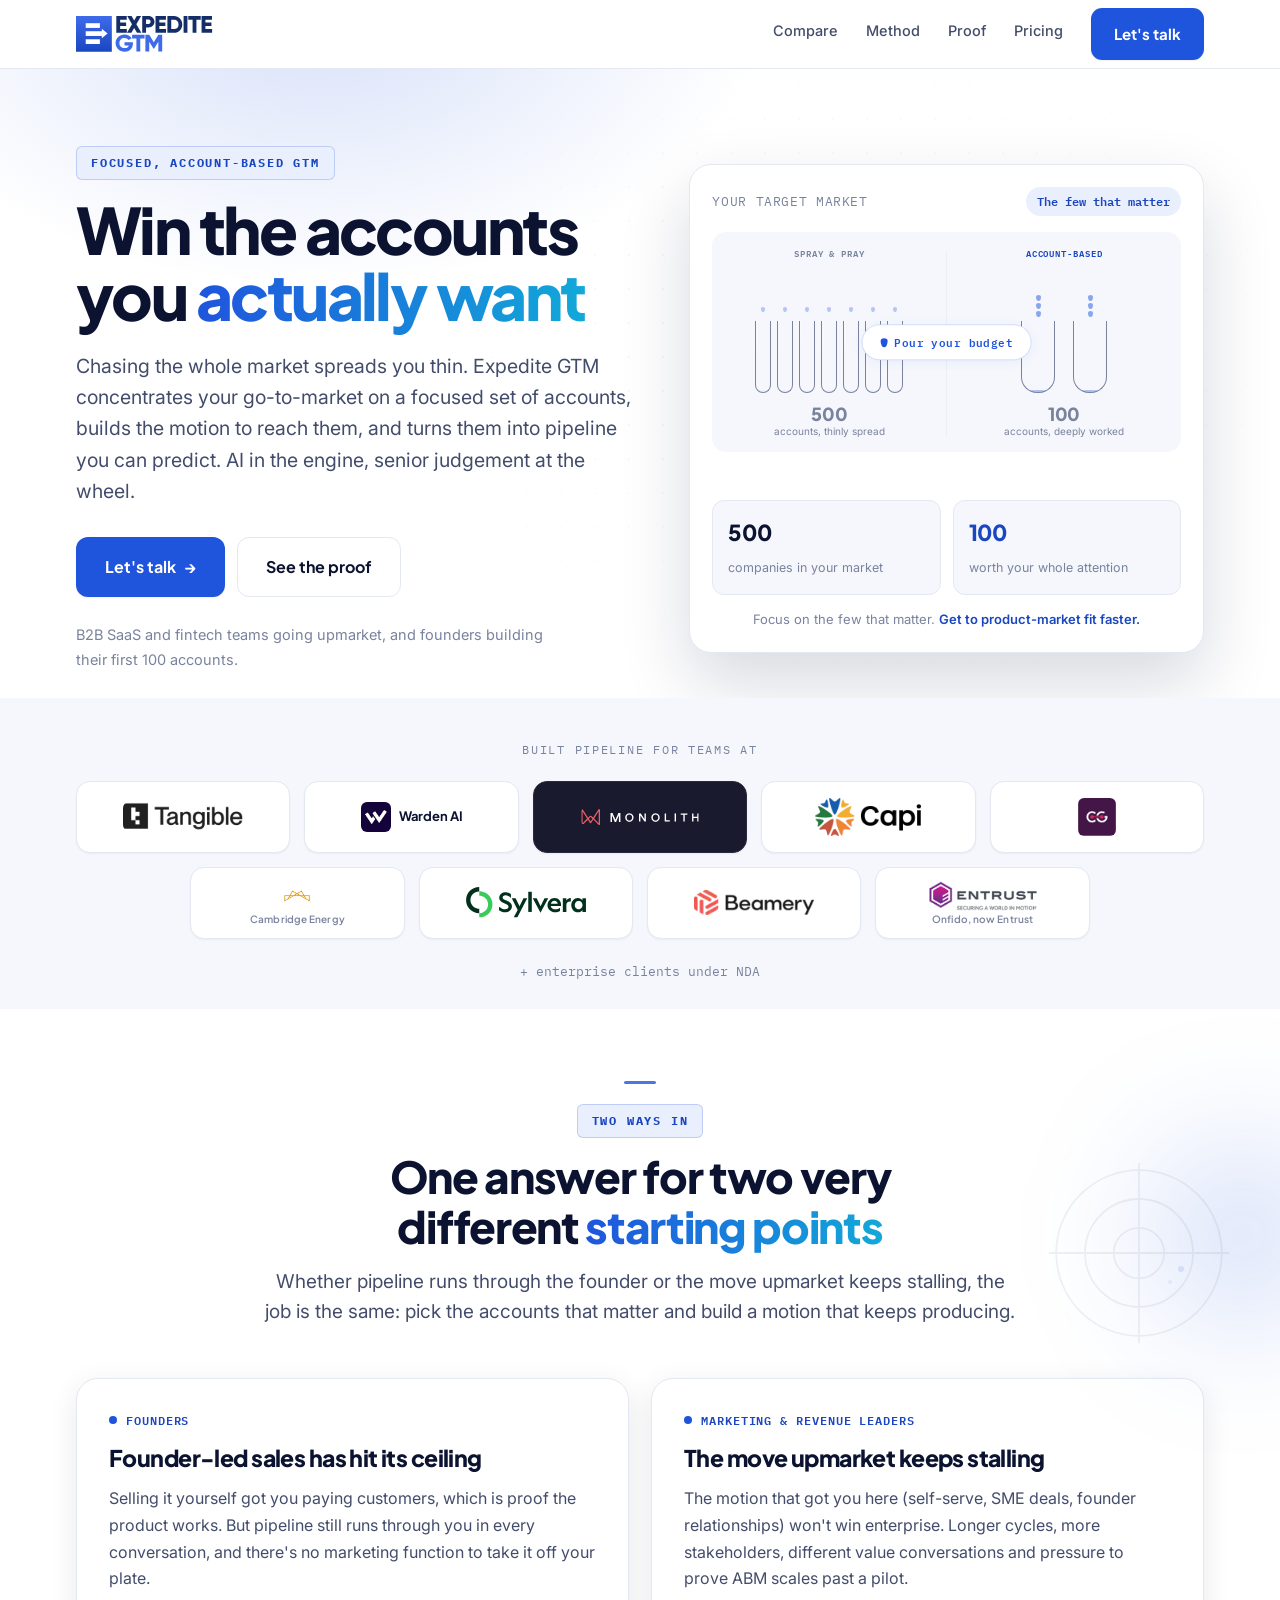
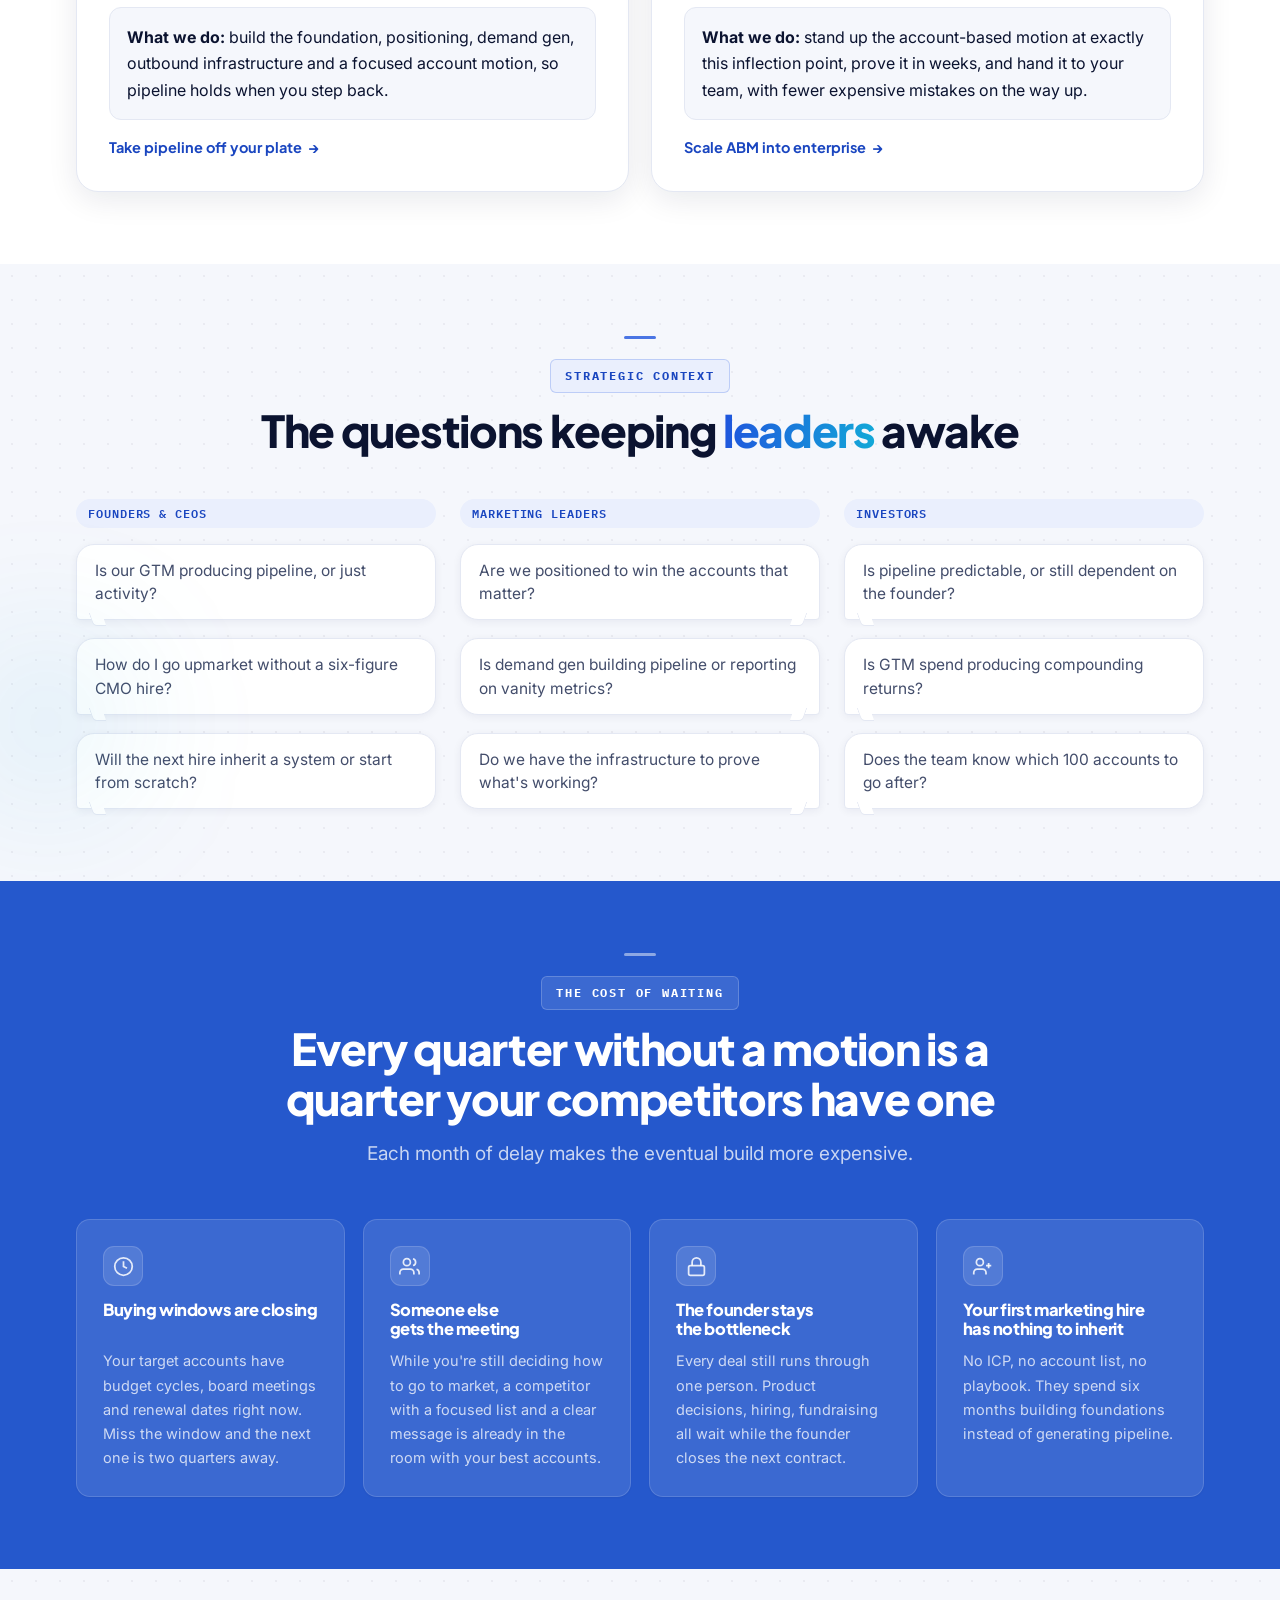
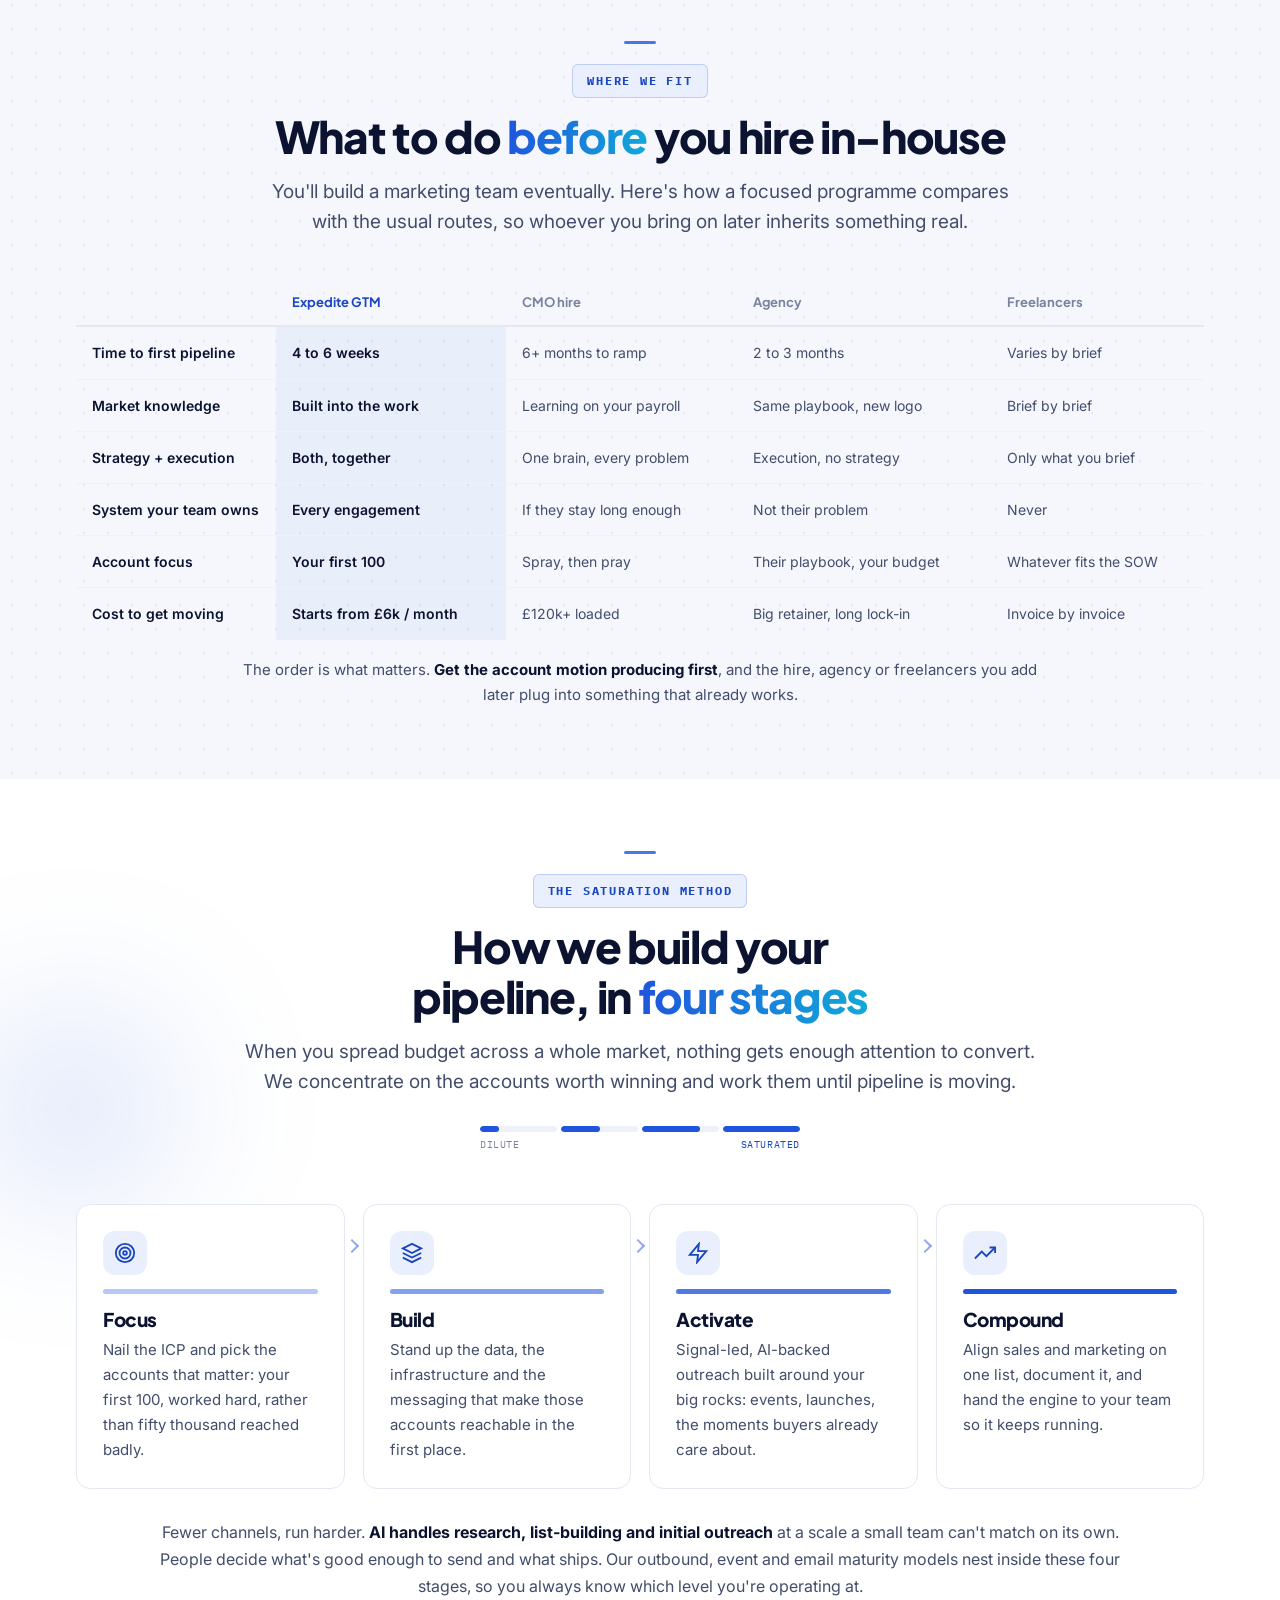
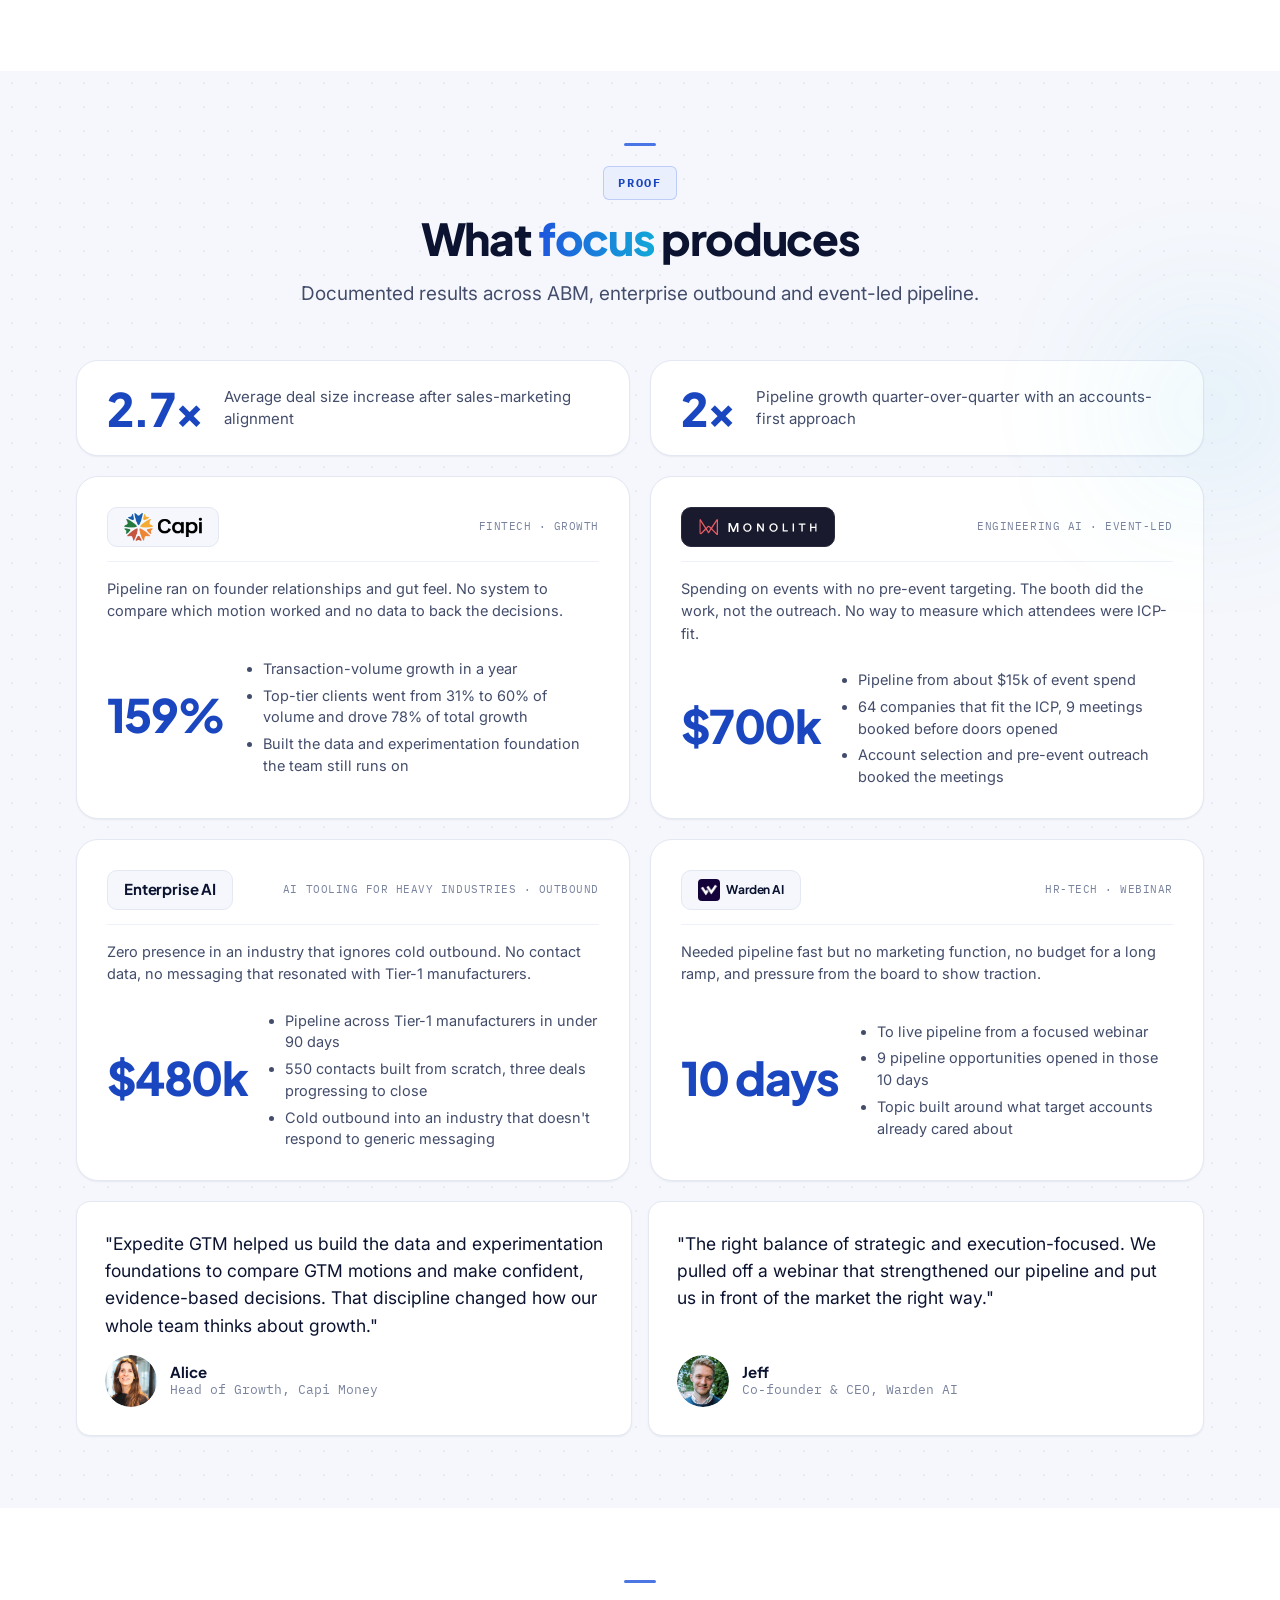
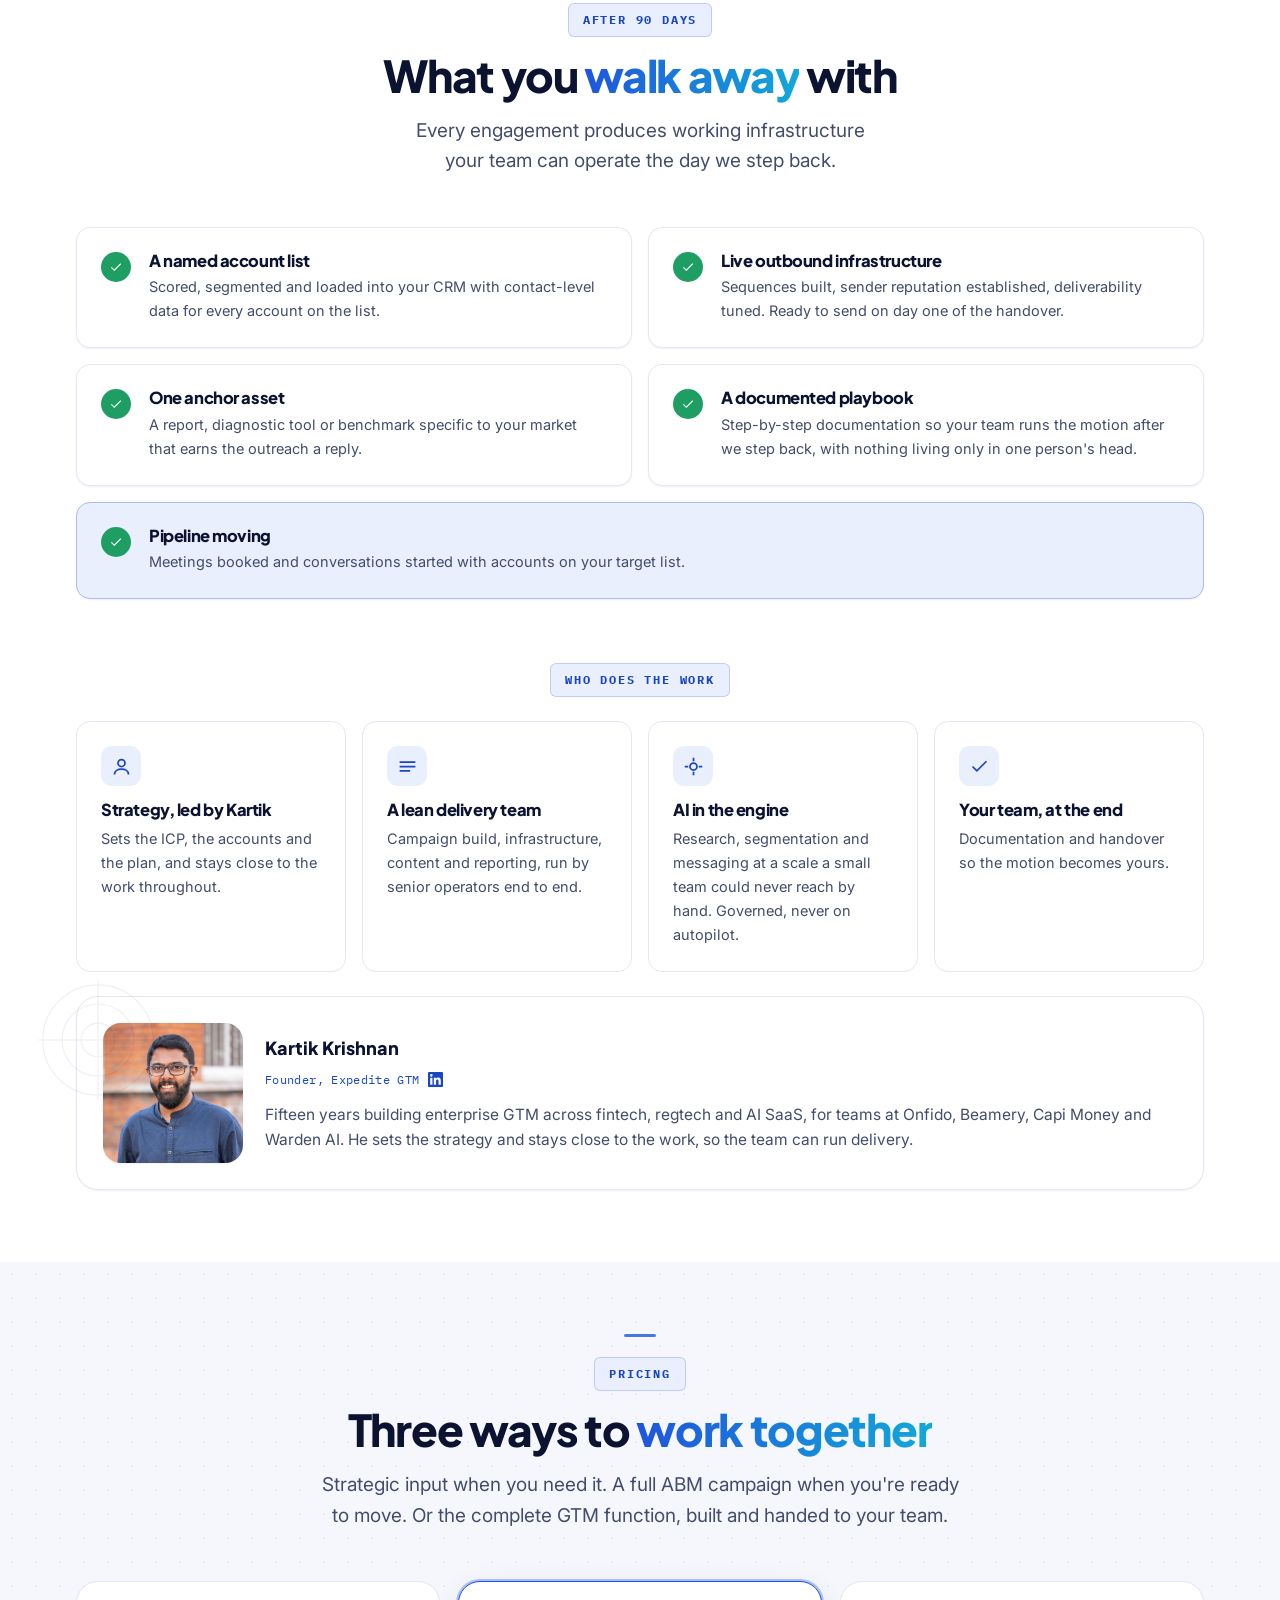
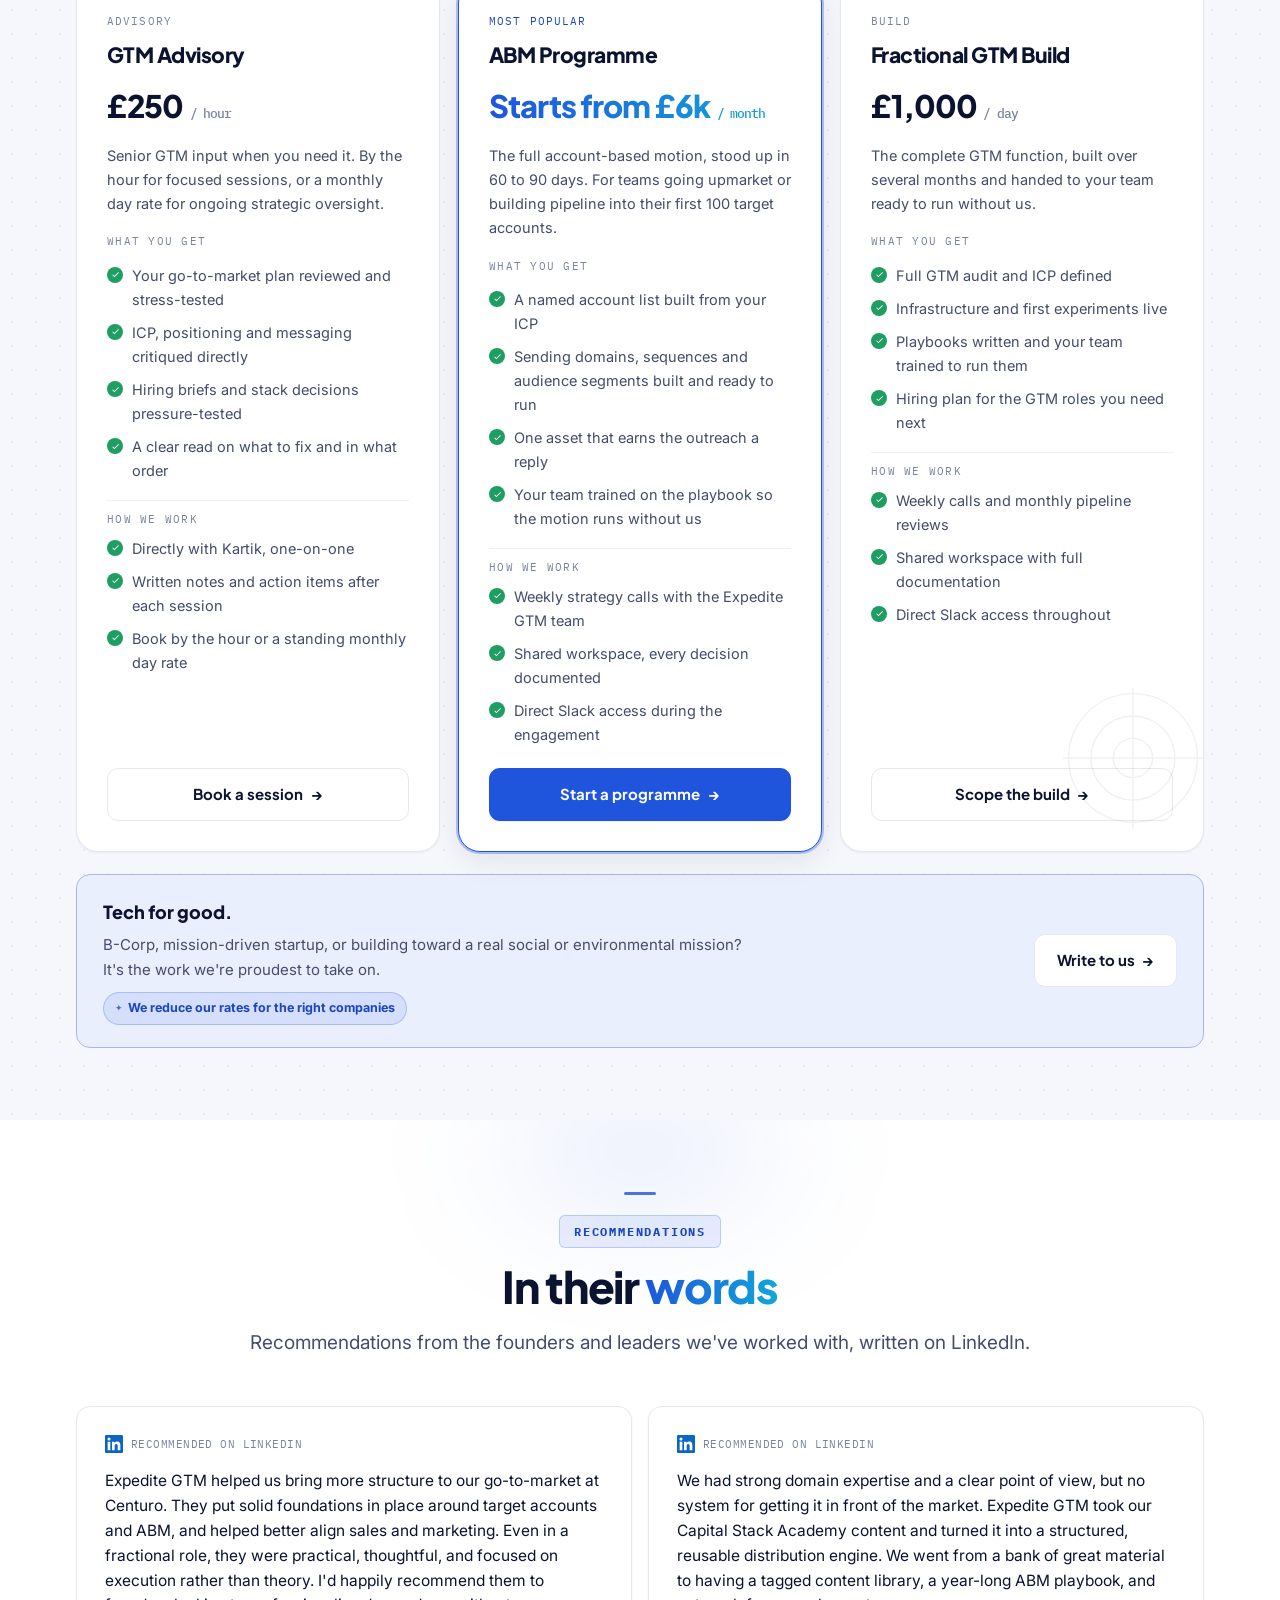
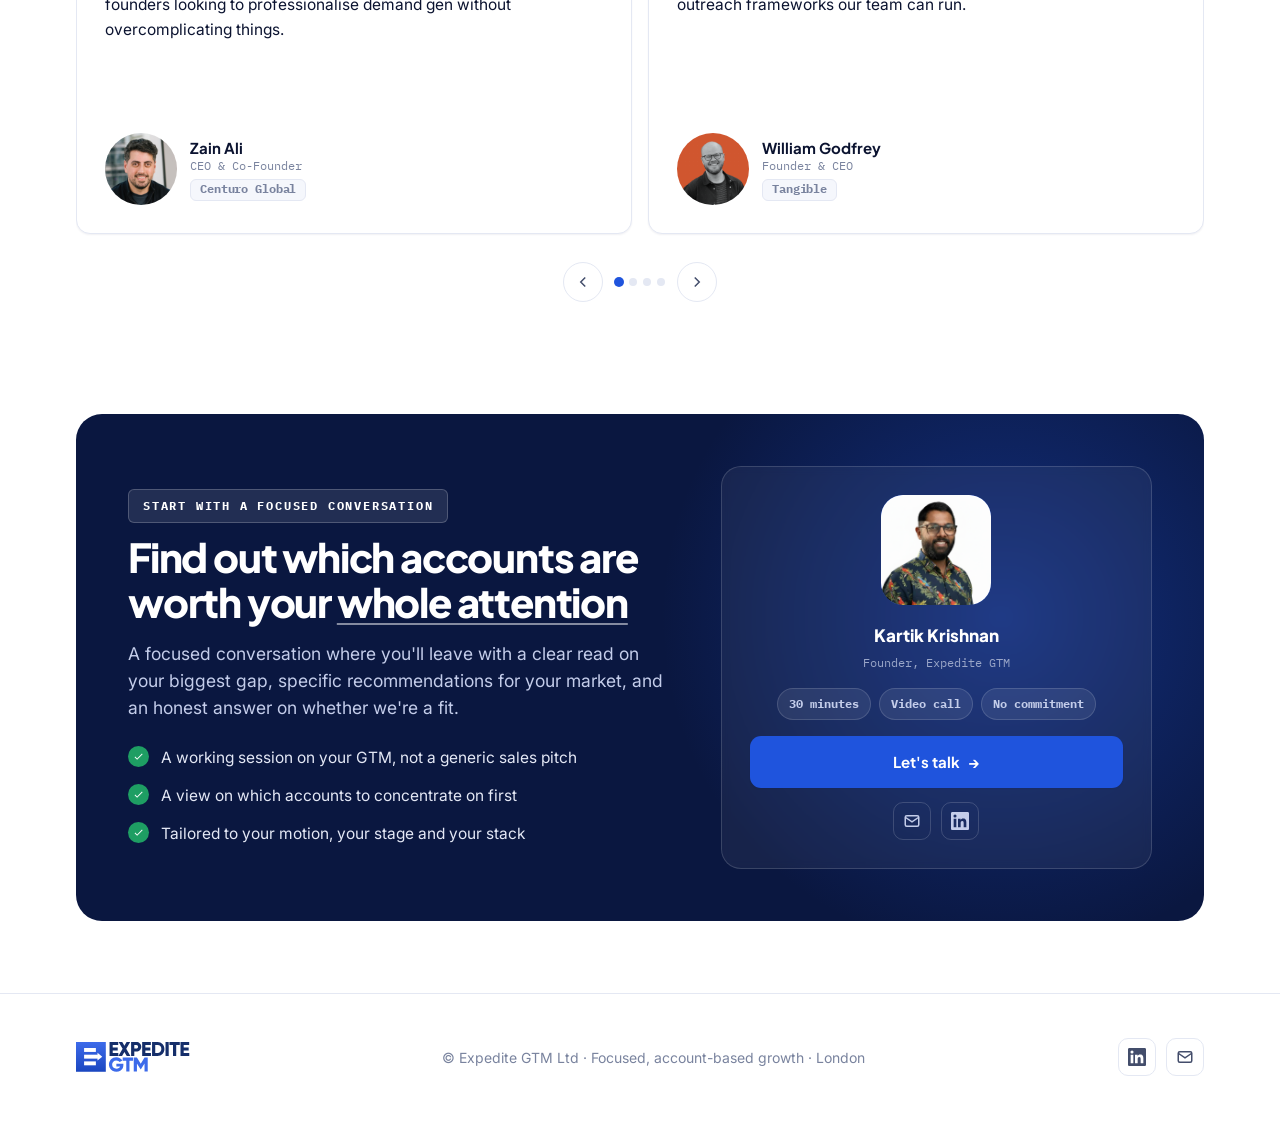
==== index.html @ bbd99dc6 "Lead with Onfido, 15 years, fixed Calendly links, honest recommendations - Founder card and logo str" ====
<!doctype html>
<html lang="en" data-theme="light">
<head>
<meta charset="utf-8">
<meta name="viewport" content="width=device-width, initial-scale=1">
<meta name="description" content="Expedite GTM builds and runs focused, account-based go-to-market for B2B SaaS and fintech teams. Win the accounts that matter, build the motion to reach them, and hand your team pipeline you can predict.">
<meta property="og:title" content="Expedite GTM">
<meta property="og:description" content="Focused, account-based GTM. Win the accounts you actually want.">
<meta property="og:type" content="website">
<meta property="og:url" content="https://expeditegtm.com/">
<meta property="og:image" content="https://expeditegtm.com/images/expedite-gtm/og-image.png">
<meta property="og:image:width" content="1200">
<meta property="og:image:height" content="630">
<meta name="twitter:card" content="summary_large_image">
<meta name="twitter:image" content="https://expeditegtm.com/images/expedite-gtm/og-image.png">
<meta name="theme-color" content="#1F54DD">
<link rel="icon" href="/favicon.svg" type="image/svg+xml">
<link rel="icon" href="/favicon-32.png" sizes="32x32" type="image/png">
<link rel="apple-touch-icon" href="/apple-touch-icon.png">
<title>Expedite GTM</title>
<script async src="https://www.googletagmanager.com/gtag/js?id=G-W55MQWBZFP"></script>
<script>
window.dataLayer=window.dataLayer||[];
function gtag(){dataLayer.push(arguments)}
gtag('js',new Date());
gtag('config','G-W55MQWBZFP');
</script>
<link rel="preconnect" href="https://fonts.googleapis.com">
<link rel="preconnect" href="https://fonts.gstatic.com" crossorigin>
<link rel="stylesheet" href="https://fonts.googleapis.com/css2?family=Plus+Jakarta+Sans:wght@500;600;700;800&family=Inter:wght@400;500;600&family=IBM+Plex+Mono:wght@500;600&display=swap">
<style>
:root{
  --blue-600:#1F54DD;--blue-700:#1A46C0;--blue-500:#3D6BEA;--blue-050:#EAEFFD;
  --navy-900:#0B1330;--navy-950:#070B18;
  --cyan-500:#12A9D8;--green-500:#1E9E63;
  --bg:#FFFFFF;--bg-soft:#F5F7FC;--panel:#FFFFFF;--panel-2:#F8FAFF;
  --ink:#0B1330;--ink-soft:#434D6B;--ink-faint:#79839E;
  --line:#E4E8F3;--line-soft:#EEF1FA;
  --accent:#1F54DD;--accent-deep:#1A46C0;--accent-tint:#EAEFFD;--accent-ink:#FFFFFF;
  --secondary:#0A1740;--tertiary:#12A9D8;--good:#1E9E63;
  --hair:rgba(11,19,48,.07);
  --shadow-sm:0 1px 2px rgba(15,23,60,.06);
  --shadow:0 8px 30px rgba(15,23,60,.09);
  --shadow-lg:0 30px 70px rgba(15,23,60,.16);
  --r:14px;--r-lg:22px;--maxw:1180px;
}

*{box-sizing:border-box}
html{-webkit-text-size-adjust:100%;scroll-behavior:smooth;overflow-x:hidden}
body{margin:0;padding-top:68px;background:var(--bg);color:var(--ink);
  font-family:"Inter",system-ui,-apple-system,Segoe UI,Roboto,sans-serif;
  font-size:18px;line-height:1.66;font-weight:400;
  -webkit-font-smoothing:antialiased;text-rendering:optimizeLegibility;
  overflow-x:hidden}
h1,h2,h3,h4{margin:0;font-family:"Plus Jakarta Sans","Inter",sans-serif;font-weight:800;line-height:1.12;letter-spacing:-.025em;color:var(--ink);text-wrap:balance}
p{margin:0}
a{color:var(--accent);text-decoration:none}
.wrap{max-width:var(--maxw);margin:0 auto;padding:0 26px}
.eyebrow{display:inline-block;font-family:"IBM Plex Mono",monospace;font-size:12px;font-weight:700;letter-spacing:.15em;text-transform:uppercase;color:var(--accent-deep);background:var(--accent-tint);border:1px solid color-mix(in srgb,var(--accent) 22%,transparent);padding:6px 14px;border-radius:6px}

.btn{display:inline-flex;align-items:center;gap:.5em;font-family:"Plus Jakarta Sans",sans-serif;font-weight:700;font-size:15px;
  padding:13px 22px;border-radius:11px;border:1px solid transparent;cursor:pointer;transition:transform .12s,background .15s,border-color .15s,box-shadow .15s}
.btn:focus-visible{outline:2px solid var(--accent);outline-offset:2px}
.btn-primary{background:var(--accent);color:var(--accent-ink);box-shadow:var(--shadow-sm)}
.btn-primary:hover{background:var(--accent-deep);transform:translateY(-1px);box-shadow:var(--shadow)}
.btn-ghost{background:var(--panel);color:var(--ink);border-color:var(--line)}
.btn-ghost:hover{border-color:var(--accent);color:var(--accent-deep);transform:translateY(-1px)}

.btn-lg{padding:16px 28px;font-size:16px;border-radius:12px}
.arrow{transition:transform .15s}
.btn:hover .arrow{transform:translateX(3px)}

header.nav{position:fixed;top:0;left:0;right:0;z-index:50;background:color-mix(in srgb,var(--bg) 84%,transparent);backdrop-filter:blur(14px);border-bottom:1px solid var(--line)}
#sp{position:absolute;bottom:0;left:0;height:2px;width:0%;background:linear-gradient(90deg,var(--blue-500),var(--cyan-500));opacity:.7;pointer-events:none;transition:width .08s linear}
.nav-in{display:flex;align-items:center;justify-content:space-between;height:68px}
.brand{display:flex;align-items:center;gap:11px;font-family:"Plus Jakarta Sans",sans-serif;font-weight:800;font-size:18px;letter-spacing:-.02em;color:var(--ink)}
.brand .tile{width:26px;height:26px;border-radius:8px;background:linear-gradient(135deg,var(--blue-500),var(--blue-700));display:grid;place-items:center;color:#fff;font-weight:800;font-size:15px;box-shadow:var(--shadow-sm)}
.nav-links{display:flex;align-items:center;gap:28px}
.nav-links a:not(.btn){font-size:14.5px;color:var(--ink-soft);font-weight:500;padding-bottom:4px;border-bottom:2px solid transparent;transition:color .2s,border-color .2s}
.nav-links a:not(.btn):hover{color:var(--ink);border-bottom-color:var(--accent)}
@media(max-width:880px){.nav-links a:not(.btn){display:none}}

.hero{padding:78px 0 26px;position:relative;overflow:hidden}
.hero::before{content:"";position:absolute;inset:-45% 25% 35% -12%;background:radial-gradient(58% 58% at 42% 32%,color-mix(in srgb,var(--accent) 18%,transparent),transparent 70%);pointer-events:none;z-index:0;animation:heroGlow 6s ease-in-out infinite alternate}
.hero::after{content:"";position:absolute;inset:0;z-index:0;pointer-events:none;background-image:radial-gradient(circle,color-mix(in srgb,var(--accent) 14%,transparent) 1px,transparent 1px);background-size:34px 34px;mask-image:radial-gradient(ellipse 60% 80% at 66% 44%,rgba(0,0,0,.55) 0%,transparent 70%);-webkit-mask-image:radial-gradient(ellipse 60% 80% at 66% 44%,rgba(0,0,0,.55) 0%,transparent 70%)}
@keyframes heroGlow{0%{opacity:.7;transform:scale(1)}100%{opacity:1;transform:scale(1.06)}}
.hero-grid{position:relative;z-index:1;display:grid;grid-template-columns:1.04fr .96fr;gap:56px;align-items:center}
@media(max-width:960px){.hero-grid{grid-template-columns:1fr;gap:38px}.hero{padding:46px 0 8px}}
h1.hl{font-size:clamp(40px,5.8vw,64px);letter-spacing:-.04em;line-height:1.04}
.hero .sub{margin-top:22px;font-size:19.5px;color:var(--ink-soft);max-width:33em;line-height:1.6}
.hero-cta{display:flex;flex-wrap:wrap;gap:12px;margin-top:30px}
.hero-trust{margin-top:26px;color:var(--ink-faint);font-size:14.5px;max-width:34em}

.panel{background:var(--panel);border:1px solid var(--line);border-radius:var(--r-lg);box-shadow:var(--shadow-lg);padding:22px}
.panel .p-head{display:flex;align-items:center;justify-content:space-between;margin-bottom:16px}
.panel .p-title{font-family:"IBM Plex Mono",monospace;font-size:12.5px;letter-spacing:.05em;color:var(--ink-faint);text-transform:uppercase}
.panel .p-badge{font-family:"IBM Plex Mono",monospace;font-size:11.5px;font-weight:600;color:var(--accent-deep);background:var(--accent-tint);padding:5px 11px;border-radius:999px}
.pour-wrap{cursor:pointer;user-select:none}
.vis-area{height:220px;border-radius:14px;background:var(--bg-soft);position:relative;overflow:hidden;transition:background .2s}
.pour-wrap:hover .vis-area{background:color-mix(in srgb,var(--bg-soft) 94%,var(--accent))}
.pour-prompt{position:absolute;top:50%;left:50%;transform:translate(-50%,-50%);z-index:10;display:flex;align-items:center;gap:7px;background:var(--panel);padding:8px 18px;border-radius:99px;font-family:"IBM Plex Mono",monospace;font-size:10.5px;font-weight:600;letter-spacing:.04em;color:var(--accent);border:1px solid color-mix(in srgb,var(--accent) 18%,transparent);box-shadow:0 2px 12px color-mix(in srgb,var(--accent) 6%,transparent);pointer-events:none;transition:opacity .25s}
.pour-drop-icon{width:7px;height:9px;background:var(--accent);display:block;border-radius:50% 50% 50% 50% / 30% 30% 70% 70%;animation:promptBob 1.6s ease-in-out infinite}
@keyframes promptBob{0%,100%{transform:translateY(0)}50%{transform:translateY(-3px)}}
.poured .pour-prompt{opacity:0}
.pour-reset{display:flex;align-items:center;justify-content:center;gap:5px;margin-top:8px;height:22px;opacity:0;pointer-events:none;transition:opacity .3s}
.poured ~ .pour-reset{opacity:1;transition-delay:2s;pointer-events:auto}
.pour-reset span{font-family:"IBM Plex Mono",monospace;font-size:9px;font-weight:600;letter-spacing:.06em;text-transform:uppercase;color:var(--ink-faint)}
.pour-reset-icon{width:10px;height:10px;color:var(--ink-faint);flex-shrink:0}
.pour-sides{display:flex;height:100%}
.pour-side{flex:1;display:flex;flex-direction:column;align-items:center;padding:14px 10px 14px;gap:4px}
.pour-divider{width:1px;align-self:stretch;margin:18px 0 14px;background:var(--line);opacity:.5}
.side-tag{font-family:"IBM Plex Mono",monospace;font-size:9px;font-weight:600;letter-spacing:.1em;text-transform:uppercase;color:var(--ink-faint);margin-bottom:4px}
.pour-side.sat .side-tag{color:var(--accent-deep)}
.beakers{display:flex;align-items:flex-end;justify-content:center;flex:1}
.pour-side.dil .beakers{gap:6px}
.pour-side.sat .beakers{gap:18px}
.bk-unit{display:flex;flex-direction:column;align-items:center}
.drops{display:flex;flex-direction:column;align-items:center;gap:2px;margin-bottom:4px;min-height:10px}
.drop{width:4px;height:5px;background:var(--accent);display:block;border-radius:50% 50% 50% 50% / 30% 30% 70% 70%;opacity:.3}
.pour-side.sat .drop{opacity:.5;width:5px;height:6px}
.poured .drop{animation:dropFall .6s ease-in forwards;animation-delay:var(--d,0s)}
@keyframes dropFall{0%{transform:translateY(0);opacity:.4}55%{opacity:.3}100%{transform:translateY(65px);opacity:0}}
.bk{position:relative;overflow:hidden;border-left:1.5px solid var(--ink-faint);border-right:1.5px solid var(--ink-faint);border-bottom:1.5px solid var(--ink-faint)}
.bk::before{content:'';position:absolute;top:0;left:0;width:1.5px;height:50%;background:linear-gradient(to bottom,rgba(255,255,255,.25),transparent);z-index:2}
.bk.narrow{width:16px;height:72px;border-radius:0 0 8px 8px}
.bk.wide{width:34px;height:72px;border-radius:0 0 16px 16px}
.liq{position:absolute;bottom:0;left:0;right:0;height:0;transition:height 1.2s cubic-bezier(.34,1.56,.64,1);transition-delay:.45s}
.liq::after{content:'';position:absolute;top:-2px;left:1px;right:1px;height:4px;border-radius:50%;background:inherit;opacity:.35}
.pour-side.dil .liq{background:color-mix(in srgb,var(--accent) 10%,transparent);border-radius:0 0 6px 6px}
.pour-side.sat .liq{background:var(--accent);border-radius:0 0 14px 14px;box-shadow:0 -3px 12px color-mix(in srgb,var(--accent) 12%,transparent)}
.poured .pour-side.dil .liq{height:14%}
.poured .pour-side.sat .liq{height:82%;animation:liquidSettle .5s ease-out 1.6s both}
@keyframes liquidSettle{0%{transform:scaleY(1.015)}40%{transform:scaleY(.993)}70%{transform:scaleY(1.004)}100%{transform:scaleY(1)}}
.side-meta{text-align:center;margin-top:8px;display:flex;flex-direction:column;gap:2px}
.side-num{font-family:"Plus Jakarta Sans",sans-serif;font-size:18px;font-weight:800;line-height:1;color:var(--ink-faint);letter-spacing:-.02em;transition:color .6s ease 1.4s}
.poured .pour-side.sat .side-num{color:var(--accent-deep)}
.side-desc{font-size:10px;color:var(--ink-faint);line-height:1.3}
.p-foot{display:flex;gap:12px;margin-top:18px}
.p-stat{flex:1;background:var(--bg-soft);border:1px solid var(--line);border-radius:12px;padding:13px 15px}
.p-stat b{display:block;font-family:"Plus Jakarta Sans",sans-serif;font-size:22px;font-weight:800;letter-spacing:-.02em}
.p-stat.focus b{color:var(--accent-deep)}
.p-stat span{font-size:12.5px;color:var(--ink-faint)}
.p-caption{margin-top:14px;text-align:center;font-size:13px;color:var(--ink-faint)}
.p-caption s{opacity:.65;text-decoration-thickness:1.5px}
.p-caption b{color:var(--accent-deep);font-weight:600;font-style:normal}

.logos{padding:42px 0 28px;background:var(--bg-soft)}
.logos .lbl{text-align:center;font-family:"IBM Plex Mono",monospace;font-size:11.5px;letter-spacing:.15em;text-transform:uppercase;color:var(--ink-faint);margin-bottom:22px}
.logo-row{display:flex;flex-wrap:wrap;justify-content:center;gap:14px;padding-bottom:2px}
.logo-chip{width:calc((100% - 56px) / 5);min-width:0;height:72px;background:var(--panel);border:1px solid var(--line);border-radius:14px;display:flex;align-items:center;justify-content:center;box-shadow:0 1px 2px rgba(15,23,60,.05);padding:0 20px;overflow:hidden}
@media(max-width:820px){.logo-chip{width:calc((100% - 28px) / 3)}}
@media(max-width:480px){.logo-chip{width:calc((100% - 14px) / 2)}}
.logo-text{font-family:"Plus Jakarta Sans",sans-serif;font-weight:700;font-size:13.5px;color:var(--ink-faint);letter-spacing:-.01em}
.logo-chip img{max-height:38px;max-width:120px;width:auto;height:auto;object-fit:contain;display:block;border-radius:6px}
.logo-chip-labeled{height:auto;min-height:72px;flex-direction:column;gap:3px;padding:10px 12px}
.logo-chip-labeled img{max-height:30px}
.logo-chip-label{font-family:"Plus Jakarta Sans",sans-serif;font-weight:600;font-size:10px;color:var(--ink-faint);letter-spacing:.01em;white-space:nowrap;line-height:1}
.logo-chip-dark{background:#1a1a2e;border-color:#2a2a3e}
.logo-chip-duo{gap:8px;padding:0 14px}
.logo-chip-duo .logo-icon{max-height:30px;max-width:30px;border-radius:6px;flex-shrink:0}
.logo-duo-text{font-family:"Plus Jakarta Sans",sans-serif;font-weight:700;font-size:13px;color:var(--ink);letter-spacing:-.01em;white-space:nowrap}
.proof-logo-duo{gap:6px}
.proof-logo-duo .logo-icon{max-height:22px;max-width:22px;border-radius:4px;flex-shrink:0}
.proof-logo-duo .logo-duo-text{font-size:12px}
.logo-nda{font-family:"IBM Plex Mono",monospace;font-size:12.5px;color:var(--ink-faint);text-align:center;margin-top:20px}

section{padding:72px 0;position:relative;overflow:hidden}
#book{padding-top:40px}
.soft{background:var(--bg-soft);background-image:radial-gradient(color-mix(in srgb,var(--ink) 5%,transparent) 1px,transparent 1px);background-size:24px 24px}
.sec-decor{position:absolute;pointer-events:none;z-index:0;border-radius:50%;filter:blur(80px);opacity:.35}
#who{overflow:hidden}
#who::before{content:"";position:absolute;right:-8%;top:10%;width:280px;height:280px;background:radial-gradient(circle,color-mix(in srgb,var(--accent) 24%,transparent),transparent 70%);border-radius:50%;filter:blur(60px);pointer-events:none;z-index:0}
#boards::after{content:"";position:absolute;left:-5%;bottom:8%;width:220px;height:220px;background:radial-gradient(circle,color-mix(in srgb,var(--tertiary) 18%,transparent),transparent 70%);border-radius:50%;filter:blur(70px);pointer-events:none;z-index:0}
#method{overflow:hidden}
#method::before{content:"";position:absolute;left:-6%;top:20%;width:300px;height:300px;background:radial-gradient(circle,color-mix(in srgb,var(--accent) 20%,transparent),transparent 70%);border-radius:50%;filter:blur(70px);pointer-events:none;z-index:0}
#proof::after{content:"";position:absolute;right:-4%;top:15%;width:240px;height:240px;background:radial-gradient(circle,color-mix(in srgb,var(--tertiary) 16%,transparent),transparent 70%);border-radius:50%;filter:blur(70px);pointer-events:none;z-index:0}
#words{overflow:hidden}
#words::before{content:"";position:absolute;left:50%;top:-8%;width:400px;height:200px;transform:translateX(-50%);background:radial-gradient(ellipse,color-mix(in srgb,var(--accent) 14%,transparent),transparent 70%);filter:blur(60px);pointer-events:none;z-index:0}
.abm-target{position:absolute;pointer-events:none;z-index:0;opacity:.06}
.abm-target svg{width:100%;height:100%}
.abm-target.t1{width:180px;height:180px;right:4%;top:18%}
.abm-target.t2{width:120px;height:120px;left:3%;bottom:12%}
.abm-target.t3{width:140px;height:140px;right:6%;bottom:20%}
.abm-dots{position:absolute;pointer-events:none;z-index:0}
.abm-dots::before,.abm-dots::after{content:"";position:absolute;border-radius:50%;background:var(--accent)}
.abm-dots.d1{right:8%;top:30%}
.abm-dots.d1::before{width:6px;height:6px;opacity:.12}
.abm-dots.d1::after{width:4px;height:4px;opacity:.08;top:14px;left:-10px}
.abm-dots.d2{left:6%;bottom:25%}
.abm-dots.d2::before{width:5px;height:5px;opacity:.1}
.abm-dots.d2::after{width:3px;height:3px;opacity:.06;top:-12px;left:8px}
.sec-head{max-width:46em;margin:0 auto;text-align:center}
.sec-head::before{content:"";display:block;width:32px;height:3px;background:var(--blue-600);border-radius:99px;margin:0 auto 20px;opacity:.8}
#cost .sec-head::before{background:rgba(255,255,255,.6)}
.sec-head h2{font-size:clamp(30px,3.8vw,44px);margin-top:14px;letter-spacing:-.03em}
.sec-head p.lede{margin-top:16px;color:var(--ink-soft);font-size:19px;line-height:1.6;text-wrap:balance}

.duo{display:grid;grid-template-columns:1fr 1fr;gap:22px;margin-top:50px}
@media(max-width:820px){.duo{grid-template-columns:1fr}}
.door{background:var(--panel);border:1px solid var(--line);border-radius:var(--r-lg);padding:32px;box-shadow:var(--shadow);display:flex;flex-direction:column;gap:15px}
.door .tag{display:inline-flex;align-items:center;gap:9px;font-family:"IBM Plex Mono",monospace;font-size:11.5px;font-weight:600;letter-spacing:.08em;text-transform:uppercase;color:var(--accent-deep)}
.door .tag .d{width:8px;height:8px;border-radius:50%;background:var(--accent)}
.door h3{font-size:23px;font-weight:800}
.door .pr{color:var(--ink-soft);font-size:16px}
.door .sol{color:var(--ink);font-size:16px;background:var(--bg-soft);border:1px solid var(--line);border-radius:12px;padding:16px 17px}
.door .sol b{font-weight:700}
.door a.more{margin-top:auto;font-weight:700;font-size:14.5px;color:var(--accent-deep);display:inline-flex;gap:.4em;align-items:center;font-family:"Plus Jakarta Sans",sans-serif}


.hl-mark{background:linear-gradient(95deg,var(--blue-600) 0%,var(--cyan-500) 100%);-webkit-background-clip:text;background-clip:text;-webkit-text-fill-color:transparent;color:var(--accent-deep)}
.cta .hl-mark{background:none;-webkit-background-clip:unset;background-clip:unset;-webkit-text-fill-color:#fff;color:#fff;text-decoration:underline;text-decoration-color:rgba(255,255,255,.5);text-underline-offset:5px;text-decoration-thickness:2px}

/* Boards Awake - centered heading */
.boards-heading{font-size:clamp(34px,5vw,52px);letter-spacing:-.035em;line-height:1.08;text-wrap:balance}
.boards-card{margin-top:44px}
.boards-grid{display:grid;grid-template-columns:repeat(3,1fr);gap:24px}
@media(max-width:820px){.boards-grid{grid-template-columns:1fr;max-width:420px;margin:0 auto}}
.board-col{display:flex;flex-direction:column;gap:0}
.board-role{display:inline-flex;align-items:center;gap:8px;font-family:"IBM Plex Mono",monospace;font-weight:600;font-size:11.5px;letter-spacing:.08em;text-transform:uppercase;color:var(--accent-deep);background:var(--accent-tint);padding:5px 12px;border-radius:999px;margin-bottom:16px}
.board-role .bdot{display:none}
.board-q{position:relative;font-size:15.5px;color:var(--ink-soft);line-height:1.5;padding:14px 18px;background:var(--panel);border:1px solid var(--line);border-radius:18px 18px 18px 4px;margin-bottom:18px;box-shadow:0 2px 8px rgba(15,23,60,.06);animation:qFloat 3.6s ease-in-out infinite}
.board-q::after{content:"";position:absolute;bottom:-7px;left:14px;width:12px;height:12px;background:var(--panel);border-bottom:1px solid var(--line);border-left:1px solid var(--line);border-radius:0 0 0 4px;transform:skewX(20deg)}
.board-col:nth-child(2) .board-q{border-radius:18px 18px 4px 18px}
.board-col:nth-child(2) .board-q::after{left:auto;right:14px;border-left:none;border-right:1px solid var(--line);border-radius:0 0 4px 0;transform:skewX(-20deg)}
.board-col:nth-child(3) .board-q{border-radius:18px 18px 18px 4px}
.board-q:last-child{margin-bottom:0}
.board-q:nth-child(2){animation-delay:.6s}
.board-q:nth-child(3){animation-delay:1.2s}
.board-col:nth-child(2) .board-q{animation-delay:.3s}
.board-col:nth-child(2) .board-q:nth-child(2){animation-delay:.9s}
.board-col:nth-child(2) .board-q:nth-child(3){animation-delay:1.5s}
.board-col:nth-child(3) .board-q{animation-delay:.5s}
.board-col:nth-child(3) .board-q:nth-child(2){animation-delay:1.1s}
.board-col:nth-child(3) .board-q:nth-child(3){animation-delay:1.7s}
@keyframes qFloat{0%,100%{transform:translateY(0)}50%{transform:translateY(-4px)}}

/* Cost of Waiting - blue background */
#cost{--cost-bg:#2558CC;--cost-ink:#fff;--cost-soft:rgba(255,255,255,.75);--cost-card:rgba(255,255,255,.1);--cost-border:rgba(255,255,255,.15);--cost-icon-bg:rgba(255,255,255,.12)}
#cost{background:var(--cost-bg);color:var(--cost-ink)}
#cost .eyebrow{color:#fff;font-weight:700;background:rgba(255,255,255,.1);border-color:rgba(255,255,255,.2)}
#cost .sec-head h2{color:#fff}
#cost .sec-head p.lede{color:var(--cost-soft)}
#cost .costc{background:var(--cost-card);border-color:var(--cost-border)}
#cost .costc h4{color:#fff}
#cost .costc p{color:var(--cost-soft)}
#cost .costc .ic{background:var(--cost-icon-bg);border-color:var(--cost-border);color:rgba(255,255,255,.85)}
.cost-grid{display:grid;grid-template-columns:repeat(4,1fr);gap:18px;margin-top:50px}
@media(max-width:900px){.cost-grid{grid-template-columns:1fr 1fr}}
@media(max-width:520px){.cost-grid{grid-template-columns:1fr}}
.costc{background:var(--panel);border:1px solid var(--line);border-radius:var(--r);padding:26px;box-shadow:var(--shadow-sm);display:flex;flex-direction:column}
.costc .ic{width:40px;height:40px;border-radius:11px;background:color-mix(in srgb,var(--tertiary) 12%,var(--bg-soft));border:1px solid color-mix(in srgb,var(--tertiary) 20%,var(--line));display:grid;place-items:center;color:var(--tertiary);margin-bottom:15px;flex:0 0 auto}
.costc .ic svg{width:21px;height:21px}
.costc h4{font-family:"Plus Jakarta Sans",sans-serif;font-size:16.5px;font-weight:800;min-height:2.5em;display:flex;align-items:flex-start}
.costc p{margin-top:7px;color:var(--ink-soft);font-size:14.5px}

/* Comparison */
.cmp-scroll{margin-top:40px;overflow-x:auto;-webkit-overflow-scrolling:touch}
table.cmp{width:100%;border-collapse:separate;border-spacing:0;min-width:680px}
table.cmp th,table.cmp td{padding:14px 16px;text-align:left;font-size:14px;vertical-align:top;border-bottom:1px solid var(--line-soft)}
table.cmp thead th{font-family:"Plus Jakarta Sans",sans-serif;font-size:13px;font-weight:700;color:var(--ink-faint);padding-bottom:12px;border-bottom:2px solid var(--line);white-space:nowrap}
table.cmp thead th.col-us{color:var(--accent-deep);position:relative}
table.cmp thead th.col-us::before{content:"";position:absolute;top:-4px;left:8px;right:8px;height:3px;border-radius:2px;background:var(--accent)}
table.cmp tbody th{font-weight:600;color:var(--ink);font-size:14px;font-family:"Inter",sans-serif;width:200px}
table.cmp td{color:var(--ink-soft)}
table.cmp td.col-us{color:var(--ink);font-weight:600;background:color-mix(in srgb,var(--accent) 6%,transparent)}
table.cmp tbody tr:last-child th,table.cmp tbody tr:last-child td{border-bottom:none}
.cmp-note{margin-top:18px;color:var(--ink-soft);font-size:15px;text-align:center;max-width:54em;margin-left:auto;margin-right:auto}
.cmp-note b{color:var(--ink);font-weight:700}

/* Method steps - icons only, no numbers */
.steps{display:grid;grid-template-columns:repeat(4,1fr);gap:18px;margin-top:50px;position:relative}
@media(max-width:900px){.steps{grid-template-columns:1fr 1fr}}
@media(max-width:520px){.steps{grid-template-columns:1fr}}
.stepc{background:var(--panel);border:1px solid var(--line);border-radius:var(--r);padding:26px;position:relative}
.stepc:not(:last-child)::after{content:"";position:absolute;right:-13px;top:36px;width:8px;height:8px;border-right:2.5px solid var(--accent);border-bottom:2.5px solid var(--accent);transform:rotate(-45deg);opacity:.5}
@media(max-width:900px){.stepc:nth-child(2)::after{display:none}}
@media(max-width:520px){.stepc::after{display:none!important}}
.stepc .step-ic{width:44px;height:44px;border-radius:12px;background:var(--accent-tint);display:grid;place-items:center;color:var(--accent-deep);margin-bottom:14px}
.stepc .step-ic svg{width:22px;height:22px}
.stepc .bar{height:5px;border-radius:5px;margin:14px 0 15px;background:var(--accent)}
.stepc:nth-child(1) .bar{opacity:.32}.stepc:nth-child(2) .bar{opacity:.55}.stepc:nth-child(3) .bar{opacity:.78}.stepc:nth-child(4) .bar{opacity:1}
.stepc h3{font-size:19px;font-weight:800}
.stepc p{margin-top:8px;color:var(--ink-soft);font-size:15px}
.sat-meter{display:flex;flex-wrap:wrap;gap:4px;max-width:320px;margin:28px auto 0;position:relative;padding-bottom:22px}
.sat-track{flex:1;height:6px;border-radius:3px;background:var(--line-soft);overflow:hidden}
.sat-fill{height:100%;border-radius:3px;background:var(--accent);animation:satGrow 1.2s ease-out forwards;transform-origin:left;transform:scaleX(0)}
.sat-meter.in .sat-fill{transform:scaleX(1)}
.sat-track:nth-child(2) .sat-fill{animation-delay:.15s}
.sat-track:nth-child(3) .sat-fill{animation-delay:.3s}
.sat-track:nth-child(4) .sat-fill{animation-delay:.45s}
@keyframes satGrow{to{transform:scaleX(1)}}
.sat-lbl{position:absolute;bottom:0;font-family:"IBM Plex Mono",monospace;font-size:10px;letter-spacing:.06em;text-transform:uppercase;color:var(--ink-faint)}
.sat-l{left:0}.sat-r{right:0;color:var(--accent-deep)}
.steps-note{margin-top:30px;color:var(--ink-soft);font-size:16px;max-width:62em;text-align:center;margin-left:auto;margin-right:auto}
.steps-note b{color:var(--ink);font-weight:700}

/* Proof - cards with company logo chips */
.proof-grid{display:grid;grid-template-columns:1fr 1fr;gap:20px;margin-top:50px}
@media(max-width:820px){.proof-grid{grid-template-columns:1fr}}
.proof-card{background:var(--panel);border:1px solid var(--line);border-radius:var(--r-lg);padding:30px;box-shadow:var(--shadow-sm);display:flex;flex-direction:column}
.proof-head{display:flex;justify-content:space-between;align-items:center;gap:12px;flex-wrap:wrap;margin-bottom:16px;padding-bottom:14px;border-bottom:1px solid var(--line-soft)}
.proof-logo{height:40px;padding:0 16px;background:var(--bg-soft);border:1px solid var(--line);border-radius:10px;display:flex;align-items:center;justify-content:center;font-family:"Plus Jakarta Sans",sans-serif;font-weight:700;font-size:15px;color:var(--ink);letter-spacing:-.01em;white-space:nowrap}
.proof-logo img{max-height:28px;max-width:120px;width:auto;height:auto;object-fit:contain;display:block;border-radius:5px}
.proof-logo.proof-logo-dark{background:#1a1a2e;border-color:#2a2a3e}
.proof-tag{font-family:"IBM Plex Mono",monospace;font-size:10.5px;letter-spacing:.05em;text-transform:uppercase;color:var(--ink-faint)}
.proof-challenge{font-size:14.5px;color:var(--ink-soft);margin-bottom:18px;line-height:1.55}
.proof-result{display:flex;gap:20px;align-items:center;flex:1}
.proof-num{font-family:"Plus Jakarta Sans",sans-serif;font-size:46px;font-weight:800;letter-spacing:-.035em;color:var(--accent-deep);line-height:1;flex:0 0 auto}
.proof-detail{font-size:14.5px;color:var(--ink-soft);line-height:1.55;padding-top:6px}
.proof-detail ul{margin:0;padding:0 0 0 18px;display:flex;flex-direction:column;gap:5px}
.proof-detail ul li{font-size:14.5px;color:var(--ink-soft);line-height:1.5}
.proof-stats{display:grid;grid-template-columns:1fr 1fr;gap:20px;margin-top:50px}
@media(max-width:820px){.proof-stats{grid-template-columns:1fr}}
.proof-stats + .proof-grid{margin-top:20px}
.proof-stat{display:flex;align-items:center;gap:20px;background:var(--panel);border:1px solid var(--line);border-radius:var(--r-lg);padding:24px 30px;box-shadow:var(--shadow-sm)}
.proof-stat p{font-size:15px;color:var(--ink-soft);line-height:1.45}
.quotes{display:grid;grid-template-columns:1fr 1fr;gap:16px;margin-top:20px}
@media(max-width:820px){.quotes{grid-template-columns:1fr}}
.quotec{background:var(--panel);border:1px solid var(--line);border-radius:var(--r);padding:28px;box-shadow:var(--shadow-sm);display:flex;flex-direction:column;gap:16px}
.quotec p{font-size:17.5px;color:var(--ink);line-height:1.55}
.quotec .by{display:flex;align-items:center;gap:13px;margin-top:auto}
.quotec .av{width:52px;height:52px;border-radius:50%;background:var(--accent-tint);color:var(--accent-deep);display:grid;place-items:center;font-weight:700;font-family:"IBM Plex Mono",monospace;font-size:15px;flex:0 0 auto;overflow:hidden}
.quotec .by-info{display:flex;flex-direction:column}
.quotec .by-info b{font-family:"Plus Jakarta Sans",sans-serif;font-size:15px;color:var(--ink);font-weight:700;line-height:1.3}
.quotec .by-info span{font-size:13px;color:var(--ink-faint);font-family:"IBM Plex Mono",monospace;line-height:1.4}

/* After 90 days - deliverables grid */
.del-grid{display:grid;grid-template-columns:1fr 1fr;gap:16px;margin-top:50px}
@media(max-width:640px){.del-grid{grid-template-columns:1fr}}
.del-card{background:var(--panel);border:1px solid var(--line);border-radius:var(--r);padding:24px;display:flex;gap:18px;align-items:flex-start;box-shadow:var(--shadow-sm)}
.del-card.del-featured{grid-column:1/-1;background:var(--accent-tint);border-color:color-mix(in srgb,var(--accent) 30%,var(--line))}
.del-check{flex:0 0 auto;width:30px;height:30px;border-radius:50%;background:var(--good);display:grid;place-items:center}
.del-check svg{width:14px;height:14px;fill:#fff}
.del-card h4{font-family:"Plus Jakarta Sans",sans-serif;font-size:16.5px;font-weight:800;margin-bottom:5px}
.del-card p{color:var(--ink-soft);font-size:14.5px}
.sub-eyebrow{margin-top:64px;margin-bottom:8px;text-align:center;display:block;width:fit-content;margin-left:auto;margin-right:auto}

/* Team features (inside merged section) */
.feat-grid{display:grid;grid-template-columns:repeat(4,1fr);gap:16px;margin-top:24px}
@media(max-width:900px){.feat-grid{grid-template-columns:1fr 1fr}}
@media(max-width:520px){.feat-grid{grid-template-columns:1fr}}
.feat{background:var(--panel);border:1px solid var(--line);border-radius:var(--r);padding:24px}
.feat .ic{width:40px;height:40px;border-radius:11px;background:var(--accent-tint);display:grid;place-items:center;color:var(--accent-deep);margin-bottom:15px}
.feat .ic svg{width:21px;height:21px}
.feat h4{font-family:"Plus Jakarta Sans",sans-serif;font-size:16.5px;font-weight:800}
.feat p{margin-top:7px;color:var(--ink-soft);font-size:14.5px}
.founder{display:flex;gap:22px;align-items:center;margin-top:24px;background:var(--panel);border:1px solid var(--line);border-radius:var(--r-lg);padding:26px;box-shadow:var(--shadow-sm)}
@media(max-width:560px){.founder{flex-direction:column;align-items:flex-start}}
.f-photo{flex:0 0 auto;width:140px;height:140px;border-radius:18px;background:var(--accent-tint);color:var(--accent-deep);display:grid;place-items:center;font-family:"Plus Jakarta Sans",sans-serif;font-weight:800;font-size:34px;box-shadow:var(--shadow-sm);overflow:hidden}
.f-name{font-family:"Plus Jakarta Sans",sans-serif;font-weight:800;font-size:18px}
.f-role{font-family:"IBM Plex Mono",monospace;font-size:12px;color:var(--accent-deep);letter-spacing:.03em;margin-top:3px;display:inline-flex;align-items:center;gap:8px}
.f-role a{display:inline-flex;color:inherit}
.f-role a svg{width:15px;height:15px}
.f-cred{color:var(--ink-soft);font-size:15.5px;margin-top:9px}

/* Pricing */
.price-grid{display:grid;grid-template-columns:repeat(3,1fr);gap:18px;margin-top:50px}
@media(max-width:900px){.price-grid{grid-template-columns:1fr}}
.tier{background:var(--panel);border:1px solid var(--line);border-radius:var(--r-lg);padding:30px;display:flex;flex-direction:column;gap:13px;box-shadow:var(--shadow-sm)}
.tier.feat-tier{border-color:var(--accent);box-shadow:0 0 0 2px color-mix(in srgb,var(--accent) 32%,transparent),var(--shadow)}
.tier .ptag{font-family:"IBM Plex Mono",monospace;font-size:11px;letter-spacing:.1em;text-transform:uppercase;color:var(--ink-faint)}
.tier.feat-tier .ptag{color:var(--accent-deep)}
.tier h3{font-family:"Plus Jakarta Sans",sans-serif;font-size:21px;font-weight:800}
.tier .amt{font-family:"Plus Jakarta Sans",sans-serif;font-size:31px;font-weight:800;letter-spacing:-.035em}
.feat-tier .amt{background:linear-gradient(95deg,var(--blue-600) 0%,var(--cyan-500) 100%);-webkit-background-clip:text;background-clip:text;-webkit-text-fill-color:transparent;color:var(--accent-deep)}
.tier .amt small{font-size:13px;color:var(--ink-faint);font-weight:500;font-family:"IBM Plex Mono",monospace}
.tier .desc{color:var(--ink-soft);font-size:14.5px}
.tier .what{font-family:"IBM Plex Mono",monospace;font-size:10.5px;letter-spacing:.12em;text-transform:uppercase;color:var(--ink-faint);margin-top:4px}
.tier ul{list-style:none;margin:0;padding:0;display:flex;flex-direction:column;gap:9px}
.tier ul li{position:relative;padding-left:25px;color:var(--ink-soft);font-size:14.5px}
.tier ul li .ck2{position:absolute;left:0;top:3px;width:16px;height:16px;border-radius:50%;background:var(--good);display:grid;place-items:center}
.tier ul li .ck2 svg{width:9px;height:9px;fill:#fff}
.tier .engage{margin-top:4px;padding-top:10px;border-top:1px solid var(--line-soft)}
.tier .engage-lbl{font-family:"IBM Plex Mono",monospace;font-size:10.5px;letter-spacing:.12em;text-transform:uppercase;color:var(--ink-faint);margin-bottom:8px}
.tier .cta-row{margin-top:auto;padding-top:8px}
.tier .cta-row a{width:100%;justify-content:center}
.tfg{margin-top:22px;background:var(--accent-tint);border:1px solid color-mix(in srgb,var(--accent) 32%,var(--line));border-radius:var(--r);padding:22px 26px;display:flex;flex-wrap:wrap;align-items:center;justify-content:space-between;gap:16px}
.tfg-txt{flex:1 1 340px}
.tfg b{font-family:"Plus Jakarta Sans",sans-serif;font-weight:800}
.tfg p{color:var(--ink-soft);font-size:15px;margin-top:5px}
.tfg .btn{flex:0 0 auto}
.tfg-rate{display:inline-flex;align-items:center;gap:5px;margin-top:9px;padding:5px 11px;background:color-mix(in srgb,var(--accent) 10%,transparent);border:1px solid color-mix(in srgb,var(--accent) 25%,transparent);border-radius:99px;font-size:12.5px;font-weight:700;color:var(--accent-deep)}
.tfg-rate::before{content:"✦";font-size:9px;opacity:.75}

/* LinkedIn Recommendations - dynamic slider */
.rec-slider-wrap{position:relative;margin-top:44px}
.rec-track{display:flex;gap:16px;overflow-x:auto;scroll-snap-type:x mandatory;scrollbar-width:none;-webkit-overflow-scrolling:touch;padding:4px 0 20px}
.rec-track::-webkit-scrollbar{display:none}
.rec{flex:0 0 calc(50% - 8px);scroll-snap-align:start;background:var(--panel);border:1px solid var(--line);border-radius:var(--r);padding:28px;box-shadow:var(--shadow-sm);display:flex;flex-direction:column;gap:16px;min-width:0}
@media(max-width:820px){.rec{flex:0 0 calc(100% - 0px)}}
.rec .li-badge{display:inline-flex;align-items:center;gap:8px;font-family:"IBM Plex Mono",monospace;font-size:11px;letter-spacing:.04em;text-transform:uppercase;color:var(--ink-faint)}
.rec .li-badge .li-icon{width:18px;height:18px;color:#0A66C2;flex:0 0 auto}
.rec blockquote{margin:0;font-size:15.5px;color:var(--ink);line-height:1.6;flex:1}
.rec .li-by{display:flex;align-items:center;gap:13px;margin-top:auto}
.rec .li-av{width:72px;height:72px;border-radius:50%;background:var(--accent-tint);color:var(--accent-deep);display:grid;place-items:center;font-weight:700;font-family:"IBM Plex Mono",monospace;font-size:20px;flex:0 0 auto;overflow:hidden}
.rec .li-av img{width:100%;height:100%;object-fit:cover}
.rec .li-info{display:flex;flex-direction:column}
.rec .li-info b{font-family:"Plus Jakarta Sans",sans-serif;font-size:15px;font-weight:700;color:var(--ink);line-height:1.3}
.rec .li-info span{font-size:12px;color:var(--ink-faint);font-family:"IBM Plex Mono",monospace;line-height:1.4}
.rec .li-company{display:inline-flex;align-items:center;gap:6px;margin-top:4px}
.rec .li-co-chip{height:22px;padding:0 9px;background:var(--bg-soft);border:1px solid var(--line);border-radius:6px;font-family:"Plus Jakarta Sans",sans-serif;font-weight:700;font-size:10.5px;color:var(--ink-faint);letter-spacing:-.01em;display:flex;align-items:center}

/* Slider nav arrows */
.slider-nav{display:flex;align-items:center;justify-content:center;gap:12px;margin-top:8px}
.slider-btn{width:40px;height:40px;border-radius:50%;border:1px solid var(--line);background:var(--panel);color:var(--ink-soft);display:grid;place-items:center;cursor:pointer;transition:border-color .15s,color .15s,box-shadow .15s}
.slider-btn:hover{border-color:var(--accent);color:var(--accent-deep);box-shadow:var(--shadow-sm)}
.slider-btn:focus-visible{outline:2px solid var(--accent);outline-offset:2px}
.slider-btn svg{width:18px;height:18px}
.slider-dots{display:flex;gap:6px;align-items:center}
.slider-dot{width:8px;height:8px;border-radius:50%;background:var(--line);border:none;padding:0;cursor:pointer;transition:background .15s,transform .15s}
.slider-dot.active{background:var(--accent);transform:scale(1.25)}
.slider-count{font-family:"IBM Plex Mono",monospace;font-size:12px;color:var(--ink-faint);margin:0 4px}

/* Process - vertical timeline (line stops at last circle) */

.cta{background:var(--secondary);border-radius:26px;padding:52px;color:#fff;position:relative;overflow:hidden}
.cta::before{content:"";position:absolute;right:-12%;top:-45%;width:60%;height:170%;background:radial-gradient(circle,color-mix(in srgb,var(--accent) 40%,transparent),transparent 62%);pointer-events:none}
.cta-grid{position:relative;z-index:1;display:grid;grid-template-columns:1.12fr .88fr;gap:44px;align-items:center}
@media(max-width:820px){.cta-grid{grid-template-columns:1fr;gap:30px}}
.cta h2{color:#fff;font-size:clamp(28px,3.8vw,40px);letter-spacing:-.03em}
/* cta .hl-mark now handled in hl-mark block above */
.cta .clede{color:#C4CDEA;margin-top:15px;font-size:17.5px;line-height:1.55}
.cta ul{list-style:none;margin:24px 0 0;padding:0;display:flex;flex-direction:column;gap:12px}
.cta ul li{display:flex;align-items:flex-start;gap:12px;color:#E4E8F5;font-size:15.5px}
.cta ul li .ck3{flex:0 0 auto;width:21px;height:21px;border-radius:50%;background:var(--good);display:grid;place-items:center;margin-top:1px}
.cta ul li .ck3 svg{width:11px;height:11px;fill:#fff}
.cta-card{background:rgba(255,255,255,.055);border:1px solid rgba(255,255,255,.15);border-radius:20px;padding:28px;text-align:center;backdrop-filter:blur(4px)}
.cta-card .av{width:110px;height:110px;border-radius:22px;margin:0 auto 16px;background:linear-gradient(135deg,var(--blue-500),var(--blue-700));color:#fff;display:grid;place-items:center;font-family:"Plus Jakarta Sans",sans-serif;font-weight:800;font-size:28px;overflow:hidden}
.cta-card .cn{font-family:"Plus Jakarta Sans",sans-serif;font-weight:800;font-size:17px;color:#fff}
.cta-card .cr{font-family:"IBM Plex Mono",monospace;font-size:12px;color:#9AA6C8;margin-top:3px}
.cta-card .meta{display:flex;justify-content:center;gap:8px;flex-wrap:wrap;margin:16px 0}
.cta-card .meta span{font-family:"IBM Plex Mono",monospace;font-size:11.5px;font-weight:700;color:#C4CDEA;background:rgba(255,255,255,.08);border:1px solid rgba(255,255,255,.14);border-radius:999px;padding:5px 11px}
.cta-card .btn{width:100%;justify-content:center}
.cta-card .contact{display:flex;justify-content:center;gap:10px;margin-top:14px}
.cta-card .contact a{width:38px;height:38px;border-radius:10px;border:1px solid rgba(255,255,255,.16);display:grid;place-items:center;color:#C4CDEA;transition:color .15s,border-color .15s,background .15s}
.cta-card .contact a:hover{color:#fff;border-color:rgba(255,255,255,.4);background:rgba(255,255,255,.06)}
.cta-card .contact a svg{width:18px;height:18px}

footer{padding:44px 0 60px;border-top:1px solid var(--line);color:var(--ink-faint);font-size:14px}
.foot-row{display:flex;justify-content:space-between;gap:20px;flex-wrap:wrap;align-items:center}
.foot-brand{display:flex;align-items:center;gap:10px;font-family:"Plus Jakarta Sans",sans-serif;font-weight:800;color:var(--ink);font-size:16px}
.foot-brand .tile{width:24px;height:24px;border-radius:7px;background:linear-gradient(135deg,var(--blue-500),var(--blue-700));display:grid;place-items:center;color:#fff;font-weight:800;font-size:13px}
.foot-social{display:flex;gap:10px}
.foot-social a{width:38px;height:38px;border-radius:10px;border:1px solid var(--line);display:grid;place-items:center;color:var(--ink-soft);transition:color .15s,border-color .15s}
.foot-social a:hover{color:var(--accent-deep);border-color:var(--accent)}
.foot-social a svg{width:18px;height:18px}



@media(max-width:600px){
  body{font-size:17px}
  .wrap{padding:0 20px}
  section{padding:46px 0}
  #book{padding-top:28px}
  .sec-head p.lede{font-size:16.5px}
  .hero{padding:34px 0 4px}
  h1.hl{font-size:clamp(33px,8.6vw,44px)}
  .hero .sub{font-size:17px}
  .hero-cta .btn{flex:1 1 auto;justify-content:center}
  .cta{padding:30px 22px;border-radius:20px}
  .cta h2{font-size:26px}
  .door,.tier,.panel{padding:24px}
  .proof-grid{grid-template-columns:1fr}
  .quotec p{font-size:16px}
  .tfg{padding:20px}
  .tfg .btn{width:100%;justify-content:center}
  .vis-area{height:190px}
  .bk.narrow{width:14px;height:60px;border-radius:0 0 6px 6px}
  .bk.wide{width:28px;height:60px;border-radius:0 0 13px 13px}
  .pour-side.dil .beakers{gap:4px}
  .pour-side.sat .beakers{gap:12px}
  .side-num{font-size:15px}
  .side-desc{font-size:9px}
  .pour-prompt{font-size:9px;padding:6px 12px}
  .pour-side{padding:12px 6px 10px}
}

.reveal{opacity:0;transform:translateY(16px);transition:opacity .6s ease,transform .6s ease}
.reveal.in{opacity:1;transform:none}
@media(prefers-reduced-motion:reduce){.reveal{opacity:1;transform:none;transition:none}.hero::before,.board-q,.sat-fill{animation:none}.sat-fill{transform:scaleX(1)}.poured .drop{animation:none;opacity:0}.poured .liq{transition-duration:.01s;transition-delay:0s}.poured .pour-side.sat .liq{animation:none}.pour-drop-icon{animation:none}.poured ~ .pour-reset{transition:none}}
</style>
</head>
<body>

<header class="nav">
  <div id="sp" aria-hidden="true"></div>
  <div class="wrap nav-in">
    <a class="brand" href="/"><img src="images/expedite-gtm/default-light-bg.svg" alt="Expedite GTM" style="height:36px;display:block"></a>
    <nav class="nav-links">
      <a href="#compare">Compare</a>
      <a href="#method">Method</a>
      <a href="#proof">Proof</a>
      <a href="#pricing">Pricing</a>
<a class="btn btn-primary" href="https://calendly.com/kartik-expeditegtm/gtm-advisory-call-clone" target="_blank" rel="noopener">Let's talk</a>
    </nav>
  </div>
</header>

<main id="top">

  <!-- ===== HERO ===== -->
  <section class="hero">
    <div class="wrap hero-grid">
      <div>
        <p class="eyebrow">Focused, account-based GTM</p>
        <h1 class="hl" style="margin-top:16px">Win the accounts you <span class="hl-mark">actually want</span></h1>
        <p class="sub">Chasing the whole market spreads you thin. Expedite GTM concentrates your go-to-market on a focused set of accounts, builds the motion to reach them, and turns them into pipeline you can predict. AI in the engine, senior judgement at the wheel.</p>
        <div class="hero-cta">
          <a class="btn btn-primary btn-lg" href="https://calendly.com/kartik-expeditegtm/gtm-advisory-call-clone" target="_blank" rel="noopener">Let's talk <span class="arrow" aria-hidden="true">&rarr;</span></a>
          <a class="btn btn-ghost btn-lg" href="#proof">See the proof</a>
        </div>
        <p class="hero-trust">B2B SaaS and fintech teams going upmarket, and founders building their first 100 accounts.</p>
      </div>
      <div class="panel reveal" aria-hidden="true">
        <div class="p-head">
          <span class="p-title">Your target market</span>
          <span class="p-badge">The few that matter</span>
        </div>
        <div class="pour-wrap" id="pourScene" role="button" tabindex="0" aria-label="Pour your budget to see the difference">
          <div class="vis-area">
            <div class="pour-prompt"><span class="pour-drop-icon"></span><span>Pour your budget</span></div>
            <div class="pour-sides">
              <div class="pour-side dil">
                <span class="side-tag">Spray &amp; pray</span>
                <div class="beakers">
                  <div class="bk-unit"><div class="drops"><i class="drop" style="--d:.12s"></i></div><div class="bk narrow"><div class="liq"></div></div></div>
                  <div class="bk-unit"><div class="drops"><i class="drop" style="--d:.2s"></i></div><div class="bk narrow"><div class="liq"></div></div></div>
                  <div class="bk-unit"><div class="drops"><i class="drop" style="--d:.15s"></i></div><div class="bk narrow"><div class="liq"></div></div></div>
                  <div class="bk-unit"><div class="drops"><i class="drop" style="--d:.28s"></i></div><div class="bk narrow"><div class="liq"></div></div></div>
                  <div class="bk-unit"><div class="drops"><i class="drop" style="--d:.22s"></i></div><div class="bk narrow"><div class="liq"></div></div></div>
                  <div class="bk-unit"><div class="drops"><i class="drop" style="--d:.18s"></i></div><div class="bk narrow"><div class="liq"></div></div></div>
                  <div class="bk-unit"><div class="drops"><i class="drop" style="--d:.25s"></i></div><div class="bk narrow"><div class="liq"></div></div></div>
                </div>
                <div class="side-meta">
                  <span class="side-num">500</span>
                  <span class="side-desc">accounts, thinly spread</span>
                </div>
              </div>
              <div class="pour-divider"></div>
              <div class="pour-side sat">
                <span class="side-tag">Account-based</span>
                <div class="beakers">
                  <div class="bk-unit">
                    <div class="drops"><i class="drop" style="--d:.1s"></i><i class="drop" style="--d:.22s"></i><i class="drop" style="--d:.36s"></i></div>
                    <div class="bk wide"><div class="liq"></div></div>
                  </div>
                  <div class="bk-unit">
                    <div class="drops"><i class="drop" style="--d:.14s"></i><i class="drop" style="--d:.28s"></i><i class="drop" style="--d:.4s"></i></div>
                    <div class="bk wide"><div class="liq"></div></div>
                  </div>
                </div>
                <div class="side-meta">
                  <span class="side-num">100</span>
                  <span class="side-desc">accounts, deeply worked</span>
                </div>
              </div>
            </div>
          </div>
          <div class="pour-reset">
            <svg class="pour-reset-icon" viewBox="0 0 16 16" fill="none" stroke="currentColor" stroke-width="1.5" stroke-linecap="round"><path d="M2.5 2.5v4h4"/><path d="M2.8 6.5A5.5 5.5 0 1 1 2.5 8.5"/></svg>
            <span>Click to reset</span>
          </div>
        </div>
        <div class="p-foot">
          <div class="p-stat"><b>500</b><span>companies in your market</span></div>
          <div class="p-stat focus"><b>100</b><span>worth your whole attention</span></div>
        </div>
        <p class="p-caption">Focus on the few that matter. <b>Get to product-market fit faster.</b></p>
      </div>
    </div>
  </section>

  <!-- ===== LOGOS ===== -->
  <div class="logos">
    <div class="wrap">
      <p class="lbl">Built pipeline for teams at</p>
      <div class="logo-row">
        <span class="logo-chip"><img src="images/logos/tangible.png" alt="Tangible" loading="lazy"></span>
        <span class="logo-chip logo-chip-duo"><img class="logo-icon" src="images/logos/warden-ai-icon.jpeg" alt="Warden AI" loading="lazy"><span class="logo-duo-text">Warden AI</span></span>
        <span class="logo-chip logo-chip-dark"><img src="images/logos/monolith.svg" alt="Monolith AI" loading="lazy"></span>
        <span class="logo-chip"><img src="images/logos/capi-money.webp" alt="Capi Money" loading="lazy"></span>
        <span class="logo-chip"><img src="images/logos/centuro-global.jpeg" alt="Centuro Global" loading="lazy"></span>
        <span class="logo-chip logo-chip-labeled"><img src="images/logos/cambridge-energy.jpeg" alt="Cambridge Energy" loading="lazy"><span class="logo-chip-label">Cambridge Energy</span></span>
        <span class="logo-chip"><img src="images/logos/sylvera.svg" alt="Sylvera" loading="lazy"></span>
        <span class="logo-chip"><img src="images/logos/beamery.webp" alt="Beamery" loading="lazy"></span>
        <span class="logo-chip logo-chip-labeled"><img src="images/logos/entrust.png" alt="Entrust" loading="lazy"><span class="logo-chip-label">Onfido, now Entrust</span></span>
      </div>
      <p class="logo-nda">+ enterprise clients under NDA</p>
    </div>
  </div>

  <!-- ===== TWO WAYS IN ===== -->
  <section id="who">
    <div class="abm-target t1" aria-hidden="true"><svg viewBox="0 0 100 100" fill="none" stroke="currentColor" stroke-width="1"><circle cx="50" cy="50" r="46"/><circle cx="50" cy="50" r="30"/><circle cx="50" cy="50" r="14"/><line x1="50" y1="0" x2="50" y2="100"/><line x1="0" y1="50" x2="100" y2="50"/></svg></div>
    <div class="abm-dots d1" aria-hidden="true"></div>
    <div class="wrap">
      <div class="sec-head reveal">
        <p class="eyebrow">Two ways in</p>
        <h2>One answer for two very different <span class="hl-mark">starting points</span></h2>
        <p class="lede">Whether pipeline runs through the founder or the move upmarket keeps stalling, the job is the same: pick the accounts that matter and build a motion that keeps producing.</p>
      </div>
      <div class="duo">
        <div class="door reveal" id="founders">
          <span class="tag"><span class="d" aria-hidden="true"></span>Founders</span>
          <h3>Founder-led sales has hit its ceiling</h3>
          <p class="pr">Selling it yourself got you paying customers, which is proof the product works. But pipeline still runs through you in every conversation, and there's no marketing function to take it off your plate.</p>
          <p class="sol"><b>What we do:</b> build the foundation, positioning, demand gen, outbound infrastructure and a focused account motion, so pipeline holds when you step back.</p>
          <a class="more" href="#book">Take pipeline off your plate <span aria-hidden="true">&rarr;</span></a>
        </div>
        <div class="door reveal" id="leaders">
          <span class="tag"><span class="d" aria-hidden="true"></span>Marketing &amp; revenue leaders</span>
          <h3>The move upmarket keeps stalling</h3>
          <p class="pr">The motion that got you here (self-serve, SME deals, founder relationships) won't win enterprise. Longer cycles, more stakeholders, different value conversations and pressure to prove ABM scales past a pilot.</p>
          <p class="sol"><b>What we do:</b> stand up the account-based motion at exactly this inflection point, prove it in weeks, and hand it to your team, with fewer expensive mistakes on the way up.</p>
          <a class="more" href="#book">Scale ABM into enterprise <span aria-hidden="true">&rarr;</span></a>
        </div>
      </div>
    </div>
  </section>

  <!-- ===== PROPOSED: BOARDS AWAKE (centered, brand-colored, no italic) ===== -->
  <section id="boards" class="soft">
    <div class="wrap">
      <div class="sec-head reveal">
        <p class="eyebrow">Strategic context</p>
        <h2 class="boards-heading">The questions keeping <span class="hl-mark">leaders</span> awake</h2>
      </div>
      <div class="boards-card reveal">
        <div class="boards-grid">
          <div class="board-col">
            <div class="board-role"><span class="bdot" aria-hidden="true"></span> Founders & CEOs</div>
            <div class="board-q">Is our GTM producing pipeline, or just activity?</div>
            <div class="board-q">How do I go upmarket without a six-figure CMO hire?</div>
            <div class="board-q">Will the next hire inherit a system or start from scratch?</div>
          </div>
          <div class="board-col">
            <div class="board-role"><span class="bdot" aria-hidden="true"></span> Marketing leaders</div>
            <div class="board-q">Are we positioned to win the accounts that matter?</div>
            <div class="board-q">Is demand gen building pipeline or reporting on vanity metrics?</div>
            <div class="board-q">Do we have the infrastructure to prove what's working?</div>
          </div>
          <div class="board-col">
            <div class="board-role"><span class="bdot" aria-hidden="true"></span> Investors</div>
            <div class="board-q">Is pipeline predictable, or still dependent on the founder?</div>
            <div class="board-q">Is GTM spend producing compounding returns?</div>
            <div class="board-q">Does the team know which 100 accounts to go after?</div>
          </div>
        </div>
      </div>
    </div>
  </section>

  <!-- ===== PROPOSED: COST OF WAITING (blue background) ===== -->
  <section id="cost">
    <div class="wrap">
      <div class="sec-head reveal">
        <p class="eyebrow">The cost of waiting</p>
        <h2>Every quarter without a motion is a quarter your competitors have one</h2>
        <p class="lede">Each month of delay makes the eventual build more expensive.</p>
      </div>
      <div class="cost-grid">
        <div class="costc reveal">
          <div class="ic" aria-hidden="true"><svg viewBox="0 0 24 24" fill="none" stroke="currentColor" stroke-width="2"><circle cx="12" cy="12" r="10"/><path d="M12 6v6l4 2"/></svg></div>
          <h4>Buying windows are closing</h4>
          <p>Your target accounts have budget cycles, board meetings and renewal dates right now. Miss the window and the next one is two quarters away.</p>
        </div>
        <div class="costc reveal">
          <div class="ic" aria-hidden="true"><svg viewBox="0 0 24 24" fill="none" stroke="currentColor" stroke-width="2"><path d="M17 21v-2a4 4 0 0 0-4-4H5a4 4 0 0 0-4 4v2"/><circle cx="9" cy="7" r="4"/><path d="M23 21v-2a4 4 0 0 0-3-3.87M16 3.13a4 4 0 0 1 0 7.75"/></svg></div>
          <h4>Someone else gets the meeting</h4>
          <p>While you're still deciding how to go to market, a competitor with a focused list and a clear message is already in the room with your best accounts.</p>
        </div>
        <div class="costc reveal">
          <div class="ic" aria-hidden="true"><svg viewBox="0 0 24 24" fill="none" stroke="currentColor" stroke-width="2"><rect x="3" y="11" width="18" height="11" rx="2"/><path d="M7 11V7a5 5 0 0 1 10 0v4"/></svg></div>
          <h4>The founder stays the bottleneck</h4>
          <p>Every deal still runs through one person. Product decisions, hiring, fundraising all wait while the founder closes the next contract.</p>
        </div>
        <div class="costc reveal">
          <div class="ic" aria-hidden="true"><svg viewBox="0 0 24 24" fill="none" stroke="currentColor" stroke-width="2"><path d="M16 21v-2a4 4 0 0 0-4-4H6a4 4 0 0 0-4 4v2"/><circle cx="9" cy="7" r="4"/><line x1="19" y1="8" x2="19" y2="14"/><line x1="22" y1="11" x2="16" y2="11"/></svg></div>
          <h4>Your first marketing hire has nothing to inherit</h4>
          <p>No ICP, no account list, no playbook. They spend six months building foundations instead of generating pipeline.</p>
        </div>
      </div>
    </div>
  </section>

  <!-- ===== COMPARISON ===== -->
  <section id="compare" class="soft">
    <div class="wrap">
      <div class="sec-head reveal">
        <p class="eyebrow">Where we fit</p>
        <h2>What to do <span class="hl-mark">before</span> you hire in-house</h2>
        <p class="lede">You'll build a marketing team eventually. Here's how a focused programme compares with the usual routes, so whoever you bring on later inherits something real.</p>
      </div>
      <div class="cmp-scroll reveal">
        <table class="cmp">
          <thead>
            <tr>
              <th></th>
              <th class="col-us">Expedite GTM</th>
              <th>CMO hire</th>
              <th>Agency</th>
              <th>Freelancers</th>
            </tr>
          </thead>
          <tbody>
            <tr><th>Time to first pipeline</th><td class="col-us">4 to 6 weeks</td><td>6+ months to ramp</td><td>2 to 3 months</td><td>Varies by brief</td></tr>
            <tr><th>Market knowledge</th><td class="col-us">Built into the work</td><td>Learning on your payroll</td><td>Same playbook, new logo</td><td>Brief by brief</td></tr>
            <tr><th>Strategy + execution</th><td class="col-us">Both, together</td><td>One brain, every problem</td><td>Execution, no strategy</td><td>Only what you brief</td></tr>
            <tr><th>System your team owns</th><td class="col-us">Every engagement</td><td>If they stay long enough</td><td>Not their problem</td><td>Never</td></tr>
            <tr><th>Account focus</th><td class="col-us">Your first 100</td><td>Spray, then pray</td><td>Their playbook, your budget</td><td>Whatever fits the SOW</td></tr>
            <tr><th>Cost to get moving</th><td class="col-us">Starts from &pound;6k / month</td><td>&pound;120k+ loaded</td><td>Big retainer, long lock-in</td><td>Invoice by invoice</td></tr>
          </tbody>
        </table>
      </div>
      <p class="cmp-note reveal">The order is what matters. <b>Get the account motion producing first</b>, and the hire, agency or freelancers you add later plug into something that already works.</p>
    </div>
  </section>

  <!-- ===== METHOD (icons only, no numbers) ===== -->
  <section id="method">
    <div class="abm-dots d2" aria-hidden="true"></div>
    <div class="wrap">
      <div class="sec-head reveal">
        <p class="eyebrow">The Saturation Method</p>
        <h2>How we build your pipeline, in <span class="hl-mark">four stages</span></h2>
        <p class="lede">When you spread budget across a whole market, nothing gets enough attention to convert. We concentrate on the accounts worth winning and work them until pipeline is moving.</p>
        <div class="sat-meter reveal" aria-hidden="true">
          <div class="sat-track"><div class="sat-fill" style="width:25%"></div></div>
          <div class="sat-track"><div class="sat-fill" style="width:50%"></div></div>
          <div class="sat-track"><div class="sat-fill" style="width:75%"></div></div>
          <div class="sat-track"><div class="sat-fill" style="width:100%"></div></div>
          <span class="sat-lbl sat-l">Dilute</span>
          <span class="sat-lbl sat-r">Saturated</span>
        </div>
      </div>
      <div class="steps">
        <div class="stepc reveal">
          <div class="step-ic" aria-hidden="true"><svg viewBox="0 0 24 24" fill="none" stroke="currentColor" stroke-width="2"><circle cx="12" cy="12" r="10"/><circle cx="12" cy="12" r="6"/><circle cx="12" cy="12" r="2"/></svg></div>
          <div class="bar"></div><h3>Focus</h3><p>Nail the ICP and pick the accounts that matter: your first 100, worked hard, rather than fifty thousand reached badly.</p></div>
        <div class="stepc reveal">
          <div class="step-ic" aria-hidden="true"><svg viewBox="0 0 24 24" fill="none" stroke="currentColor" stroke-width="2"><path d="M12 2L2 7l10 5 10-5-10-5z"/><path d="M2 17l10 5 10-5"/><path d="M2 12l10 5 10-5"/></svg></div>
          <div class="bar"></div><h3>Build</h3><p>Stand up the data, the infrastructure and the messaging that make those accounts reachable in the first place.</p></div>
        <div class="stepc reveal">
          <div class="step-ic" aria-hidden="true"><svg viewBox="0 0 24 24" fill="none" stroke="currentColor" stroke-width="2"><path d="M13 2L3 14h9l-1 8 10-12h-9l1-8z"/></svg></div>
          <div class="bar"></div><h3>Activate</h3><p>Signal-led, AI-backed outreach built around your big rocks: events, launches, the moments buyers already care about.</p></div>
        <div class="stepc reveal">
          <div class="step-ic" aria-hidden="true"><svg viewBox="0 0 24 24" fill="none" stroke="currentColor" stroke-width="2"><path d="M23 6l-9.5 9.5-5-5L1 18"/><path d="M17 6h6v6"/></svg></div>
          <div class="bar"></div><h3>Compound</h3><p>Align sales and marketing on one list, document it, and hand the engine to your team so it keeps running.</p></div>
      </div>
      <p class="steps-note reveal">Fewer channels, run harder. <b>AI handles research, list-building and initial outreach</b> at a scale a small team can't match on its own. People decide what's good enough to send and what ships. Our outbound, event and email maturity models nest inside these four stages, so you always know which level you're operating at.</p>
    </div>
  </section>

  <!-- ===== PROOF (with company logos in header) ===== -->
  <section id="proof" class="soft">
    <div class="wrap">
      <div class="sec-head reveal">
        <p class="eyebrow">Proof</p>
        <h2>What <span class="hl-mark">focus</span> produces</h2>
        <p class="lede">Documented results across ABM, enterprise outbound and event-led pipeline.</p>
      </div>
      <div class="proof-stats reveal">
        <div class="proof-stat"><span class="proof-num">2.7&times;</span><p>Average deal size increase after sales-marketing alignment</p></div>
        <div class="proof-stat"><span class="proof-num">2&times;</span><p>Pipeline growth quarter-over-quarter with an accounts-first approach</p></div>
      </div>
      <div class="proof-grid">
        <div class="proof-card reveal">
          <div class="proof-head">
            <span class="proof-logo"><img src="images/logos/capi-money.webp" alt="Capi Money" loading="lazy"></span>
            <span class="proof-tag">Fintech &middot; Growth</span>
          </div>
          <p class="proof-challenge">Pipeline ran on founder relationships and gut feel. No system to compare which motion worked and no data to back the decisions.</p>
          <div class="proof-result">
            <span class="proof-num">159%</span>
            <div class="proof-detail"><ul>
              <li>Transaction-volume growth in a year</li>
              <li>Top-tier clients went from 31% to 60% of volume and drove 78% of total growth</li>
              <li>Built the data and experimentation foundation the team still runs on</li>
            </ul></div>
          </div>
        </div>
        <div class="proof-card reveal">
          <div class="proof-head">
            <span class="proof-logo proof-logo-dark"><img src="images/logos/monolith.svg" alt="Monolith AI" loading="lazy"></span>
            <span class="proof-tag">Engineering AI &middot; Event-led</span>
          </div>
          <p class="proof-challenge">Spending on events with no pre-event targeting. The booth did the work, not the outreach. No way to measure which attendees were ICP-fit.</p>
          <div class="proof-result">
            <span class="proof-num">$700k</span>
            <div class="proof-detail"><ul>
              <li>Pipeline from about $15k of event spend</li>
              <li>64 companies that fit the ICP, 9 meetings booked before doors opened</li>
              <li>Account selection and pre-event outreach booked the meetings</li>
            </ul></div>
          </div>
        </div>
        <div class="proof-card reveal">
          <div class="proof-head">
            <span class="proof-logo">Enterprise AI</span>
            <span class="proof-tag">AI tooling for heavy industries &middot; Outbound</span>
          </div>
          <p class="proof-challenge">Zero presence in an industry that ignores cold outbound. No contact data, no messaging that resonated with Tier-1 manufacturers.</p>
          <div class="proof-result">
            <span class="proof-num">$480k</span>
            <div class="proof-detail"><ul>
              <li>Pipeline across Tier-1 manufacturers in under 90 days</li>
              <li>550 contacts built from scratch, three deals progressing to close</li>
              <li>Cold outbound into an industry that doesn't respond to generic messaging</li>
            </ul></div>
          </div>
        </div>
        <div class="proof-card reveal">
          <div class="proof-head">
            <span class="proof-logo proof-logo-duo"><img class="logo-icon" src="images/logos/warden-ai-icon.jpeg" alt="Warden AI" loading="lazy"><span class="logo-duo-text">Warden AI</span></span>
            <span class="proof-tag">HR-tech &middot; Webinar</span>
          </div>
          <p class="proof-challenge">Needed pipeline fast but no marketing function, no budget for a long ramp, and pressure from the board to show traction.</p>
          <div class="proof-result">
            <span class="proof-num">10 days</span>
            <div class="proof-detail"><ul>
              <li>To live pipeline from a focused webinar</li>
              <li>9 pipeline opportunities opened in those 10 days</li>
              <li>Topic built around what target accounts already cared about</li>
            </ul></div>
          </div>
        </div>
      </div>
      <div class="quotes">
        <div class="quotec reveal">
          <p>"Expedite GTM helped us build the data and experimentation foundations to compare GTM motions and make confident, evidence-based decisions. That discipline changed how our whole team thinks about growth."</p>
          <div class="by">
            <span class="av" aria-hidden="true"><img src="images/people/alice-dufeu.jpeg" alt="Alice Dufeu" style="width:100%;height:100%;object-fit:cover;border-radius:50%"></span>
            <div class="by-info">
              <b>Alice</b>
              <span>Head of Growth, Capi Money</span>
            </div>
          </div>
        </div>
        <div class="quotec reveal">
          <p>"The right balance of strategic and execution-focused. We pulled off a webinar that strengthened our pipeline and put us in front of the market the right way."</p>
          <div class="by">
            <span class="av" aria-hidden="true"><img src="images/people/jeffrey-pole.jpeg" alt="Jeffrey Pole" style="width:100%;height:100%;object-fit:cover;border-radius:50%"></span>
            <div class="by-info">
              <b>Jeff</b>
              <span>Co-founder &amp; CEO, Warden AI</span>
            </div>
          </div>
        </div>
      </div>
    </div>
  </section>

  <!-- ===== MERGED: AFTER 90 DAYS + HOW WE WORK ===== -->
  <section id="outcomes">
    <div class="abm-target t2" aria-hidden="true"><svg viewBox="0 0 100 100" fill="none" stroke="currentColor" stroke-width="1"><circle cx="50" cy="50" r="46"/><circle cx="50" cy="50" r="30"/><circle cx="50" cy="50" r="14"/><line x1="50" y1="0" x2="50" y2="100"/><line x1="0" y1="50" x2="100" y2="50"/></svg></div>
    <div class="wrap">
      <div class="sec-head reveal">
        <p class="eyebrow">After 90 days</p>
        <h2>What you <span class="hl-mark">walk away</span> with</h2>
        <p class="lede">Every engagement produces working infrastructure your team can operate the day we step back.</p>
      </div>
      <div class="del-grid">
        <div class="del-card reveal">
          <div class="del-check" aria-hidden="true"><svg viewBox="0 0 24 24"><path d="M9 16.17 4.83 12l-1.42 1.41L9 19 21 7l-1.41-1.41z"/></svg></div>
          <div>
            <h4>A named account list</h4>
            <p>Scored, segmented and loaded into your CRM with contact-level data for every account on the list.</p>
          </div>
        </div>
        <div class="del-card reveal">
          <div class="del-check" aria-hidden="true"><svg viewBox="0 0 24 24"><path d="M9 16.17 4.83 12l-1.42 1.41L9 19 21 7l-1.41-1.41z"/></svg></div>
          <div>
            <h4>Live outbound infrastructure</h4>
            <p>Sequences built, sender reputation established, deliverability tuned. Ready to send on day one of the handover.</p>
          </div>
        </div>
        <div class="del-card reveal">
          <div class="del-check" aria-hidden="true"><svg viewBox="0 0 24 24"><path d="M9 16.17 4.83 12l-1.42 1.41L9 19 21 7l-1.41-1.41z"/></svg></div>
          <div>
            <h4>One anchor asset</h4>
            <p>A report, diagnostic tool or benchmark specific to your market that earns the outreach a reply.</p>
          </div>
        </div>
        <div class="del-card reveal">
          <div class="del-check" aria-hidden="true"><svg viewBox="0 0 24 24"><path d="M9 16.17 4.83 12l-1.42 1.41L9 19 21 7l-1.41-1.41z"/></svg></div>
          <div>
            <h4>A documented playbook</h4>
            <p>Step-by-step documentation so your team runs the motion after we step back, with nothing living only in one person's head.</p>
          </div>
        </div>
        <div class="del-card del-featured reveal">
          <div class="del-check" aria-hidden="true"><svg viewBox="0 0 24 24"><path d="M9 16.17 4.83 12l-1.42 1.41L9 19 21 7l-1.41-1.41z"/></svg></div>
          <div>
            <h4>Pipeline moving</h4>
            <p>Meetings booked and conversations started with accounts on your target list.</p>
          </div>
        </div>
      </div>

      <p class="eyebrow sub-eyebrow reveal">Who does the work</p>
      <div class="feat-grid">
        <div class="feat reveal"><div class="ic" aria-hidden="true"><svg viewBox="0 0 24 24" fill="none" stroke="currentColor" stroke-width="2"><circle cx="12" cy="8" r="4"/><path d="M4 21c0-4 4-6 8-6s8 2 8 6"/></svg></div><h4>Strategy, led by Kartik</h4><p>Sets the ICP, the accounts and the plan, and stays close to the work throughout.</p></div>
        <div class="feat reveal"><div class="ic" aria-hidden="true"><svg viewBox="0 0 24 24" fill="none" stroke="currentColor" stroke-width="2"><path d="M3 7h18M3 12h18M3 17h12"/></svg></div><h4>A lean delivery team</h4><p>Campaign build, infrastructure, content and reporting, run by senior operators end to end.</p></div>
        <div class="feat reveal"><div class="ic" aria-hidden="true"><svg viewBox="0 0 24 24" fill="none" stroke="currentColor" stroke-width="2"><path d="M12 2v4M12 18v4M2 12h4M18 12h4"/><circle cx="12" cy="12" r="4"/></svg></div><h4>AI in the engine</h4><p>Research, segmentation and messaging at a scale a small team could never reach by hand. Governed, never on autopilot.</p></div>
        <div class="feat reveal"><div class="ic" aria-hidden="true"><svg viewBox="0 0 24 24" fill="none" stroke="currentColor" stroke-width="2"><path d="M20 6 9 17l-5-5"/></svg></div><h4>Your team, at the end</h4><p>Documentation and handover so the motion becomes yours.</p></div>
      </div>
      <div class="founder reveal">
        <div class="f-photo"><img src="images/people/kartik-founder.jpeg" alt="Kartik Krishnan" style="width:100%;height:100%;object-fit:cover"></div>
        <div>
          <div class="f-name">Kartik Krishnan</div>
          <div class="f-role">Founder, Expedite GTM <a href="https://www.linkedin.com/in/kartik-gtm/" target="_blank" rel="noopener" aria-label="Kartik on LinkedIn"><svg viewBox="0 0 24 24" fill="currentColor" width="15" height="15"><path d="M20.45 20.45h-3.56v-5.57c0-1.33-.02-3.04-1.85-3.04-1.85 0-2.14 1.45-2.14 2.94v5.67H9.35V9h3.42v1.56h.05c.48-.9 1.64-1.85 3.37-1.85 3.6 0 4.27 2.37 4.27 5.45v6.29zM5.34 7.43a2.06 2.06 0 1 1 0-4.13 2.06 2.06 0 0 1 0 4.13zM7.12 20.45H3.56V9h3.56v11.45zM22.22 0H1.77C.79 0 0 .77 0 1.72v20.56C0 23.23.79 24 1.77 24h20.45c.98 0 1.78-.77 1.78-1.72V1.72C24 .77 23.2 0 22.22 0z"/></svg></a></div>
          <p class="f-cred">Fifteen years building enterprise GTM across fintech, regtech and AI SaaS, for teams at Onfido, Beamery, Capi Money and Warden AI. He sets the strategy and stays close to the work, so the team can run delivery.</p>
        </div>
      </div>
    </div>
  </section>

  <!-- ===== PRICING ===== -->
  <section id="pricing" class="soft">
    <div class="abm-target t3" aria-hidden="true"><svg viewBox="0 0 100 100" fill="none" stroke="currentColor" stroke-width="1"><circle cx="50" cy="50" r="46"/><circle cx="50" cy="50" r="30"/><circle cx="50" cy="50" r="14"/><line x1="50" y1="0" x2="50" y2="100"/><line x1="0" y1="50" x2="100" y2="50"/></svg></div>
    <div class="wrap">
      <div class="sec-head reveal">
        <p class="eyebrow">Pricing</p>
        <h2>Three ways to <span class="hl-mark">work together</span></h2>
        <p class="lede">Strategic input when you need it. A full ABM campaign when you're ready to move. Or the complete GTM function, built and handed to your team.</p>
      </div>
      <div class="price-grid">
        <div class="tier reveal">
          <span class="ptag">Advisory</span>
          <h3>GTM Advisory</h3>
          <div class="amt">&pound;250<small>&nbsp;/ hour</small></div>
          <p class="desc">Senior GTM input when you need it. By the hour for focused sessions, or a monthly day rate for ongoing strategic oversight.</p>
          <p class="what">What you get</p>
          <ul>
            <li><span class="ck2"><svg viewBox="0 0 24 24"><path d="M9 16.17 4.83 12l-1.42 1.41L9 19 21 7l-1.41-1.41z"/></svg></span>Your go-to-market plan reviewed and stress-tested</li>
            <li><span class="ck2"><svg viewBox="0 0 24 24"><path d="M9 16.17 4.83 12l-1.42 1.41L9 19 21 7l-1.41-1.41z"/></svg></span>ICP, positioning and messaging critiqued directly</li>
            <li><span class="ck2"><svg viewBox="0 0 24 24"><path d="M9 16.17 4.83 12l-1.42 1.41L9 19 21 7l-1.41-1.41z"/></svg></span>Hiring briefs and stack decisions pressure-tested</li>
            <li><span class="ck2"><svg viewBox="0 0 24 24"><path d="M9 16.17 4.83 12l-1.42 1.41L9 19 21 7l-1.41-1.41z"/></svg></span>A clear read on what to fix and in what order</li>
          </ul>
          <div class="engage">
            <p class="engage-lbl">How we work</p>
            <ul>
              <li><span class="ck2"><svg viewBox="0 0 24 24"><path d="M9 16.17 4.83 12l-1.42 1.41L9 19 21 7l-1.41-1.41z"/></svg></span>Directly with Kartik, one-on-one</li>
              <li><span class="ck2"><svg viewBox="0 0 24 24"><path d="M9 16.17 4.83 12l-1.42 1.41L9 19 21 7l-1.41-1.41z"/></svg></span>Written notes and action items after each session</li>
              <li><span class="ck2"><svg viewBox="0 0 24 24"><path d="M9 16.17 4.83 12l-1.42 1.41L9 19 21 7l-1.41-1.41z"/></svg></span>Book by the hour or a standing monthly day rate</li>
            </ul>
          </div>
          <div class="cta-row"><a class="btn btn-ghost" href="https://calendly.com/kartik-expeditegtm/abm-campaign-blueprint-call-2026-clone" target="_blank" rel="noopener">Book a session <span class="arrow" aria-hidden="true">&rarr;</span></a></div>
        </div>
        <div class="tier feat-tier reveal">
          <span class="ptag">Most popular</span>
          <h3>ABM Programme</h3>
          <div class="amt">Starts from &pound;6k<small>&nbsp;/ month</small></div>
          <p class="desc">The full account-based motion, stood up in 60 to 90 days. For teams going upmarket or building pipeline into their first 100 target accounts.</p>
          <p class="what">What you get</p>
          <ul>
            <li><span class="ck2"><svg viewBox="0 0 24 24"><path d="M9 16.17 4.83 12l-1.42 1.41L9 19 21 7l-1.41-1.41z"/></svg></span>A named account list built from your ICP</li>
            <li><span class="ck2"><svg viewBox="0 0 24 24"><path d="M9 16.17 4.83 12l-1.42 1.41L9 19 21 7l-1.41-1.41z"/></svg></span>Sending domains, sequences and audience segments built and ready to run</li>
            <li><span class="ck2"><svg viewBox="0 0 24 24"><path d="M9 16.17 4.83 12l-1.42 1.41L9 19 21 7l-1.41-1.41z"/></svg></span>One asset that earns the outreach a reply</li>
            <li><span class="ck2"><svg viewBox="0 0 24 24"><path d="M9 16.17 4.83 12l-1.42 1.41L9 19 21 7l-1.41-1.41z"/></svg></span>Your team trained on the playbook so the motion runs without us</li>
          </ul>
          <div class="engage">
            <p class="engage-lbl">How we work</p>
            <ul>
              <li><span class="ck2"><svg viewBox="0 0 24 24"><path d="M9 16.17 4.83 12l-1.42 1.41L9 19 21 7l-1.41-1.41z"/></svg></span>Weekly strategy calls with the Expedite GTM team</li>
              <li><span class="ck2"><svg viewBox="0 0 24 24"><path d="M9 16.17 4.83 12l-1.42 1.41L9 19 21 7l-1.41-1.41z"/></svg></span>Shared workspace, every decision documented</li>
              <li><span class="ck2"><svg viewBox="0 0 24 24"><path d="M9 16.17 4.83 12l-1.42 1.41L9 19 21 7l-1.41-1.41z"/></svg></span>Direct Slack access during the engagement</li>
            </ul>
          </div>
          <div class="cta-row"><a class="btn btn-primary" href="https://calendly.com/kartik-expeditegtm/gtm-advisory-abm-campaign-blueprint-call-20-clone" target="_blank" rel="noopener">Start a programme <span class="arrow" aria-hidden="true">&rarr;</span></a></div>
        </div>
        <div class="tier reveal">
          <span class="ptag">Build</span>
          <h3>Fractional GTM Build</h3>
          <div class="amt">&pound;1,000<small>&nbsp;/ day</small></div>
          <p class="desc">The complete GTM function, built over several months and handed to your team ready to run without us.</p>
          <p class="what">What you get</p>
          <ul>
            <li><span class="ck2"><svg viewBox="0 0 24 24"><path d="M9 16.17 4.83 12l-1.42 1.41L9 19 21 7l-1.41-1.41z"/></svg></span>Full GTM audit and ICP defined</li>
            <li><span class="ck2"><svg viewBox="0 0 24 24"><path d="M9 16.17 4.83 12l-1.42 1.41L9 19 21 7l-1.41-1.41z"/></svg></span>Infrastructure and first experiments live</li>
            <li><span class="ck2"><svg viewBox="0 0 24 24"><path d="M9 16.17 4.83 12l-1.42 1.41L9 19 21 7l-1.41-1.41z"/></svg></span>Playbooks written and your team trained to run them</li>
            <li><span class="ck2"><svg viewBox="0 0 24 24"><path d="M9 16.17 4.83 12l-1.42 1.41L9 19 21 7l-1.41-1.41z"/></svg></span>Hiring plan for the GTM roles you need next</li>
          </ul>
          <div class="engage">
            <p class="engage-lbl">How we work</p>
            <ul>
              <li><span class="ck2"><svg viewBox="0 0 24 24"><path d="M9 16.17 4.83 12l-1.42 1.41L9 19 21 7l-1.41-1.41z"/></svg></span>Weekly calls and monthly pipeline reviews</li>
              <li><span class="ck2"><svg viewBox="0 0 24 24"><path d="M9 16.17 4.83 12l-1.42 1.41L9 19 21 7l-1.41-1.41z"/></svg></span>Shared workspace with full documentation</li>
              <li><span class="ck2"><svg viewBox="0 0 24 24"><path d="M9 16.17 4.83 12l-1.42 1.41L9 19 21 7l-1.41-1.41z"/></svg></span>Direct Slack access throughout</li>
            </ul>
          </div>
          <div class="cta-row"><a class="btn btn-ghost" href="https://calendly.com/kartik-expeditegtm/abm-campaign-blueprint-call-2026-clone-clone" target="_blank" rel="noopener">Scope the build <span class="arrow" aria-hidden="true">&rarr;</span></a></div>
        </div>
      </div>
      <div class="tfg reveal">
        <div class="tfg-txt">
          <b>Tech for good.</b>
          <p>B-Corp, mission-driven startup, or building toward a real social or environmental mission?<br>It's the work we're proudest to take on.</p>
          <span class="tfg-rate">We reduce our rates for the right companies</span>
        </div>
        <a class="btn btn-ghost" href="mailto:kartik@expeditegtm.com?subject=Tech%20for%20good">Write to us <span aria-hidden="true">&rarr;</span></a>
      </div>
    </div>
  </section>

  <!-- ===== RECOMMENDATIONS (LinkedIn-styled dynamic slider, reframed for Expedite GTM) ===== -->
  <section id="words">
    <div class="wrap">
      <div class="sec-head reveal">
        <p class="eyebrow">Recommendations</p>
        <h2>In their <span class="hl-mark">words</span></h2>
        <p class="lede">Recommendations from the founders and leaders we've worked with, written on LinkedIn.</p>
      </div>
      <div class="rec-slider-wrap reveal">
        <div class="rec-track" id="recTrack">

          <div class="rec">
            <span class="li-badge"><svg class="li-icon" viewBox="0 0 24 24" fill="currentColor"><path d="M20.45 20.45h-3.56v-5.57c0-1.33-.02-3.04-1.85-3.04-1.85 0-2.14 1.45-2.14 2.94v5.67H9.35V9h3.42v1.56h.05c.48-.9 1.64-1.85 3.37-1.85 3.6 0 4.27 2.37 4.27 5.45v6.29zM5.34 7.43a2.06 2.06 0 1 1 0-4.13 2.06 2.06 0 0 1 0 4.13zM7.12 20.45H3.56V9h3.56v11.45zM22.22 0H1.77C.79 0 0 .77 0 1.72v20.56C0 23.23.79 24 1.77 24h20.45c.98 0 1.78-.77 1.78-1.72V1.72C24 .77 23.2 0 22.22 0z"/></svg> Recommended on LinkedIn</span>
            <blockquote>Expedite GTM helped us bring more structure to our go-to-market at Centuro. They put solid foundations in place around target accounts and ABM, and helped better align sales and marketing. Even in a fractional role, they were practical, thoughtful, and focused on execution rather than theory. I'd happily recommend them to founders looking to professionalise demand gen without overcomplicating things.</blockquote>
            <div class="li-by">
              <span class="li-av" aria-hidden="true"><img src="images/people/zain-ali.jpeg" alt="Zain Ali"></span>
              <div class="li-info">
                <b>Zain Ali</b>
                <span>CEO &amp; Co-Founder</span>
                <span class="li-company"><span class="li-co-chip">Centuro Global</span></span>
              </div>
            </div>
          </div>

          <div class="rec">
            <span class="li-badge"><svg class="li-icon" viewBox="0 0 24 24" fill="currentColor"><path d="M20.45 20.45h-3.56v-5.57c0-1.33-.02-3.04-1.85-3.04-1.85 0-2.14 1.45-2.14 2.94v5.67H9.35V9h3.42v1.56h.05c.48-.9 1.64-1.85 3.37-1.85 3.6 0 4.27 2.37 4.27 5.45v6.29zM5.34 7.43a2.06 2.06 0 1 1 0-4.13 2.06 2.06 0 0 1 0 4.13zM7.12 20.45H3.56V9h3.56v11.45zM22.22 0H1.77C.79 0 0 .77 0 1.72v20.56C0 23.23.79 24 1.77 24h20.45c.98 0 1.78-.77 1.78-1.72V1.72C24 .77 23.2 0 22.22 0z"/></svg> Recommended on LinkedIn</span>
            <blockquote>We had strong domain expertise and a clear point of view, but no system for getting it in front of the market. Expedite GTM took our Capital Stack Academy content and turned it into a structured, reusable distribution engine. We went from a bank of great material to having a tagged content library, a year-long ABM playbook, and outreach frameworks our team can run.</blockquote>
            <div class="li-by">
              <span class="li-av" aria-hidden="true"><img src="images/people/william-godfrey.png" alt="William Godfrey"></span>
              <div class="li-info">
                <b>William Godfrey</b>
                <span>Founder &amp; CEO</span>
                <span class="li-company"><span class="li-co-chip">Tangible</span></span>
              </div>
            </div>
          </div>

          <div class="rec">
            <span class="li-badge"><svg class="li-icon" viewBox="0 0 24 24" fill="currentColor"><path d="M20.45 20.45h-3.56v-5.57c0-1.33-.02-3.04-1.85-3.04-1.85 0-2.14 1.45-2.14 2.94v5.67H9.35V9h3.42v1.56h.05c.48-.9 1.64-1.85 3.37-1.85 3.6 0 4.27 2.37 4.27 5.45v6.29zM5.34 7.43a2.06 2.06 0 1 1 0-4.13 2.06 2.06 0 0 1 0 4.13zM7.12 20.45H3.56V9h3.56v11.45zM22.22 0H1.77C.79 0 0 .77 0 1.72v20.56C0 23.23.79 24 1.77 24h20.45c.98 0 1.78-.77 1.78-1.72V1.72C24 .77 23.2 0 22.22 0z"/></svg> Recommended on LinkedIn</span>
            <blockquote>Kartik joined us when Onfido was still a small team and has been a key player in helping us grow. In the early days he used his online marketing nous to get traffic to our site and blog. When we needed to focus on enterprise clients he switched to demand generation and was instrumental in helping us segment and qualify leads and then working with the sales team to outbound to the appropriate prospects.</blockquote>
            <div class="li-by">
              <span class="li-av" aria-hidden="true"><img src="images/people/husayn-kassai.jpeg" alt="Husayn Kassai"></span>
              <div class="li-info">
                <b>Husayn Kassai</b>
                <span>Founder &amp; CEO</span>
                <span class="li-company"><span class="li-co-chip">Onfido</span></span>
              </div>
            </div>
          </div>

          <div class="rec">
            <span class="li-badge"><svg class="li-icon" viewBox="0 0 24 24" fill="currentColor"><path d="M20.45 20.45h-3.56v-5.57c0-1.33-.02-3.04-1.85-3.04-1.85 0-2.14 1.45-2.14 2.94v5.67H9.35V9h3.42v1.56h.05c.48-.9 1.64-1.85 3.37-1.85 3.6 0 4.27 2.37 4.27 5.45v6.29zM5.34 7.43a2.06 2.06 0 1 1 0-4.13 2.06 2.06 0 0 1 0 4.13zM7.12 20.45H3.56V9h3.56v11.45zM22.22 0H1.77C.79 0 0 .77 0 1.72v20.56C0 23.23.79 24 1.77 24h20.45c.98 0 1.78-.77 1.78-1.72V1.72C24 .77 23.2 0 22.22 0z"/></svg> Recommended on LinkedIn</span>
            <blockquote>I worked with Expedite GTM at Centuro Global when I was the outgoing fractional CMO, and they stepped in to provide interim demand generation and revenue operations support at a critical time. They quickly got to grips with our data, fixing broken workflows, enriching segmentation with Clay, implementing a preference centre, and optimising scoring models. Sharp strategic thinking with hands-on execution, and strong relationships built with sales while unblocking some tricky HubSpot and process issues. Their work directly improved lead flow and email engagement, and gave me confidence that demand generation was in safe hands.</blockquote>
            <div class="li-by">
              <span class="li-av" aria-hidden="true"><img src="images/people/rachel-dennis.jpeg" alt="Rachel Dennis"></span>
              <div class="li-info">
                <b>Rachel Dennis</b>
                <span>Fractional CMO</span>
                <span class="li-company"><span class="li-co-chip">Centuro Global</span></span>
              </div>
            </div>
          </div>

          <div class="rec">
            <span class="li-badge"><svg class="li-icon" viewBox="0 0 24 24" fill="currentColor"><path d="M20.45 20.45h-3.56v-5.57c0-1.33-.02-3.04-1.85-3.04-1.85 0-2.14 1.45-2.14 2.94v5.67H9.35V9h3.42v1.56h.05c.48-.9 1.64-1.85 3.37-1.85 3.6 0 4.27 2.37 4.27 5.45v6.29zM5.34 7.43a2.06 2.06 0 1 1 0-4.13 2.06 2.06 0 0 1 0 4.13zM7.12 20.45H3.56V9h3.56v11.45zM22.22 0H1.77C.79 0 0 .77 0 1.72v20.56C0 23.23.79 24 1.77 24h20.45c.98 0 1.78-.77 1.78-1.72V1.72C24 .77 23.2 0 22.22 0z"/></svg> Recommended on LinkedIn</span>
            <blockquote>Working with Kartik has been invaluable. His expertise in ABM marketing, the collaboration with sales, and a deep understanding of the business and the marketplace are clear. Great leadership and ability to learn, especially whilst taking on ownership of Global Campaigns through a changing market landscape. His background in paid digital added real depth to our strategies. Well organised, hard working and collaborative. Any team would be lucky to work with him.</blockquote>
            <div class="li-by">
              <span class="li-av" aria-hidden="true"><img src="images/people/vilma-edwards.jpeg" alt="Vilma Edwards"></span>
              <div class="li-info">
                <b>Vilma Edwards</b>
                <span>Director of Digital &amp; Marketing Ops</span>
                <span class="li-company"><span class="li-co-chip">Beamery</span></span>
              </div>
            </div>
          </div>

          <div class="rec">
            <span class="li-badge"><svg class="li-icon" viewBox="0 0 24 24" fill="currentColor"><path d="M20.45 20.45h-3.56v-5.57c0-1.33-.02-3.04-1.85-3.04-1.85 0-2.14 1.45-2.14 2.94v5.67H9.35V9h3.42v1.56h.05c.48-.9 1.64-1.85 3.37-1.85 3.6 0 4.27 2.37 4.27 5.45v6.29zM5.34 7.43a2.06 2.06 0 1 1 0-4.13 2.06 2.06 0 0 1 0 4.13zM7.12 20.45H3.56V9h3.56v11.45zM22.22 0H1.77C.79 0 0 .77 0 1.72v20.56C0 23.23.79 24 1.77 24h20.45c.98 0 1.78-.77 1.78-1.72V1.72C24 .77 23.2 0 22.22 0z"/></svg> Recommended on LinkedIn</span>
            <blockquote>Working with Kartik was a formative experience. We collaborated closely on a range of projects, often tasked with delivering ambitious results under challenging circumstances. What could have been intimidating and stressful was more often fun and exciting. He motivated the whole team and rolled up his sleeves to contribute alongside us. Built the Growth team from the ground up, creating a positive team atmosphere and delivering results.</blockquote>
            <div class="li-by">
              <span class="li-av" aria-hidden="true"><img src="images/people/scarlett-pierce.jpeg" alt="Scarlett Pierce"></span>
              <div class="li-info">
                <b>Scarlett Pierce</b>
                <span>Senior Manager, Product Marketing</span>
                <span class="li-company"><span class="li-co-chip">Carta</span></span>
              </div>
            </div>
          </div>

          <div class="rec">
            <span class="li-badge"><svg class="li-icon" viewBox="0 0 24 24" fill="currentColor"><path d="M20.45 20.45h-3.56v-5.57c0-1.33-.02-3.04-1.85-3.04-1.85 0-2.14 1.45-2.14 2.94v5.67H9.35V9h3.42v1.56h.05c.48-.9 1.64-1.85 3.37-1.85 3.6 0 4.27 2.37 4.27 5.45v6.29zM5.34 7.43a2.06 2.06 0 1 1 0-4.13 2.06 2.06 0 0 1 0 4.13zM7.12 20.45H3.56V9h3.56v11.45zM22.22 0H1.77C.79 0 0 .77 0 1.72v20.56C0 23.23.79 24 1.77 24h20.45c.98 0 1.78-.77 1.78-1.72V1.72C24 .77 23.2 0 22.22 0z"/></svg> Recommended on LinkedIn</span>
            <blockquote>Kartik is the kind of colleague you won't forget. A driven, focused, persuasive and fierce growth marketer with passion, sincerity and a positive mindset. He came in, hustled, brought energy and made an impact. He contributed to the success of the company and the team, cultivating a culture where everyone felt safe, appreciated and valued. I thoroughly enjoyed working with him and hope to have the opportunity once again.</blockquote>
            <div class="li-by">
              <span class="li-av" aria-hidden="true"><img src="images/people/bina-walsh.jpeg" alt="Bina Walsh" loading="lazy"></span>
              <div class="li-info">
                <b>Bina Walsh</b>
                <span>Growth</span>
                <span class="li-company"><span class="li-co-chip">Headstart</span></span>
              </div>
            </div>
          </div>

        </div>
        <div class="slider-nav" id="sliderNav">
          <button class="slider-btn" id="sliderPrev" aria-label="Previous recommendation"><svg viewBox="0 0 24 24" fill="none" stroke="currentColor" stroke-width="2"><path d="M15 18l-6-6 6-6"/></svg></button>
          <div class="slider-dots" id="sliderDots"></div>
          <button class="slider-btn" id="sliderNext" aria-label="Next recommendation"><svg viewBox="0 0 24 24" fill="none" stroke="currentColor" stroke-width="2"><path d="M9 18l6-6-6-6"/></svg></button>
        </div>
      </div>
    </div>
  </section>

  <!-- ===== FINAL CTA ===== -->
  <section id="book">
    <div class="wrap">
      <div class="cta reveal">
        <div class="cta-grid">
          <div>
            <p class="eyebrow" style="color:#fff;font-weight:700;background:rgba(255,255,255,.1);border-color:rgba(255,255,255,.2)">Start with a focused conversation</p>
            <h2 style="margin-top:12px">Find out which accounts are worth your <span class="hl-mark">whole attention</span></h2>
            <p class="clede">A focused conversation where you'll leave with a clear read on your biggest gap, specific recommendations for your market, and an honest answer on whether we're a fit.</p>
            <ul>
              <li><span class="ck3" aria-hidden="true"><svg viewBox="0 0 24 24"><path d="M9 16.17 4.83 12l-1.42 1.41L9 19 21 7l-1.41-1.41z"/></svg></span>A working session on your GTM, not a generic sales pitch</li>
              <li><span class="ck3" aria-hidden="true"><svg viewBox="0 0 24 24"><path d="M9 16.17 4.83 12l-1.42 1.41L9 19 21 7l-1.41-1.41z"/></svg></span>A view on which accounts to concentrate on first</li>
              <li><span class="ck3" aria-hidden="true"><svg viewBox="0 0 24 24"><path d="M9 16.17 4.83 12l-1.42 1.41L9 19 21 7l-1.41-1.41z"/></svg></span>Tailored to your motion, your stage and your stack</li>
            </ul>
          </div>
          <div class="cta-card">
            <div class="av"><img src="images/people/kartik-headshot.png" alt="Kartik Krishnan" style="width:100%;height:100%;object-fit:cover;border-radius:20px"></div>
            <div class="cn">Kartik Krishnan</div>
            <div class="cr">Founder, Expedite GTM</div>
            <div class="meta"><span>30 minutes</span><span>Video call</span><span>No commitment</span></div>
            <a class="btn btn-primary" href="https://calendly.com/kartik-expeditegtm/gtm-advisory-call-clone" target="_blank" rel="noopener">Let's talk <span class="arrow" aria-hidden="true">&rarr;</span></a>
            <div class="contact">
              <a href="mailto:kartik@expeditegtm.com" aria-label="Email Kartik"><svg viewBox="0 0 24 24" fill="none" stroke="currentColor" stroke-width="2"><rect x="3" y="5" width="18" height="14" rx="2"/><path d="m3 7 9 6 9-6"/></svg></a>
              <a href="https://www.linkedin.com/in/kartik-gtm/" target="_blank" rel="noopener" aria-label="Kartik on LinkedIn"><svg viewBox="0 0 24 24" fill="currentColor"><path d="M20.45 20.45h-3.56v-5.57c0-1.33-.02-3.04-1.85-3.04-1.85 0-2.14 1.45-2.14 2.94v5.67H9.35V9h3.42v1.56h.05c.48-.9 1.64-1.85 3.37-1.85 3.6 0 4.27 2.37 4.27 5.45v6.29zM5.34 7.43a2.06 2.06 0 1 1 0-4.13 2.06 2.06 0 0 1 0 4.13zM7.12 20.45H3.56V9h3.56v11.45zM22.22 0H1.77C.79 0 0 .77 0 1.72v20.56C0 23.23.79 24 1.77 24h20.45c.98 0 1.78-.77 1.78-1.72V1.72C24 .77 23.2 0 22.22 0z"/></svg></a>
            </div>
          </div>
        </div>
      </div>
    </div>
  </section>
</main>

<footer>
  <div class="wrap foot-row">
    <span class="foot-brand"><img src="images/expedite-gtm/default-light-bg.svg" alt="Expedite GTM" style="height:30px;display:block"></span>
    <span>&copy; Expedite GTM Ltd &middot; Focused, account-based growth &middot; London</span>
    <span class="foot-social">
      <a href="https://www.linkedin.com/company/expedite-gtm/" target="_blank" rel="noopener" aria-label="LinkedIn"><svg viewBox="0 0 24 24" fill="currentColor"><path d="M20.45 20.45h-3.56v-5.57c0-1.33-.02-3.04-1.85-3.04-1.85 0-2.14 1.45-2.14 2.94v5.67H9.35V9h3.42v1.56h.05c.48-.9 1.64-1.85 3.37-1.85 3.6 0 4.27 2.37 4.27 5.45v6.29zM5.34 7.43a2.06 2.06 0 1 1 0-4.13 2.06 2.06 0 0 1 0 4.13zM7.12 20.45H3.56V9h3.56v11.45zM22.22 0H1.77C.79 0 0 .77 0 1.72v20.56C0 23.23.79 24 1.77 24h20.45c.98 0 1.78-.77 1.78-1.72V1.72C24 .77 23.2 0 22.22 0z"/></svg></a>
      <a href="mailto:kartik@expeditegtm.com" aria-label="Email"><svg viewBox="0 0 24 24" fill="none" stroke="currentColor" stroke-width="2"><rect x="3" y="5" width="18" height="14" rx="2"/><path d="m3 7 9 6 9-6"/></svg></a>
    </span>
  </div>
</footer>

<script>
const io=new IntersectionObserver(e=>{e.forEach(el=>{if(el.isIntersecting){el.target.classList.add('in');io.unobserve(el.target)}})},{threshold:.15,rootMargin:'0px 0px -40px 0px'});
document.querySelectorAll('.reveal').forEach(el=>io.observe(el));

(function(){
  var wrap=document.getElementById('pourScene');
  if(!wrap)return;
  var area=wrap.querySelector('.vis-area');
  wrap.addEventListener('click',function(){
    if(area.classList.contains('poured')){
      area.classList.remove('poured');
      gtag('event','pour_demo_interaction',{action:'reset'});
    } else {
      void area.offsetWidth;area.classList.add('poured');
      gtag('event','pour_demo_interaction',{action:'poured'});
    }
  });
  wrap.addEventListener('keydown',function(e){
    if(e.key==='Enter'||e.key===' '){e.preventDefault();wrap.click()}
  });
})();

(function(){
  const track=document.getElementById('recTrack');
  const prev=document.getElementById('sliderPrev');
  const next=document.getElementById('sliderNext');
  const dotsWrap=document.getElementById('sliderDots');
  if(!track||!prev||!next||!dotsWrap)return;
  const cards=track.querySelectorAll('.rec');
  const total=cards.length;

  function getStep(){
    if(window.innerWidth<=820)return 1;
    return 2;
  }

  function getPages(){return Math.ceil(total/getStep())}

  function currentPage(){
    const step=getStep();
    if(!cards[0])return 0;
    const trackLeft=track.getBoundingClientRect().left;
    let closest=0;let minDist=Infinity;
    for(let p=0;p<getPages();p++){
      const idx=p*step;
      if(idx>=total)break;
      const card=cards[idx];
      const dist=Math.abs(card.getBoundingClientRect().left-trackLeft);
      if(dist<minDist){minDist=dist;closest=p}
    }
    return closest;
  }

  function buildDots(){
    dotsWrap.innerHTML='';
    const pages=getPages();
    for(let i=0;i<pages;i++){
      const dot=document.createElement('button');
      dot.className='slider-dot';
      dot.setAttribute('aria-label','Go to page '+(i+1));
      dot.addEventListener('click',()=>goTo(i));
      dotsWrap.appendChild(dot);
    }
    updateDots();
  }

  function updateDots(){
    const cur=currentPage();
    dotsWrap.querySelectorAll('.slider-dot').forEach((d,i)=>{
      d.classList.toggle('active',i===cur);
    });
  }

  function goTo(page){
    const step=getStep();
    const idx=page*step;
    if(idx>=total)return;
    cards[idx].scrollIntoView({behavior:'smooth',block:'nearest',inline:'start'});
  }

  prev.addEventListener('click',()=>{
    const cur=currentPage();
    if(cur>0)goTo(cur-1);
  });
  next.addEventListener('click',()=>{
    const cur=currentPage();
    if(cur<getPages()-1)goTo(cur+1);
  });

  track.addEventListener('scroll',()=>{updateDots()},{passive:true});
  window.addEventListener('resize',()=>{buildDots()});
  buildDots();
})();

(function(){
  var sp=document.getElementById('sp');
  if(!sp)return;
  function upd(){
    var max=document.documentElement.scrollHeight-window.innerHeight;
    sp.style.width=(max>0?(window.scrollY/max*100):0)+'%';
  }
  window.addEventListener('scroll',upd,{passive:true});
  upd();
})();

// ── GA4 Event Tracking ──────────────────────────────────────────────────────

// 1. Calendly CTA clicks — the primary conversion
(function(){
  var ctaMap={
    'gtm-advisory-call-clone':'hero_or_nav_lets_talk',
    'abm-campaign-blueprint-call-2026-clone':'advisory_book_session',
    'gtm-advisory-abm-campaign-blueprint-call-20-clone':'abm_programme_start',
    'abm-campaign-blueprint-call-2026-clone-clone':'fractional_scope_build'
  };
  document.querySelectorAll('a[href*="calendly.com"]').forEach(function(a){
    a.addEventListener('click',function(){
      var slug='';
      try{slug=new URL(this.href).pathname.split('/').filter(Boolean).pop();}catch(e){}
      gtag('event','calendly_cta_click',{
        cta_label:(this.textContent||'').trim().replace(/\s+/g,' '),
        cta_slug:slug,
        cta_context:ctaMap[slug]||slug,
        cta_section:this.closest('section')?this.closest('section').id:'nav'
      });
    });
  });
})();

// 2. Email / mailto clicks
document.querySelectorAll('a[href^="mailto:"]').forEach(function(a){
  a.addEventListener('click',function(){
    gtag('event','email_contact_click',{
      email_context:this.closest('section')?this.closest('section').id:'footer'
    });
  });
});

// 3. LinkedIn / outbound link clicks
document.querySelectorAll('a[href*="linkedin.com"]').forEach(function(a){
  a.addEventListener('click',function(){
    gtag('event','outbound_link_click',{link_domain:'linkedin.com',link_url:this.href});
  });
});

// 4. Nav link clicks
document.querySelectorAll('.nav-links a:not(.btn)').forEach(function(a){
  a.addEventListener('click',function(){
    gtag('event','nav_link_click',{link_text:(this.textContent||'').trim()});
  });
});

// 5. Testimonial slider navigation
(function(){
  var prev=document.getElementById('sliderPrev');
  var next=document.getElementById('sliderNext');
  if(prev)prev.addEventListener('click',function(){gtag('event','testimonial_slider_navigation',{direction:'prev'});});
  if(next)next.addEventListener('click',function(){gtag('event','testimonial_slider_navigation',{direction:'next'});});
})();

// 6. Section viewed — fires once per section as it enters the viewport
(function(){
  var labels={
    who:'two_ways_in',boards:'boards_awake',cost:'cost_of_waiting',
    compare:'comparison',method:'saturation_method',proof:'proof',
    outcomes:'after_90_days',pricing:'pricing',words:'recommendations',book:'final_cta'
  };
  var sio=new IntersectionObserver(function(entries){
    entries.forEach(function(e){
      if(e.isIntersecting){
        gtag('event','section_viewed',{
          section_id:e.target.id,
          section_name:labels[e.target.id]||e.target.id
        });
        sio.unobserve(e.target);
      }
    });
  },{threshold:0.3});
  document.querySelectorAll('section[id]').forEach(function(s){sio.observe(s);});
})();

// 7. Scroll depth — 25 / 50 / 75 / 90 %
(function(){
  var depths=[25,50,75,90],fired={};
  window.addEventListener('scroll',function(){
    var max=document.documentElement.scrollHeight-window.innerHeight;
    if(max<=0)return;
    var pct=Math.round(window.scrollY/max*100);
    depths.forEach(function(d){
      if(pct>=d&&!fired[d]){fired[d]=true;gtag('event','scroll_depth',{depth_percent:d});}
    });
  },{passive:true});
})();
</script>
</body>
</html>
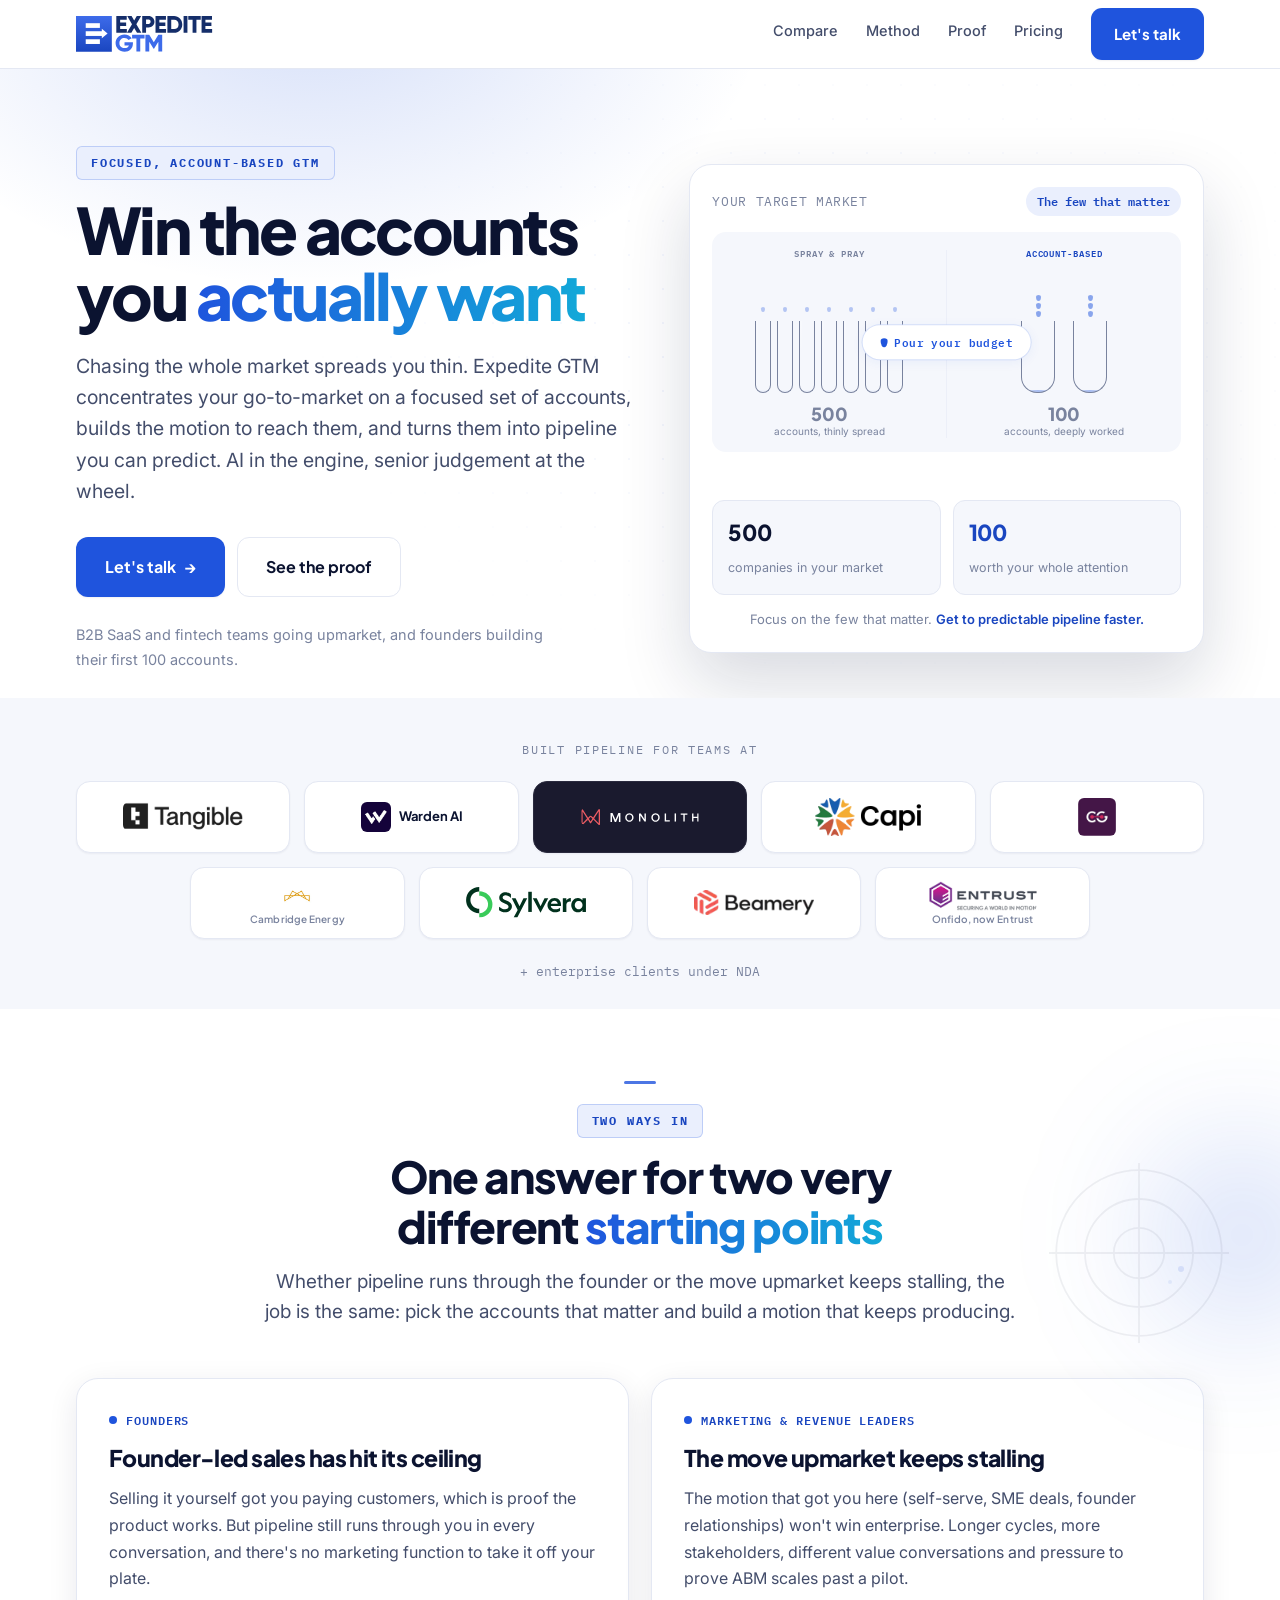
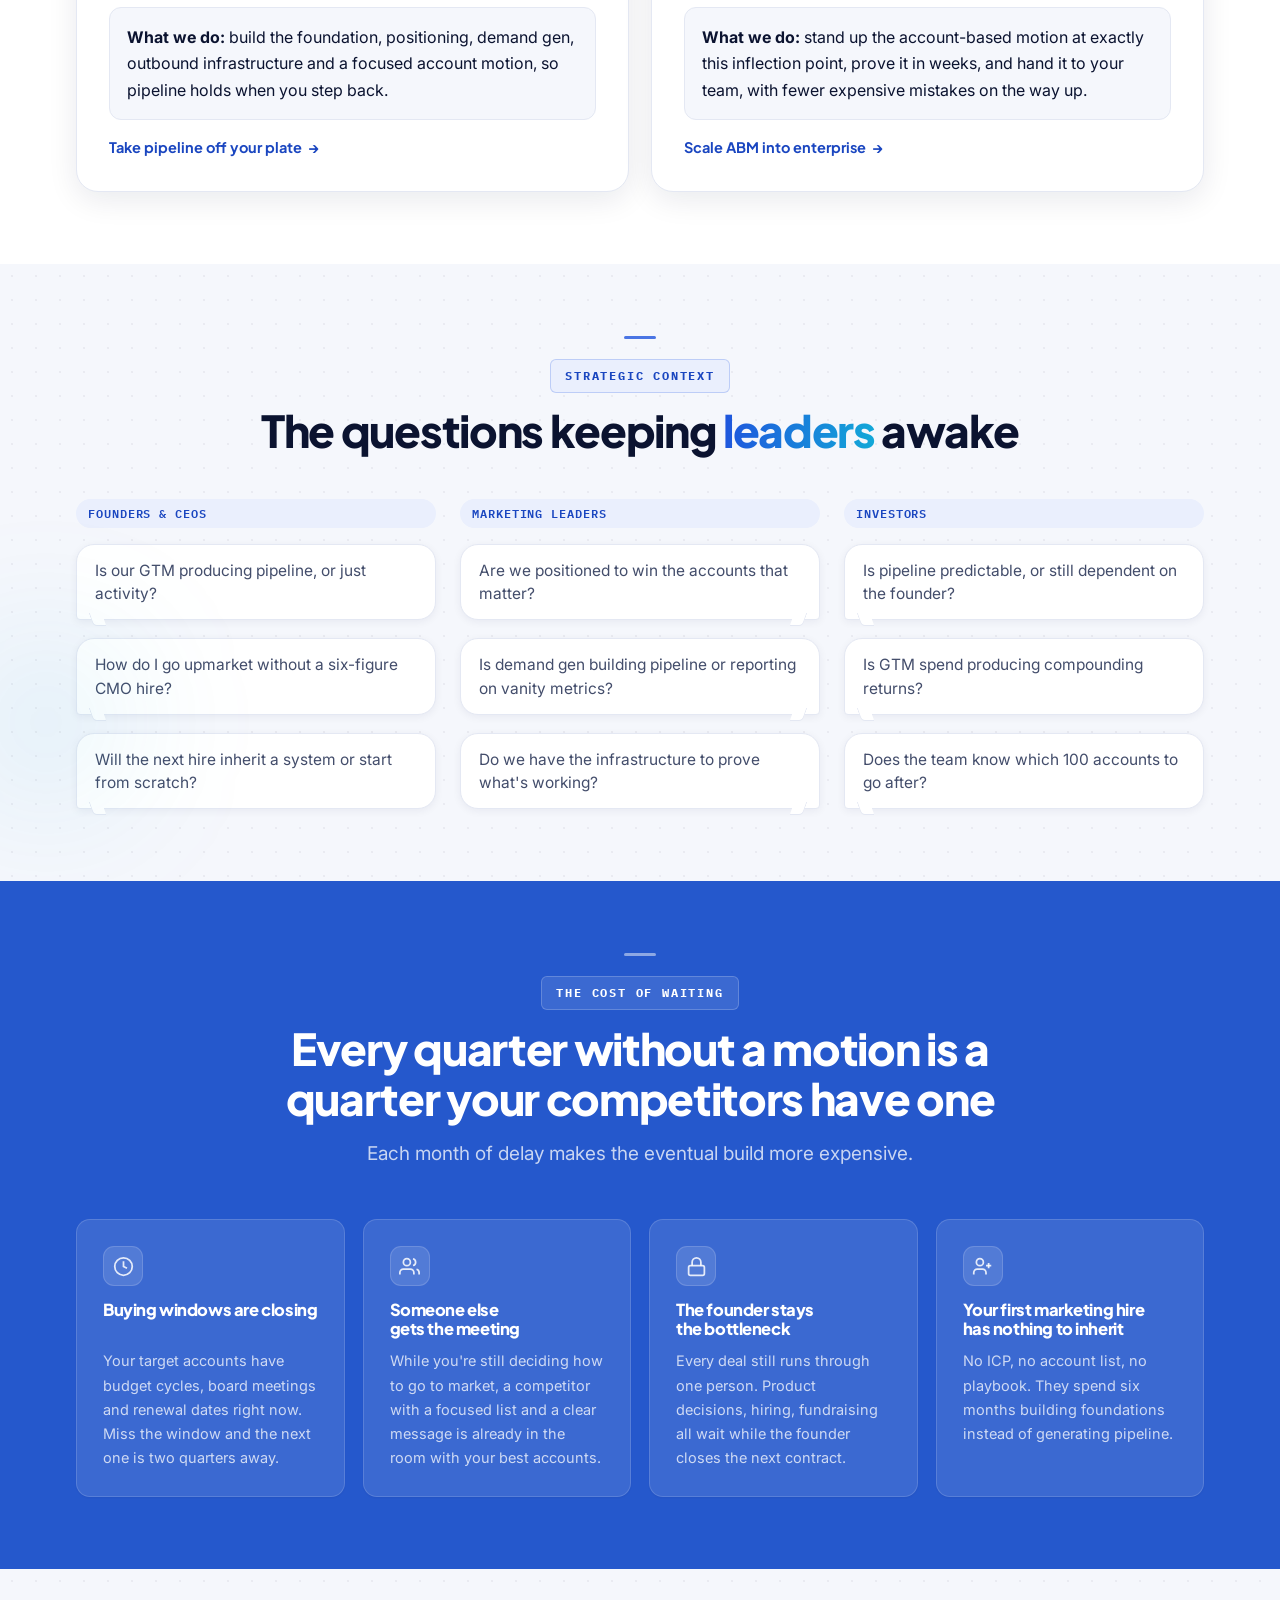
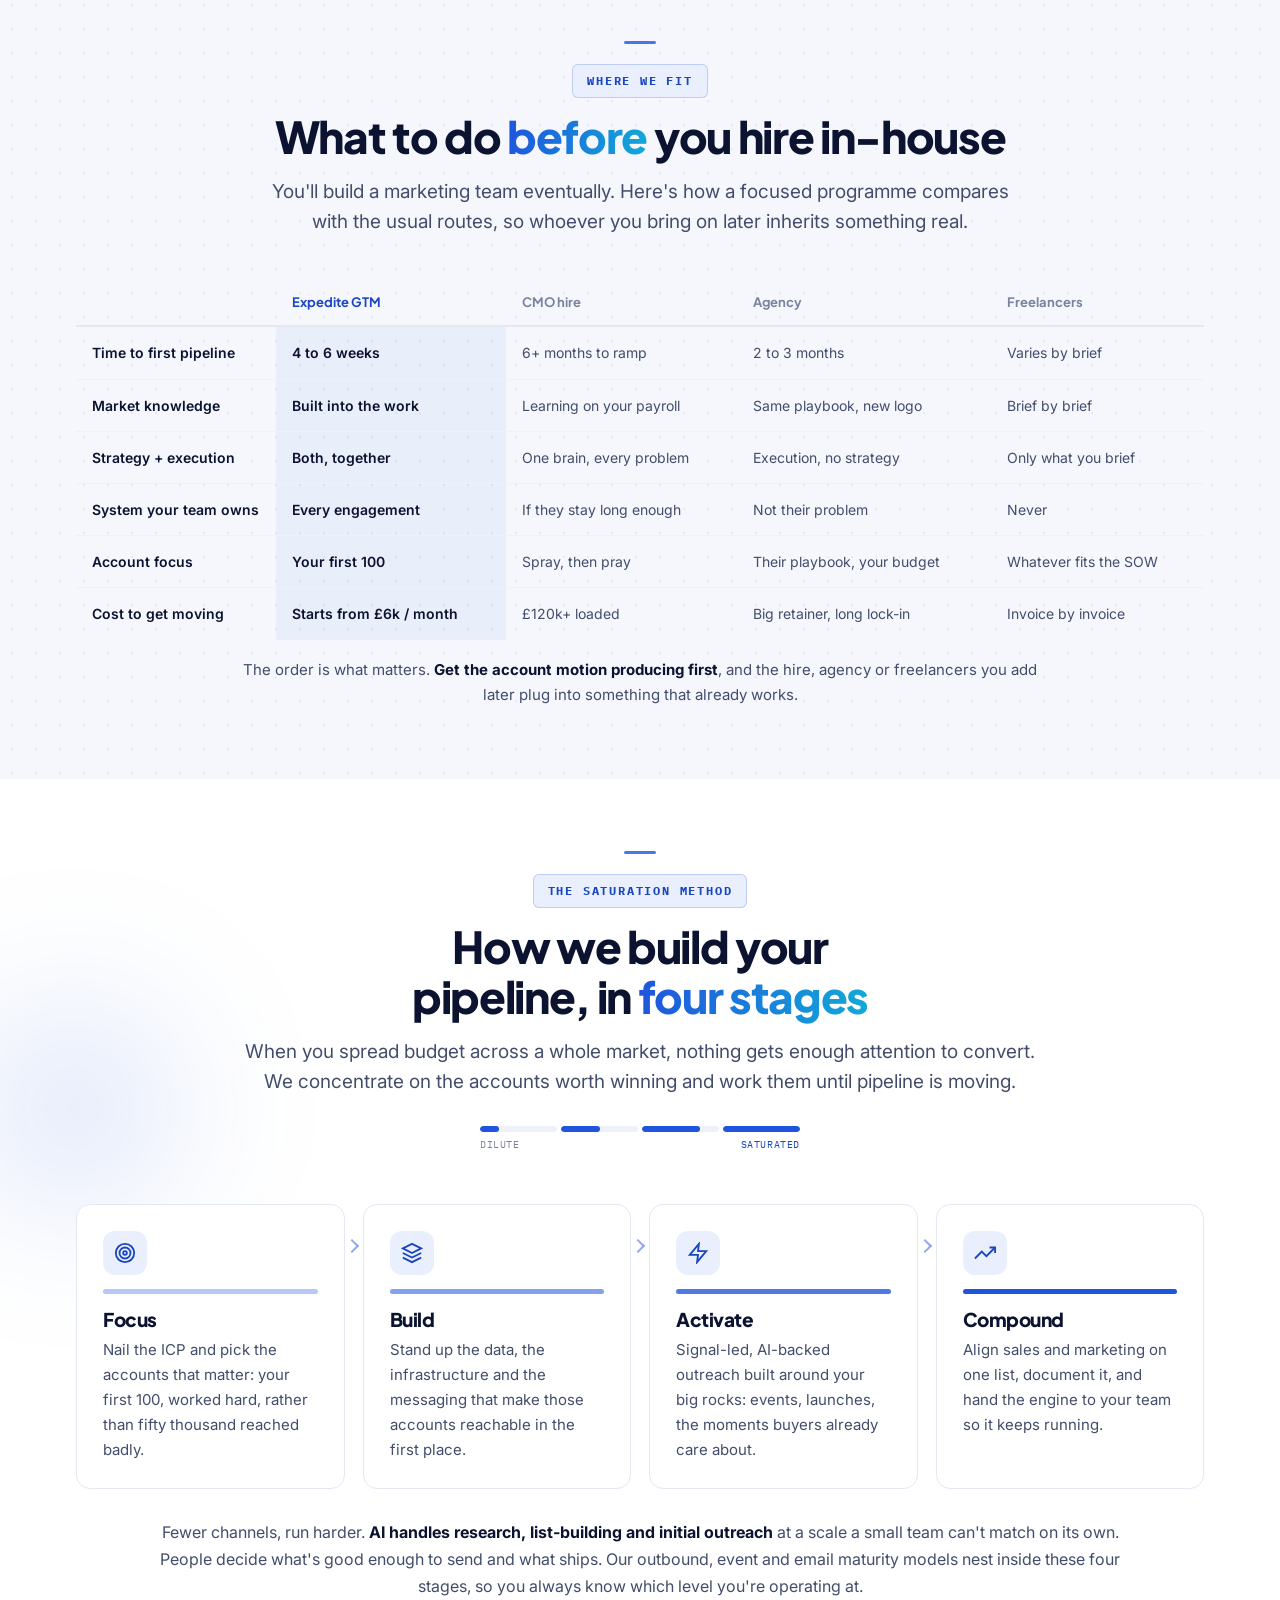
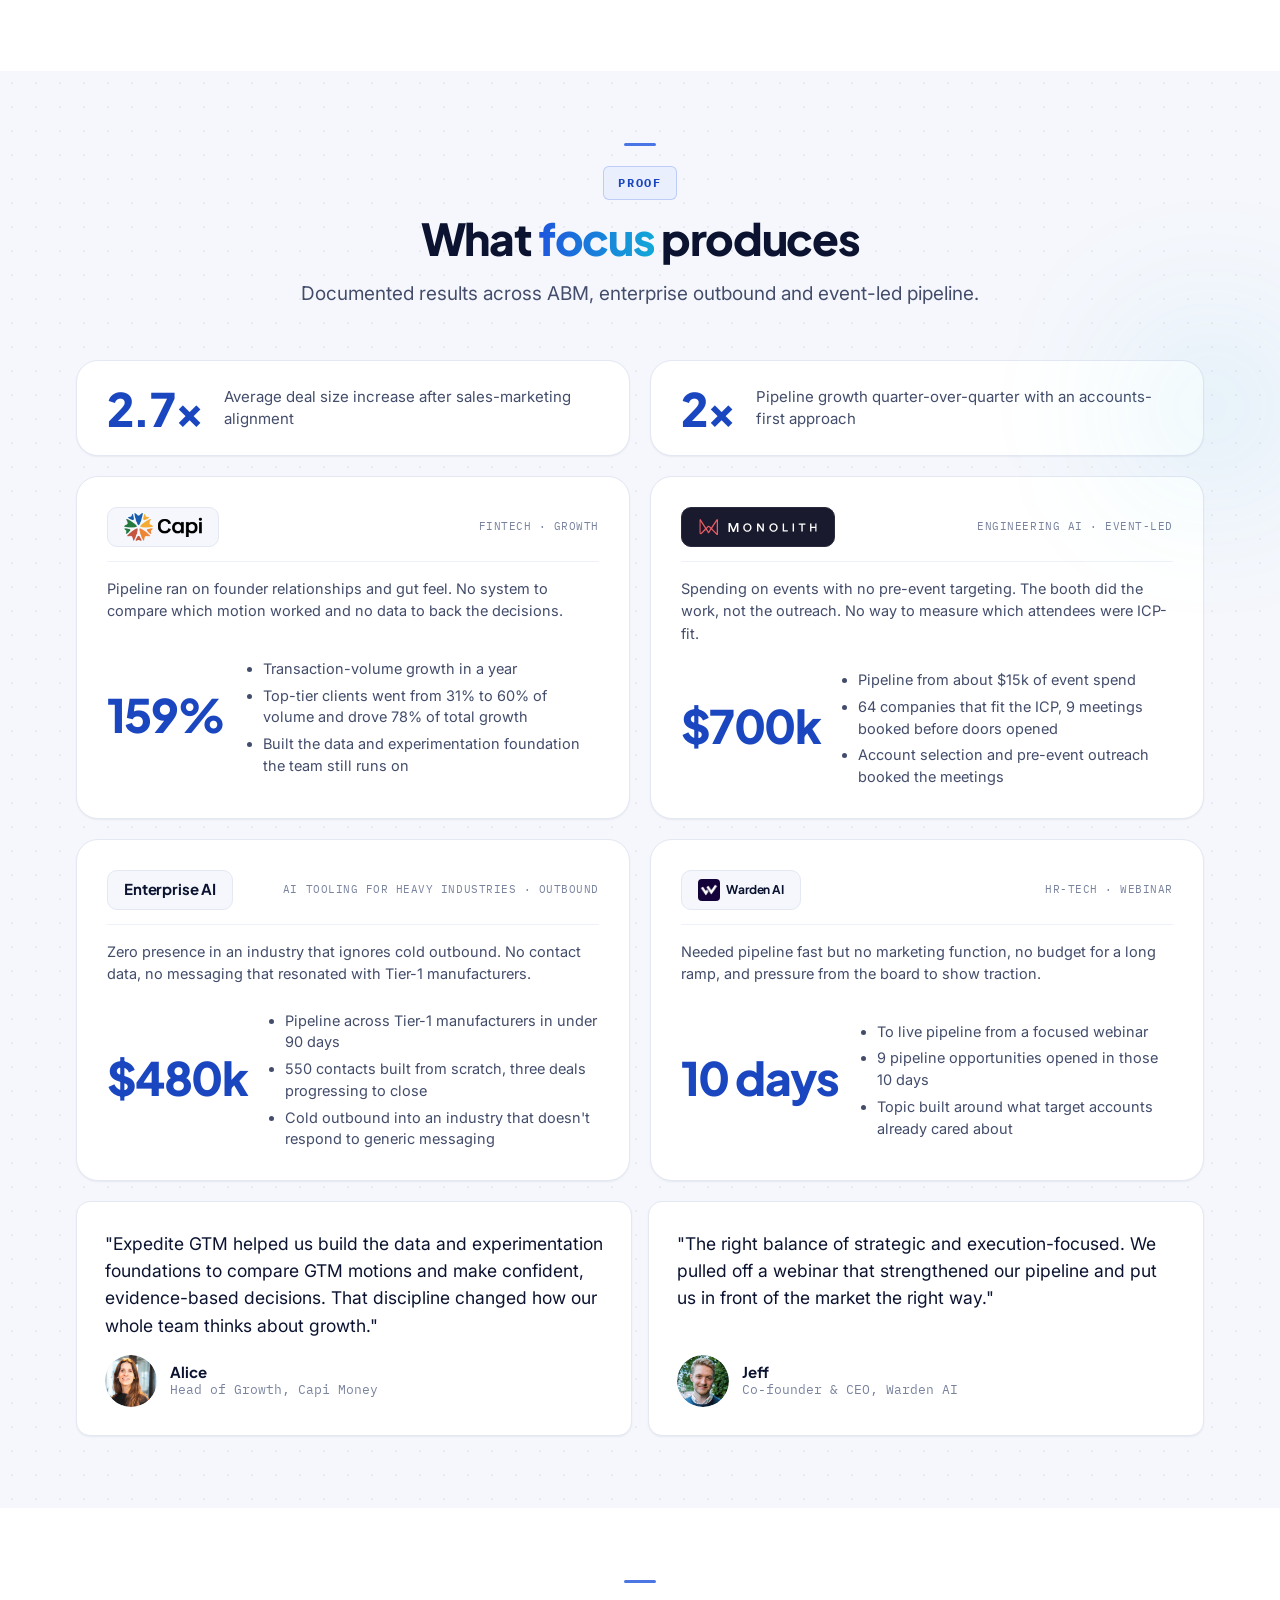
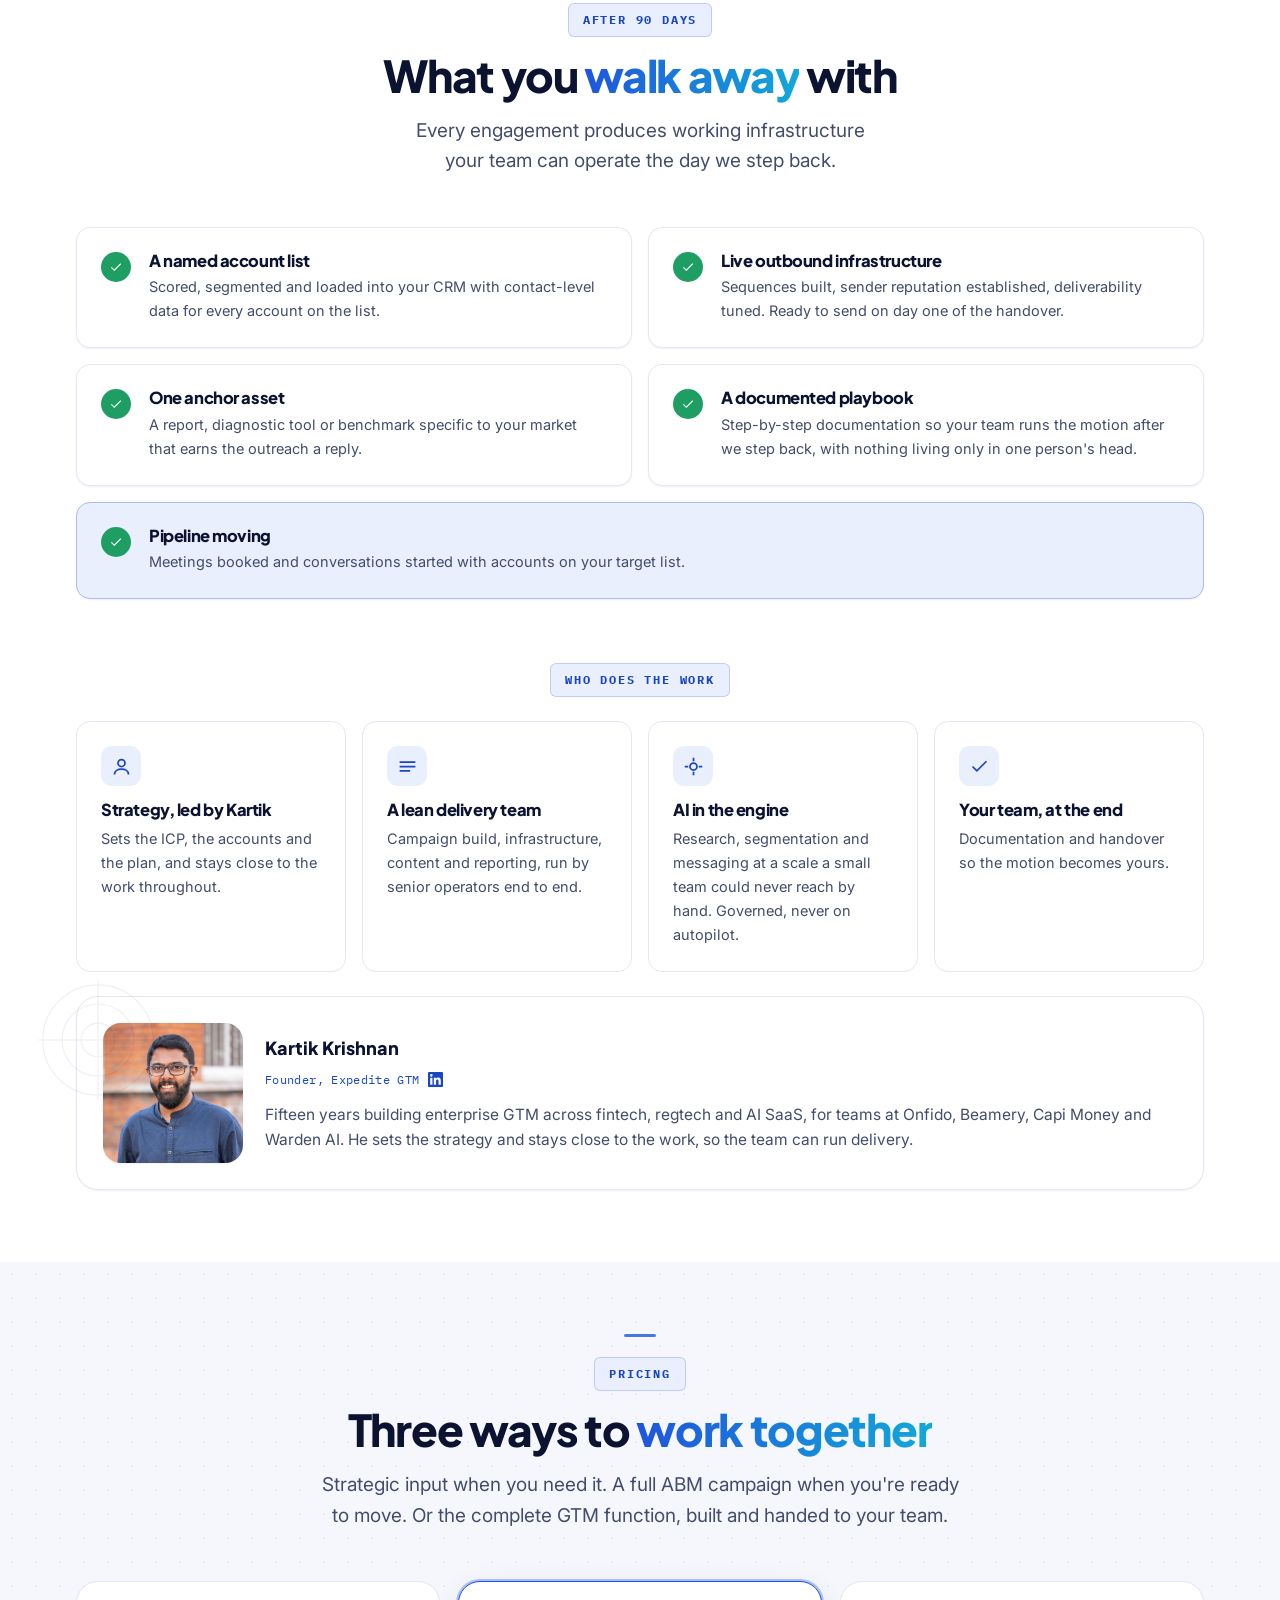
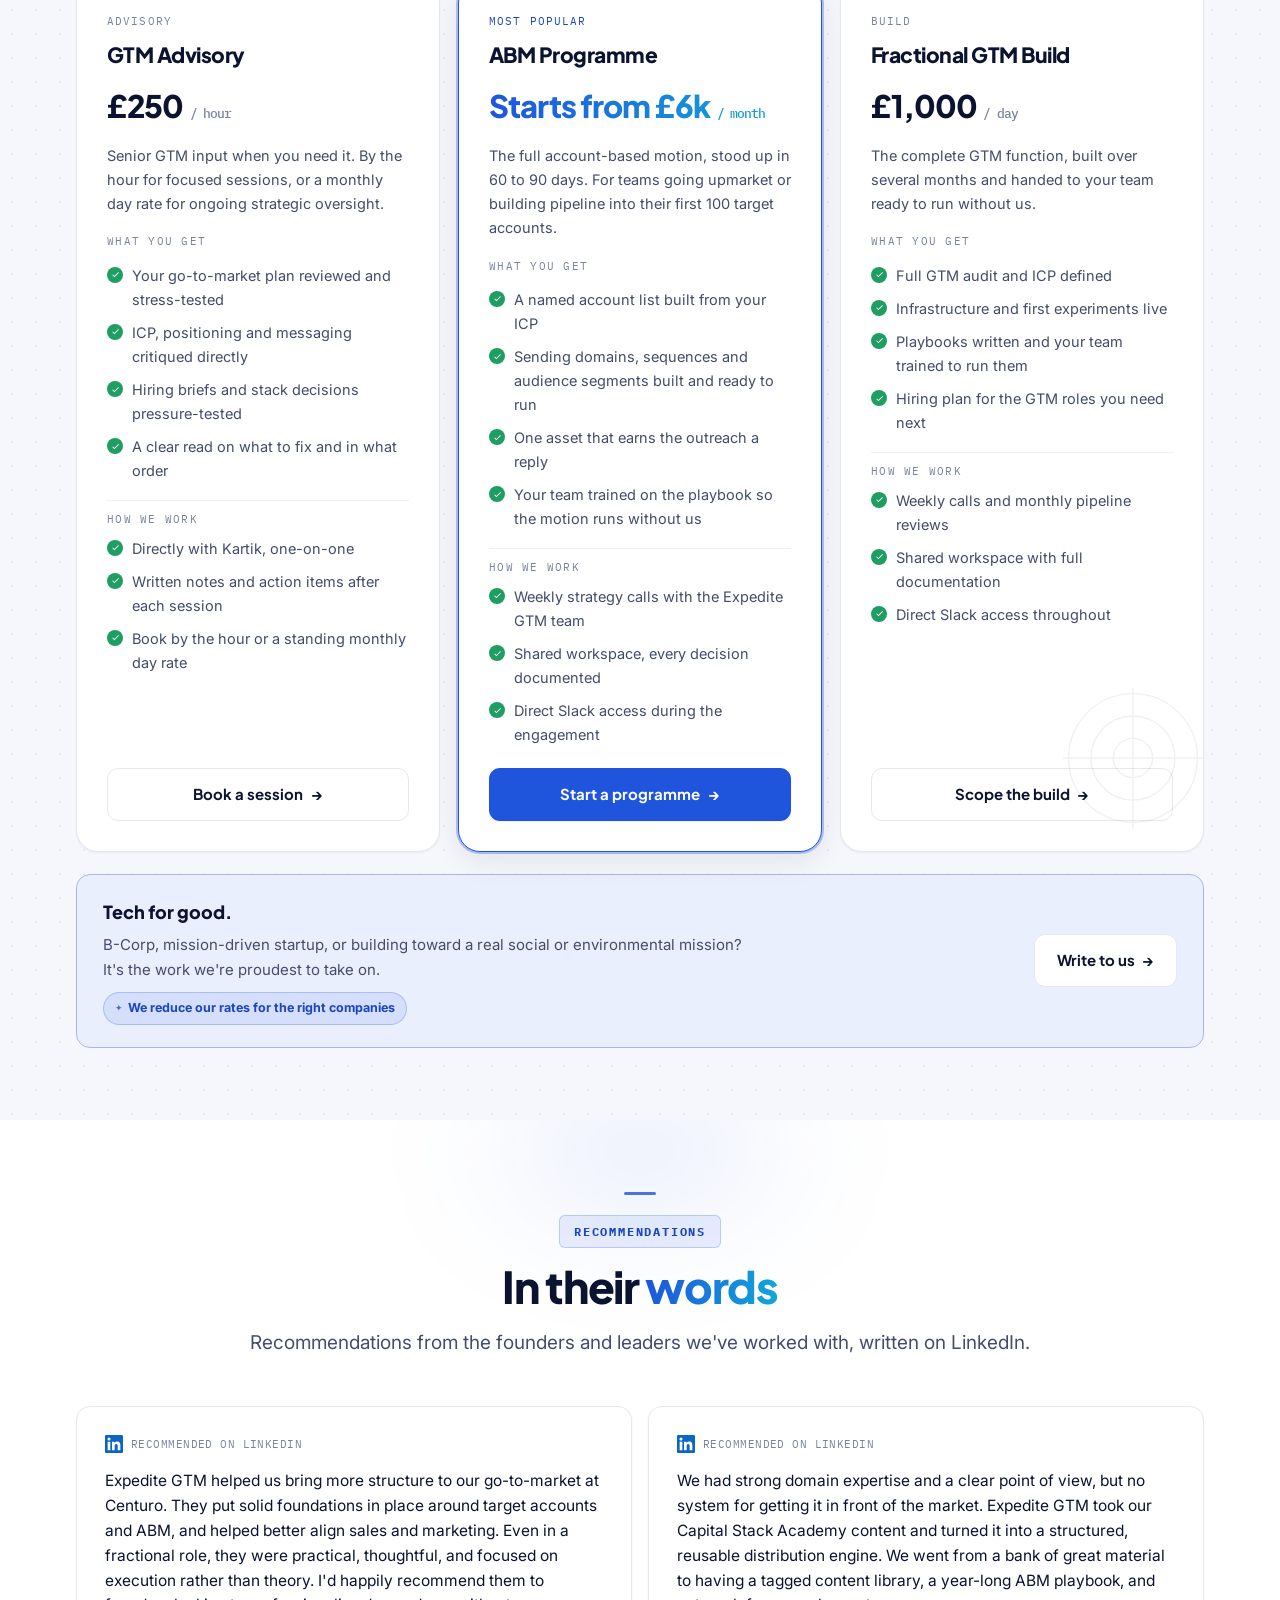
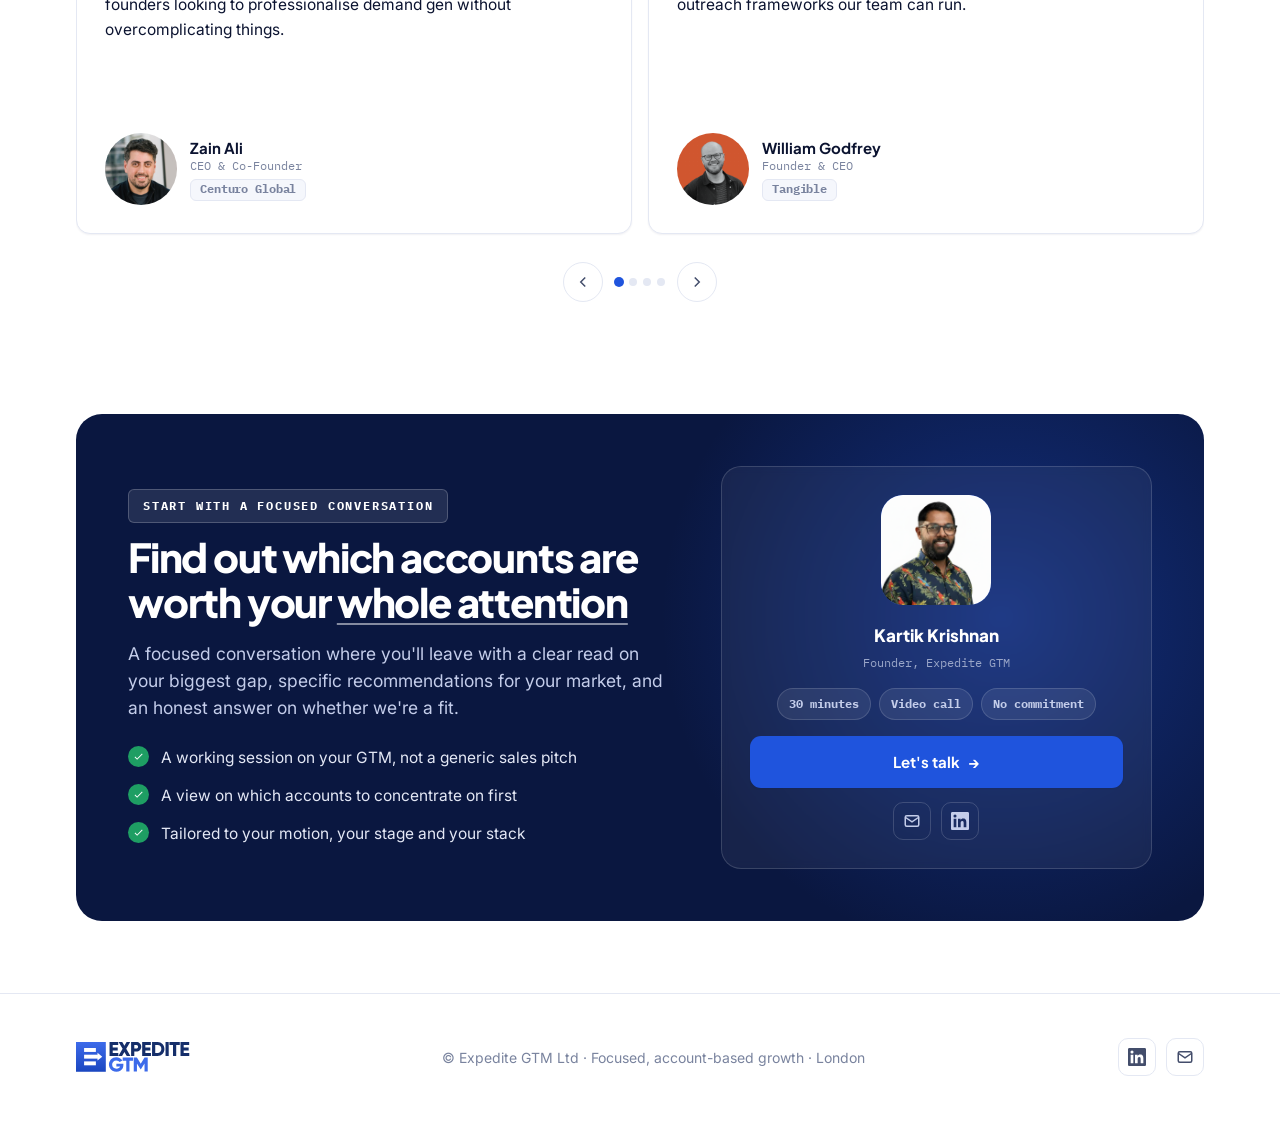
==== commit 6f574b7c: "Point the budget caption at predictable pipeline "Get to product-market fit faster" spoke to pre-PMF" ====
--- a/index.html
+++ b/index.html
@@ -565,7 +565,7 @@
           <div class="p-stat"><b>500</b><span>companies in your market</span></div>
           <div class="p-stat focus"><b>100</b><span>worth your whole attention</span></div>
         </div>
-        <p class="p-caption">Focus on the few that matter. <b>Get to product-market fit faster.</b></p>
+        <p class="p-caption">Focus on the few that matter. <b>Get to predictable pipeline faster.</b></p>
       </div>
     </div>
   </section>
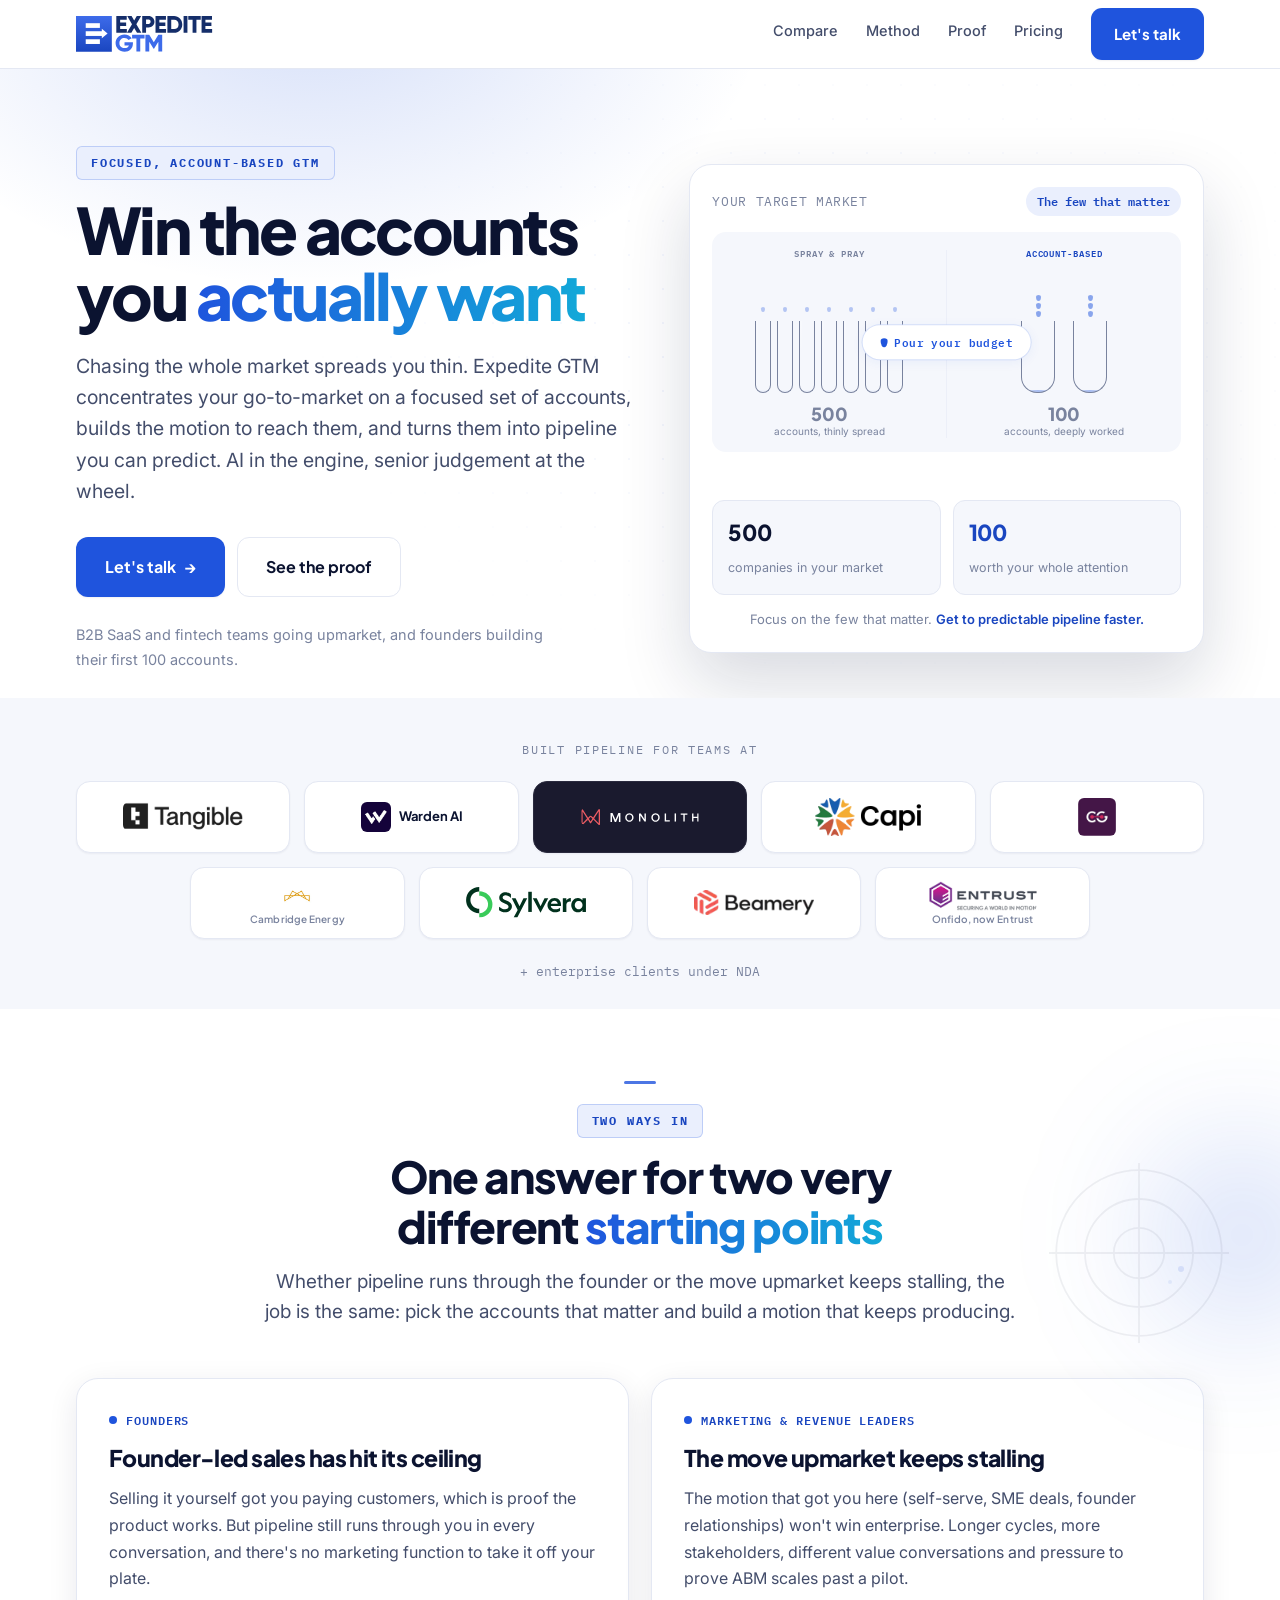
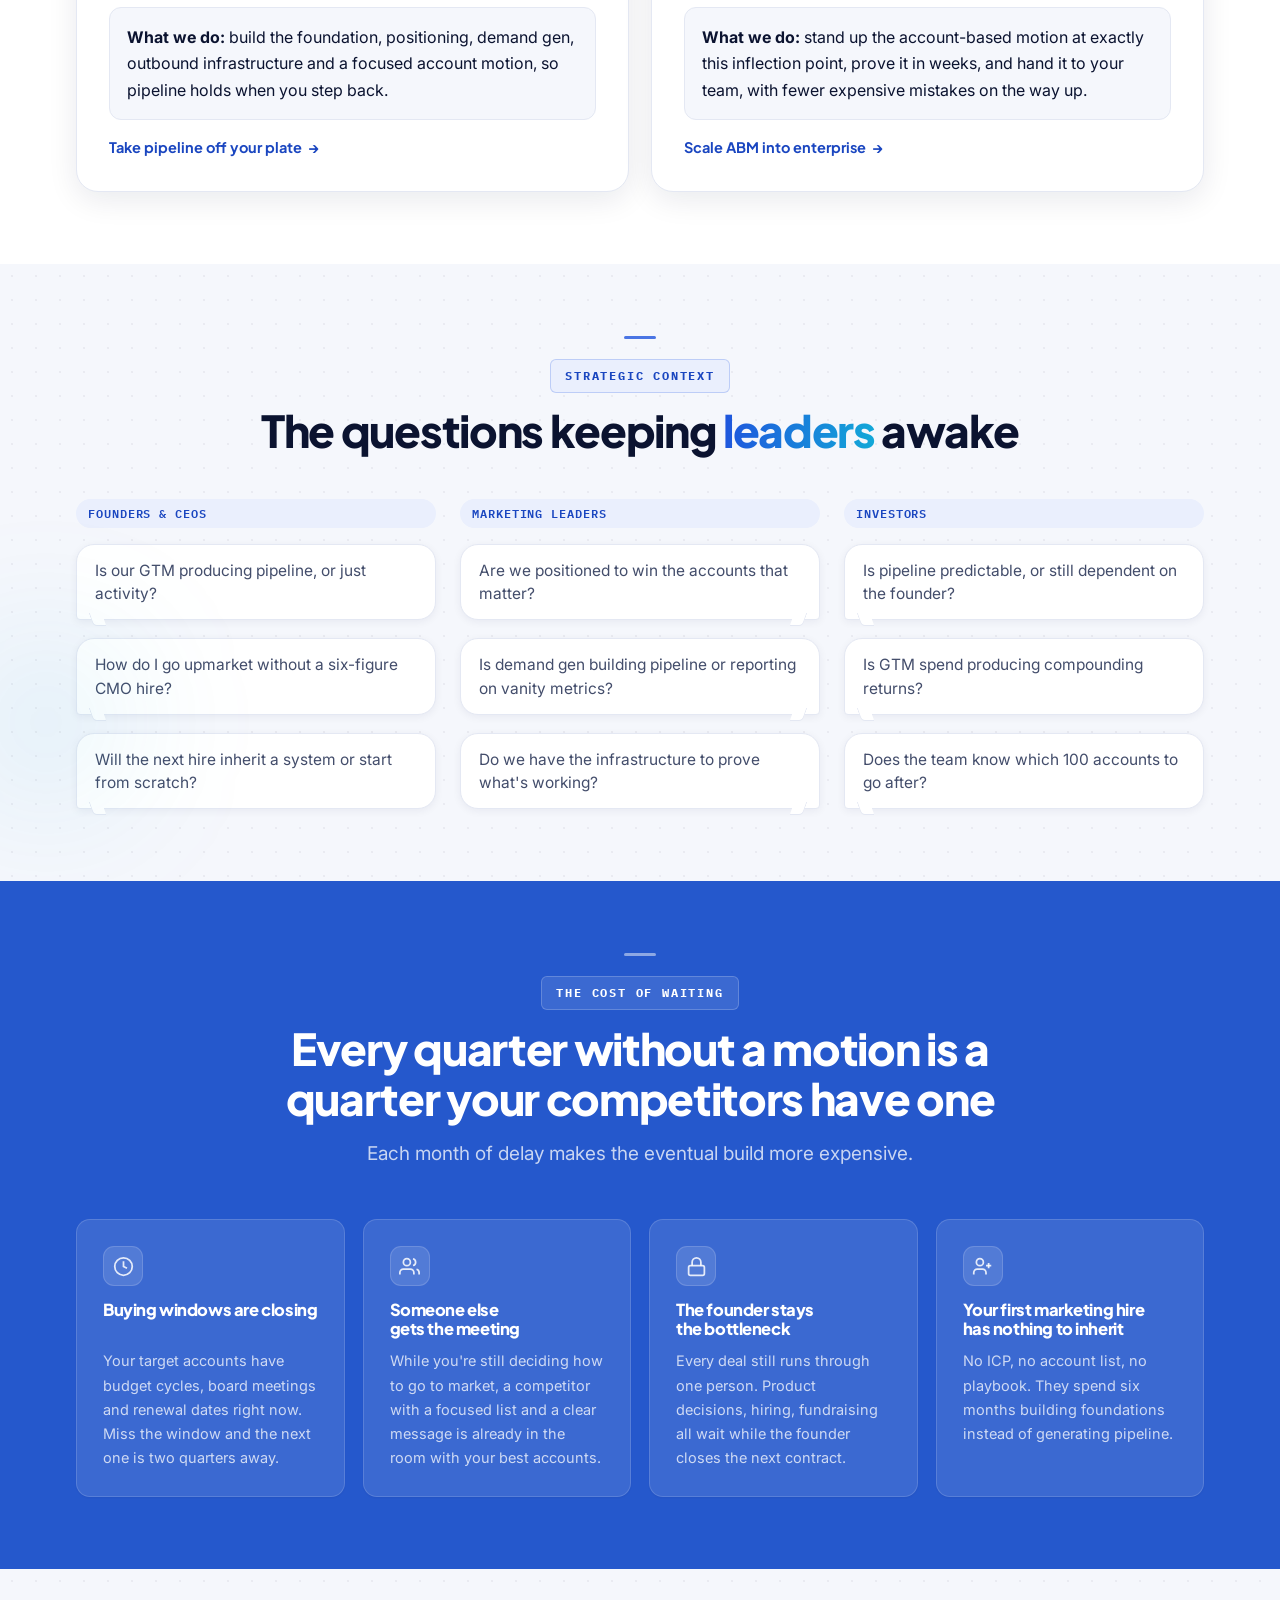
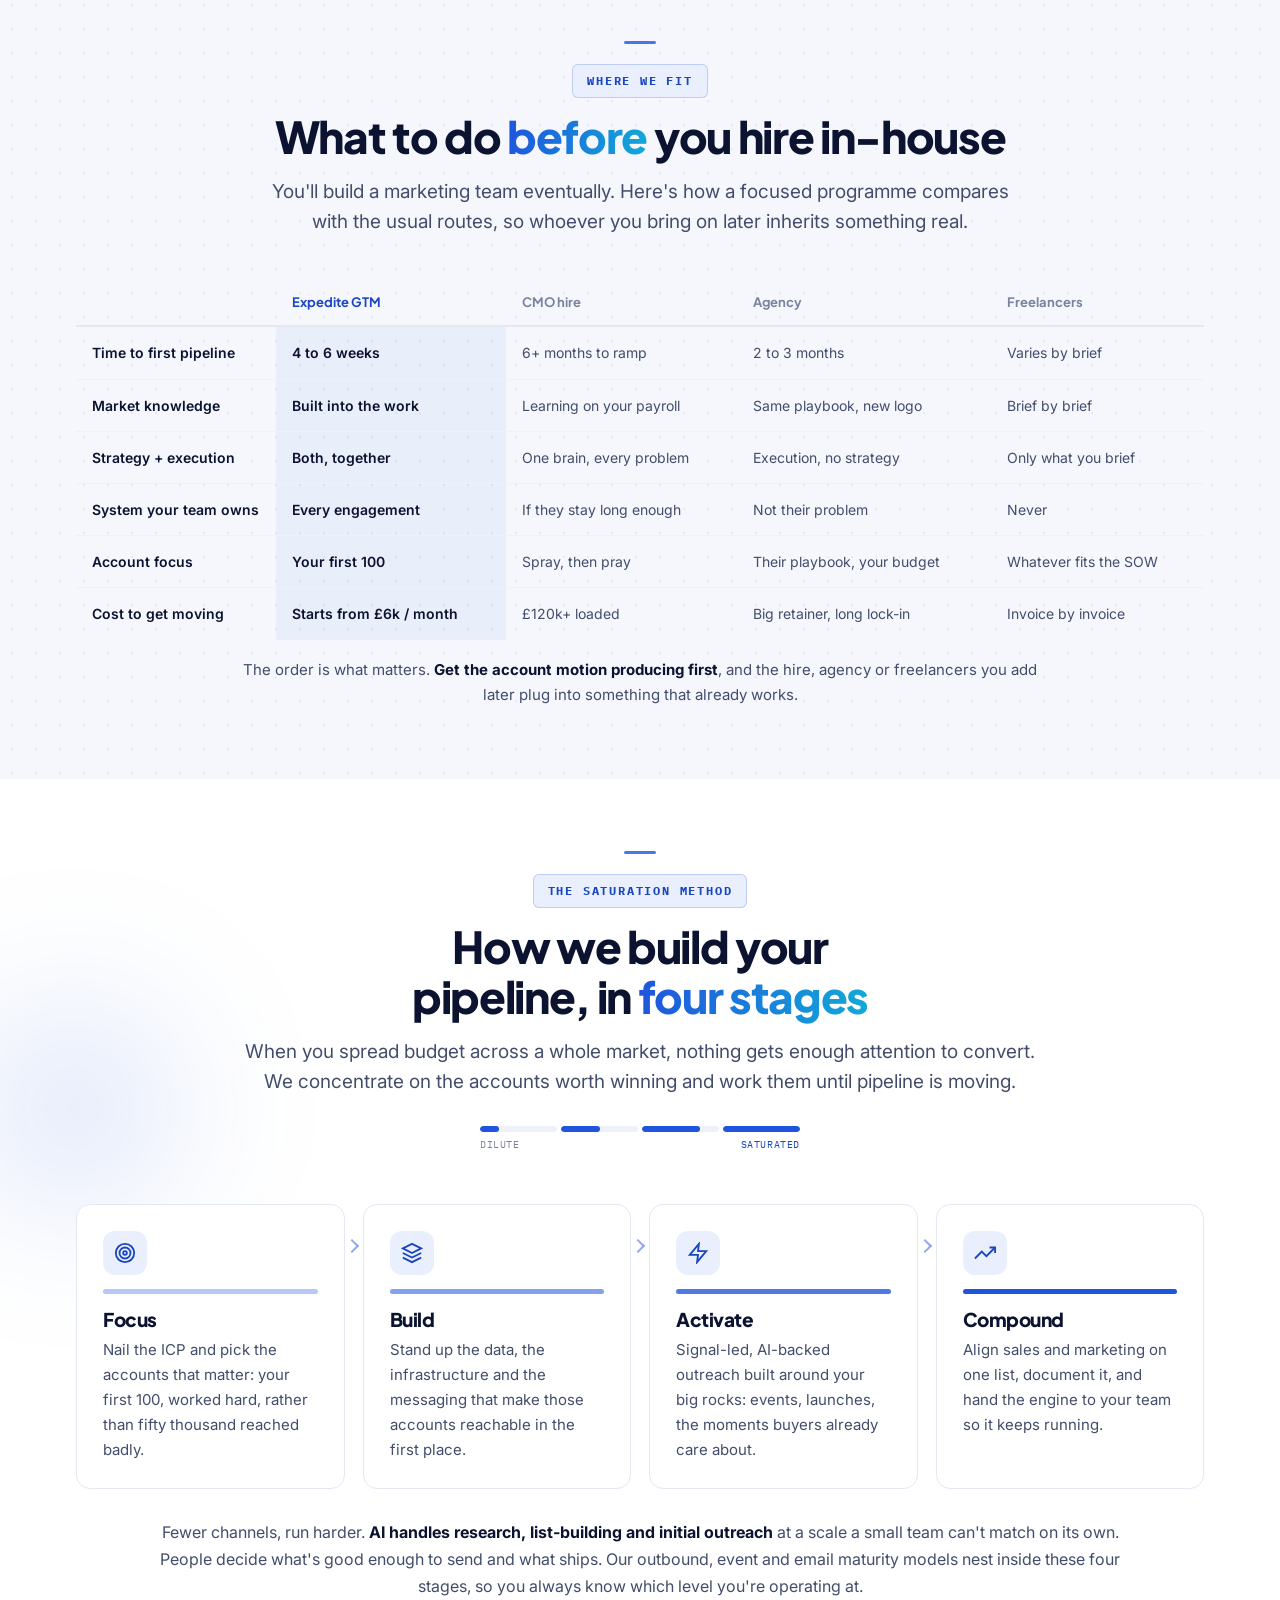
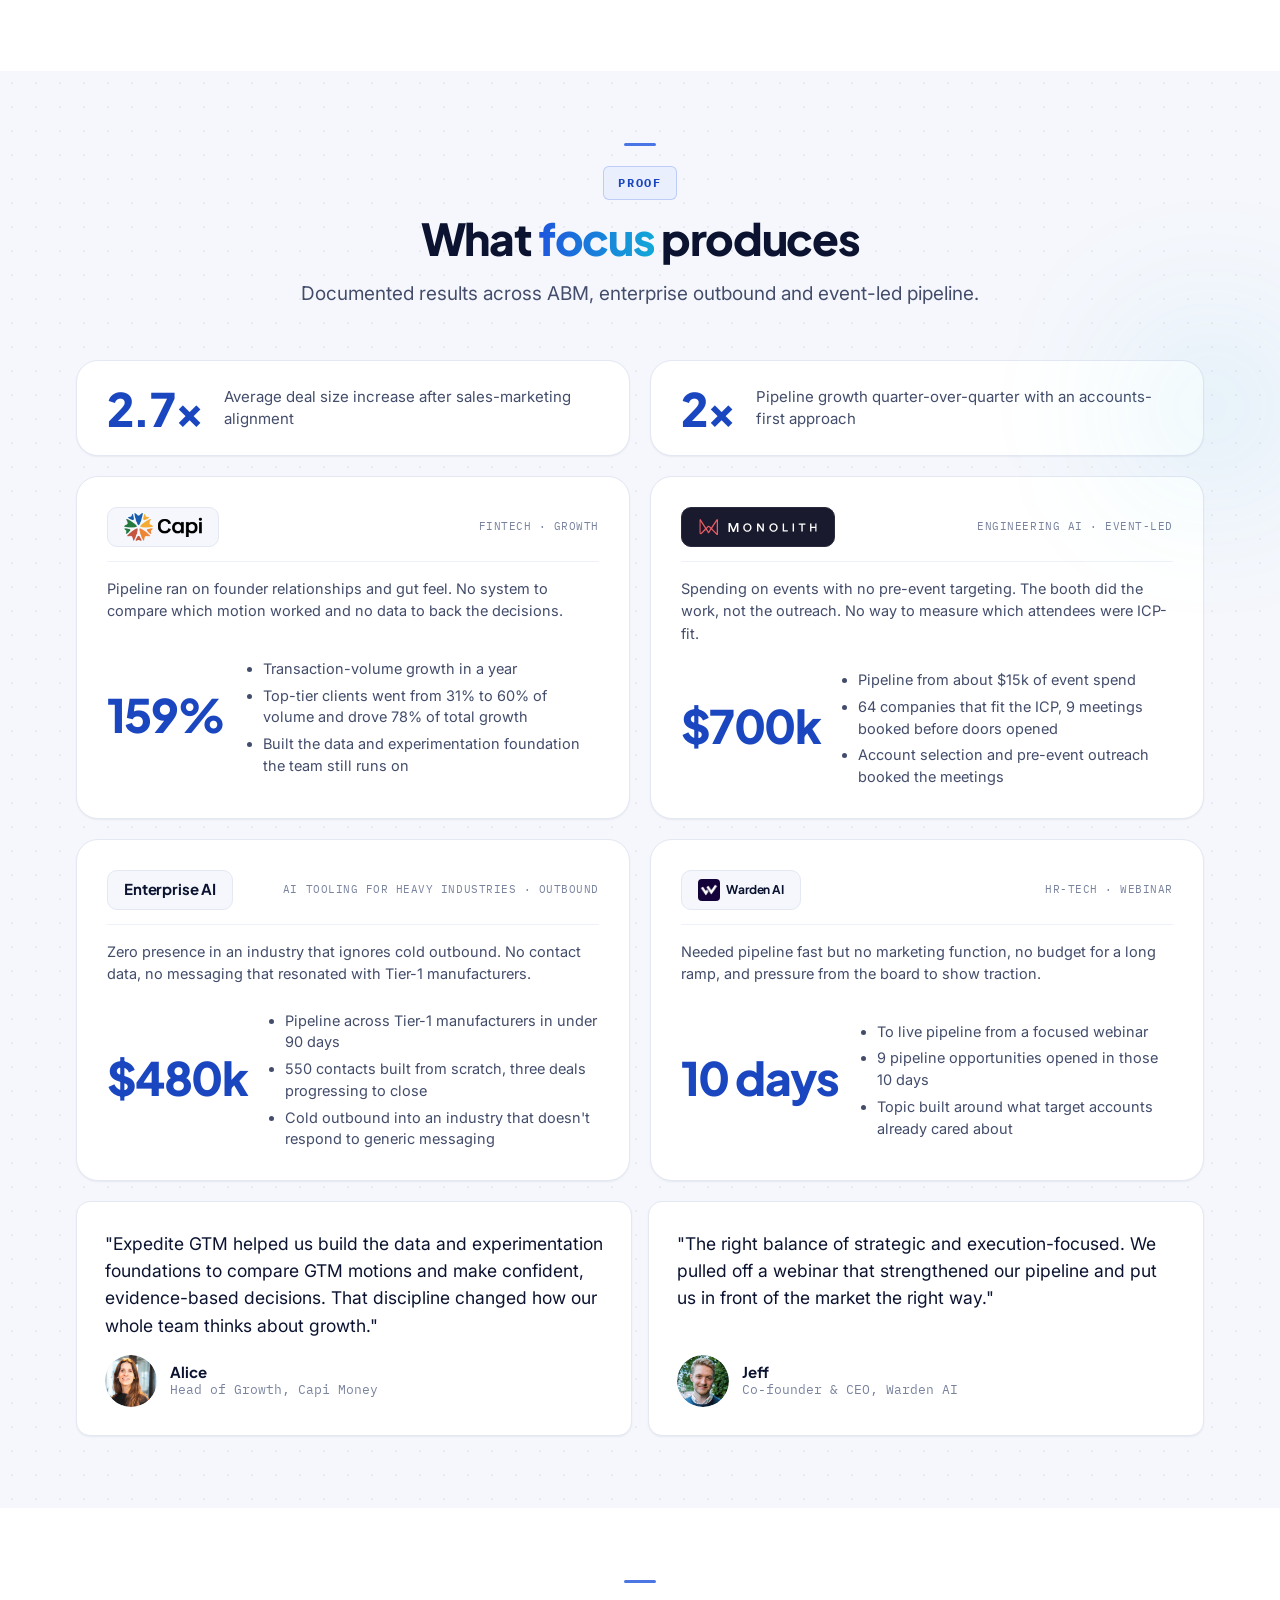
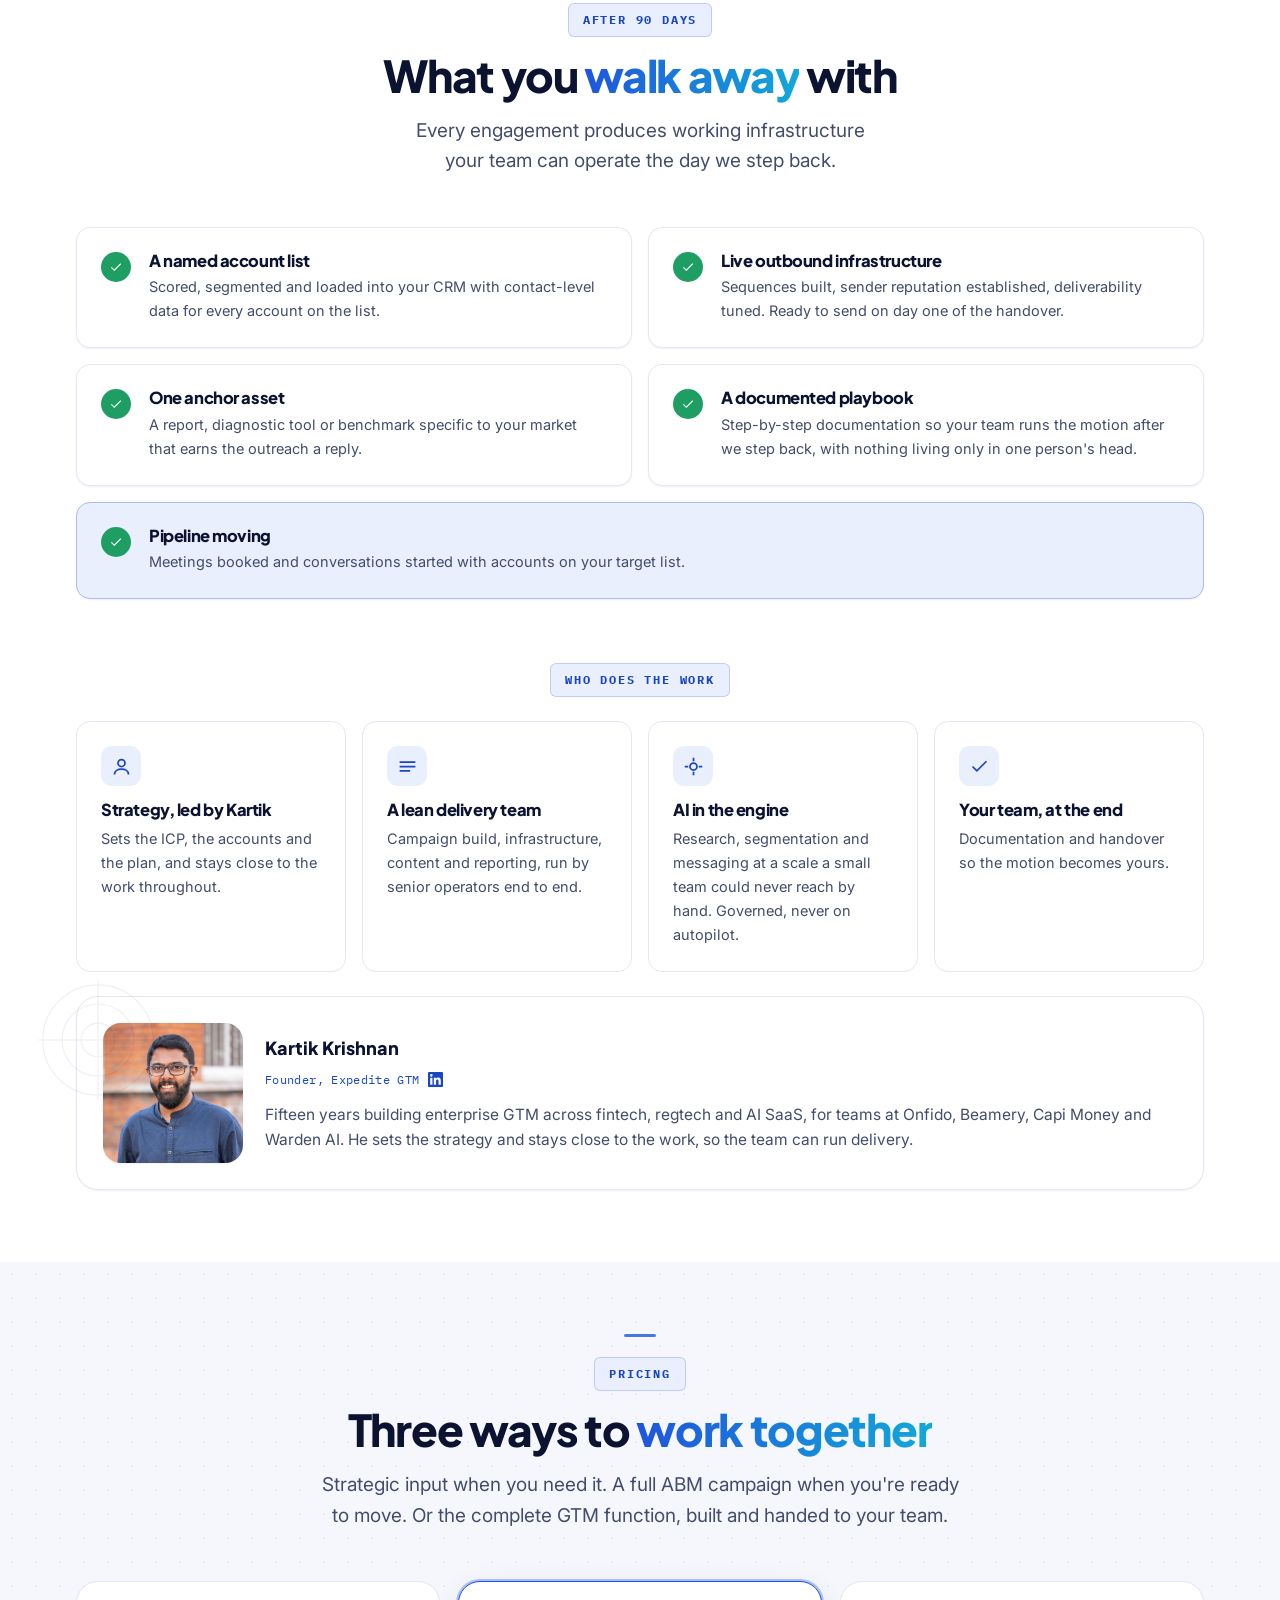
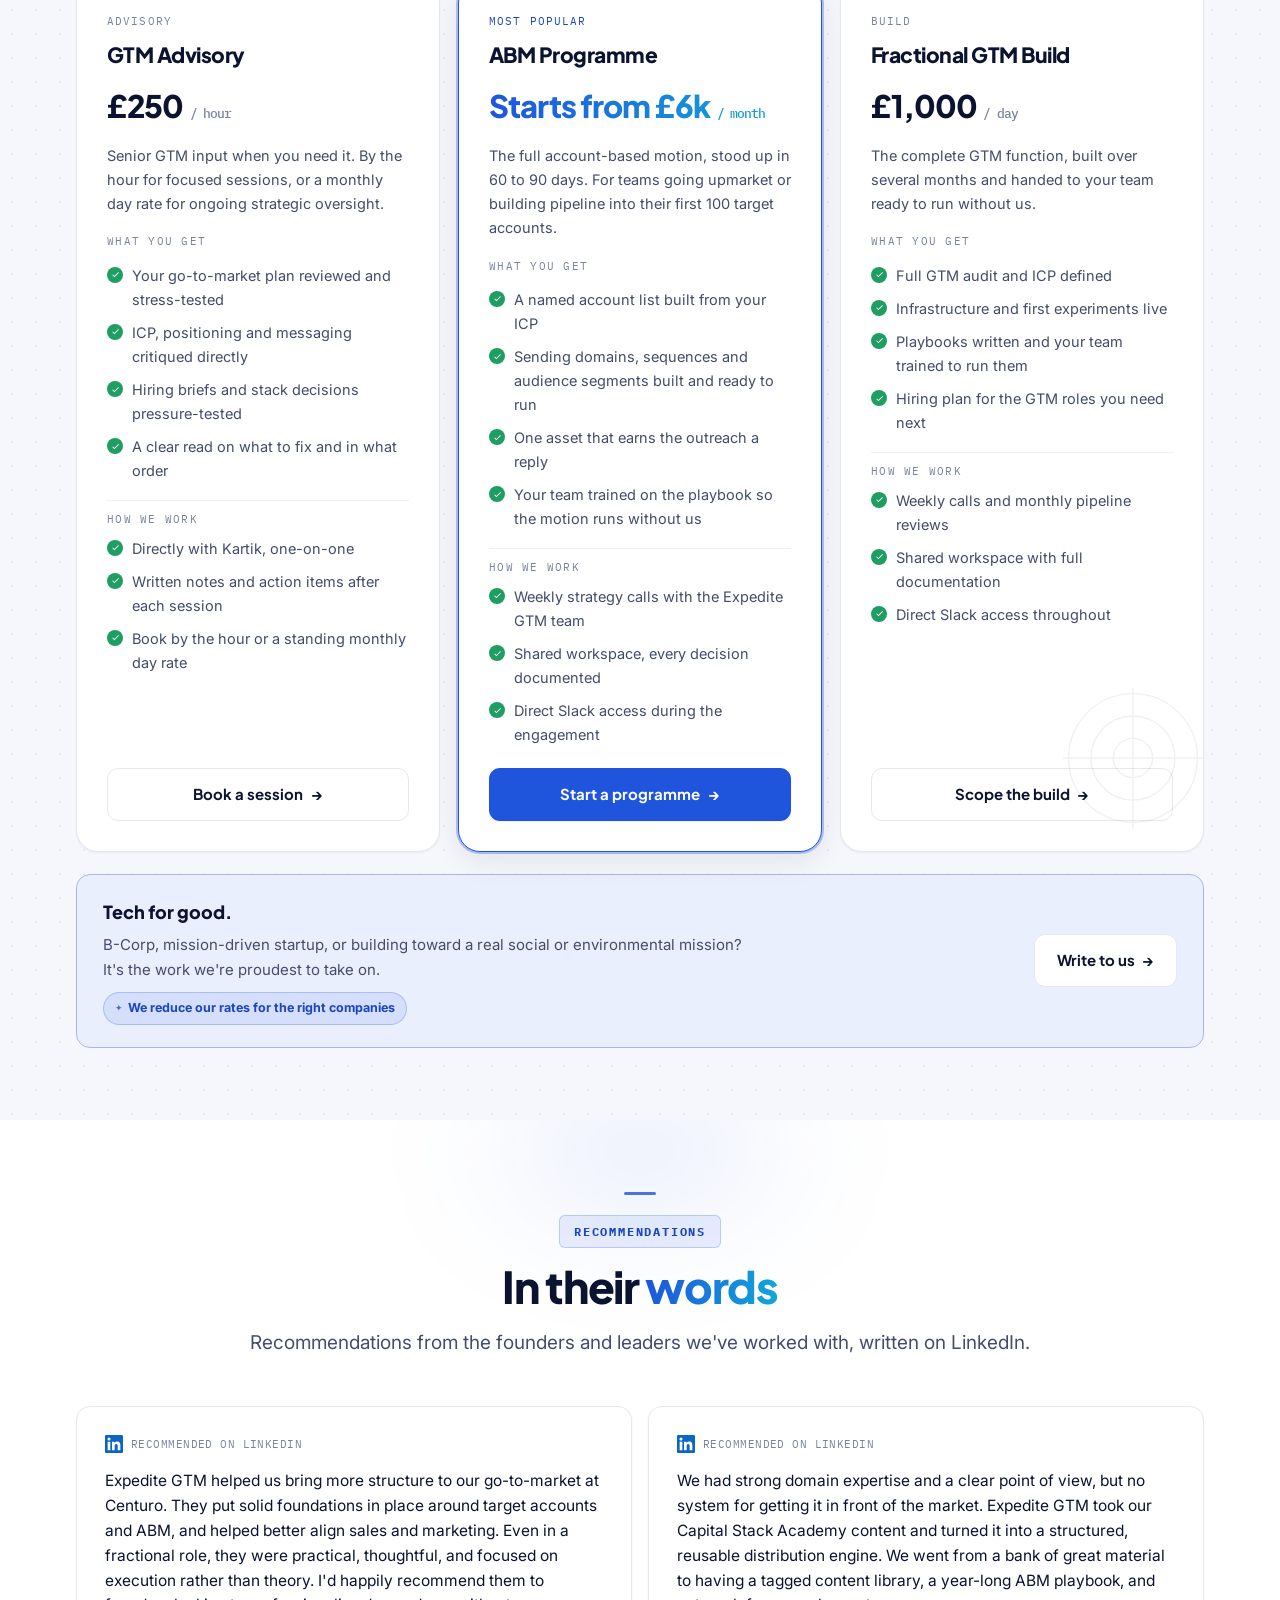
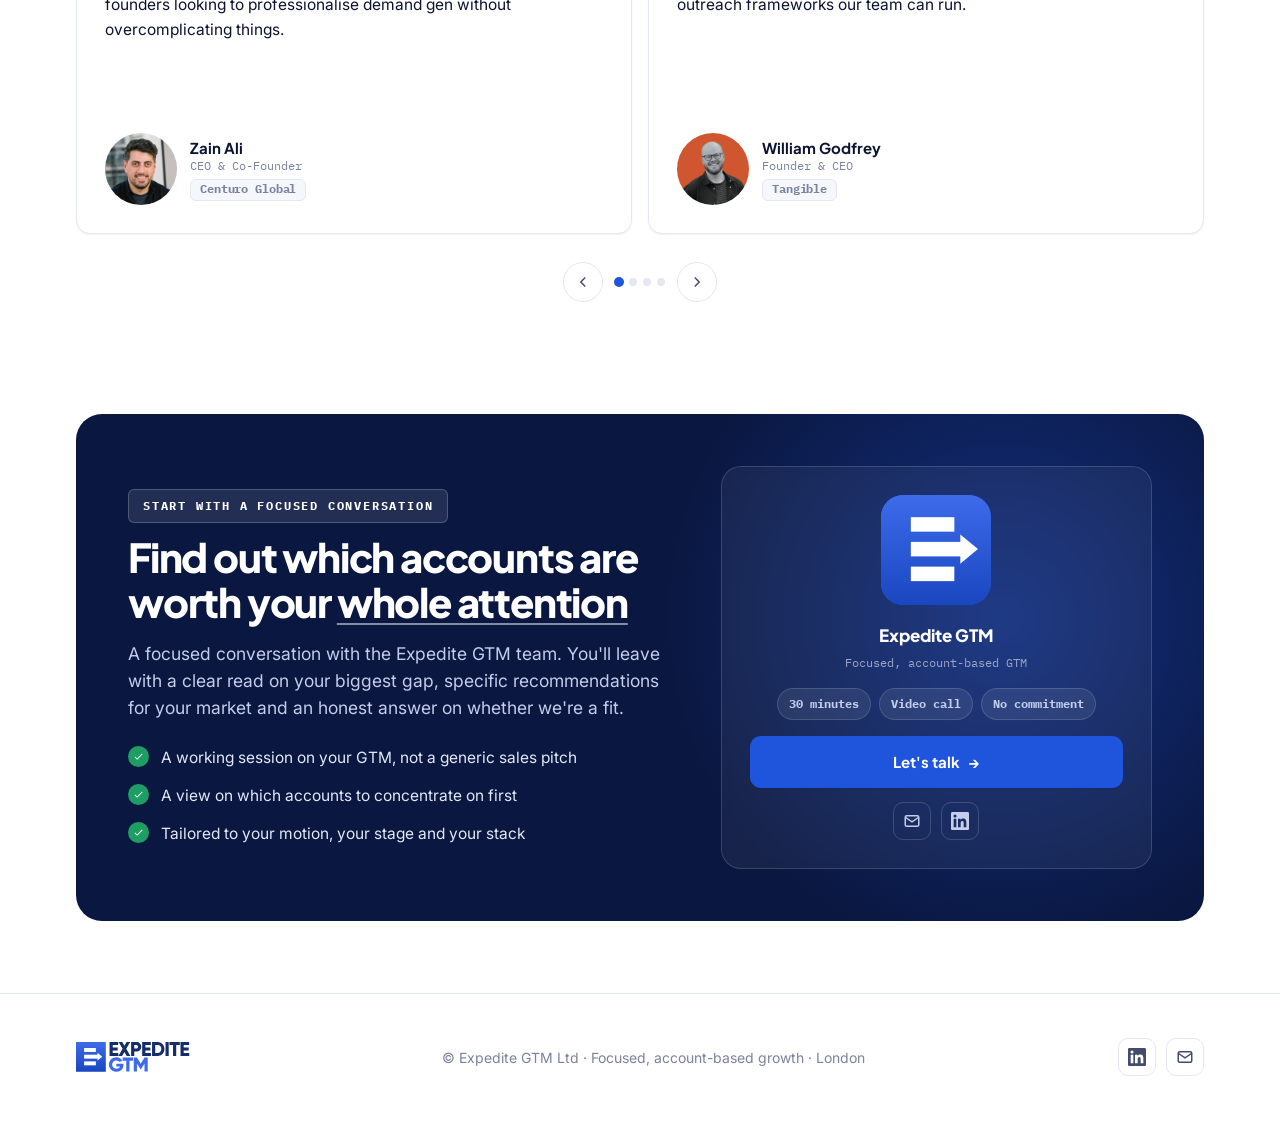
==== commit 0f697da3: "Homepage CTA speaks as Expedite GTM Swaps Kartik's headshot card for the Expedite GTM mark, frames t" ====
--- a/index.html
+++ b/index.html
@@ -1123,7 +1123,7 @@
           <div>
             <p class="eyebrow" style="color:#fff;font-weight:700;background:rgba(255,255,255,.1);border-color:rgba(255,255,255,.2)">Start with a focused conversation</p>
             <h2 style="margin-top:12px">Find out which accounts are worth your <span class="hl-mark">whole attention</span></h2>
-            <p class="clede">A focused conversation where you'll leave with a clear read on your biggest gap, specific recommendations for your market, and an honest answer on whether we're a fit.</p>
+            <p class="clede">A focused conversation with the Expedite GTM team. You'll leave with a clear read on your biggest gap, specific recommendations for your market and an honest answer on whether we're a fit.</p>
             <ul>
               <li><span class="ck3" aria-hidden="true"><svg viewBox="0 0 24 24"><path d="M9 16.17 4.83 12l-1.42 1.41L9 19 21 7l-1.41-1.41z"/></svg></span>A working session on your GTM, not a generic sales pitch</li>
               <li><span class="ck3" aria-hidden="true"><svg viewBox="0 0 24 24"><path d="M9 16.17 4.83 12l-1.42 1.41L9 19 21 7l-1.41-1.41z"/></svg></span>A view on which accounts to concentrate on first</li>
@@ -1131,14 +1131,14 @@
             </ul>
           </div>
           <div class="cta-card">
-            <div class="av"><img src="images/people/kartik-headshot.png" alt="Kartik Krishnan" style="width:100%;height:100%;object-fit:cover;border-radius:20px"></div>
-            <div class="cn">Kartik Krishnan</div>
-            <div class="cr">Founder, Expedite GTM</div>
+            <div class="av"><img src="images/expedite-gtm/icon-default.svg" alt="" style="width:100%;height:100%;object-fit:cover;border-radius:20px"></div>
+            <div class="cn">Expedite GTM</div>
+            <div class="cr">Focused, account-based GTM</div>
             <div class="meta"><span>30 minutes</span><span>Video call</span><span>No commitment</span></div>
             <a class="btn btn-primary" href="https://calendly.com/kartik-expeditegtm/gtm-advisory-call-clone" target="_blank" rel="noopener">Let's talk <span class="arrow" aria-hidden="true">&rarr;</span></a>
             <div class="contact">
-              <a href="mailto:kartik@expeditegtm.com" aria-label="Email Kartik"><svg viewBox="0 0 24 24" fill="none" stroke="currentColor" stroke-width="2"><rect x="3" y="5" width="18" height="14" rx="2"/><path d="m3 7 9 6 9-6"/></svg></a>
-              <a href="https://www.linkedin.com/in/kartik-gtm/" target="_blank" rel="noopener" aria-label="Kartik on LinkedIn"><svg viewBox="0 0 24 24" fill="currentColor"><path d="M20.45 20.45h-3.56v-5.57c0-1.33-.02-3.04-1.85-3.04-1.85 0-2.14 1.45-2.14 2.94v5.67H9.35V9h3.42v1.56h.05c.48-.9 1.64-1.85 3.37-1.85 3.6 0 4.27 2.37 4.27 5.45v6.29zM5.34 7.43a2.06 2.06 0 1 1 0-4.13 2.06 2.06 0 0 1 0 4.13zM7.12 20.45H3.56V9h3.56v11.45zM22.22 0H1.77C.79 0 0 .77 0 1.72v20.56C0 23.23.79 24 1.77 24h20.45c.98 0 1.78-.77 1.78-1.72V1.72C24 .77 23.2 0 22.22 0z"/></svg></a>
+              <a href="mailto:kartik@expeditegtm.com" aria-label="Email Expedite GTM"><svg viewBox="0 0 24 24" fill="none" stroke="currentColor" stroke-width="2"><rect x="3" y="5" width="18" height="14" rx="2"/><path d="m3 7 9 6 9-6"/></svg></a>
+              <a href="https://www.linkedin.com/company/expedite-gtm/" target="_blank" rel="noopener" aria-label="Expedite GTM on LinkedIn"><svg viewBox="0 0 24 24" fill="currentColor"><path d="M20.45 20.45h-3.56v-5.57c0-1.33-.02-3.04-1.85-3.04-1.85 0-2.14 1.45-2.14 2.94v5.67H9.35V9h3.42v1.56h.05c.48-.9 1.64-1.85 3.37-1.85 3.6 0 4.27 2.37 4.27 5.45v6.29zM5.34 7.43a2.06 2.06 0 1 1 0-4.13 2.06 2.06 0 0 1 0 4.13zM7.12 20.45H3.56V9h3.56v11.45zM22.22 0H1.77C.79 0 0 .77 0 1.72v20.56C0 23.23.79 24 1.77 24h20.45c.98 0 1.78-.77 1.78-1.72V1.72C24 .77 23.2 0 22.22 0z"/></svg></a>
             </div>
           </div>
         </div>
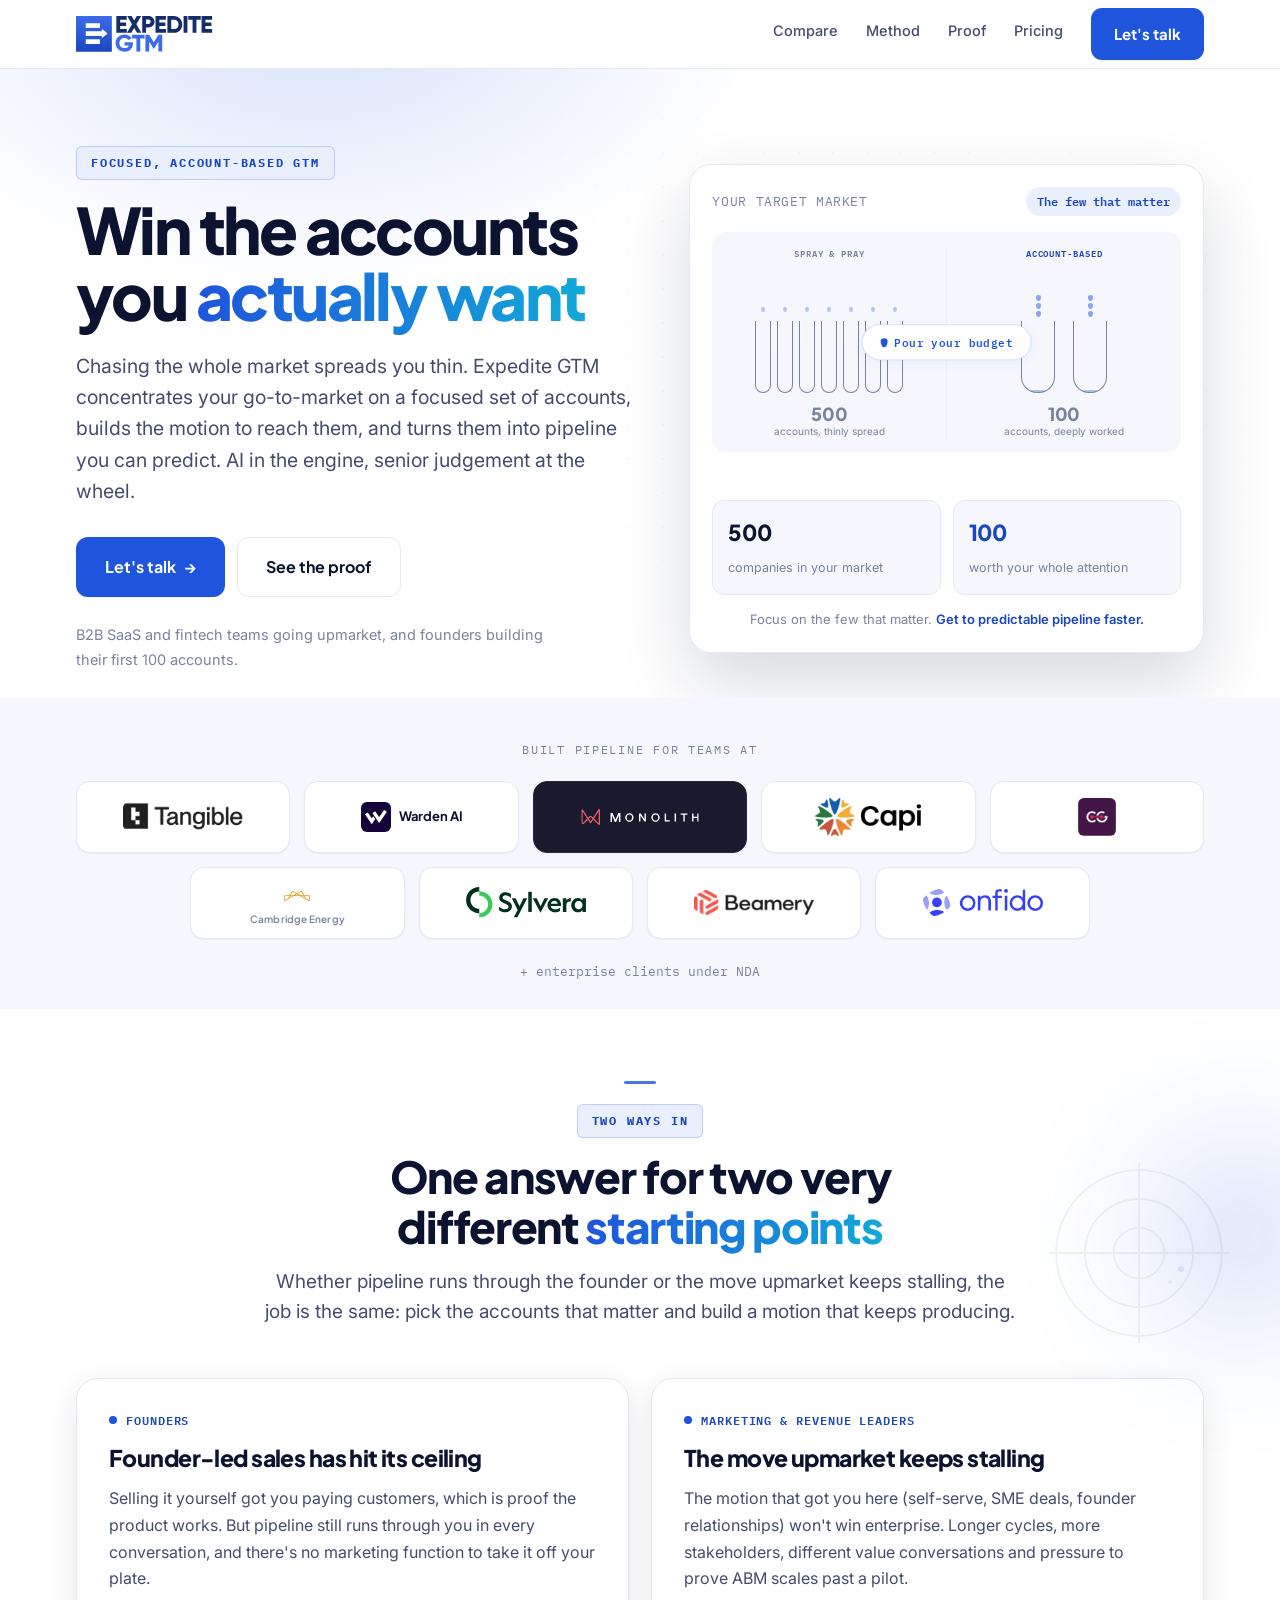
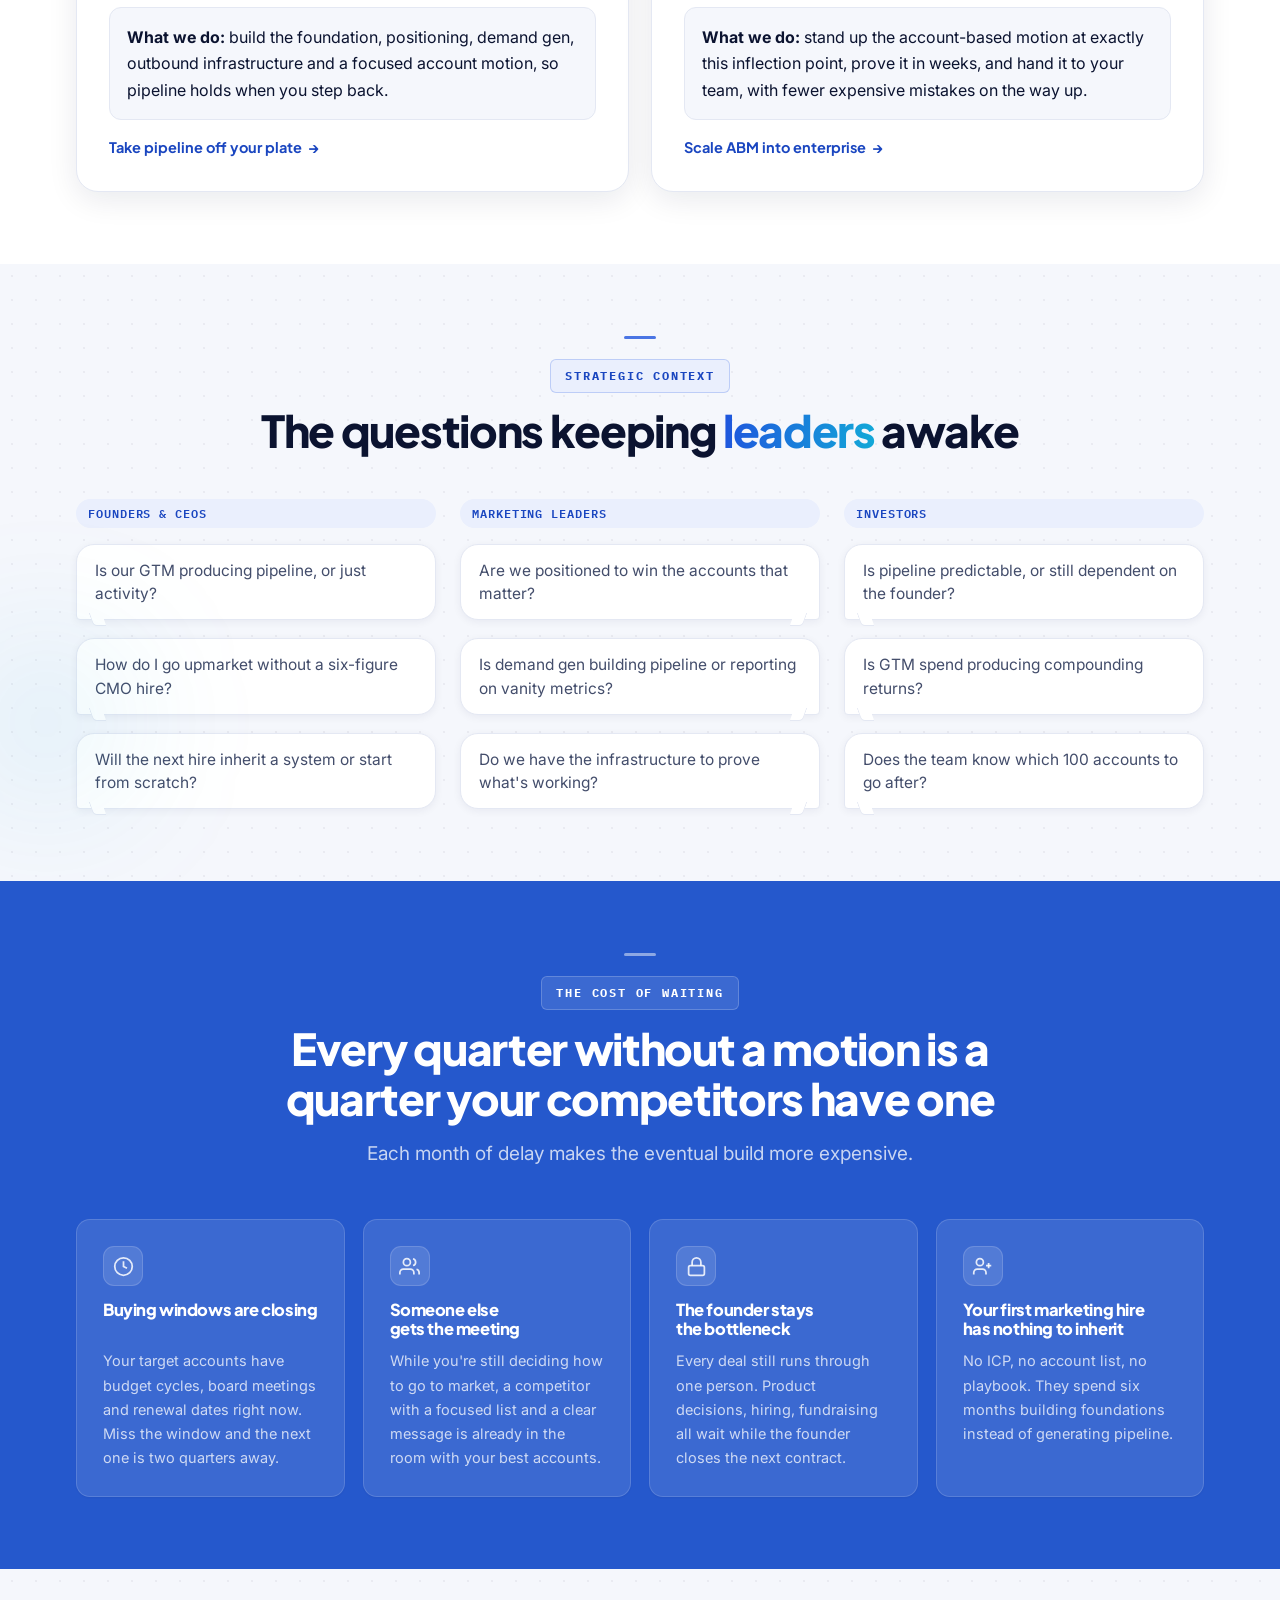
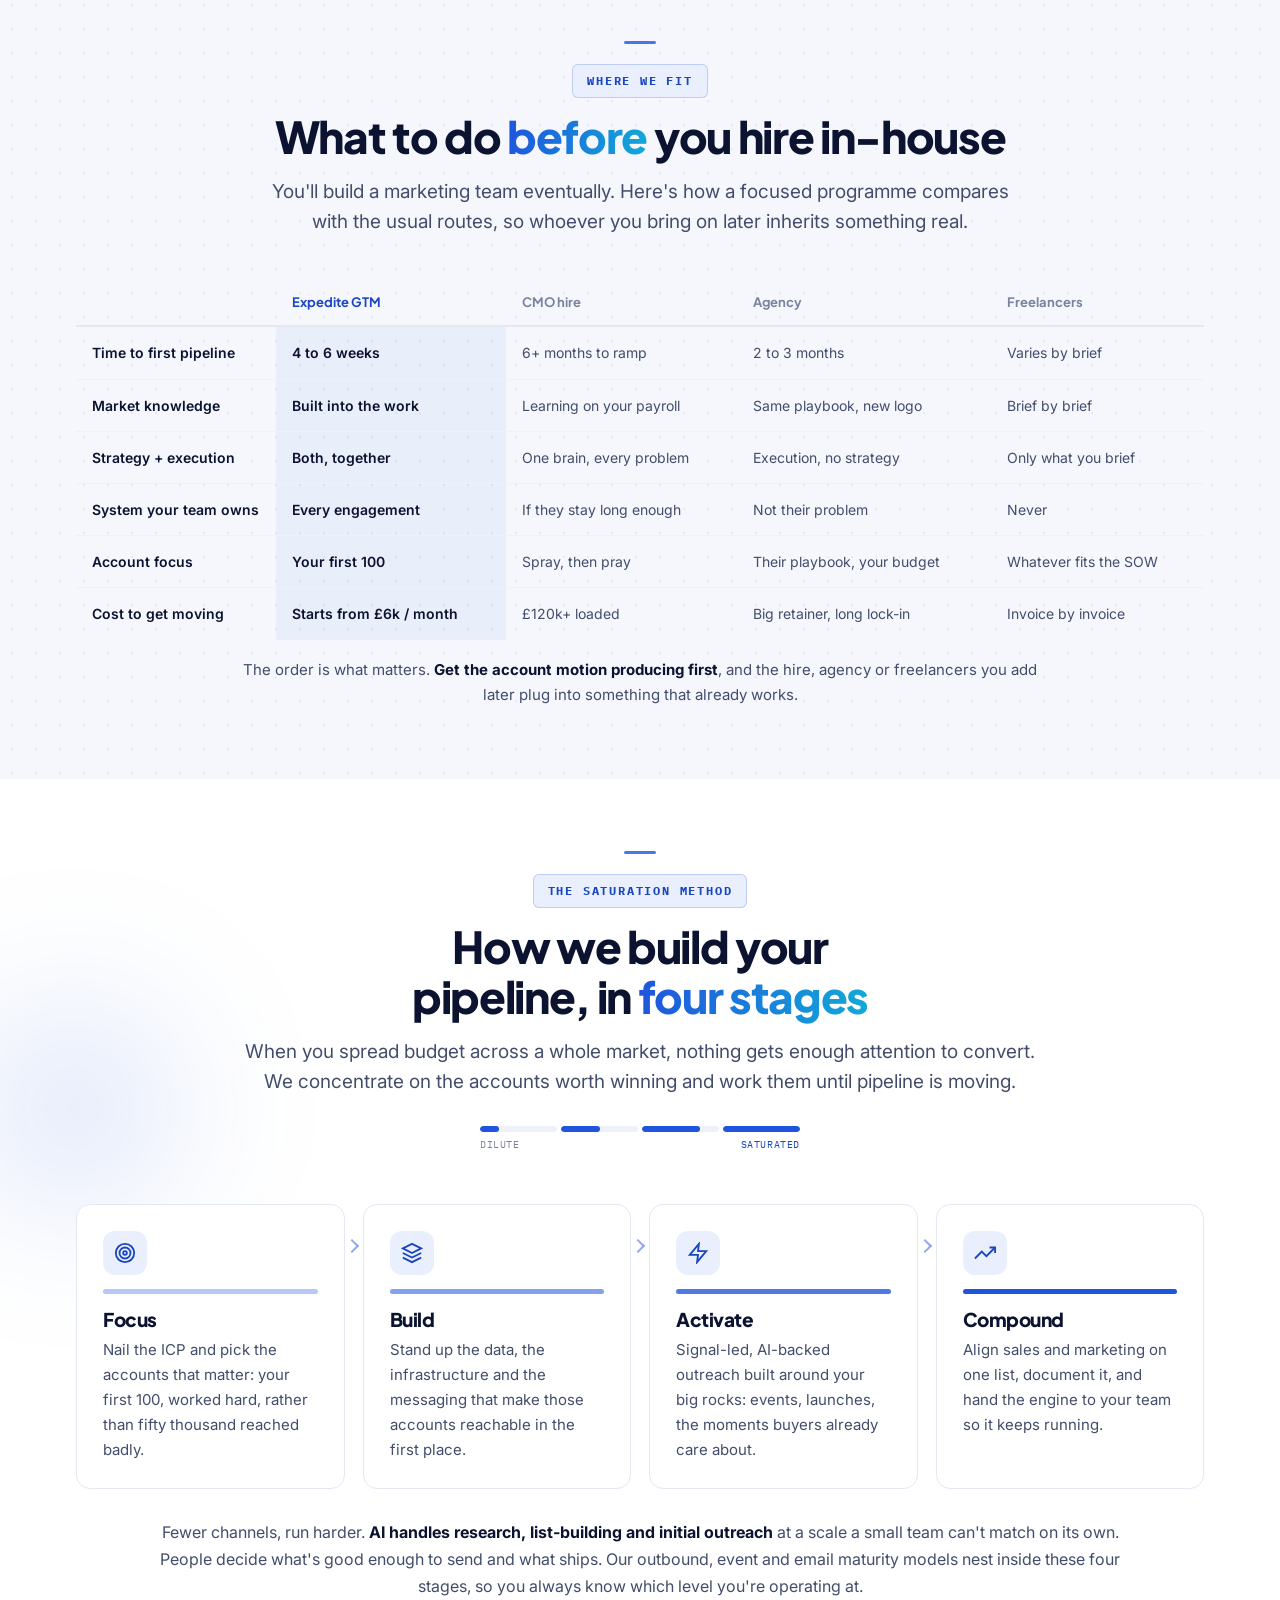
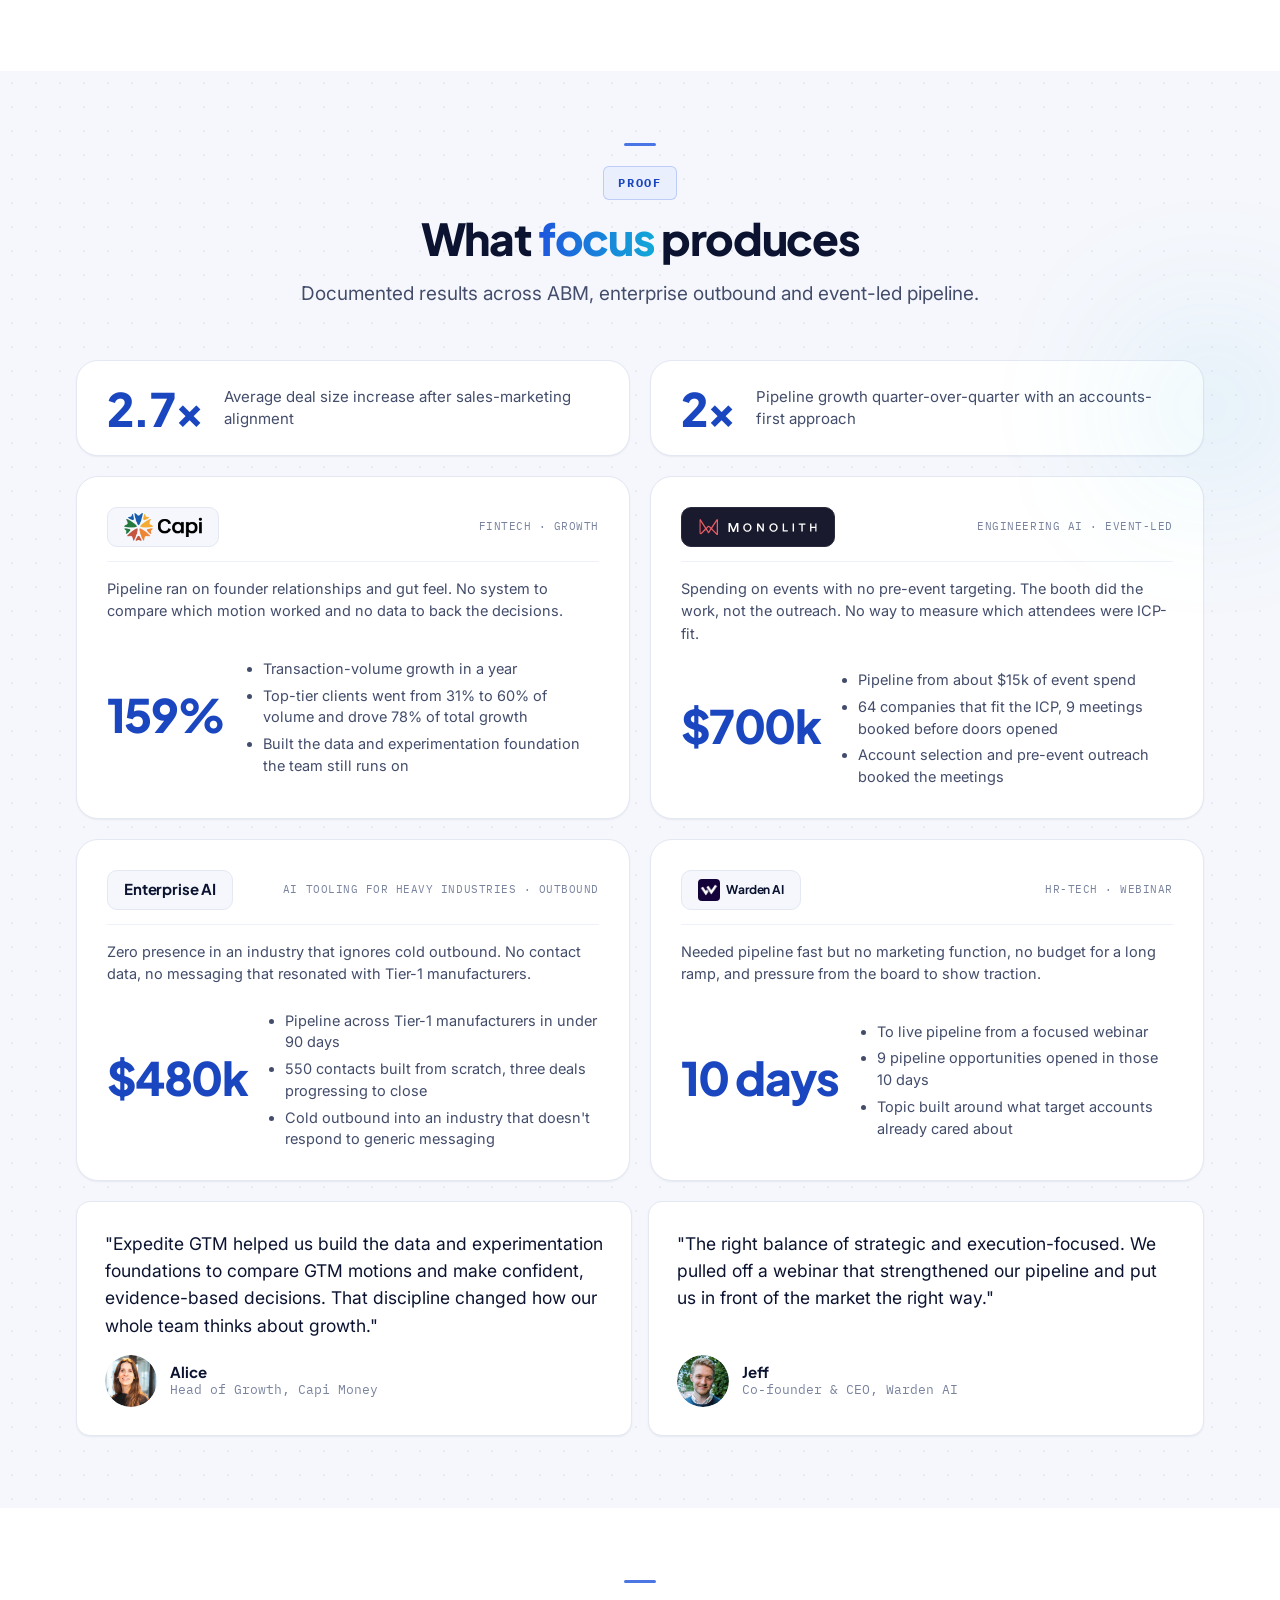
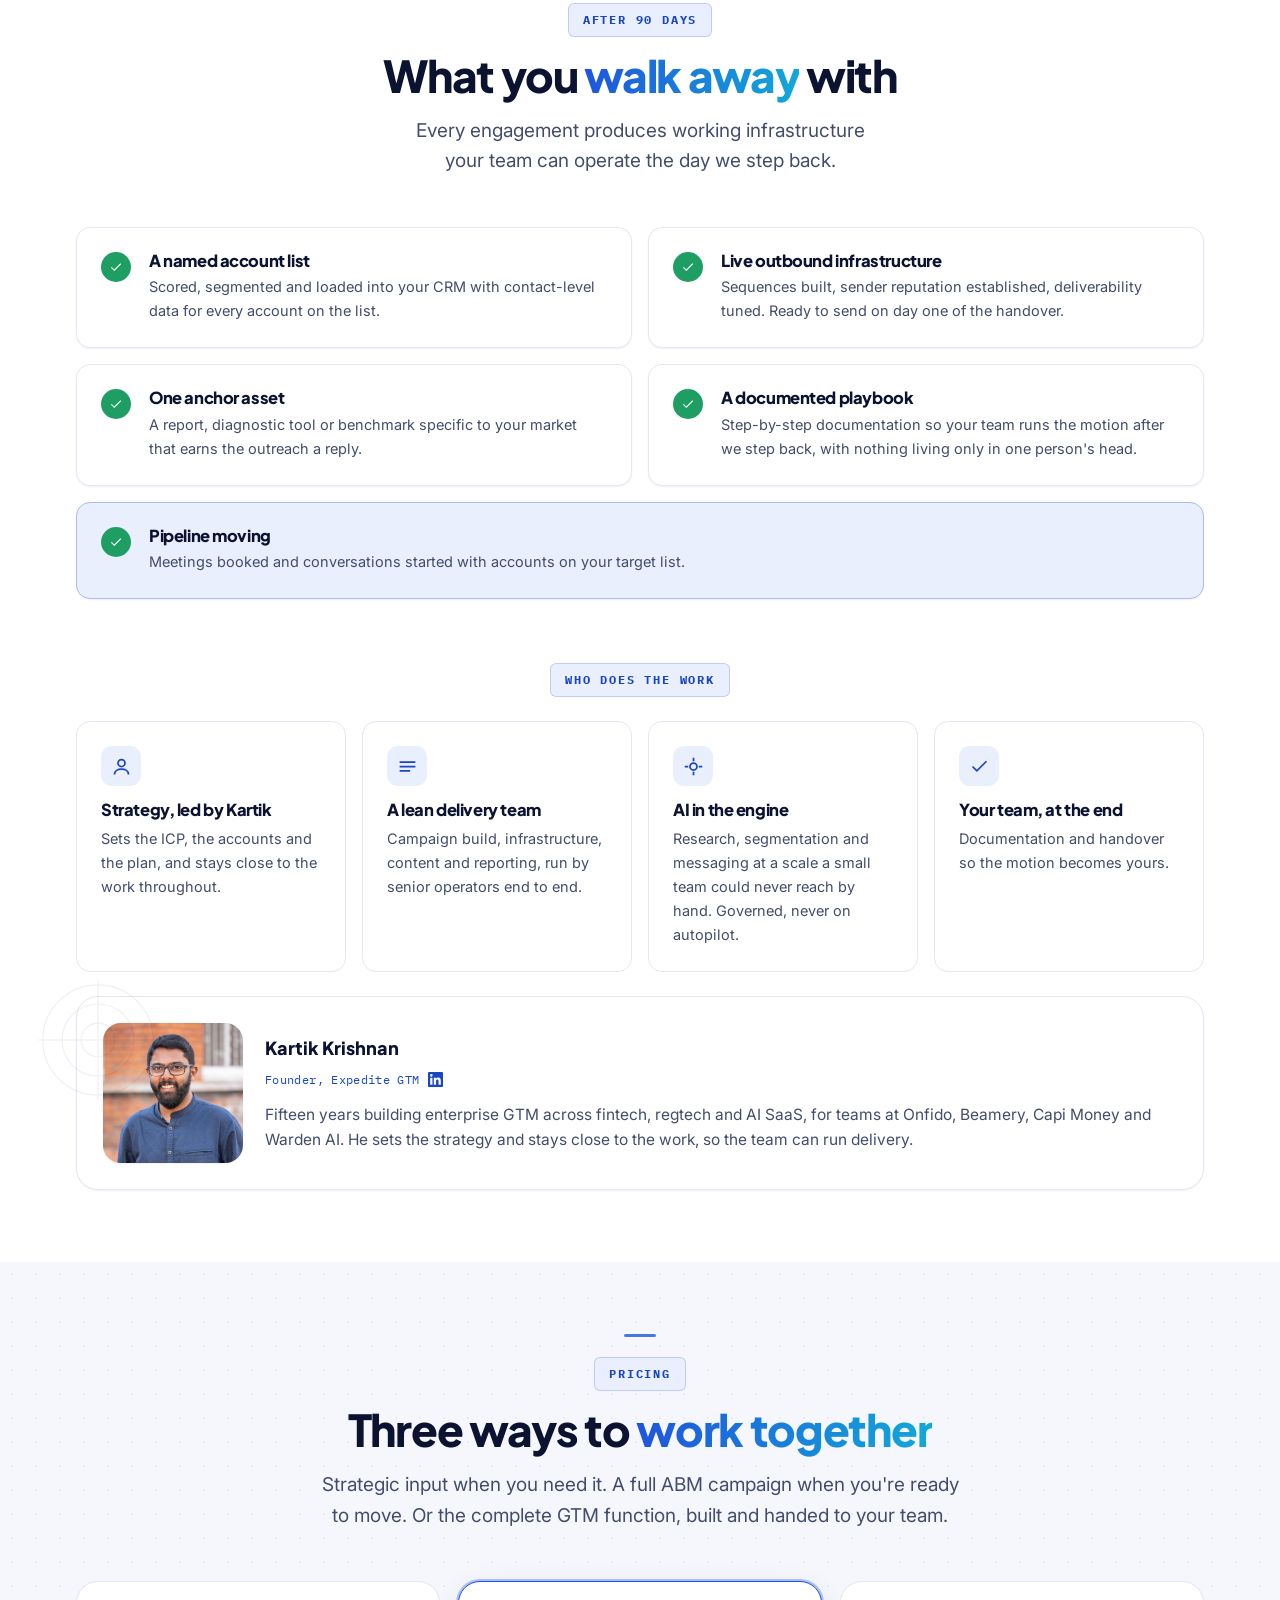
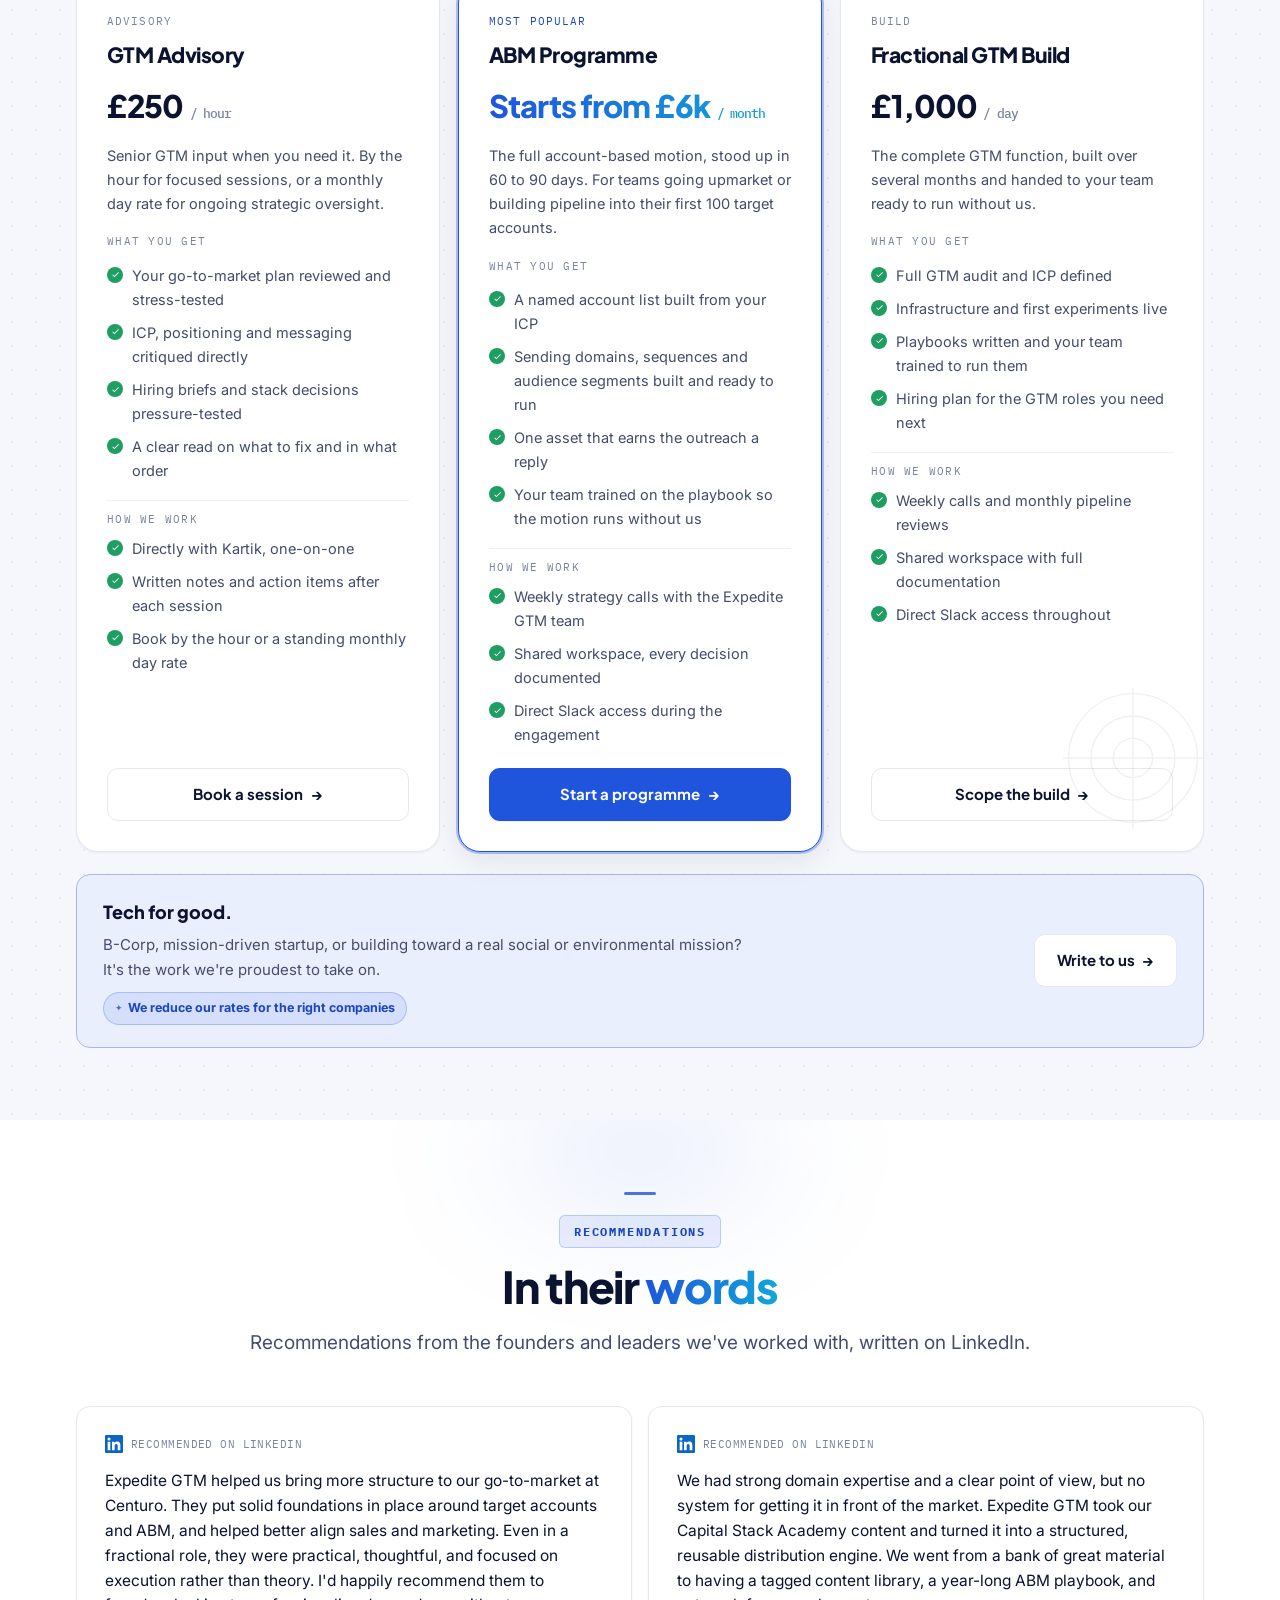
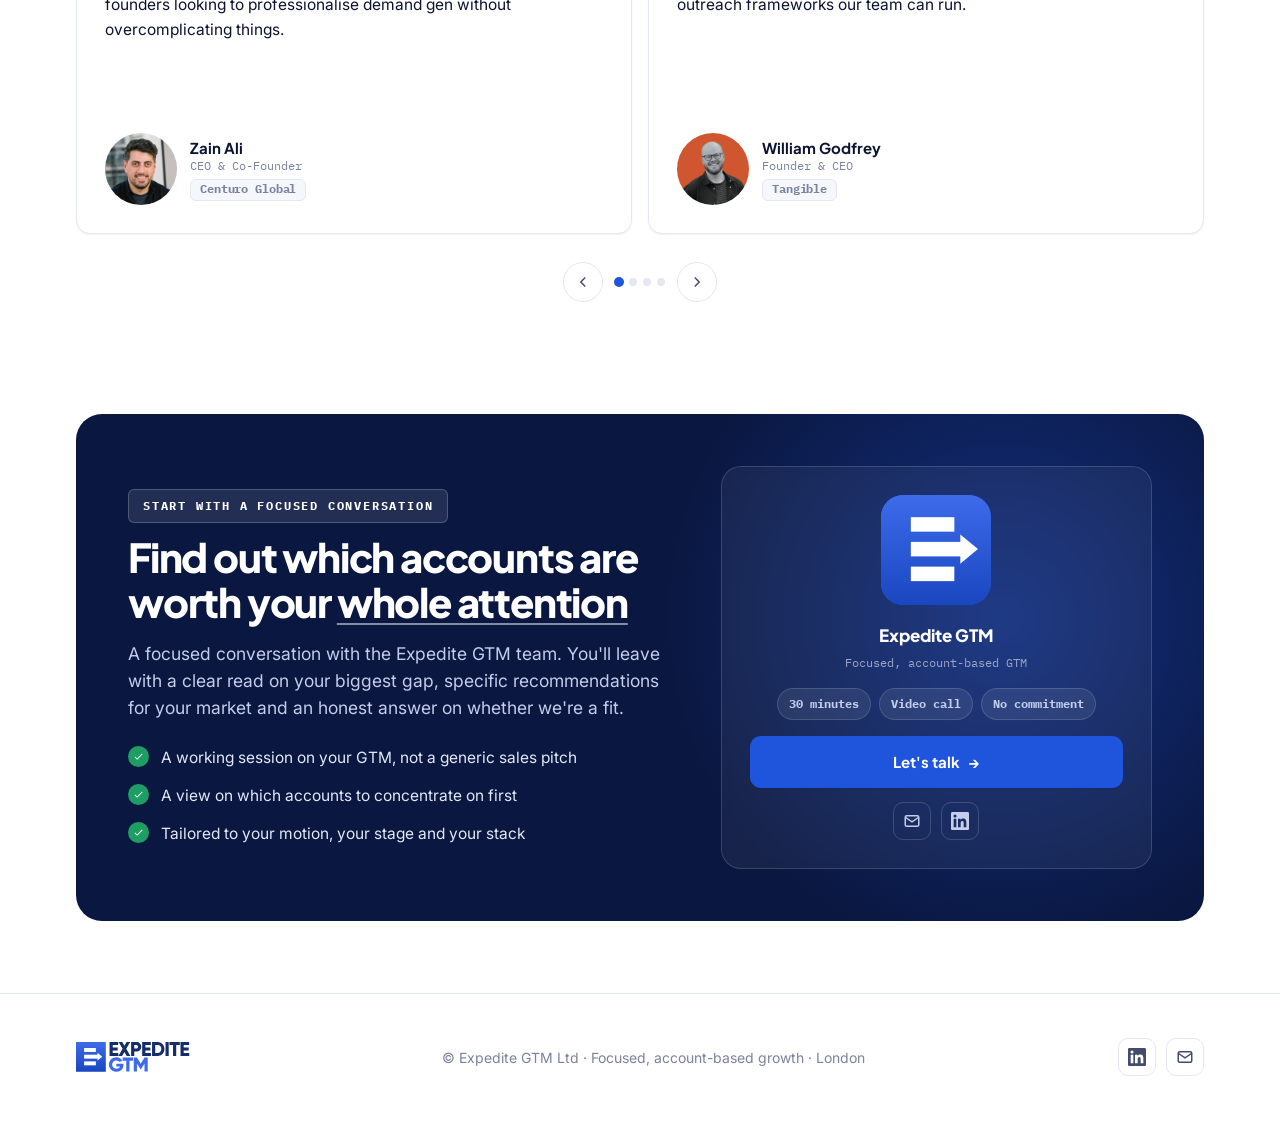
==== commit 94544aff: "Show Onfido's logo in the client strip Replaces the Entrust logo and "Onfido, now Entrust" label wit" ====
--- a/index.html
+++ b/index.html
@@ -583,7 +583,7 @@
         <span class="logo-chip logo-chip-labeled"><img src="images/logos/cambridge-energy.jpeg" alt="Cambridge Energy" loading="lazy"><span class="logo-chip-label">Cambridge Energy</span></span>
         <span class="logo-chip"><img src="images/logos/sylvera.svg" alt="Sylvera" loading="lazy"></span>
         <span class="logo-chip"><img src="images/logos/beamery.webp" alt="Beamery" loading="lazy"></span>
-        <span class="logo-chip logo-chip-labeled"><img src="images/logos/entrust.png" alt="Entrust" loading="lazy"><span class="logo-chip-label">Onfido, now Entrust</span></span>
+        <span class="logo-chip"><img src="images/logos/onfido.png" alt="Onfido" loading="lazy"></span>
       </div>
       <p class="logo-nda">+ enterprise clients under NDA</p>
     </div>
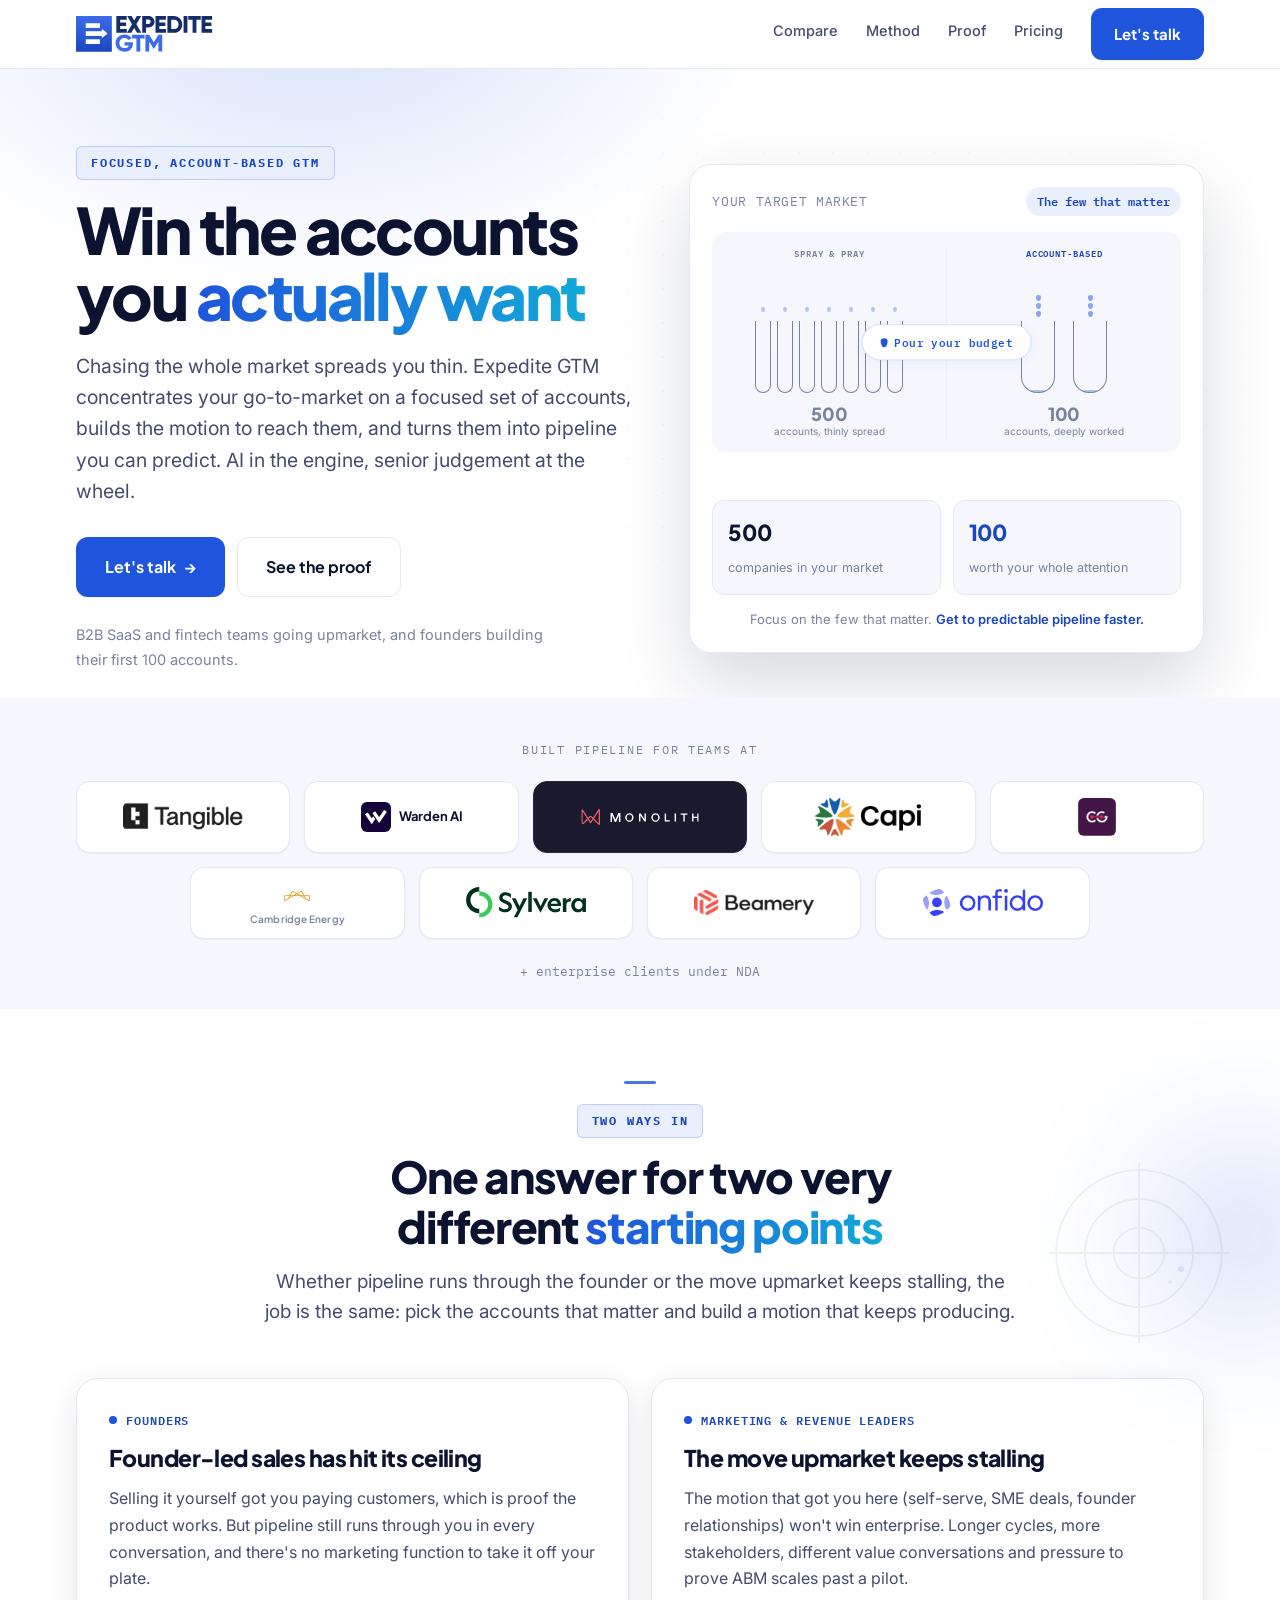
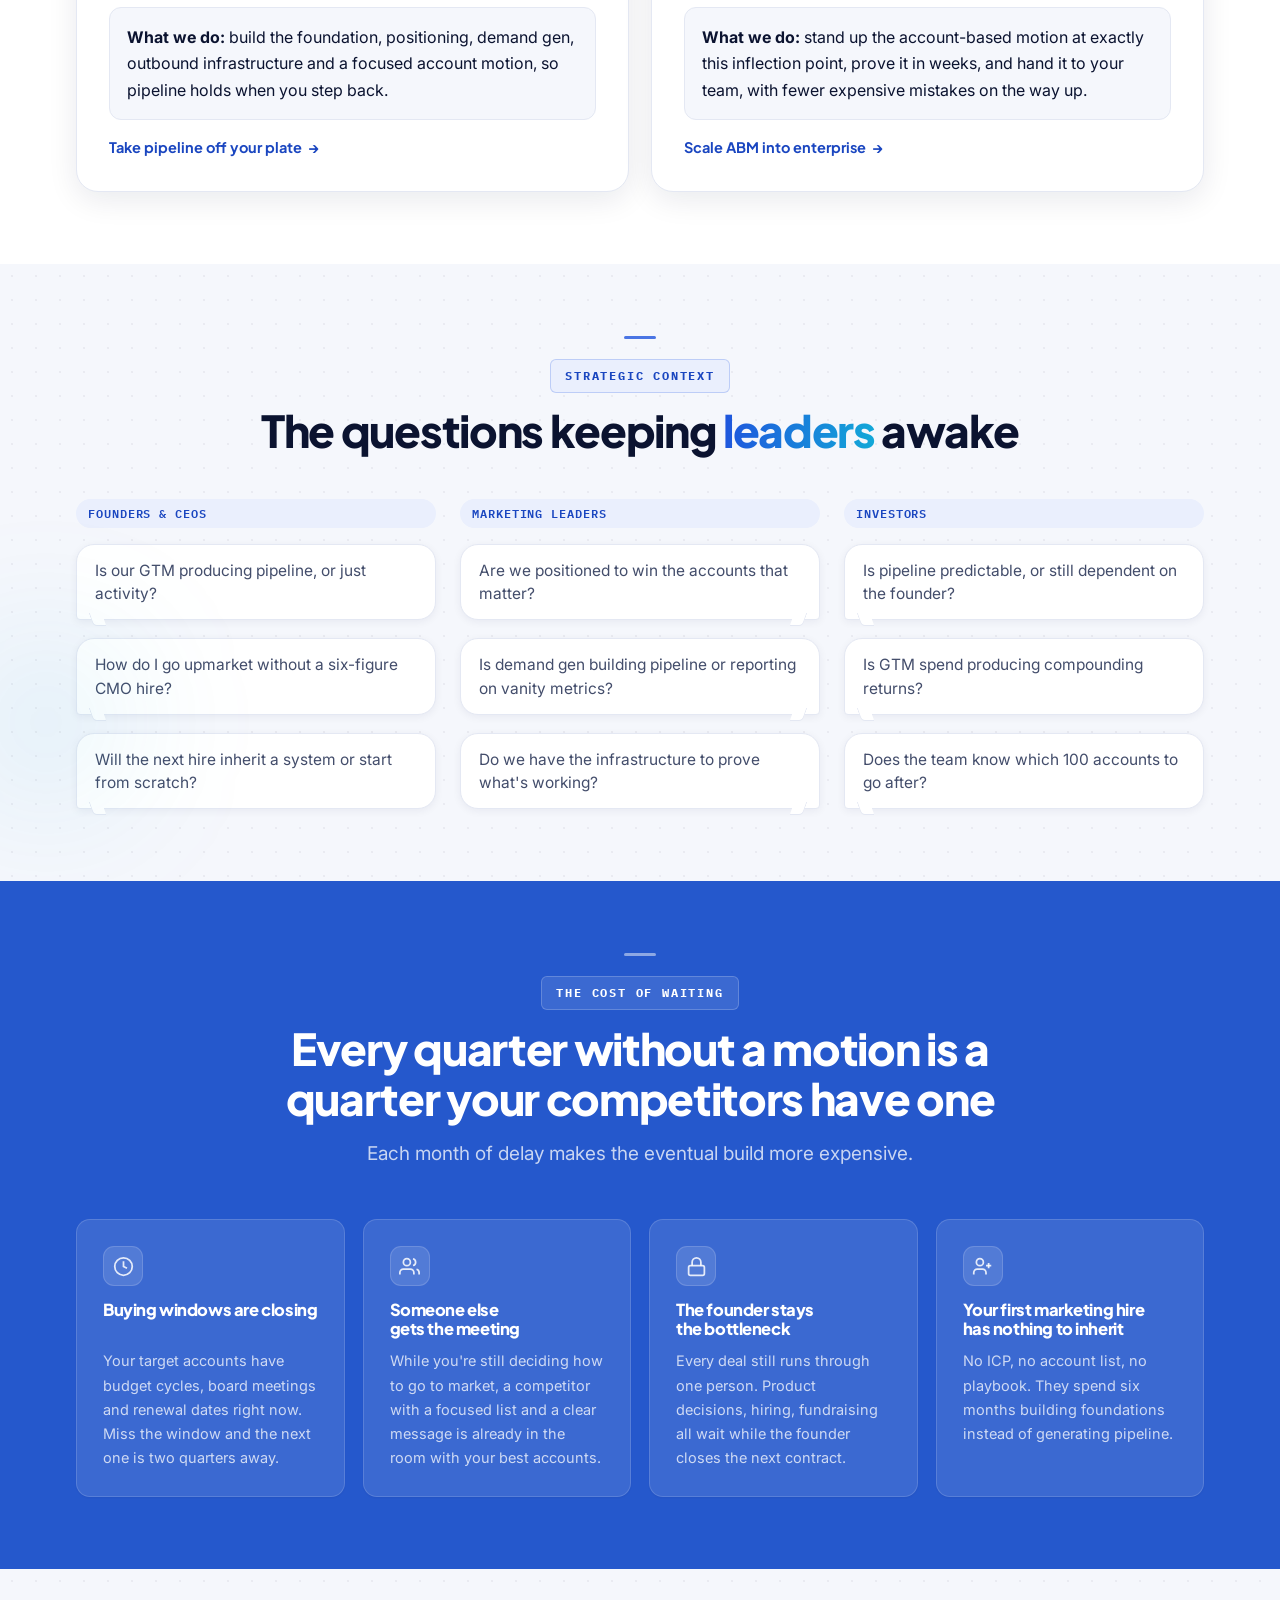
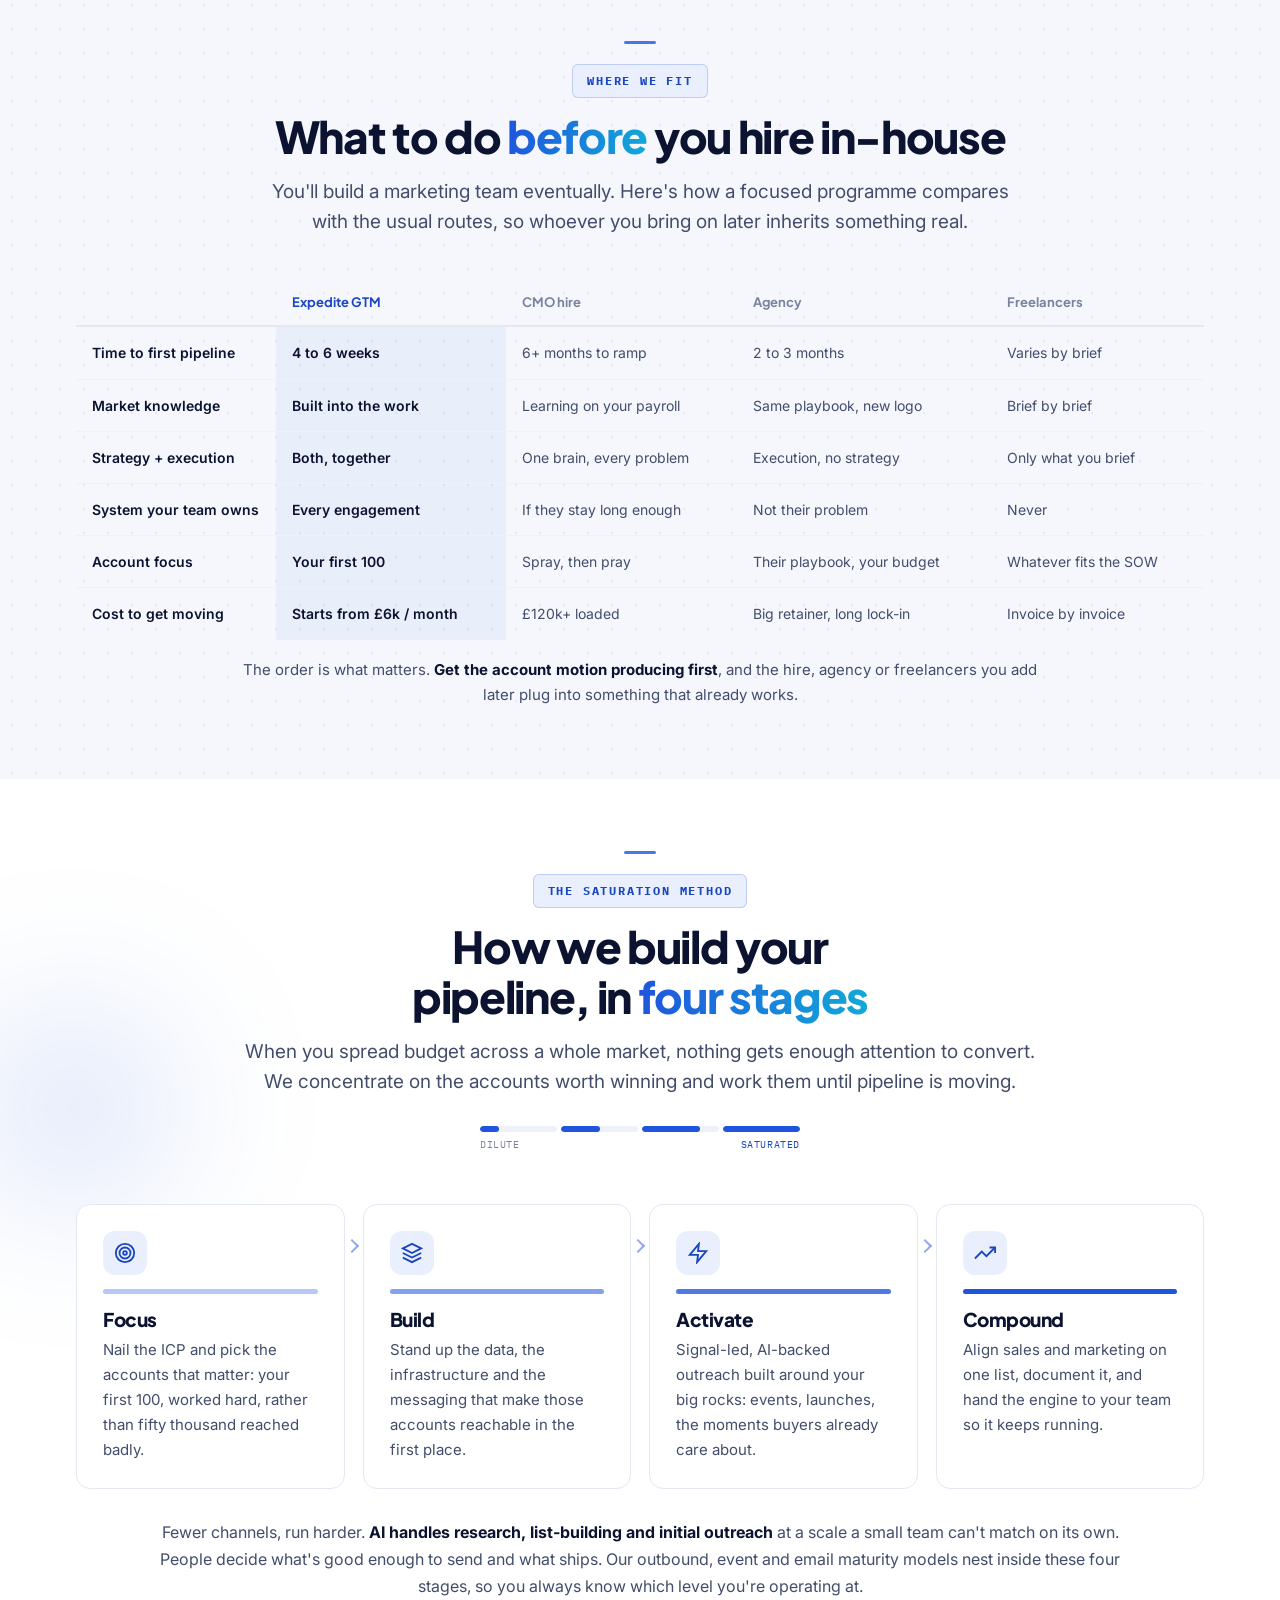
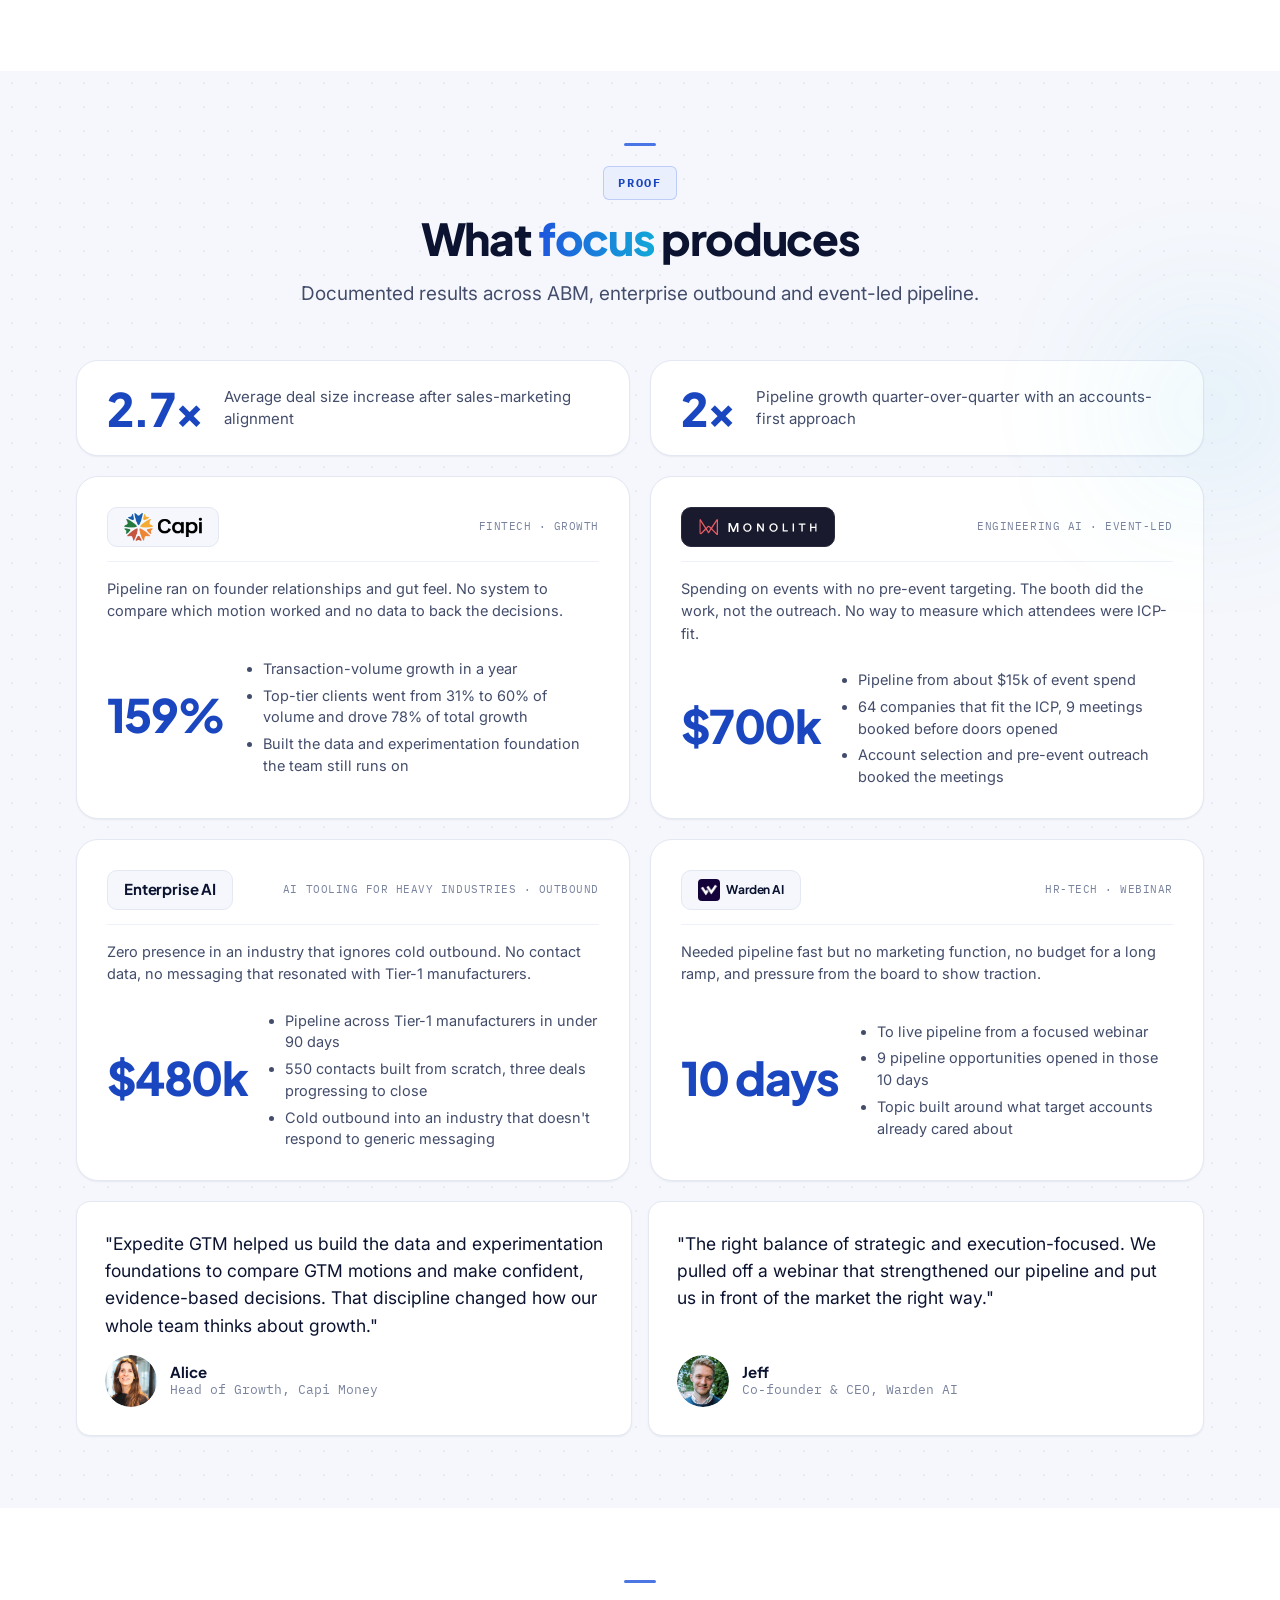
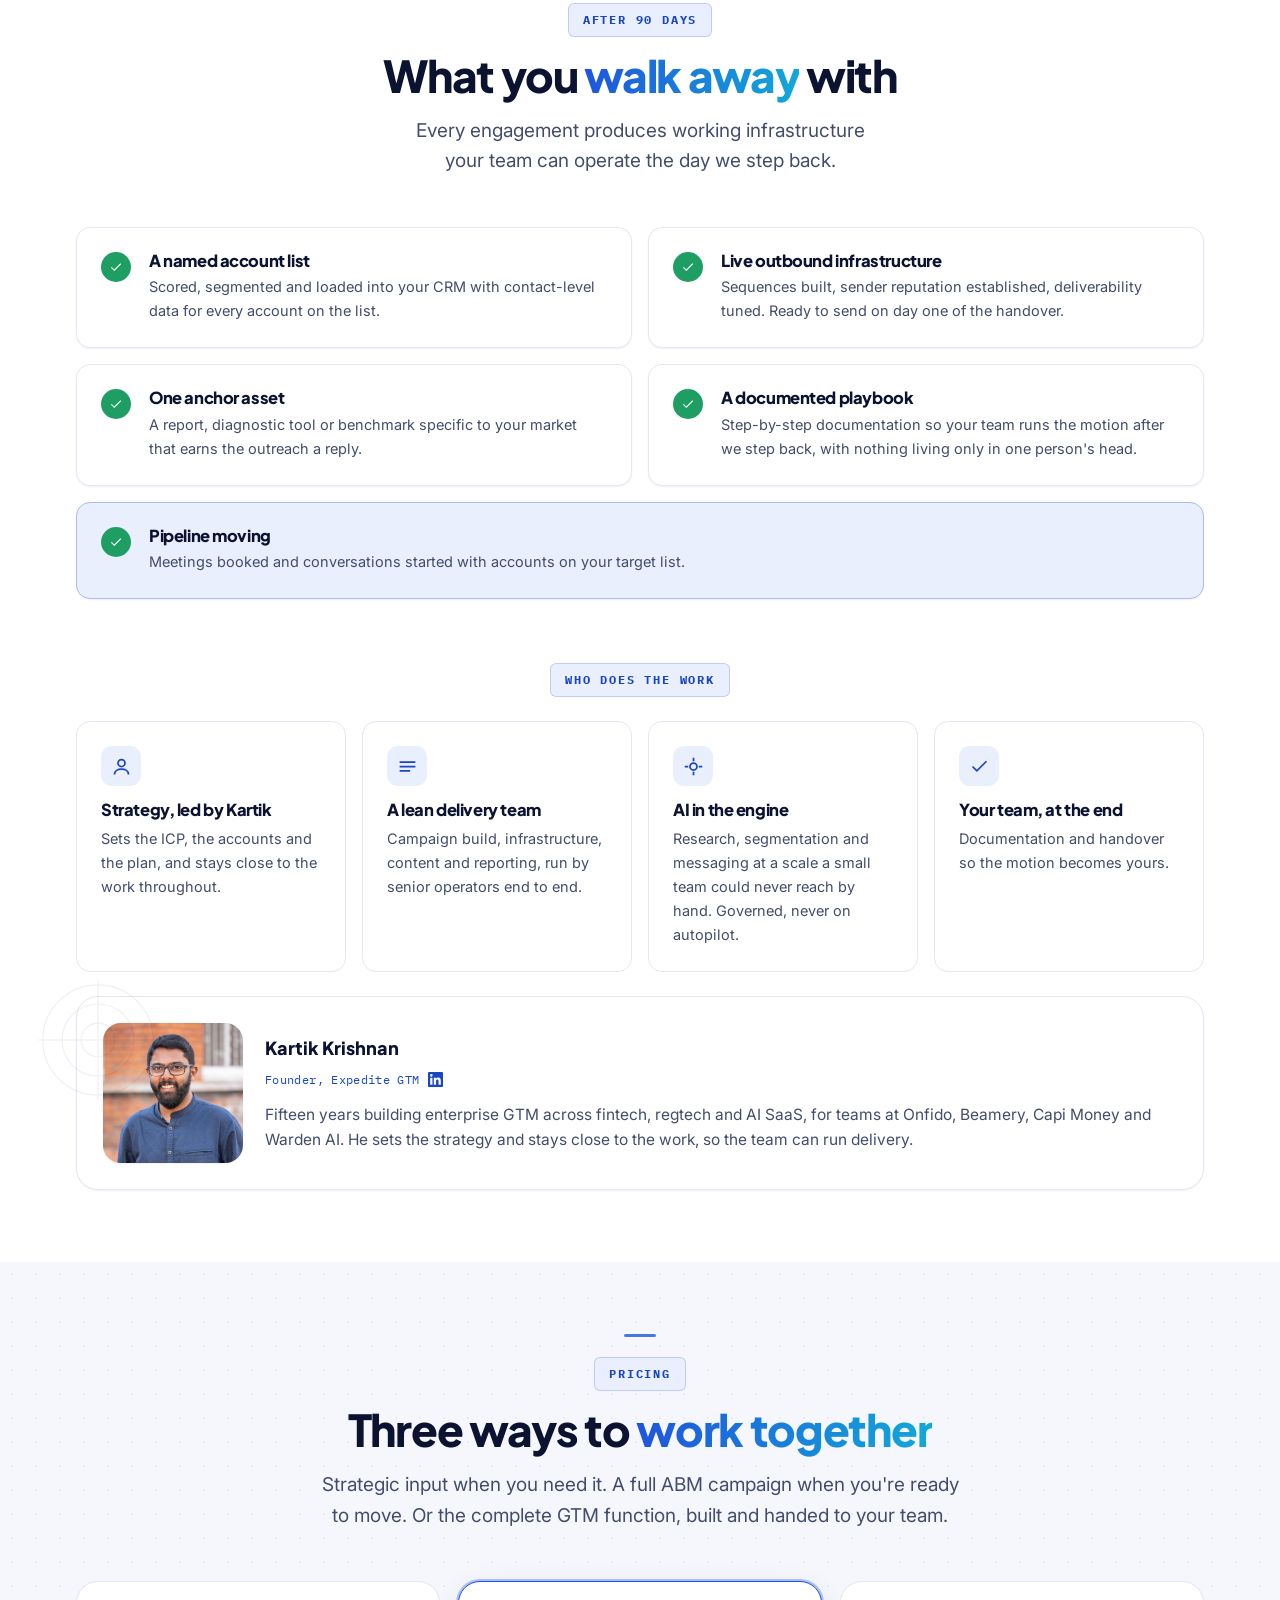
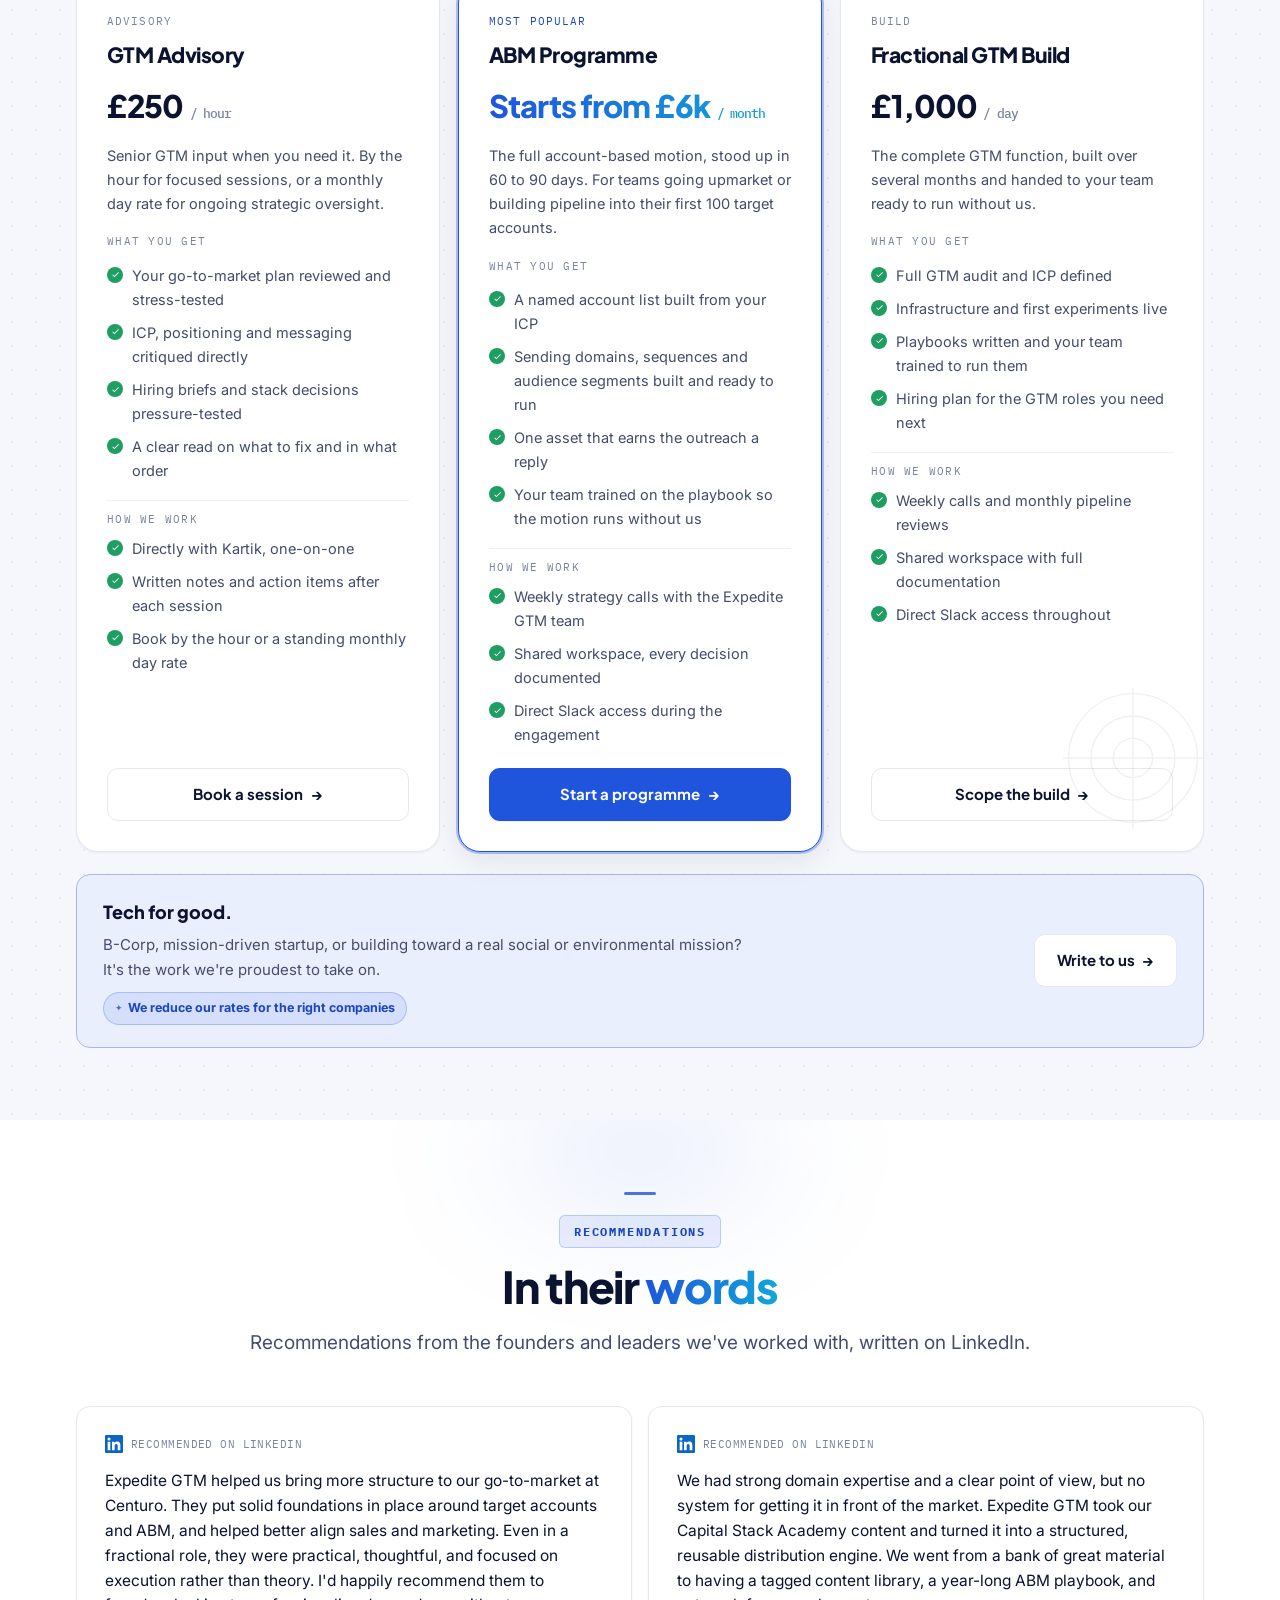
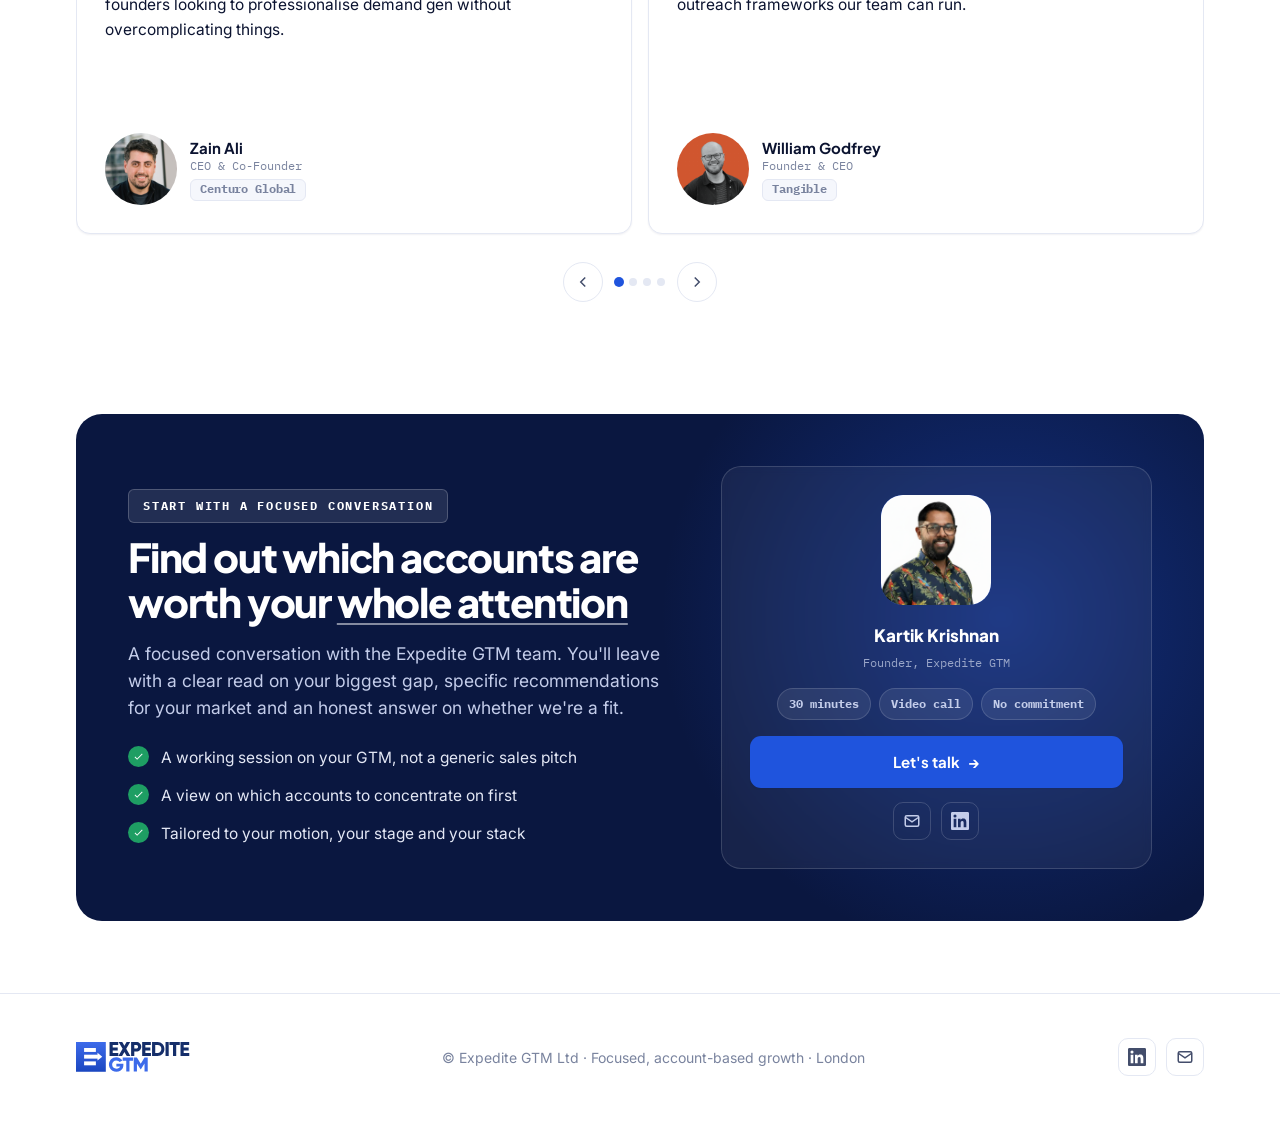
==== commit fe68a118: "Fix last recommendations dot; Kartik's photo back on the CTA card The last slider page holds one car" ====
--- a/index.html
+++ b/index.html
@@ -1131,9 +1131,9 @@
             </ul>
           </div>
           <div class="cta-card">
-            <div class="av"><img src="images/expedite-gtm/icon-default.svg" alt="" style="width:100%;height:100%;object-fit:cover;border-radius:20px"></div>
-            <div class="cn">Expedite GTM</div>
-            <div class="cr">Focused, account-based GTM</div>
+            <div class="av"><img src="images/people/kartik-headshot.png" alt="Kartik Krishnan" style="width:100%;height:100%;object-fit:cover;border-radius:20px"></div>
+            <div class="cn">Kartik Krishnan</div>
+            <div class="cr">Founder, Expedite GTM</div>
             <div class="meta"><span>30 minutes</span><span>Video call</span><span>No commitment</span></div>
             <a class="btn btn-primary" href="https://calendly.com/kartik-expeditegtm/gtm-advisory-call-clone" target="_blank" rel="noopener">Let's talk <span class="arrow" aria-hidden="true">&rarr;</span></a>
             <div class="contact">
@@ -1196,9 +1196,17 @@
 
   function getPages(){return Math.ceil(total/getStep())}
 
+  // The last page can hold a single card that never reaches the left edge,
+  // so being scrolled to the end counts as the last page.
+  function atEnd(){
+    return track.scrollWidth>track.clientWidth+2 &&
+      track.scrollLeft+track.clientWidth>=track.scrollWidth-2;
+  }
+
   function currentPage(){
     const step=getStep();
     if(!cards[0])return 0;
+    if(atEnd())return getPages()-1;
     const trackLeft=track.getBoundingClientRect().left;
     let closest=0;let minDist=Infinity;
     for(let p=0;p<getPages();p++){
@@ -1235,6 +1243,7 @@
     const step=getStep();
     const idx=page*step;
     if(idx>=total)return;
+    if(page===getPages()-1){track.scrollTo({left:track.scrollWidth,behavior:'smooth'});return}
     cards[idx].scrollIntoView({behavior:'smooth',block:'nearest',inline:'start'});
   }
 
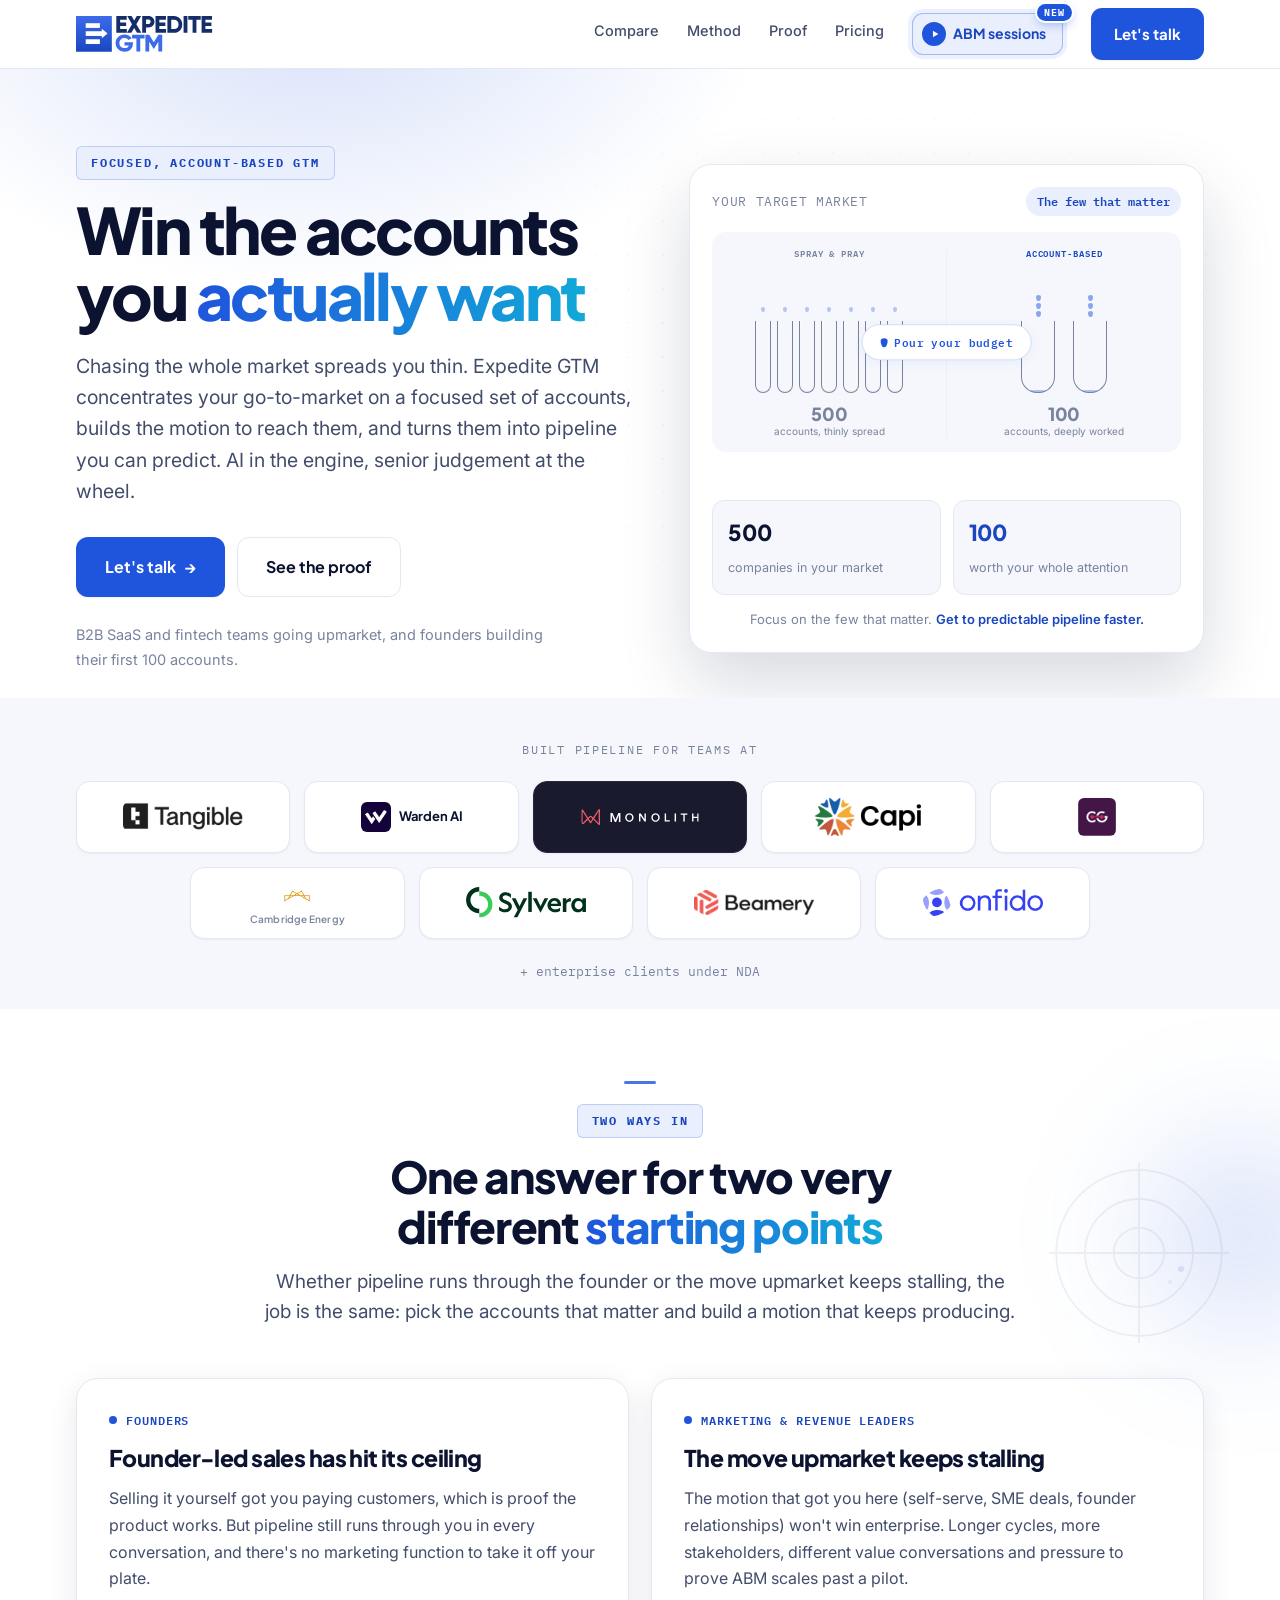
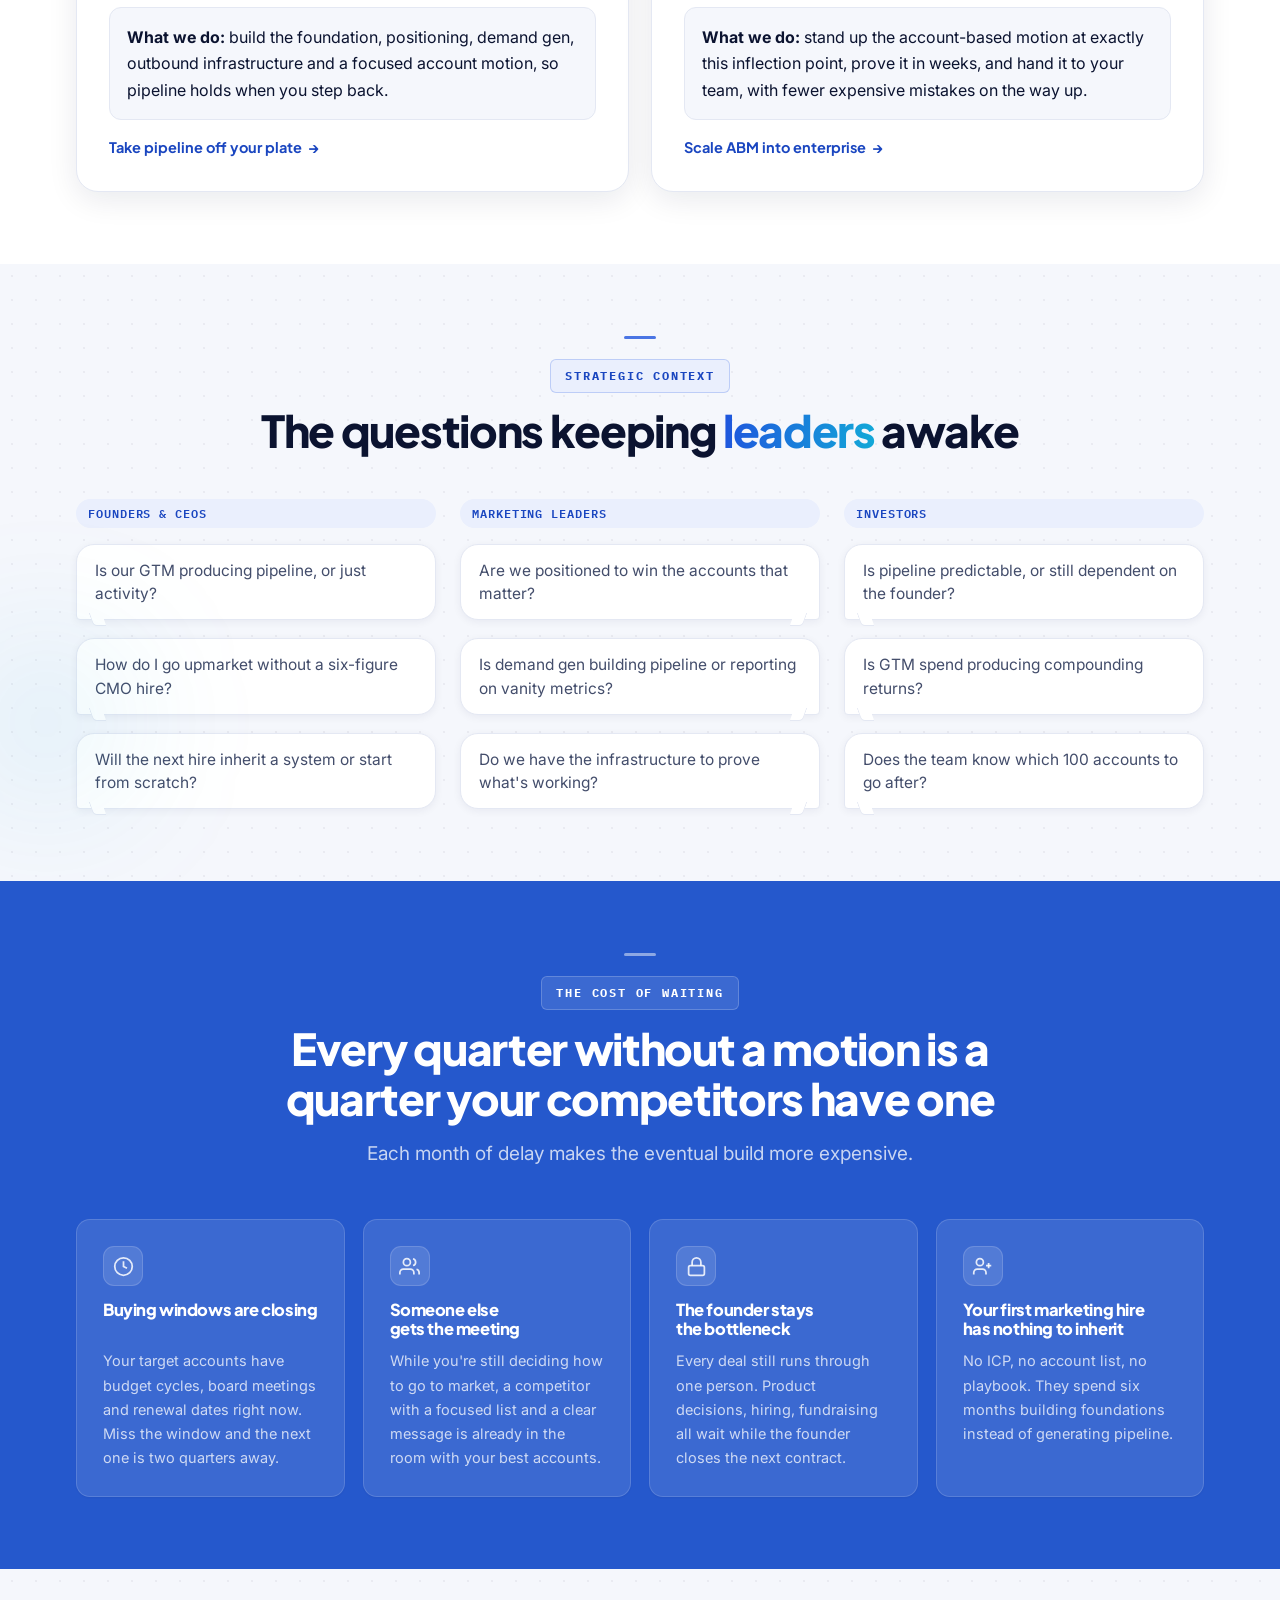
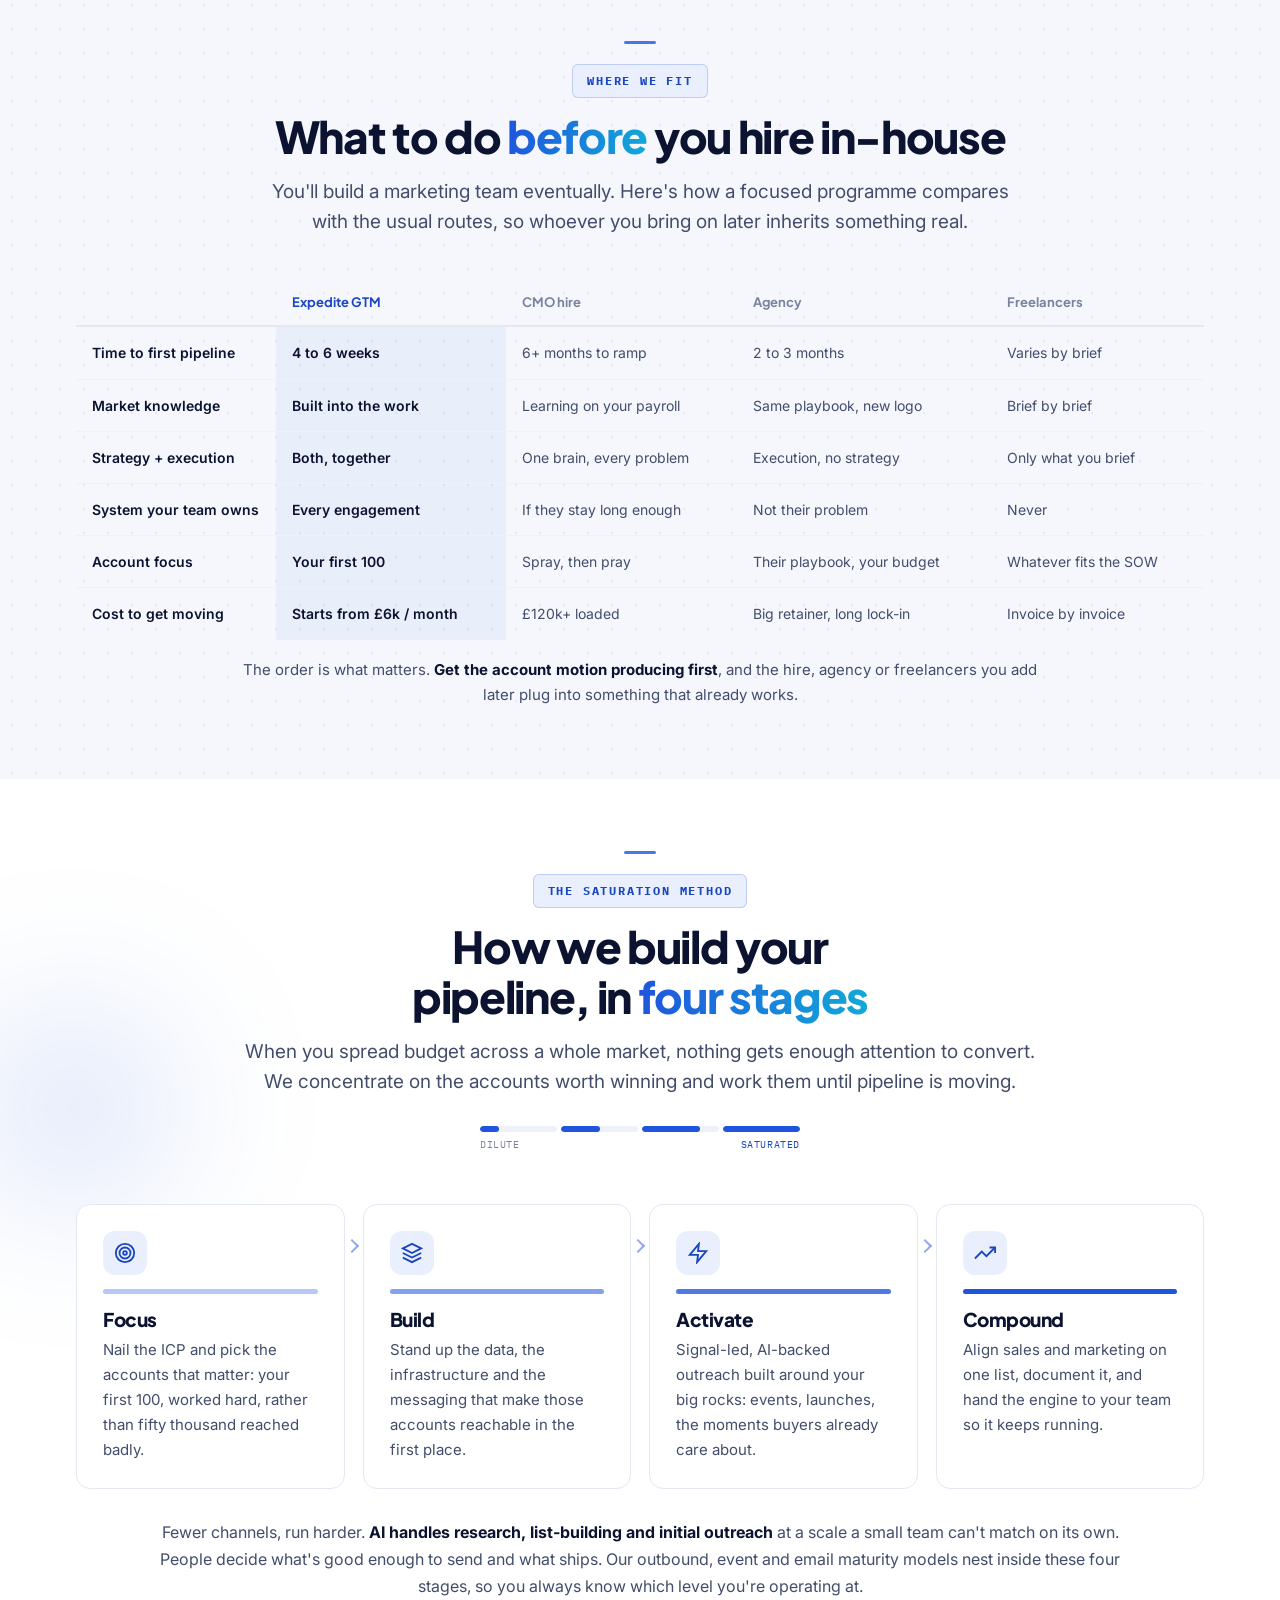
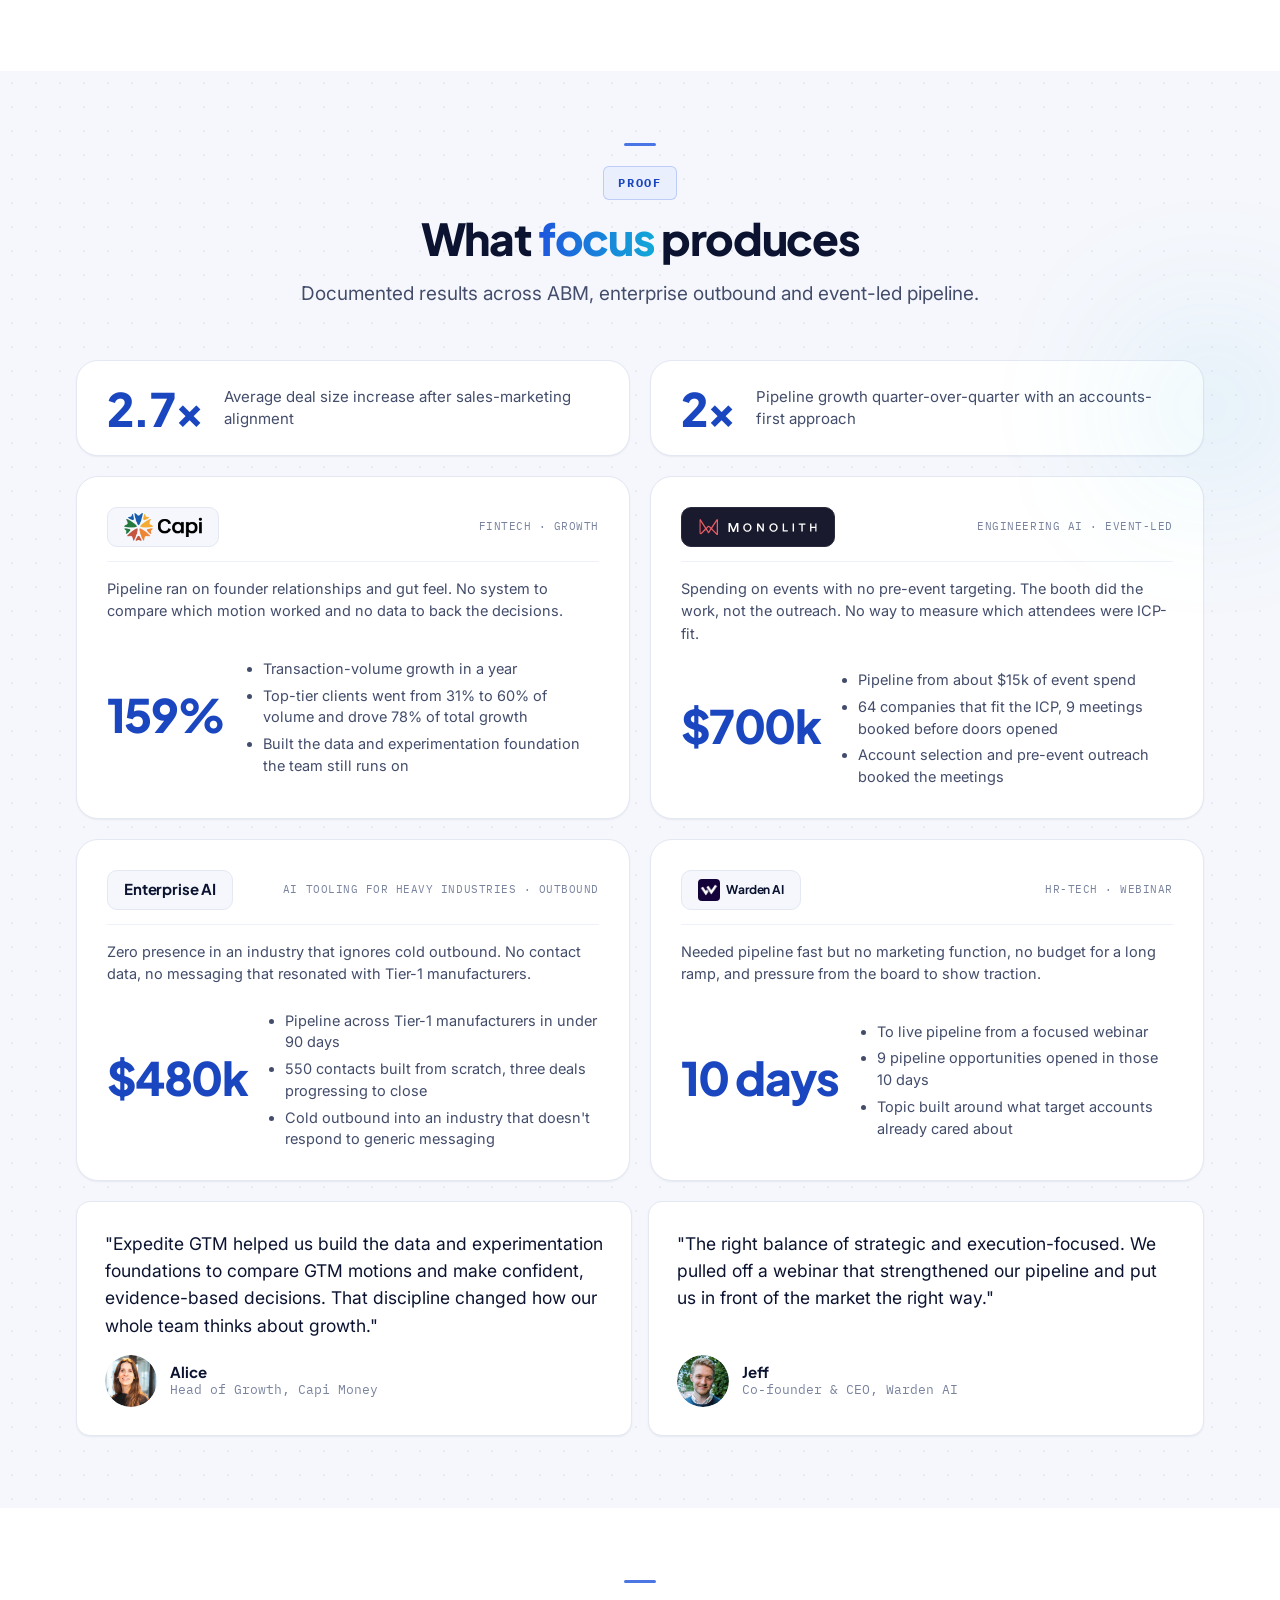
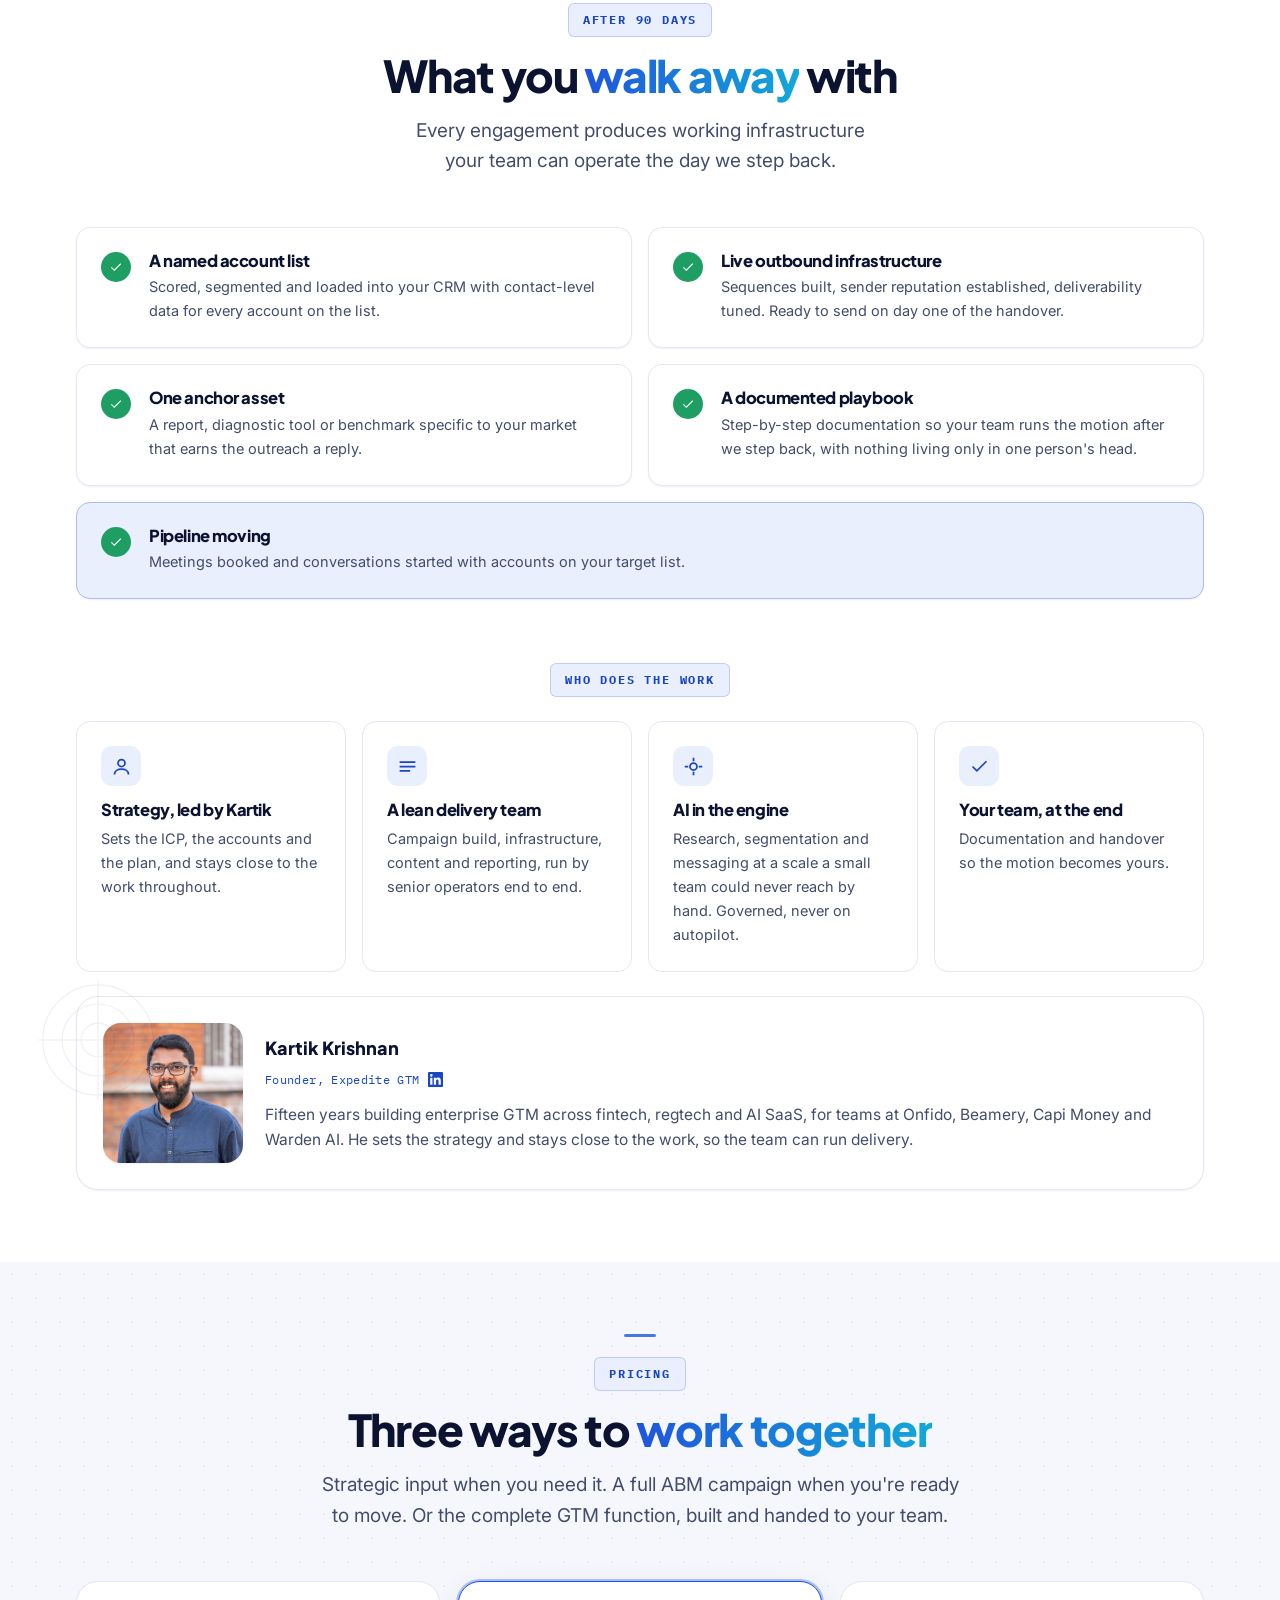
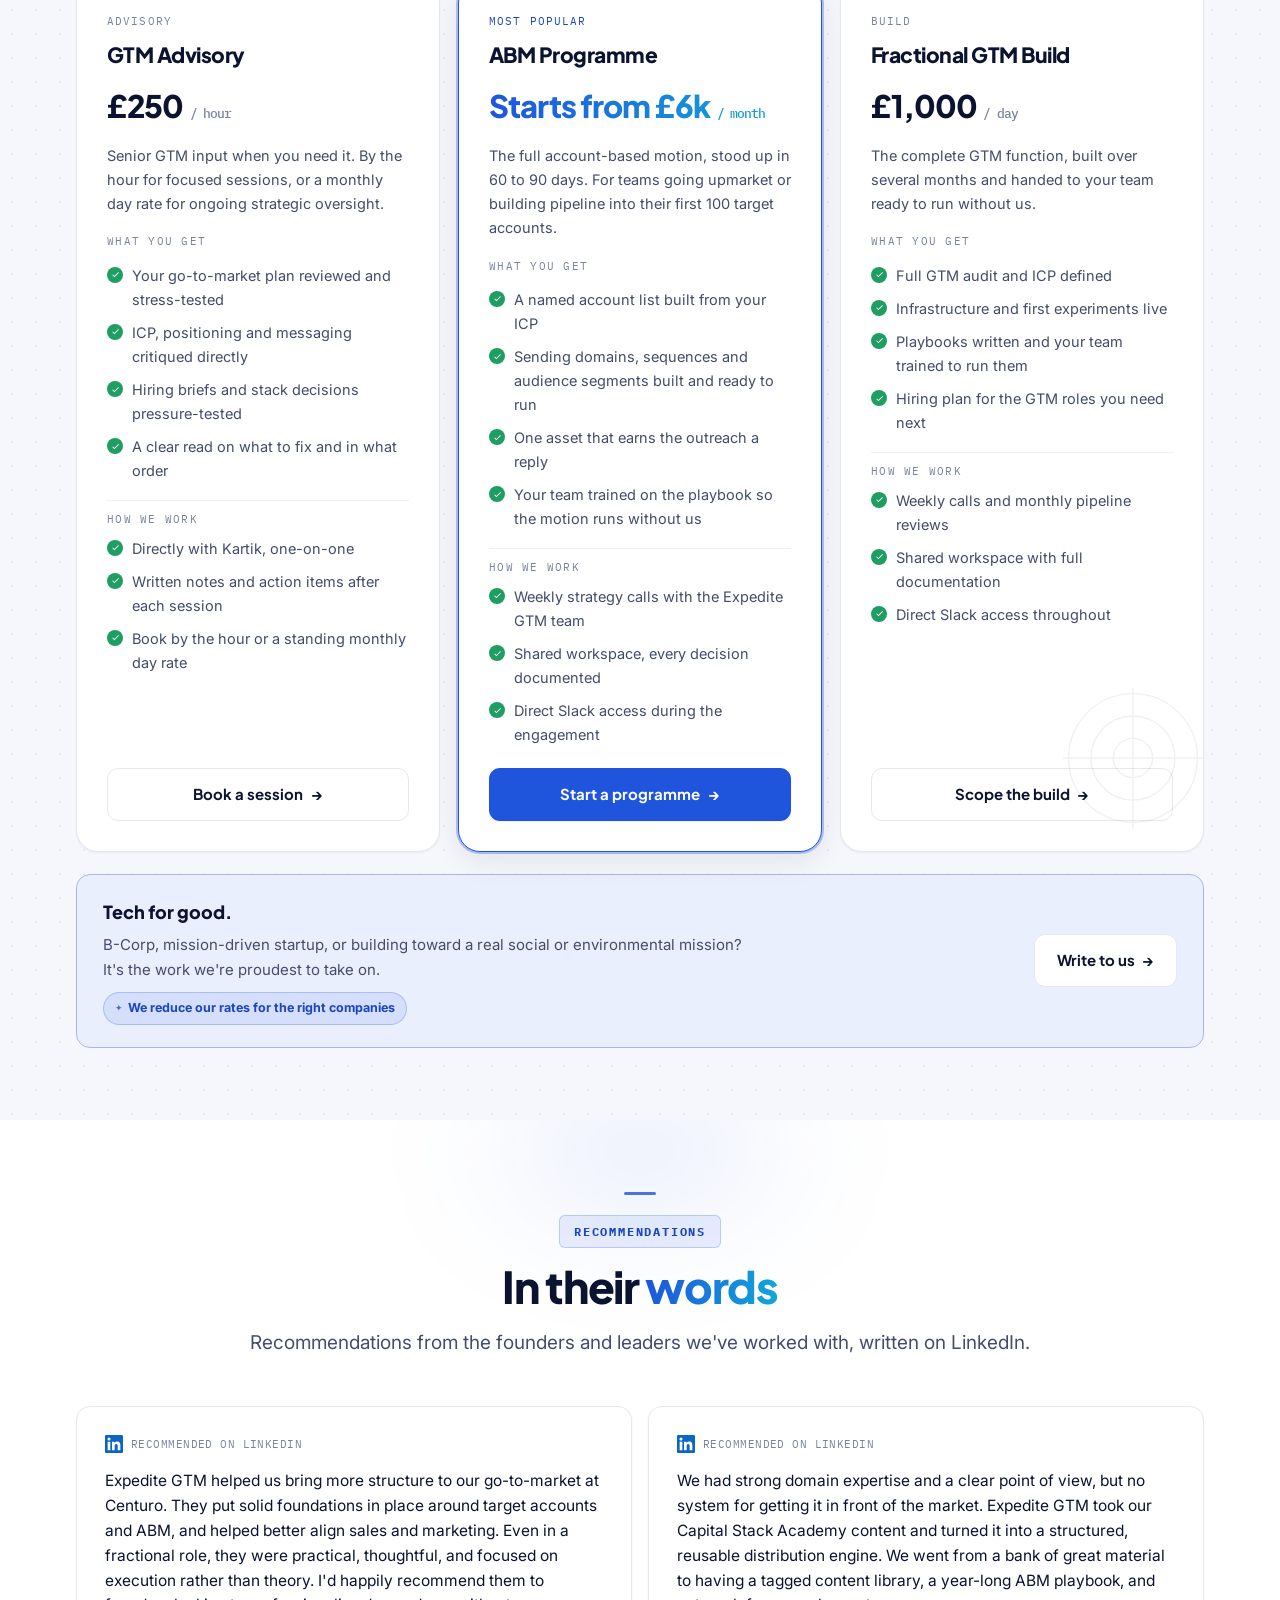
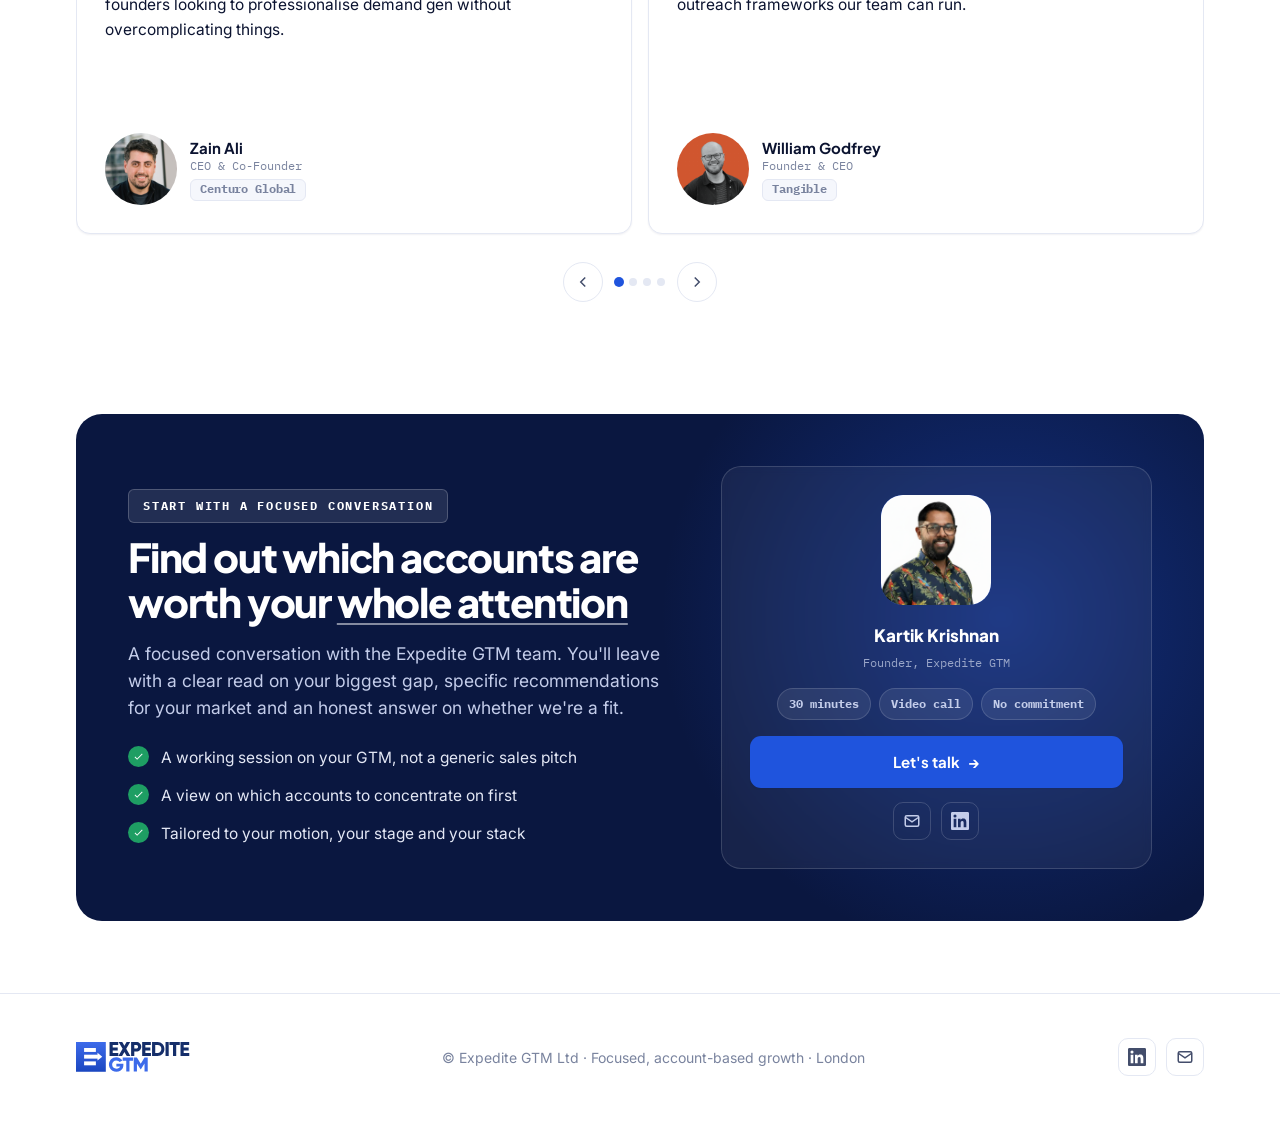
==== commit 1863bd8b: "Launch ABM series page: nav button on homepage, share links, indexable - Homepage nav gets an "ABM s" ====
--- a/index.html
+++ b/index.html
@@ -79,6 +79,15 @@
 .nav-links a:not(.btn){font-size:14.5px;color:var(--ink-soft);font-weight:500;padding-bottom:4px;border-bottom:2px solid transparent;transition:color .2s,border-color .2s}
 .nav-links a:not(.btn):hover{color:var(--ink);border-bottom-color:var(--accent)}
 @media(max-width:880px){.nav-links a:not(.btn){display:none}}
+.nav-new{position:relative;white-space:nowrap;padding:8px 16px 8px 9px;font-size:14px;color:var(--accent-deep);background:var(--accent-tint);border-color:color-mix(in srgb,var(--accent) 35%,transparent);box-shadow:0 0 0 4px color-mix(in srgb,var(--accent) 8%,transparent)}
+.nav-new:hover{border-color:var(--accent);transform:translateY(-1px);box-shadow:0 0 0 4px color-mix(in srgb,var(--accent) 14%,transparent),var(--shadow-sm)}
+.nav-new-ic{width:24px;height:24px;border-radius:50%;background:var(--accent);display:grid;place-items:center;flex:none}
+.nav-new-ic svg{width:10px;height:10px;fill:#fff;margin-left:1px}
+.new-tag{position:absolute;top:-10px;right:-10px;font-family:"IBM Plex Mono",monospace;font-size:9.5px;font-weight:700;letter-spacing:.1em;line-height:1;text-transform:uppercase;color:#fff;background:var(--accent);padding:4px 7px;border-radius:999px;box-shadow:0 0 0 2px var(--bg),0 4px 10px color-mix(in srgb,var(--accent) 35%,transparent);animation:newFloat 2.4s ease-in-out infinite}
+@keyframes newFloat{0%,100%{transform:translateY(0)}50%{transform:translateY(-3px)}}
+@media(prefers-reduced-motion:reduce){.new-tag{animation:none}}
+@media(max-width:560px){.nav-links{gap:12px}.nav-new{padding:7px 11px;font-size:13px}.nav-new-ic{display:none}.new-tag{right:-7px}.nav-links .btn-primary{padding:9px 14px;font-size:14px}}
+@media(max-width:380px){.brand img{height:30px!important}.nav-links{gap:10px}.nav-new{padding:7px 9px;font-size:12.5px}.nav-links .btn-primary{padding:9px 12px;font-size:13.5px}}
 
 .hero{padding:78px 0 26px;position:relative;overflow:hidden}
 .hero::before{content:"";position:absolute;inset:-45% 25% 35% -12%;background:radial-gradient(58% 58% at 42% 32%,color-mix(in srgb,var(--accent) 18%,transparent),transparent 70%);pointer-events:none;z-index:0;animation:heroGlow 6s ease-in-out infinite alternate}
@@ -491,7 +500,8 @@
       <a href="#method">Method</a>
       <a href="#proof">Proof</a>
       <a href="#pricing">Pricing</a>
-<a class="btn btn-primary" href="https://calendly.com/kartik-expeditegtm/gtm-advisory-call-clone" target="_blank" rel="noopener">Let's talk</a>
+<a class="btn nav-new" href="/abm-sessions/"><span class="nav-new-ic" aria-hidden="true"><svg viewBox="0 0 24 24"><polygon points="7,4 20,12 7,20"/></svg></span>ABM sessions<span class="new-tag">New</span></a>
+      <a class="btn btn-primary" href="https://calendly.com/kartik-expeditegtm/gtm-advisory-call-clone" target="_blank" rel="noopener">Let's talk</a>
     </nav>
   </div>
 </header>
@@ -1319,6 +1329,14 @@
   });
 });
 
+// 4b. ABM series page clicks
+document.querySelectorAll('a[href^="/abm-sessions"]').forEach(function(a){
+  a.addEventListener('click',function(){
+    var sec=this.closest('section');
+    gtag('event','abm_series_click',{link_location:this.closest('header')?'nav':(sec&&sec.id?sec.id:'footer')});
+  });
+});
+
 // 5. Testimonial slider navigation
 (function(){
   var prev=document.getElementById('sliderPrev');
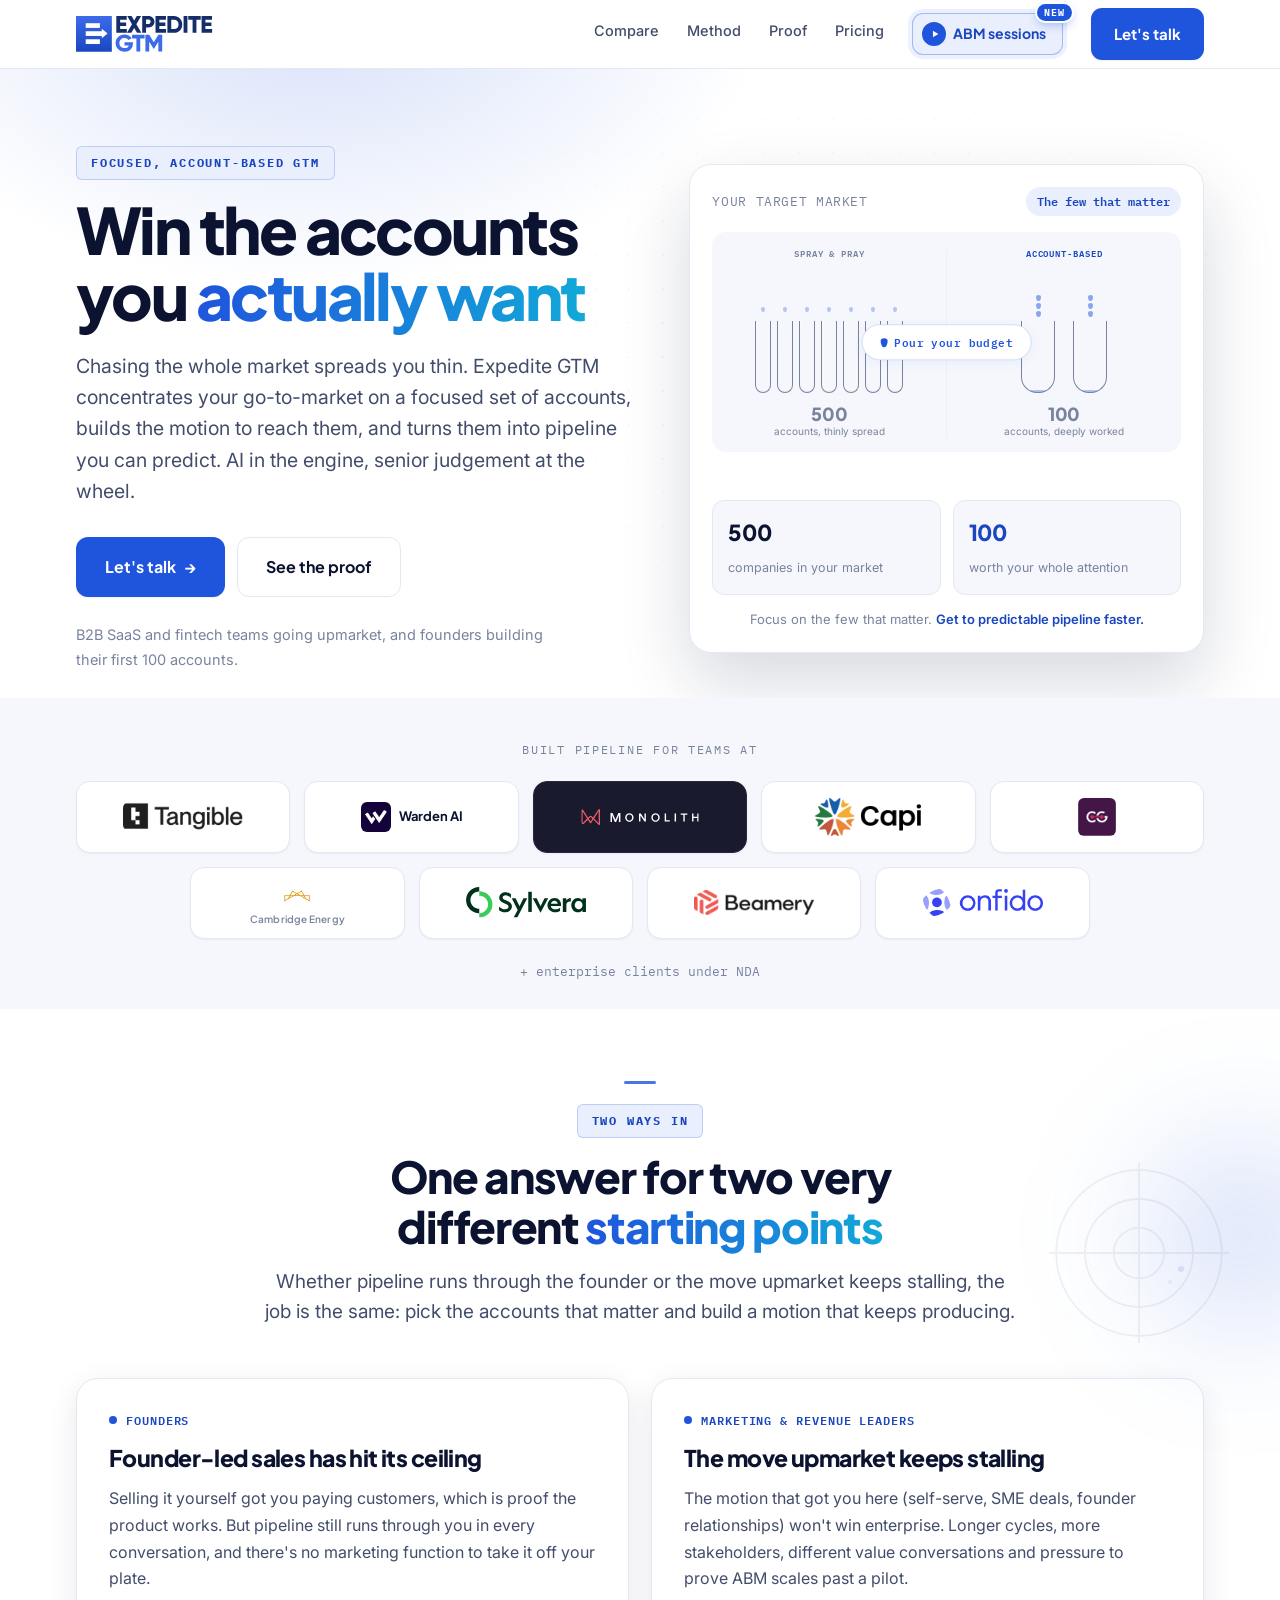
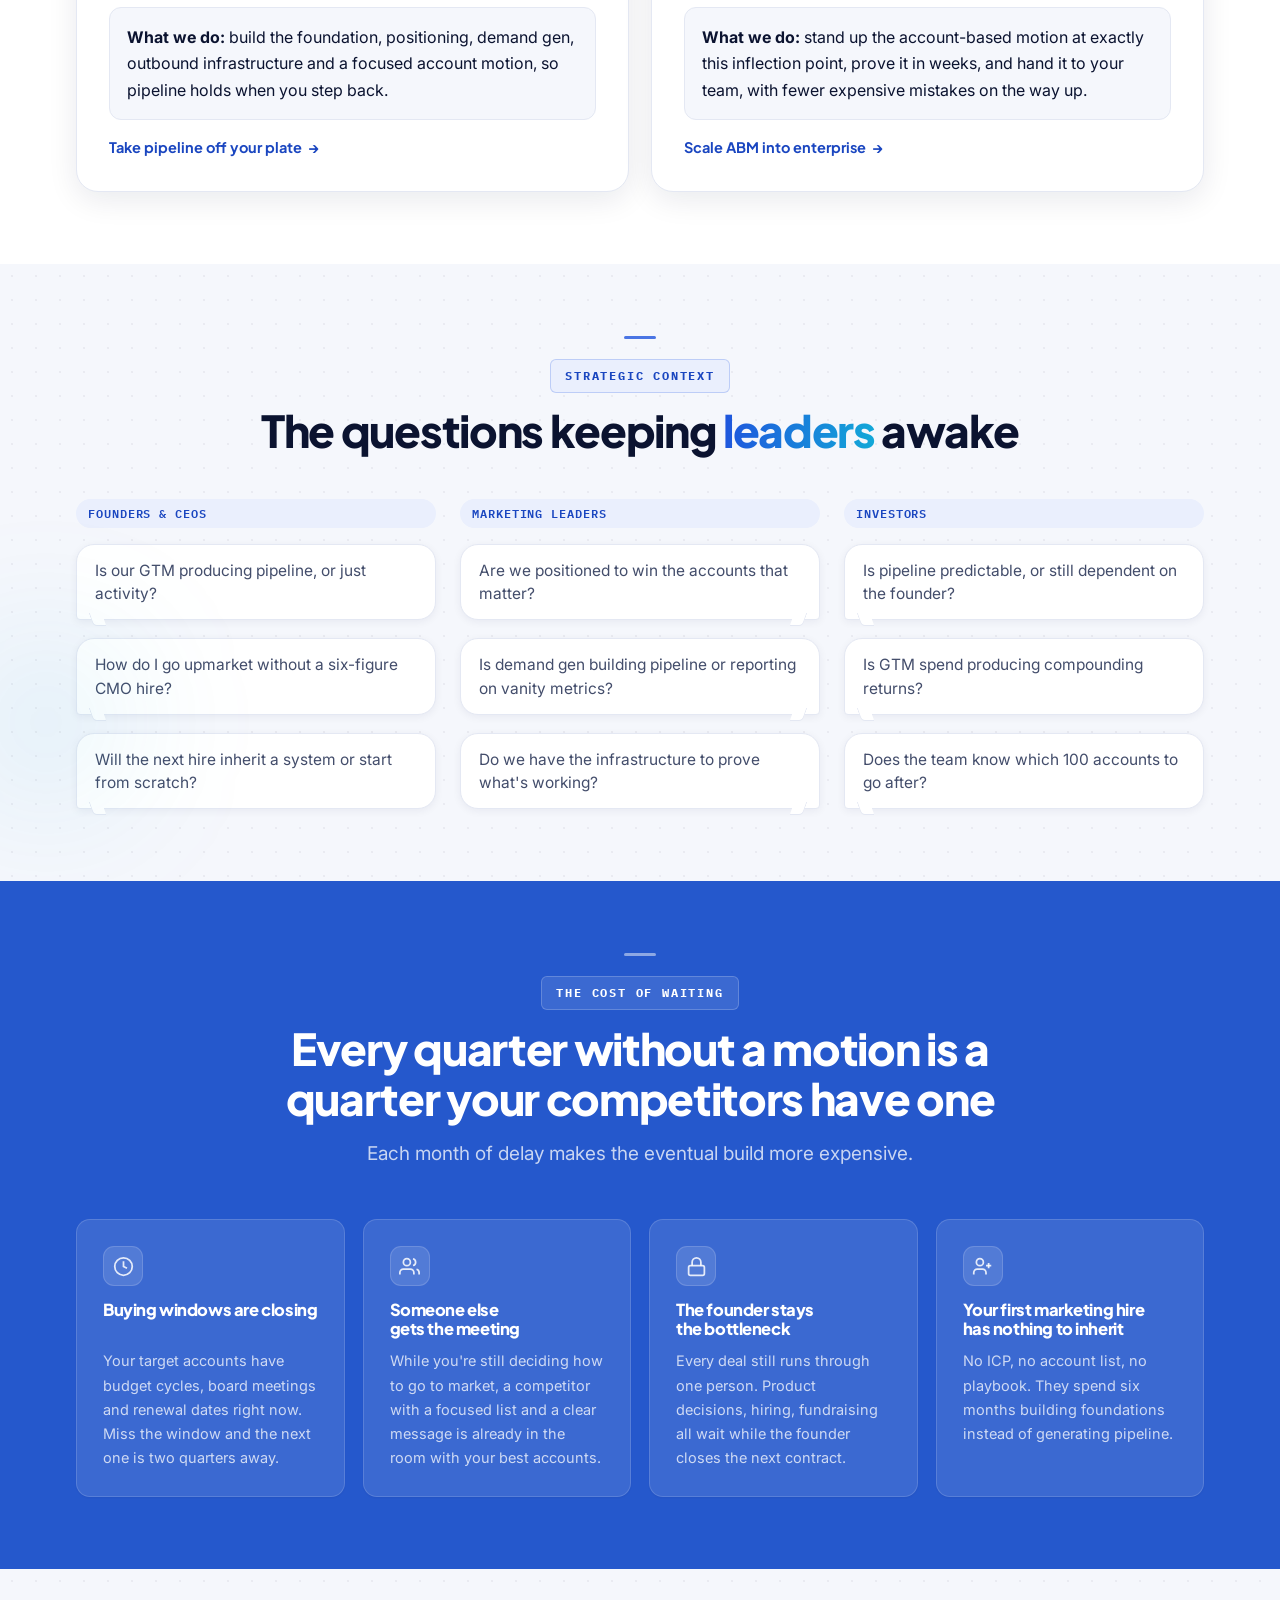
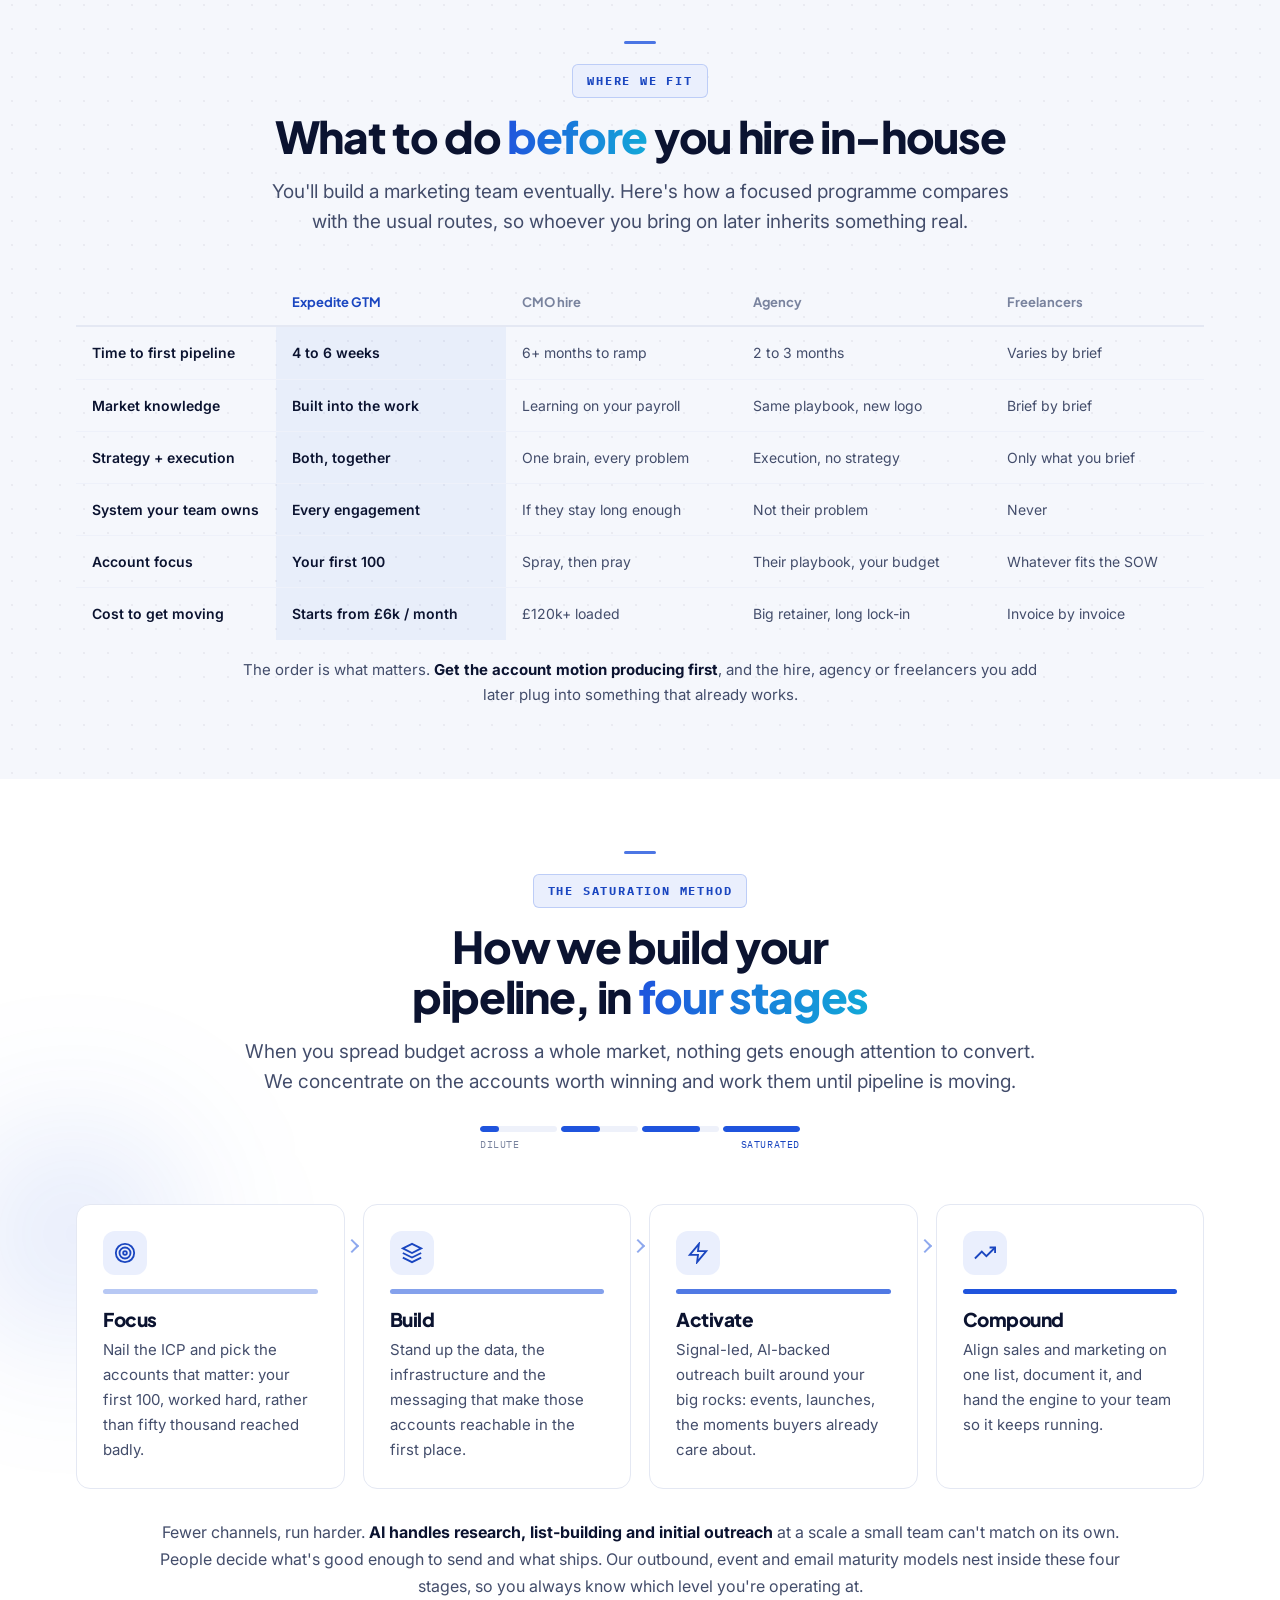
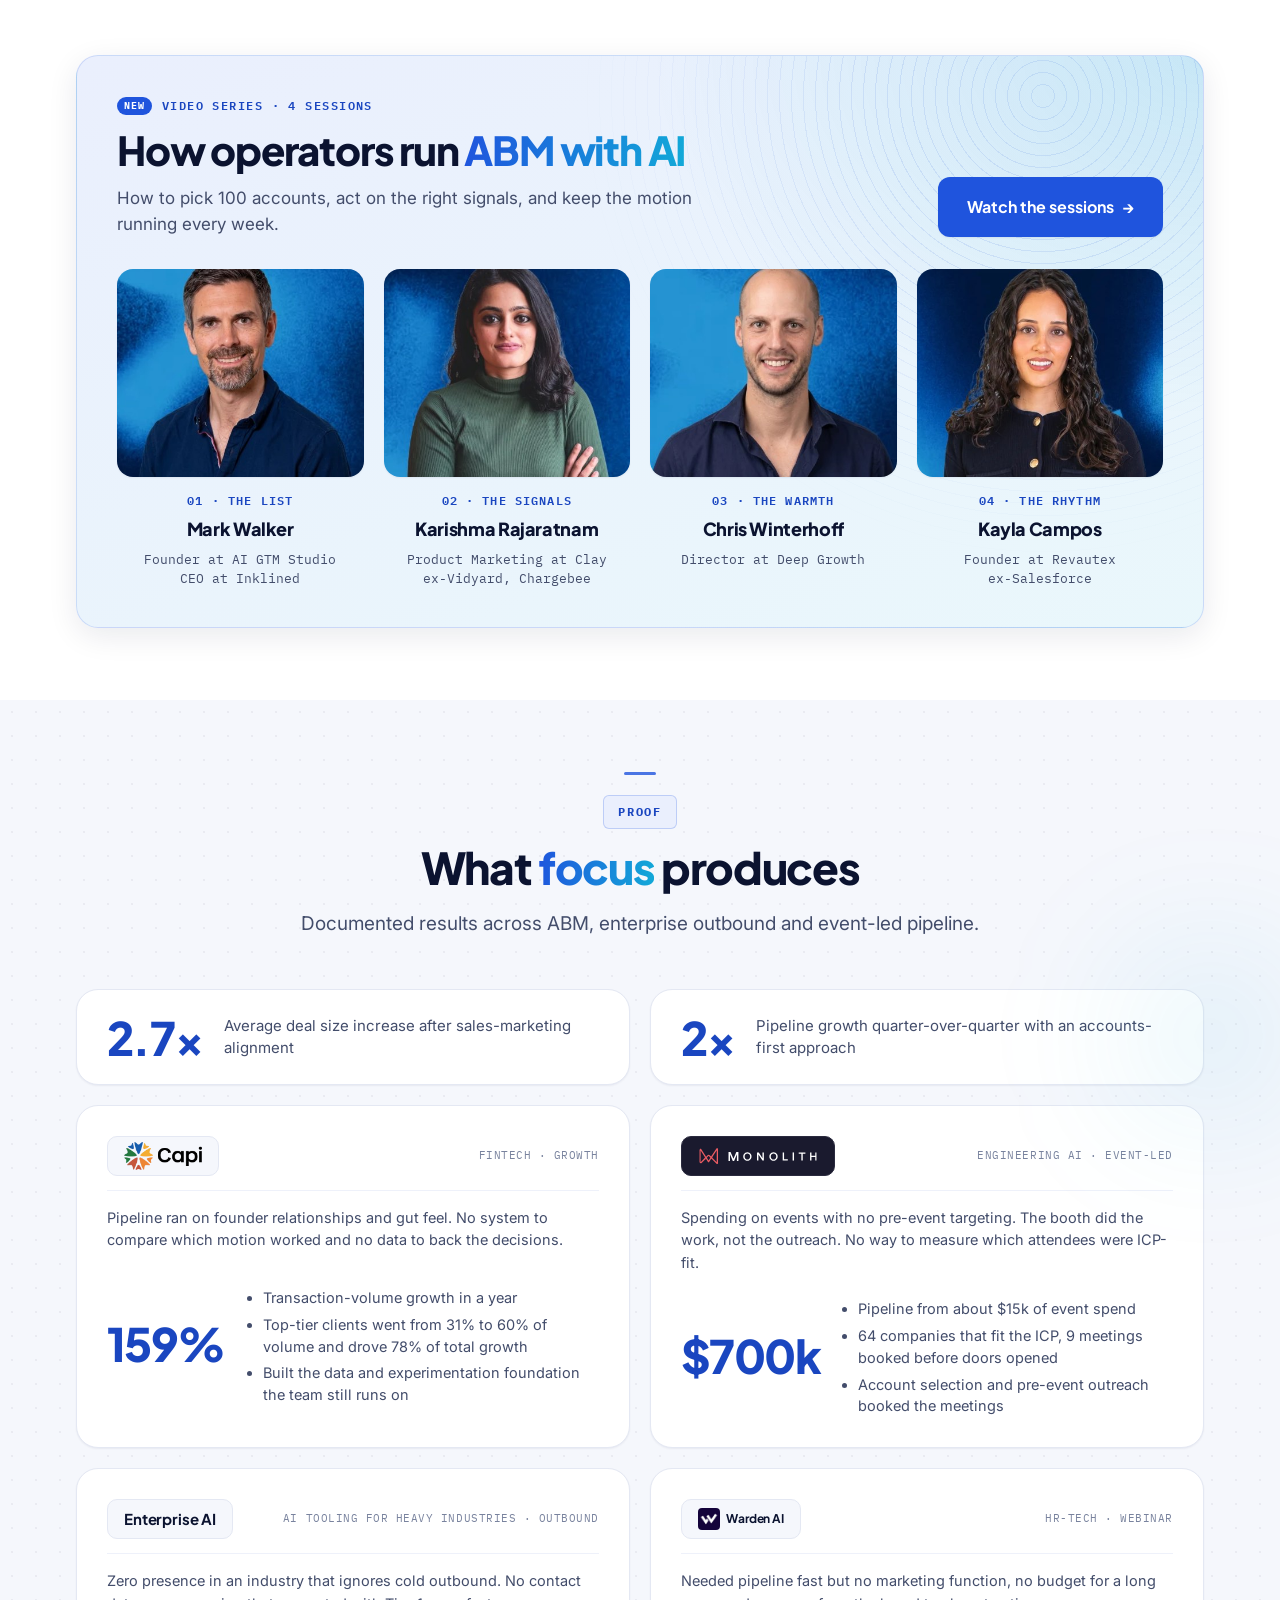
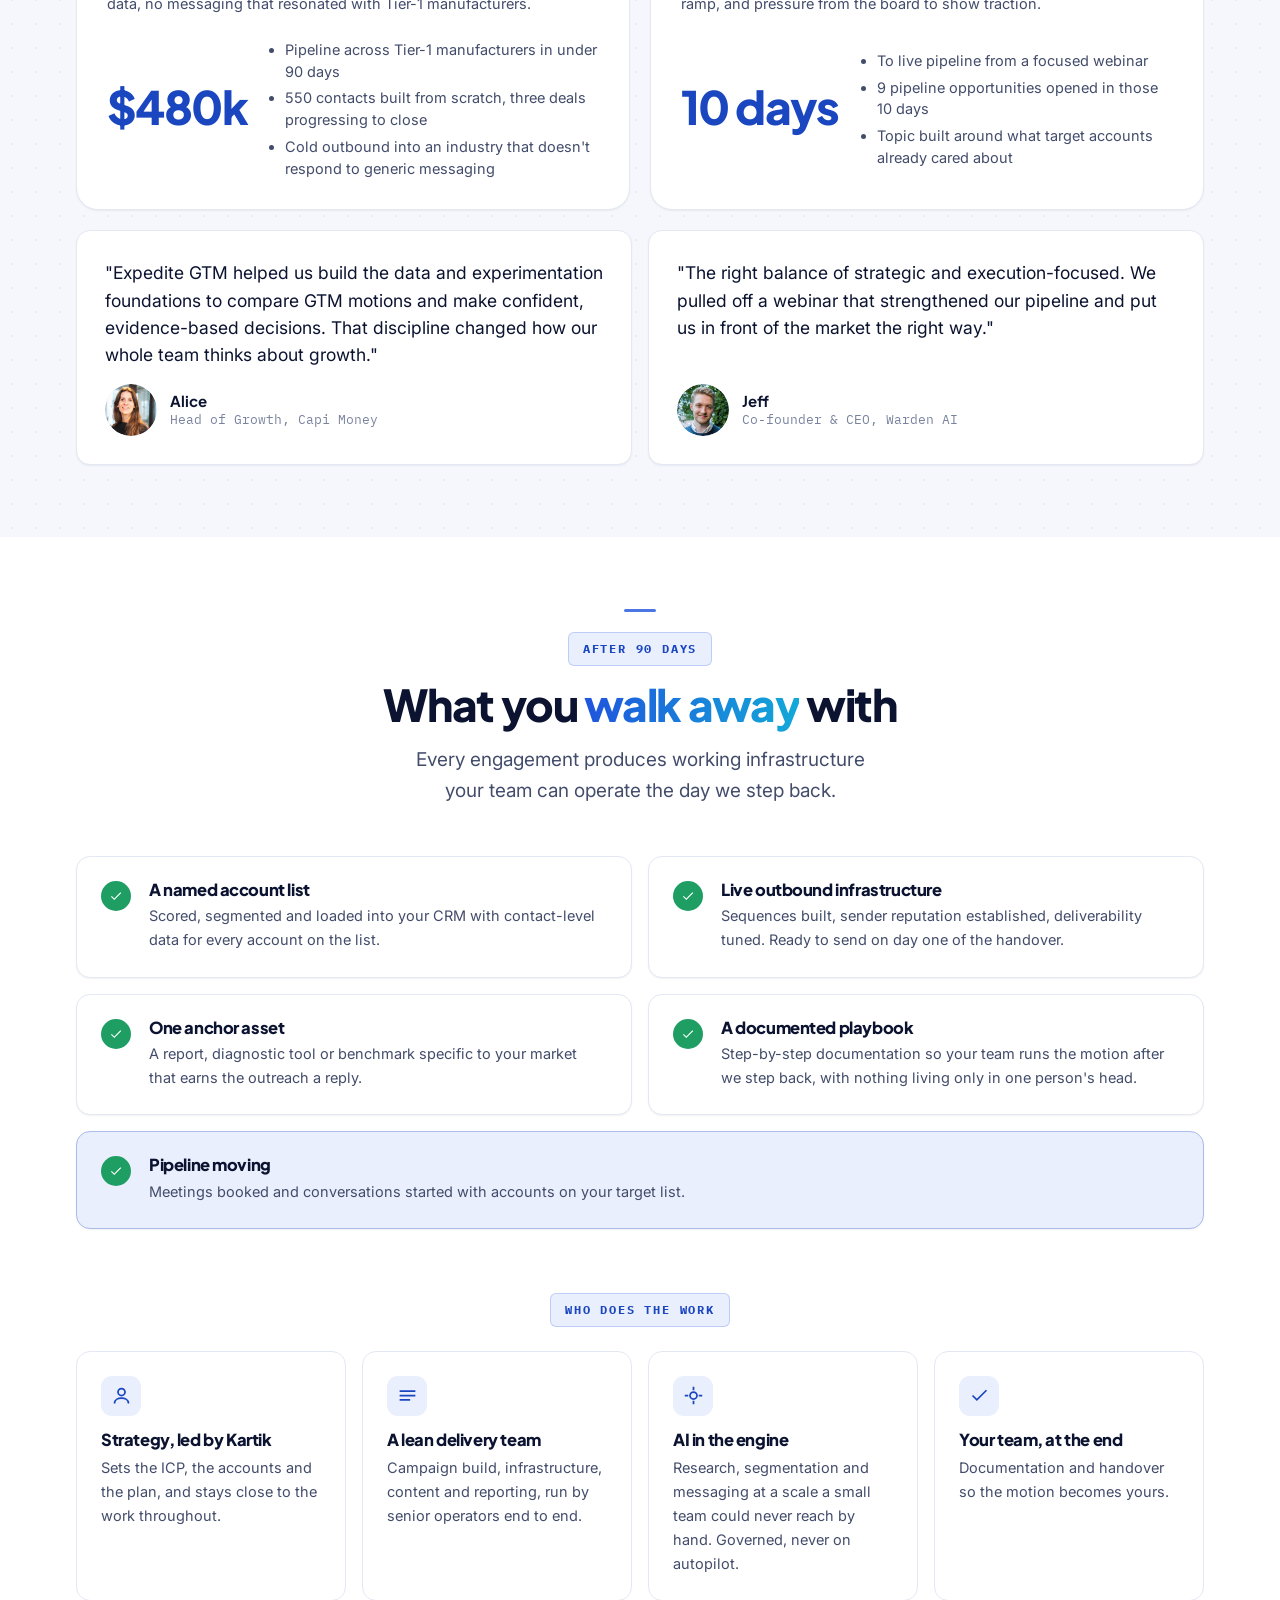
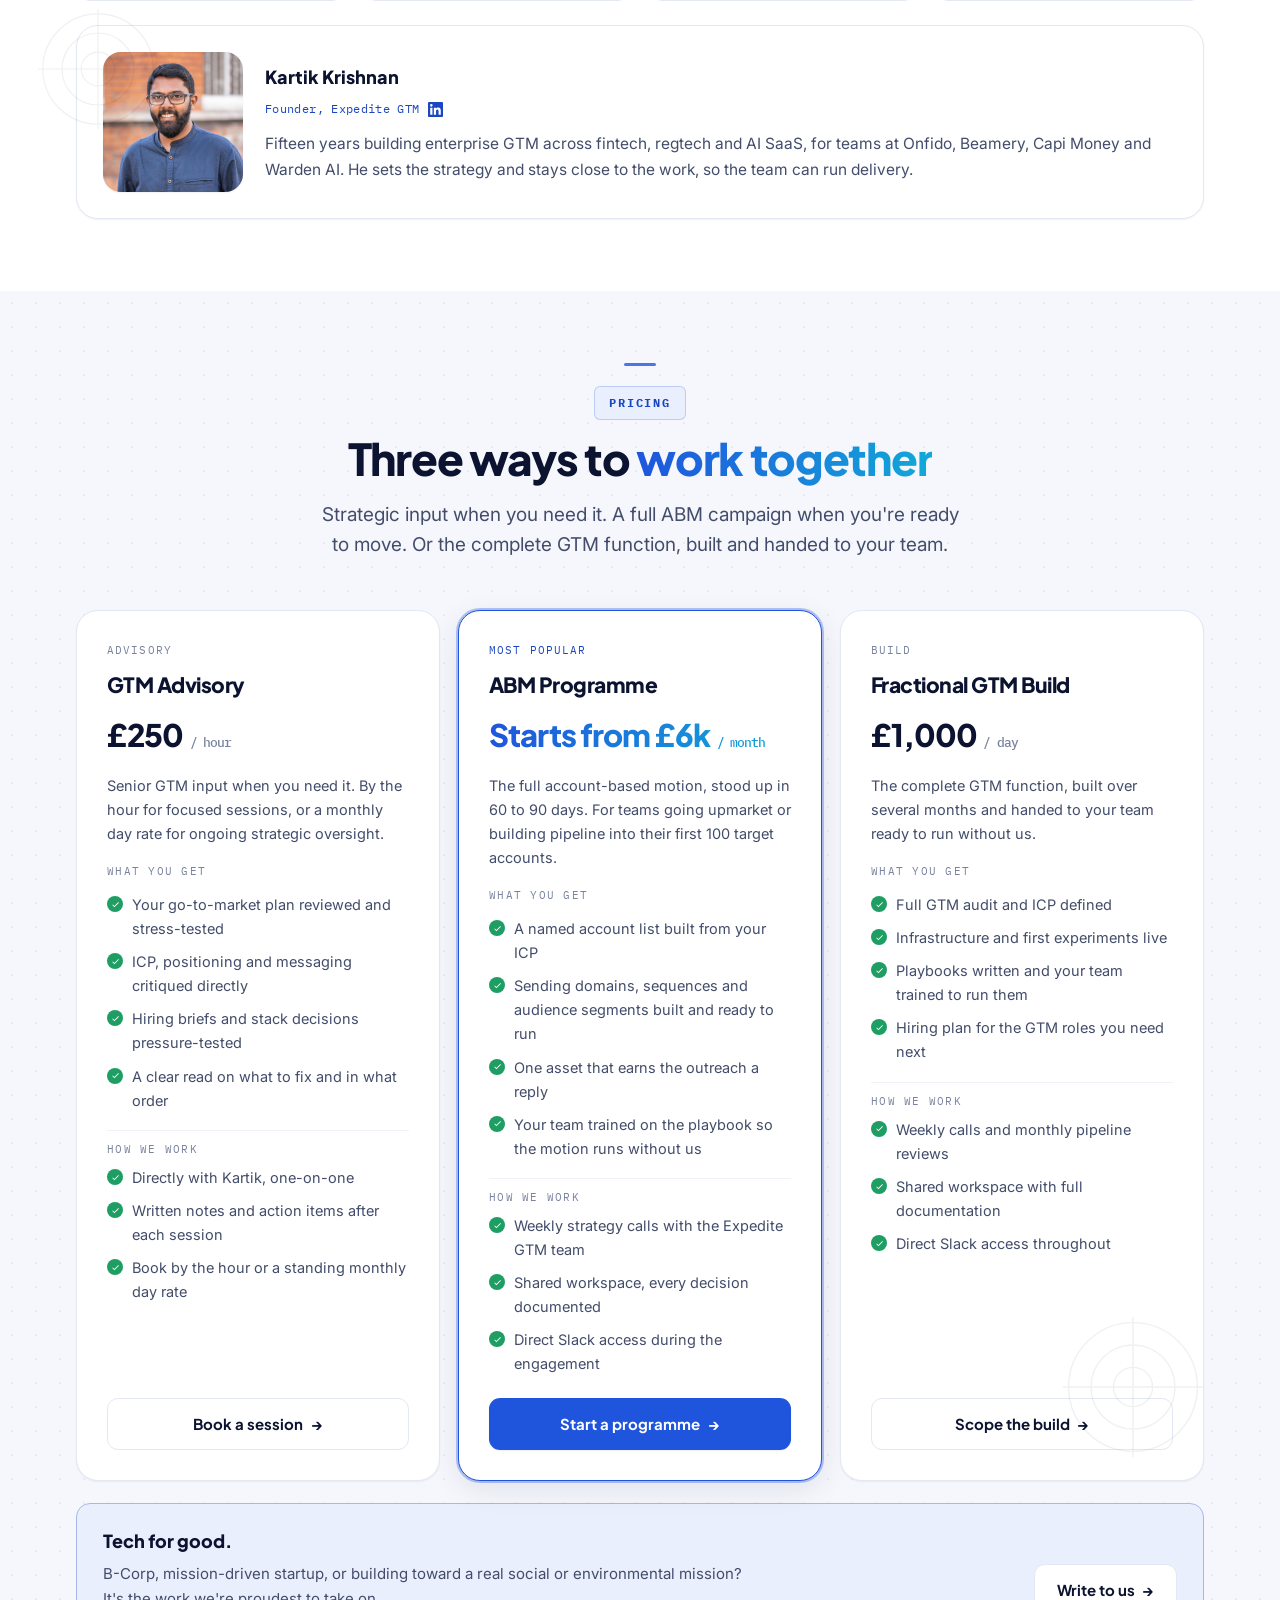
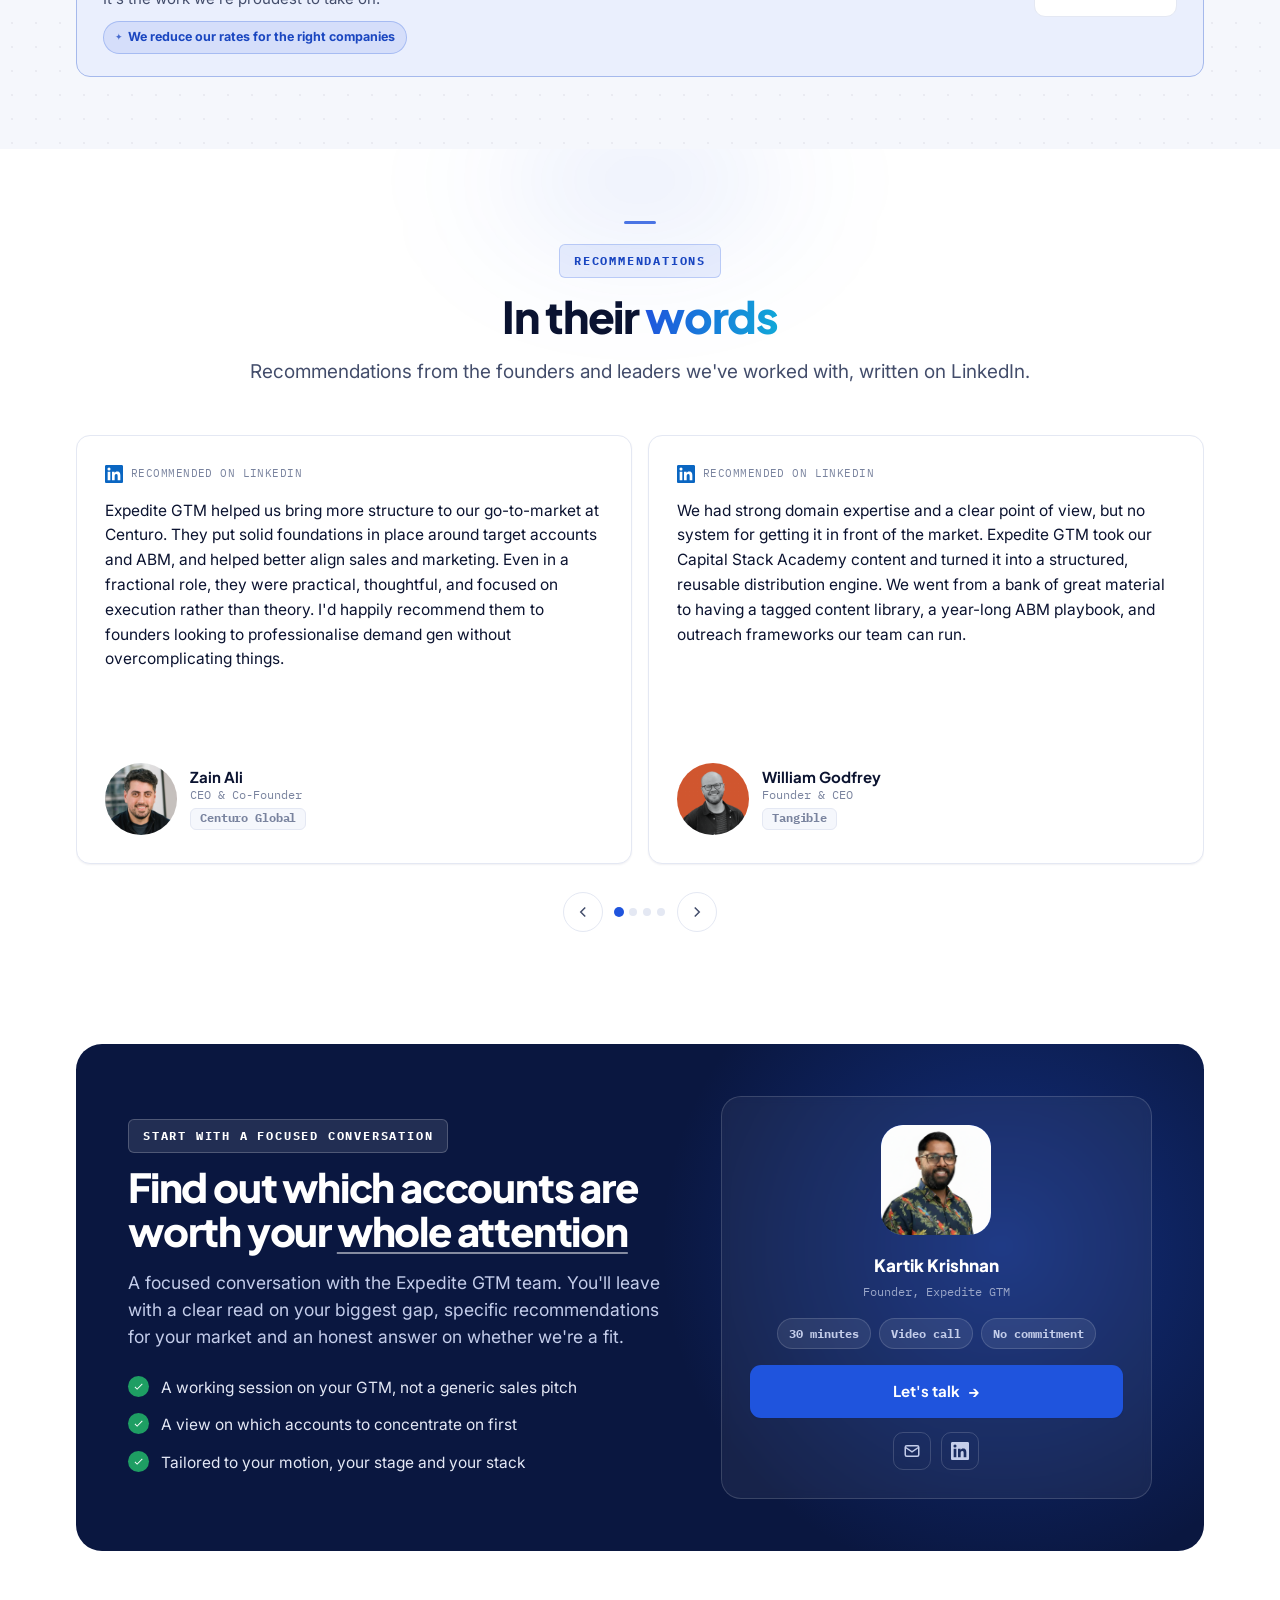
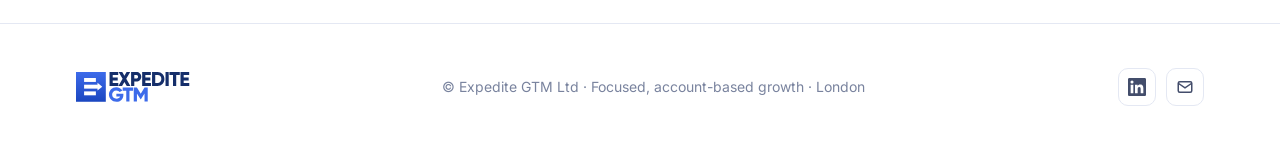
==== commit e6f871b2: "Homepage: ABM series block in the Method section; fix Mark's title - New card at the end of "The Sat" ====
--- a/index.html
+++ b/index.html
@@ -79,7 +79,8 @@
 .nav-links a:not(.btn){font-size:14.5px;color:var(--ink-soft);font-weight:500;padding-bottom:4px;border-bottom:2px solid transparent;transition:color .2s,border-color .2s}
 .nav-links a:not(.btn):hover{color:var(--ink);border-bottom-color:var(--accent)}
 @media(max-width:880px){.nav-links a:not(.btn){display:none}}
-.nav-new{position:relative;white-space:nowrap;padding:8px 16px 8px 9px;font-size:14px;color:var(--accent-deep);background:var(--accent-tint);border-color:color-mix(in srgb,var(--accent) 35%,transparent);box-shadow:0 0 0 4px color-mix(in srgb,var(--accent) 8%,transparent)}
+.nav-links .btn{white-space:nowrap}
+.nav-new{position:relative;padding:8px 16px 8px 9px;font-size:14px;color:var(--accent-deep);background:var(--accent-tint);border-color:color-mix(in srgb,var(--accent) 35%,transparent);box-shadow:0 0 0 4px color-mix(in srgb,var(--accent) 8%,transparent)}
 .nav-new:hover{border-color:var(--accent);transform:translateY(-1px);box-shadow:0 0 0 4px color-mix(in srgb,var(--accent) 14%,transparent),var(--shadow-sm)}
 .nav-new-ic{width:24px;height:24px;border-radius:50%;background:var(--accent);display:grid;place-items:center;flex:none}
 .nav-new-ic svg{width:10px;height:10px;fill:#fff;margin-left:1px}
@@ -87,7 +88,7 @@
 @keyframes newFloat{0%,100%{transform:translateY(0)}50%{transform:translateY(-3px)}}
 @media(prefers-reduced-motion:reduce){.new-tag{animation:none}}
 @media(max-width:560px){.nav-links{gap:12px}.nav-new{padding:7px 11px;font-size:13px}.nav-new-ic{display:none}.new-tag{right:-7px}.nav-links .btn-primary{padding:9px 14px;font-size:14px}}
-@media(max-width:380px){.brand img{height:30px!important}.nav-links{gap:10px}.nav-new{padding:7px 9px;font-size:12.5px}.nav-links .btn-primary{padding:9px 12px;font-size:13.5px}}
+@media(max-width:400px){.brand img{height:30px!important}.nav-links{gap:10px}.nav-new{padding:7px 9px;font-size:12.5px}.nav-links .btn-primary{padding:9px 12px;font-size:13.5px}}
 
 .hero{padding:78px 0 26px;position:relative;overflow:hidden}
 .hero::before{content:"";position:absolute;inset:-45% 25% 35% -12%;background:radial-gradient(58% 58% at 42% 32%,color-mix(in srgb,var(--accent) 18%,transparent),transparent 70%);pointer-events:none;z-index:0;animation:heroGlow 6s ease-in-out infinite alternate}
@@ -301,6 +302,29 @@
 .sat-lbl{position:absolute;bottom:0;font-family:"IBM Plex Mono",monospace;font-size:10px;letter-spacing:.06em;text-transform:uppercase;color:var(--ink-faint)}
 .sat-l{left:0}.sat-r{right:0;color:var(--accent-deep)}
 .steps-note{margin-top:30px;color:var(--ink-soft);font-size:16px;max-width:62em;text-align:center;margin-left:auto;margin-right:auto}
+
+/* ABM series promo (end of #method) */
+.series-promo{position:relative;isolation:isolate;margin-top:56px;padding:40px;border-radius:var(--r-lg);overflow:hidden;border:1px solid color-mix(in srgb,var(--accent) 16%,transparent);background:radial-gradient(70% 90% at 100% 0%,color-mix(in srgb,var(--cyan-500) 16%,transparent),transparent 70%),linear-gradient(160deg,var(--accent-tint),color-mix(in srgb,var(--cyan-500) 9%,var(--bg)));box-shadow:var(--shadow);transition:transform .18s,box-shadow .18s}
+.series-promo::before{content:"";position:absolute;z-index:-1;width:960px;height:960px;right:-320px;top:-440px;border-radius:50%;background:repeating-radial-gradient(circle,transparent 0 11px,color-mix(in srgb,var(--accent) 10%,transparent) 11px 12px);-webkit-mask-image:radial-gradient(circle,#000 25%,transparent 68%);mask-image:radial-gradient(circle,#000 25%,transparent 68%);pointer-events:none}
+.series-promo:hover{transform:translateY(-3px);box-shadow:var(--shadow-lg)}
+.sp-head{display:flex;align-items:flex-end;justify-content:space-between;gap:24px 32px;flex-wrap:wrap}
+.sp-label{display:flex;align-items:center;gap:10px;margin:0;font-family:"IBM Plex Mono",monospace;font-size:12px;font-weight:600;letter-spacing:.12em;text-transform:uppercase;color:var(--accent-deep)}
+.sp-label .new-tag{position:static;animation:none;box-shadow:none}
+.sp-title{margin-top:12px;font-size:clamp(28px,3.4vw,40px);letter-spacing:-.03em}
+.sp-sub{margin:12px 0 0;max-width:34em;color:var(--ink-soft);font-size:17px;line-height:1.55}
+.sp-cta{flex:none}
+.series-promo .sp-cta:hover{transform:none}
+.sp-cta::after{content:"";position:absolute;inset:0;border-radius:var(--r-lg)}
+.sp-grid{display:grid;grid-template-columns:repeat(4,1fr);gap:20px;margin-top:32px}
+.sp-spk{margin:0;text-align:center}
+.sp-spk img{width:100%;height:auto;aspect-ratio:429/361;object-fit:cover;border-radius:16px;display:block;box-shadow:var(--shadow-sm)}
+.sp-spk figcaption{margin-top:14px}
+.sp-n{display:block;font-family:"IBM Plex Mono",monospace;font-size:11.5px;font-weight:600;letter-spacing:.1em;text-transform:uppercase;color:var(--accent-deep)}
+.sp-name{display:block;margin-top:4px;font-family:"Plus Jakarta Sans",sans-serif;font-weight:800;font-size:18px;letter-spacing:-.02em;color:var(--ink)}
+.sp-role{display:block;text-wrap:balance;margin-top:6px;font-family:"IBM Plex Mono",monospace;font-size:12.5px;line-height:1.5;color:var(--ink-soft)}
+@media(max-width:860px){.series-promo{padding:28px}.sp-grid{grid-template-columns:repeat(2,1fr)}}
+@media(max-width:480px){.series-promo{margin-top:40px;padding:22px 18px}.sp-grid{gap:18px 12px}.sp-name{font-size:16px}.sp-role{font-size:11px}.sp-cta{width:100%;justify-content:center}}
+@media(prefers-reduced-motion:reduce){.series-promo,.series-promo:hover{transition:none;transform:none}}
 .steps-note b{color:var(--ink);font-weight:700}
 
 /* Proof - cards with company logo chips */
@@ -758,6 +782,24 @@
           <div class="bar"></div><h3>Compound</h3><p>Align sales and marketing on one list, document it, and hand the engine to your team so it keeps running.</p></div>
       </div>
       <p class="steps-note reveal">Fewer channels, run harder. <b>AI handles research, list-building and initial outreach</b> at a scale a small team can't match on its own. People decide what's good enough to send and what ships. Our outbound, event and email maturity models nest inside these four stages, so you always know which level you're operating at.</p>
+      <div class="reveal">
+        <div class="series-promo">
+          <div class="sp-head">
+            <div>
+              <p class="sp-label"><span class="new-tag">New</span>Video series &middot; 4 sessions</p>
+              <h3 class="sp-title">How operators run <span class="hl-mark">ABM with AI</span></h3>
+              <p class="sp-sub">How to pick 100 accounts, act on the right signals, and keep the motion running every week.</p>
+            </div>
+            <a class="btn btn-primary btn-lg sp-cta" href="/abm-sessions/">Watch the sessions <span class="arrow" aria-hidden="true">&rarr;</span></a>
+          </div>
+          <div class="sp-grid">
+            <figure class="sp-spk"><img src="images/abm-sessions/speakers/mark-walker.jpg" alt="Mark Walker" width="429" height="361" loading="lazy"><figcaption><span class="sp-n">01 · The list</span><span class="sp-name">Mark Walker</span><span class="sp-role">Founder at AI GTM Studio<br>CEO at Inklined</span></figcaption></figure>
+            <figure class="sp-spk"><img src="images/abm-sessions/speakers/karishma-rajaratnam.jpg" alt="Karishma Rajaratnam" width="429" height="361" loading="lazy"><figcaption><span class="sp-n">02 · The signals</span><span class="sp-name">Karishma Rajaratnam</span><span class="sp-role">Product Marketing at Clay<br>ex-Vidyard, Chargebee</span></figcaption></figure>
+            <figure class="sp-spk"><img src="images/abm-sessions/speakers/chris-winterhoff.jpg" alt="Chris Winterhoff" width="429" height="361" loading="lazy"><figcaption><span class="sp-n">03 · The warmth</span><span class="sp-name">Chris Winterhoff</span><span class="sp-role">Director at Deep Growth</span></figcaption></figure>
+            <figure class="sp-spk"><img src="images/abm-sessions/speakers/kayla-campos.jpg" alt="Kayla Campos" width="429" height="361" loading="lazy"><figcaption><span class="sp-n">04 · The rhythm</span><span class="sp-name">Kayla Campos</span><span class="sp-role">Founder at Revautex<br>ex-Salesforce</span></figcaption></figure>
+          </div>
+        </div>
+      </div>
     </div>
   </section>
 
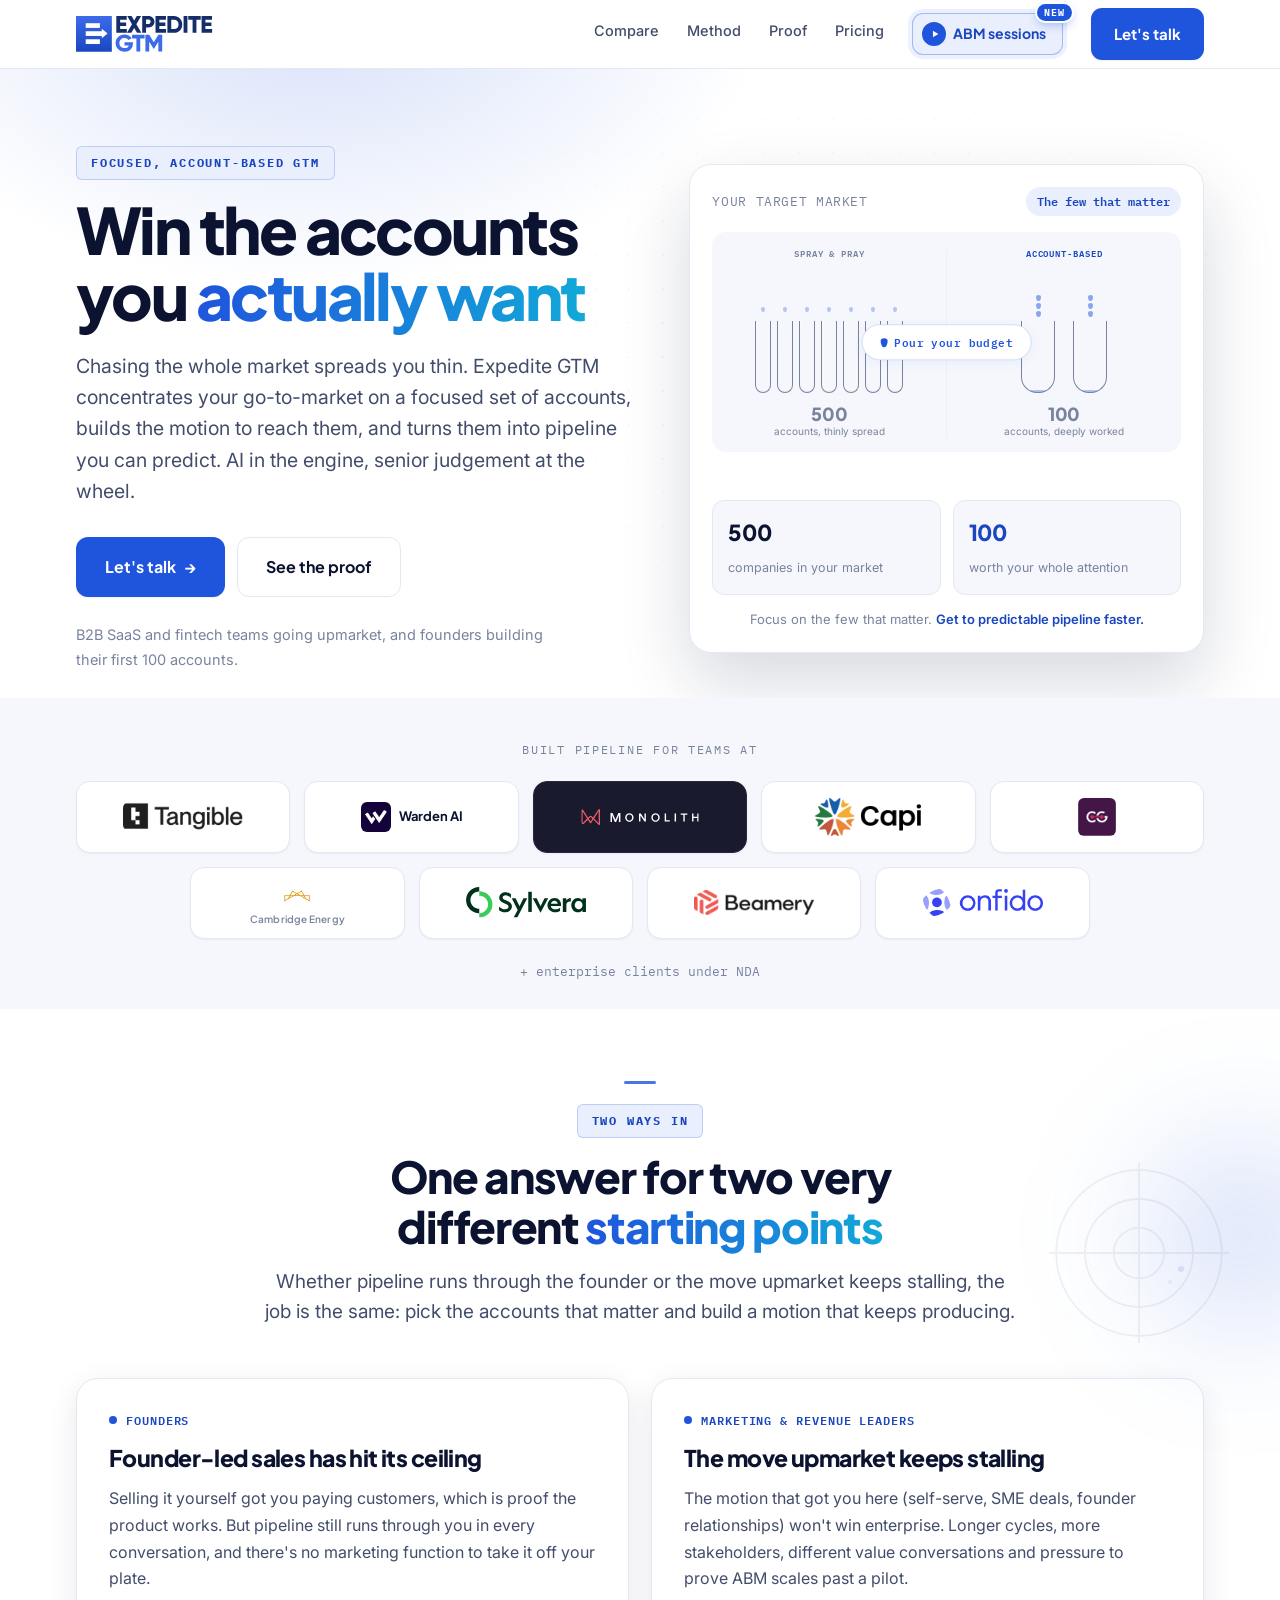
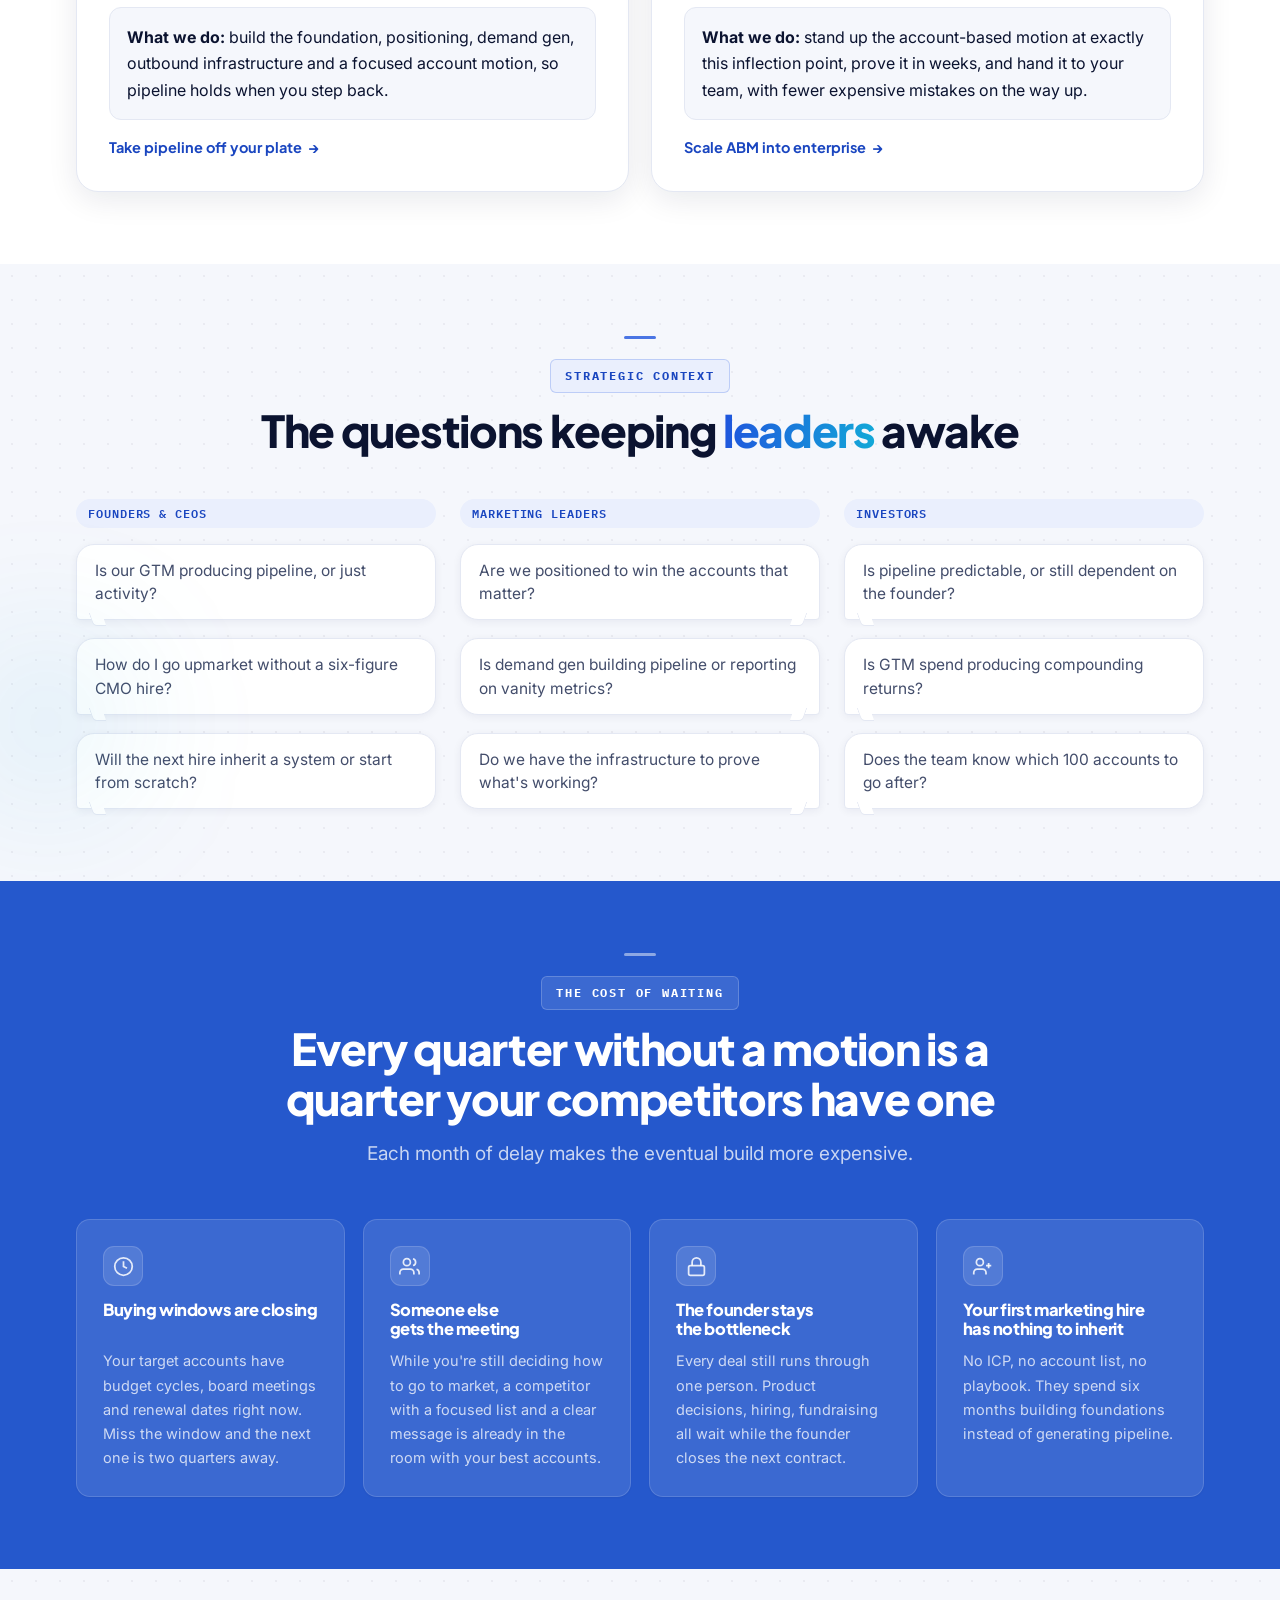
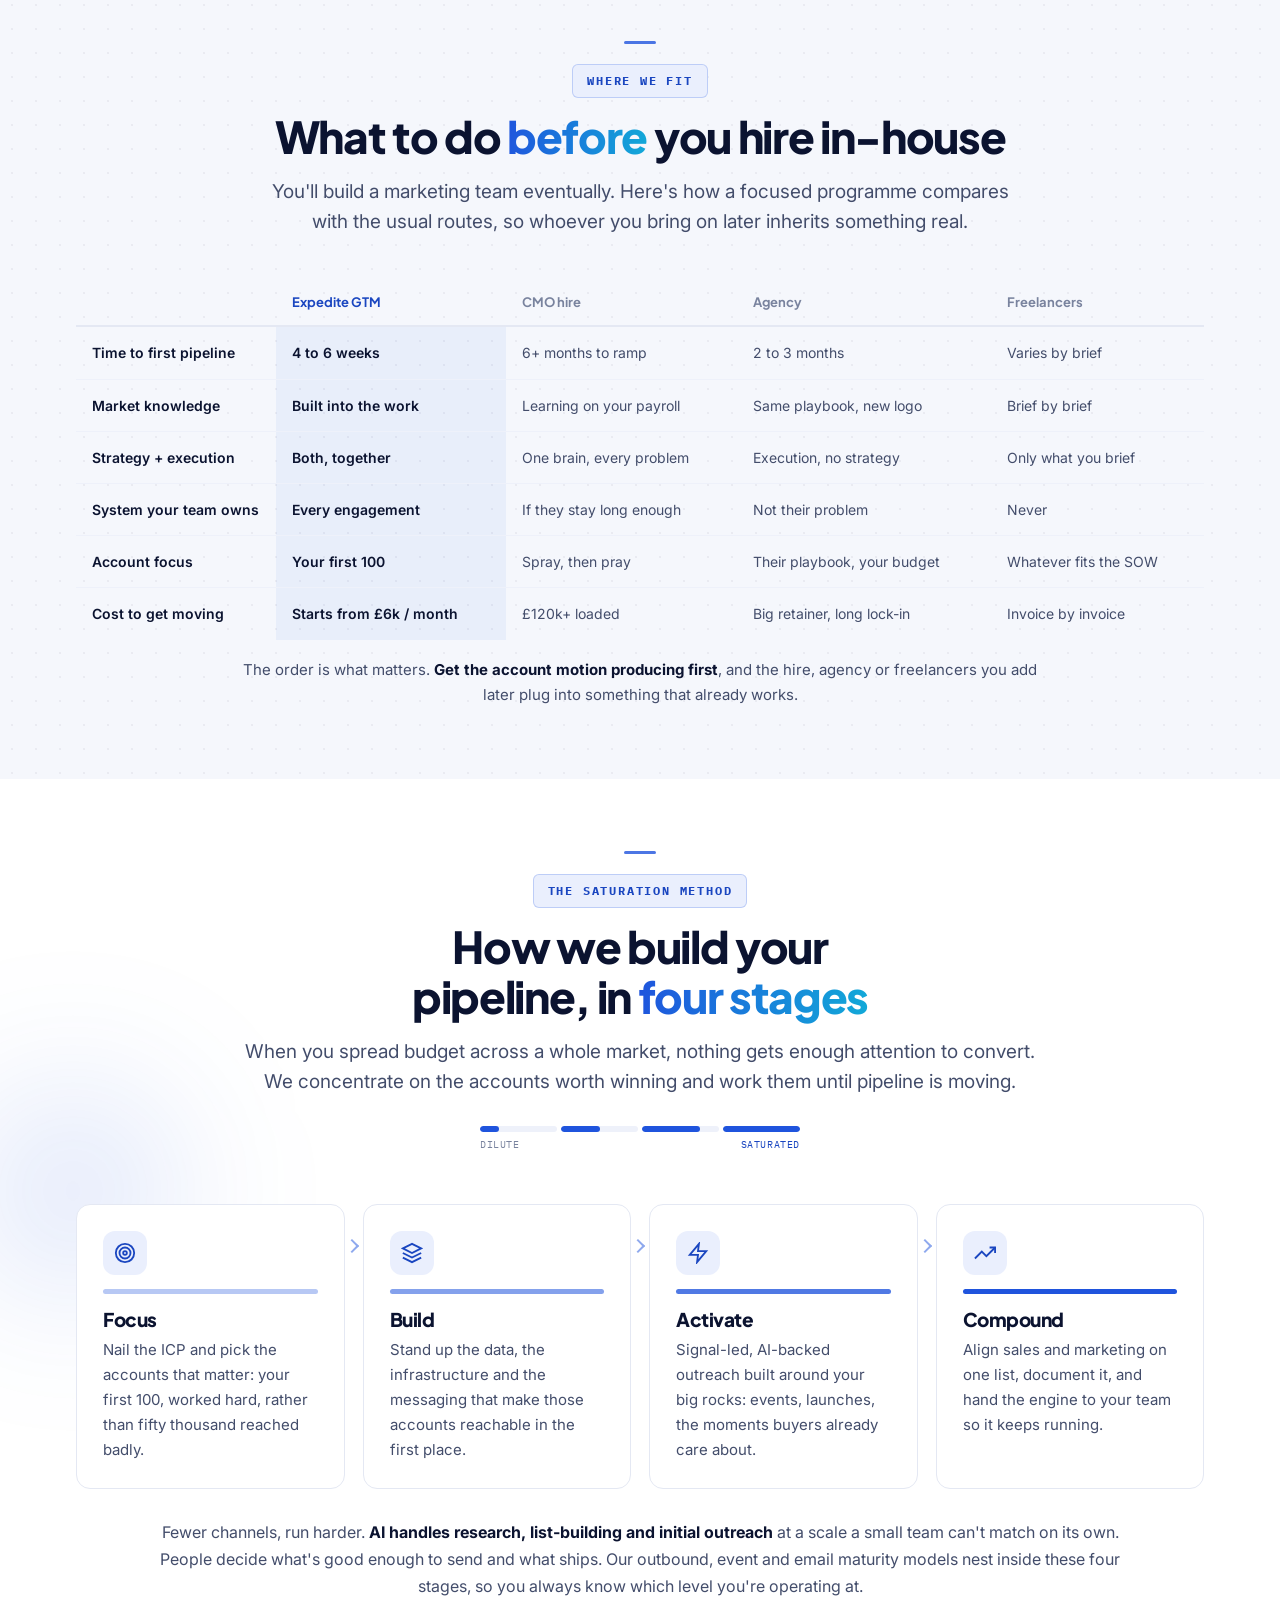
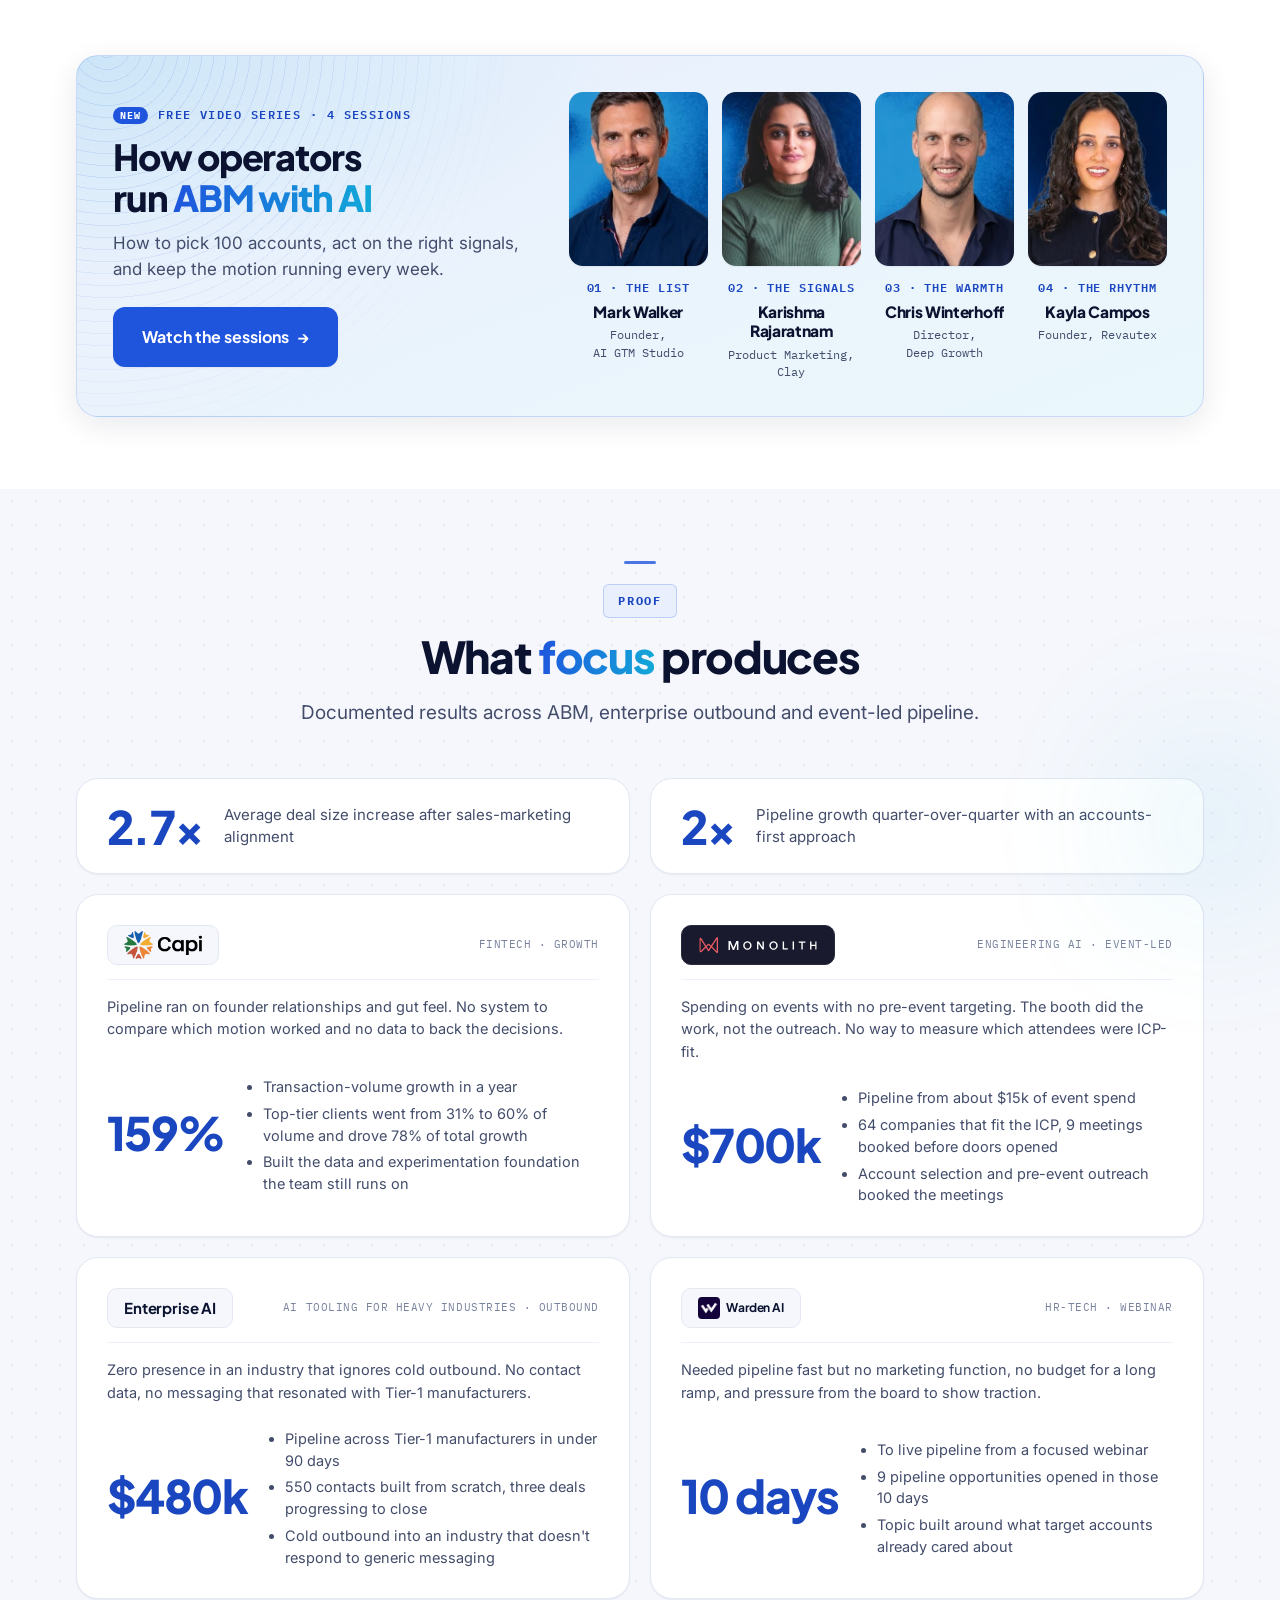
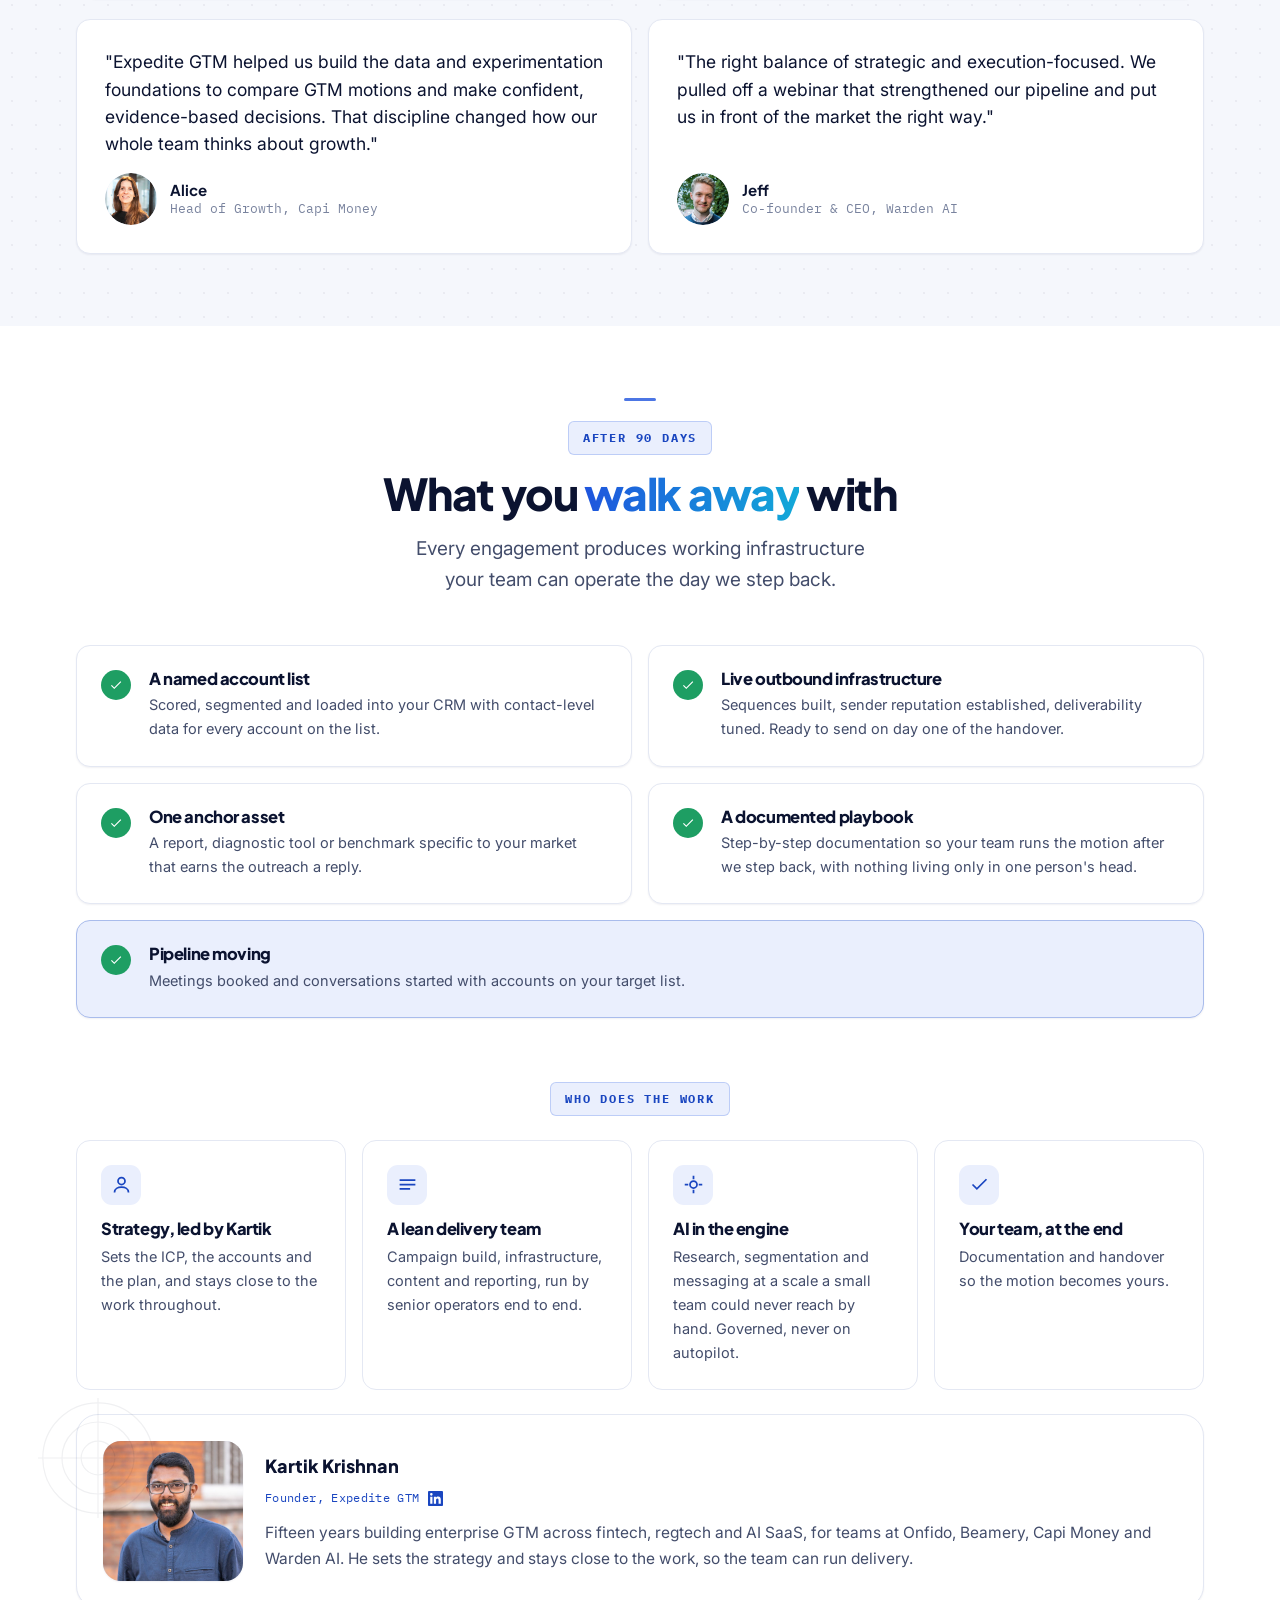
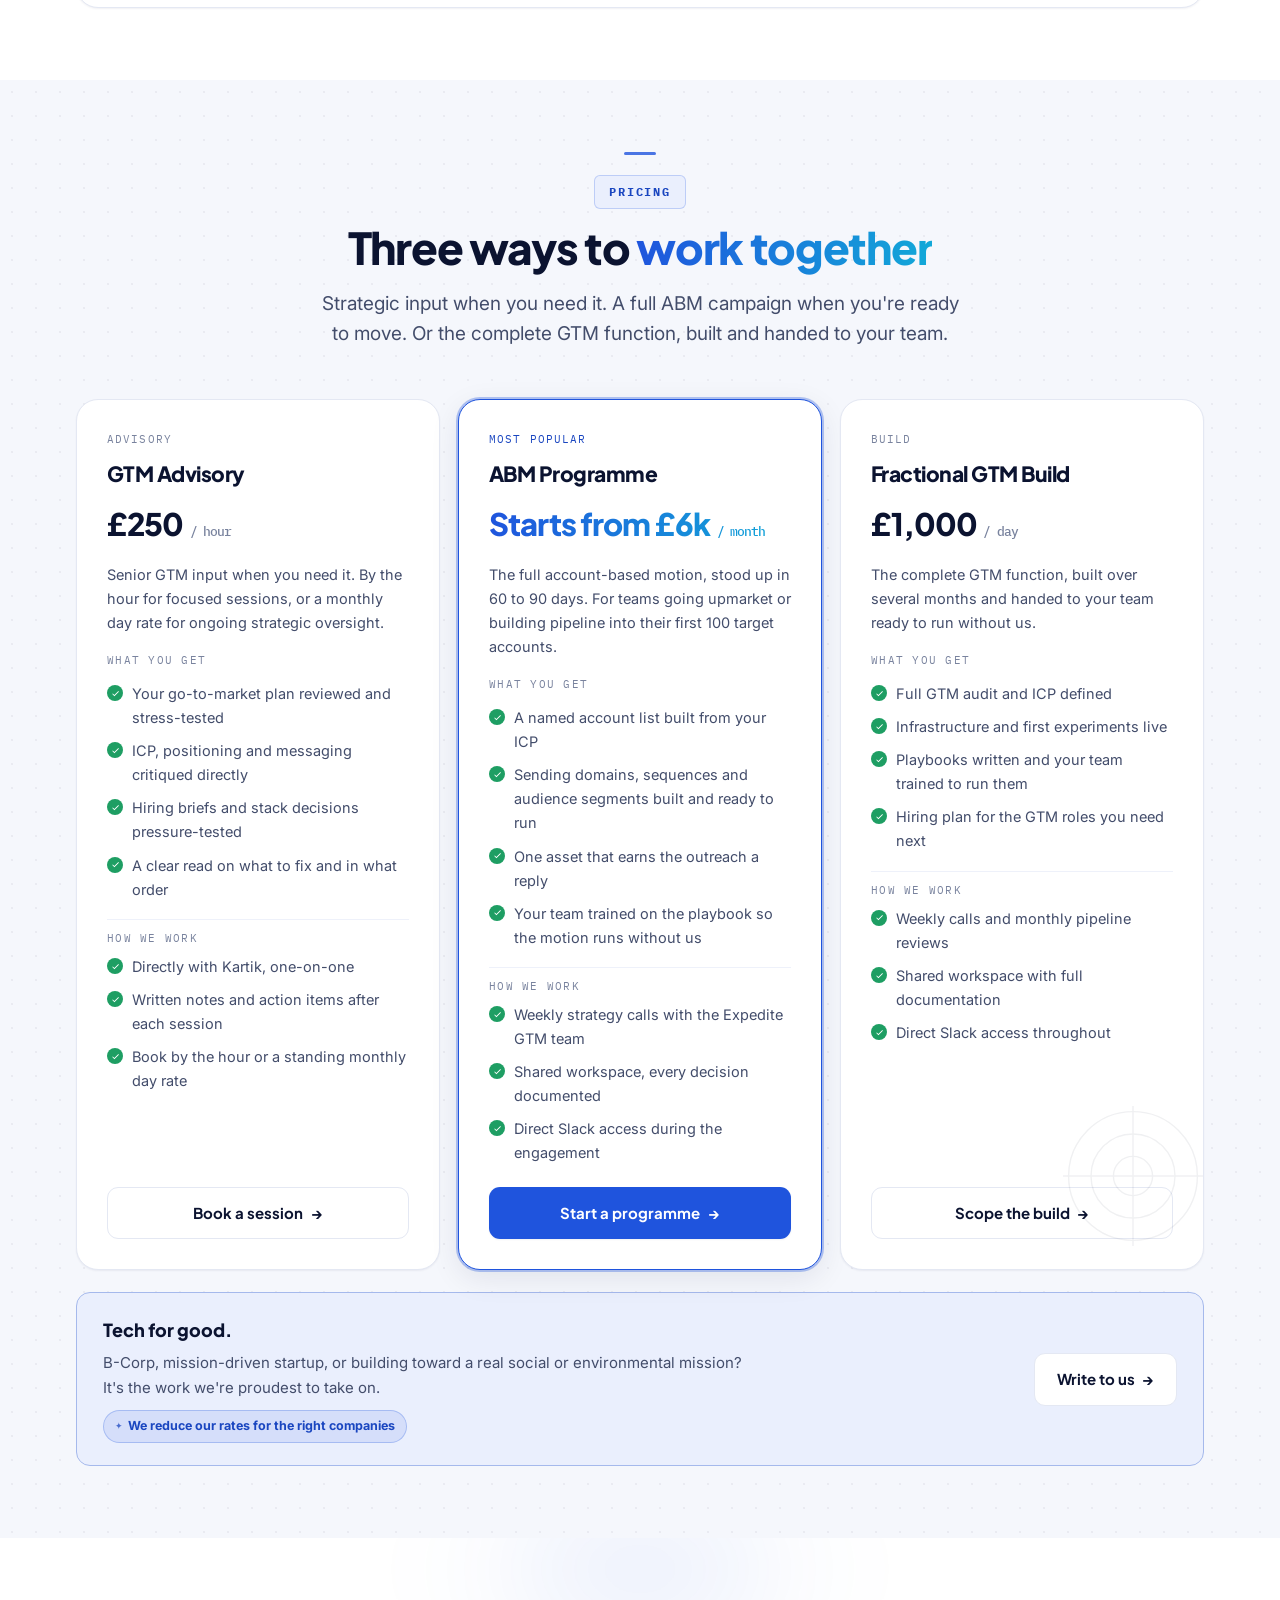
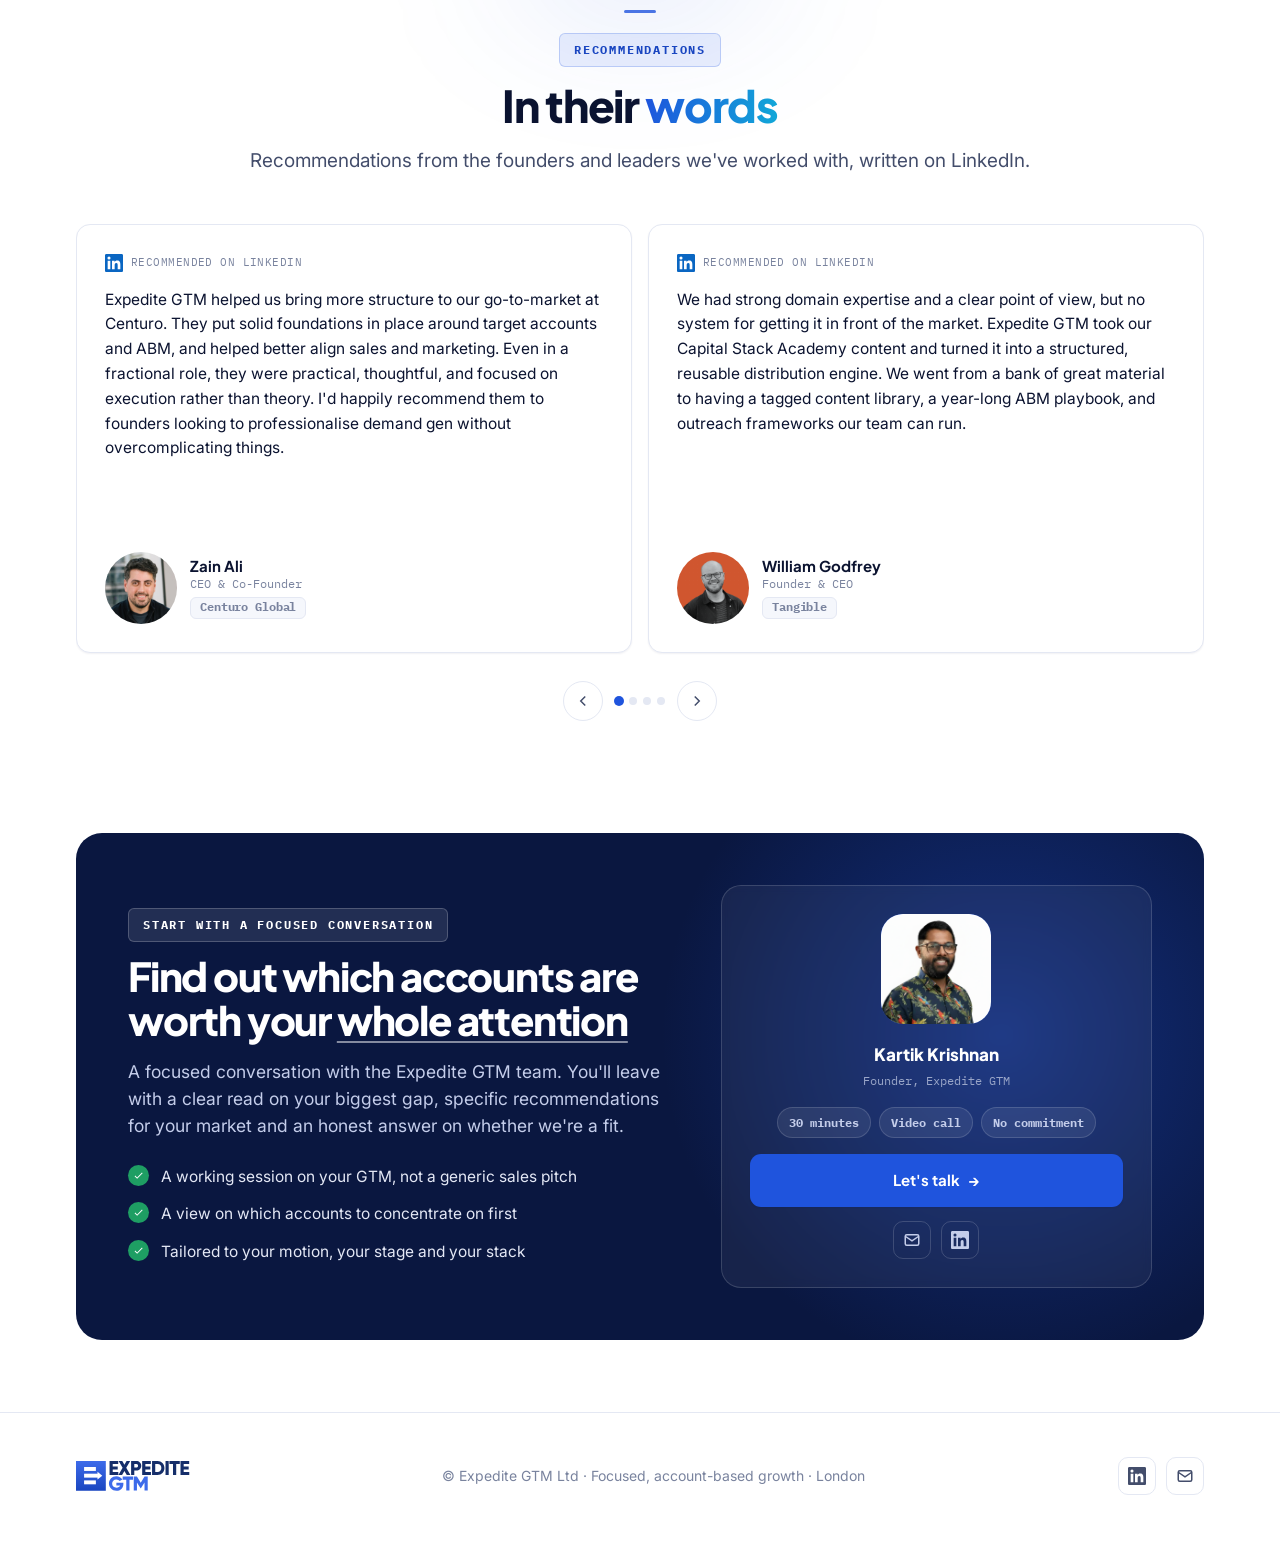
==== commit 394c3bb6: "Homepage: turn the ABM series block into a horizontal card Copy and CTA sit on the left, the four sp" ====
--- a/index.html
+++ b/index.html
@@ -303,27 +303,26 @@
 .sat-l{left:0}.sat-r{right:0;color:var(--accent-deep)}
 .steps-note{margin-top:30px;color:var(--ink-soft);font-size:16px;max-width:62em;text-align:center;margin-left:auto;margin-right:auto}
 
-/* ABM series promo (end of #method) */
-.series-promo{position:relative;isolation:isolate;margin-top:56px;padding:40px;border-radius:var(--r-lg);overflow:hidden;border:1px solid color-mix(in srgb,var(--accent) 16%,transparent);background:radial-gradient(70% 90% at 100% 0%,color-mix(in srgb,var(--cyan-500) 16%,transparent),transparent 70%),linear-gradient(160deg,var(--accent-tint),color-mix(in srgb,var(--cyan-500) 9%,var(--bg)));box-shadow:var(--shadow);transition:transform .18s,box-shadow .18s}
-.series-promo::before{content:"";position:absolute;z-index:-1;width:960px;height:960px;right:-320px;top:-440px;border-radius:50%;background:repeating-radial-gradient(circle,transparent 0 11px,color-mix(in srgb,var(--accent) 10%,transparent) 11px 12px);-webkit-mask-image:radial-gradient(circle,#000 25%,transparent 68%);mask-image:radial-gradient(circle,#000 25%,transparent 68%);pointer-events:none}
+/* ABM series promo (end of #method): horizontal card, copy left, speakers right */
+.series-promo{position:relative;isolation:isolate;display:grid;grid-template-columns:minmax(300px,.82fr) 1.18fr;gap:40px;align-items:center;margin-top:56px;padding:36px;border-radius:var(--r-lg);overflow:hidden;border:1px solid color-mix(in srgb,var(--accent) 16%,transparent);background:radial-gradient(70% 90% at 0% 0%,color-mix(in srgb,var(--cyan-500) 14%,transparent),transparent 70%),linear-gradient(160deg,var(--accent-tint),color-mix(in srgb,var(--cyan-500) 9%,var(--bg)));box-shadow:var(--shadow);transition:transform .18s,box-shadow .18s}
+.series-promo::before{content:"";position:absolute;z-index:-1;width:900px;height:900px;left:-420px;top:-460px;border-radius:50%;background:repeating-radial-gradient(circle,transparent 0 11px,color-mix(in srgb,var(--accent) 10%,transparent) 11px 12px);-webkit-mask-image:radial-gradient(circle,#000 25%,transparent 68%);mask-image:radial-gradient(circle,#000 25%,transparent 68%);pointer-events:none}
 .series-promo:hover{transform:translateY(-3px);box-shadow:var(--shadow-lg)}
-.sp-head{display:flex;align-items:flex-end;justify-content:space-between;gap:24px 32px;flex-wrap:wrap}
 .sp-label{display:flex;align-items:center;gap:10px;margin:0;font-family:"IBM Plex Mono",monospace;font-size:12px;font-weight:600;letter-spacing:.12em;text-transform:uppercase;color:var(--accent-deep)}
 .sp-label .new-tag{position:static;animation:none;box-shadow:none}
-.sp-title{margin-top:12px;font-size:clamp(28px,3.4vw,40px);letter-spacing:-.03em}
-.sp-sub{margin:12px 0 0;max-width:34em;color:var(--ink-soft);font-size:17px;line-height:1.55}
-.sp-cta{flex:none}
+.sp-title{margin-top:12px;font-size:clamp(28px,3vw,36px);letter-spacing:-.03em}
+.sp-sub{margin:12px 0 0;max-width:30em;text-wrap:pretty;color:var(--ink-soft);font-size:17px;line-height:1.55}
+.sp-cta{margin-top:24px}
 .series-promo .sp-cta:hover{transform:none}
 .sp-cta::after{content:"";position:absolute;inset:0;border-radius:var(--r-lg)}
-.sp-grid{display:grid;grid-template-columns:repeat(4,1fr);gap:20px;margin-top:32px}
+.sp-grid{display:grid;grid-template-columns:repeat(4,1fr);gap:14px}
 .sp-spk{margin:0;text-align:center}
-.sp-spk img{width:100%;height:auto;aspect-ratio:429/361;object-fit:cover;border-radius:16px;display:block;box-shadow:var(--shadow-sm)}
-.sp-spk figcaption{margin-top:14px}
-.sp-n{display:block;font-family:"IBM Plex Mono",monospace;font-size:11.5px;font-weight:600;letter-spacing:.1em;text-transform:uppercase;color:var(--accent-deep)}
-.sp-name{display:block;margin-top:4px;font-family:"Plus Jakarta Sans",sans-serif;font-weight:800;font-size:18px;letter-spacing:-.02em;color:var(--ink)}
-.sp-role{display:block;text-wrap:balance;margin-top:6px;font-family:"IBM Plex Mono",monospace;font-size:12.5px;line-height:1.5;color:var(--ink-soft)}
-@media(max-width:860px){.series-promo{padding:28px}.sp-grid{grid-template-columns:repeat(2,1fr)}}
-@media(max-width:480px){.series-promo{margin-top:40px;padding:22px 18px}.sp-grid{gap:18px 12px}.sp-name{font-size:16px}.sp-role{font-size:11px}.sp-cta{width:100%;justify-content:center}}
+.sp-spk img{width:100%;height:auto;aspect-ratio:4/5;object-fit:cover;object-position:50% 30%;border-radius:14px;display:block;box-shadow:var(--shadow-sm)}
+.sp-spk figcaption{margin-top:12px}
+.sp-n{display:block;font-family:"IBM Plex Mono",monospace;font-size:12px;font-weight:600;letter-spacing:.08em;text-transform:uppercase;color:var(--accent-deep)}
+.sp-name{display:block;margin-top:4px;font-family:"Plus Jakarta Sans",sans-serif;font-weight:800;font-size:15.5px;line-height:1.25;letter-spacing:-.02em;color:var(--ink);text-wrap:balance}
+.sp-role{display:block;margin-top:5px;font-family:"IBM Plex Mono",monospace;font-size:12px;line-height:1.45;color:var(--ink-soft);text-wrap:balance}
+@media(max-width:1020px){.series-promo{grid-template-columns:1fr;gap:28px;padding:30px}.sp-sub{max-width:36em}}
+@media(max-width:600px){.series-promo{margin-top:40px;padding:22px 18px}.sp-grid{grid-template-columns:repeat(2,1fr);gap:18px 12px}.sp-cta{width:100%;justify-content:center}}
 @media(prefers-reduced-motion:reduce){.series-promo,.series-promo:hover{transition:none;transform:none}}
 .steps-note b{color:var(--ink);font-weight:700}
 
@@ -784,19 +783,17 @@
       <p class="steps-note reveal">Fewer channels, run harder. <b>AI handles research, list-building and initial outreach</b> at a scale a small team can't match on its own. People decide what's good enough to send and what ships. Our outbound, event and email maturity models nest inside these four stages, so you always know which level you're operating at.</p>
       <div class="reveal">
         <div class="series-promo">
-          <div class="sp-head">
-            <div>
-              <p class="sp-label"><span class="new-tag">New</span>Video series &middot; 4 sessions</p>
-              <h3 class="sp-title">How operators run <span class="hl-mark">ABM with AI</span></h3>
-              <p class="sp-sub">How to pick 100 accounts, act on the right signals, and keep the motion running every week.</p>
-            </div>
+          <div class="sp-copy">
+            <p class="sp-label"><span class="new-tag">New</span>Free video series &middot; 4 sessions</p>
+            <h3 class="sp-title">How operators run <span class="hl-mark">ABM with AI</span></h3>
+            <p class="sp-sub">How to pick 100 accounts, act on the right signals, and keep the motion running every week.</p>
             <a class="btn btn-primary btn-lg sp-cta" href="/abm-sessions/">Watch the sessions <span class="arrow" aria-hidden="true">&rarr;</span></a>
           </div>
           <div class="sp-grid">
-            <figure class="sp-spk"><img src="images/abm-sessions/speakers/mark-walker.jpg" alt="Mark Walker" width="429" height="361" loading="lazy"><figcaption><span class="sp-n">01 · The list</span><span class="sp-name">Mark Walker</span><span class="sp-role">Founder at AI GTM Studio<br>CEO at Inklined</span></figcaption></figure>
-            <figure class="sp-spk"><img src="images/abm-sessions/speakers/karishma-rajaratnam.jpg" alt="Karishma Rajaratnam" width="429" height="361" loading="lazy"><figcaption><span class="sp-n">02 · The signals</span><span class="sp-name">Karishma Rajaratnam</span><span class="sp-role">Product Marketing at Clay<br>ex-Vidyard, Chargebee</span></figcaption></figure>
-            <figure class="sp-spk"><img src="images/abm-sessions/speakers/chris-winterhoff.jpg" alt="Chris Winterhoff" width="429" height="361" loading="lazy"><figcaption><span class="sp-n">03 · The warmth</span><span class="sp-name">Chris Winterhoff</span><span class="sp-role">Director at Deep Growth</span></figcaption></figure>
-            <figure class="sp-spk"><img src="images/abm-sessions/speakers/kayla-campos.jpg" alt="Kayla Campos" width="429" height="361" loading="lazy"><figcaption><span class="sp-n">04 · The rhythm</span><span class="sp-name">Kayla Campos</span><span class="sp-role">Founder at Revautex<br>ex-Salesforce</span></figcaption></figure>
+            <figure class="sp-spk"><img src="images/abm-sessions/speakers/mark-walker.jpg" alt="Mark Walker" width="429" height="361" loading="lazy"><figcaption><span class="sp-n">01 · The list</span><span class="sp-name">Mark Walker</span><span class="sp-role">Founder, AI&nbsp;GTM&nbsp;Studio</span></figcaption></figure>
+            <figure class="sp-spk"><img src="images/abm-sessions/speakers/karishma-rajaratnam.jpg" alt="Karishma Rajaratnam" width="429" height="361" loading="lazy"><figcaption><span class="sp-n">02 · The signals</span><span class="sp-name">Karishma Rajaratnam</span><span class="sp-role">Product&nbsp;Marketing, Clay</span></figcaption></figure>
+            <figure class="sp-spk"><img src="images/abm-sessions/speakers/chris-winterhoff.jpg" alt="Chris Winterhoff" width="429" height="361" loading="lazy"><figcaption><span class="sp-n">03 · The warmth</span><span class="sp-name">Chris Winterhoff</span><span class="sp-role">Director, Deep&nbsp;Growth</span></figcaption></figure>
+            <figure class="sp-spk"><img src="images/abm-sessions/speakers/kayla-campos.jpg" alt="Kayla Campos" width="429" height="361" loading="lazy"><figcaption><span class="sp-n">04 · The rhythm</span><span class="sp-name">Kayla Campos</span><span class="sp-role">Founder, Revautex</span></figcaption></figure>
           </div>
         </div>
       </div>
